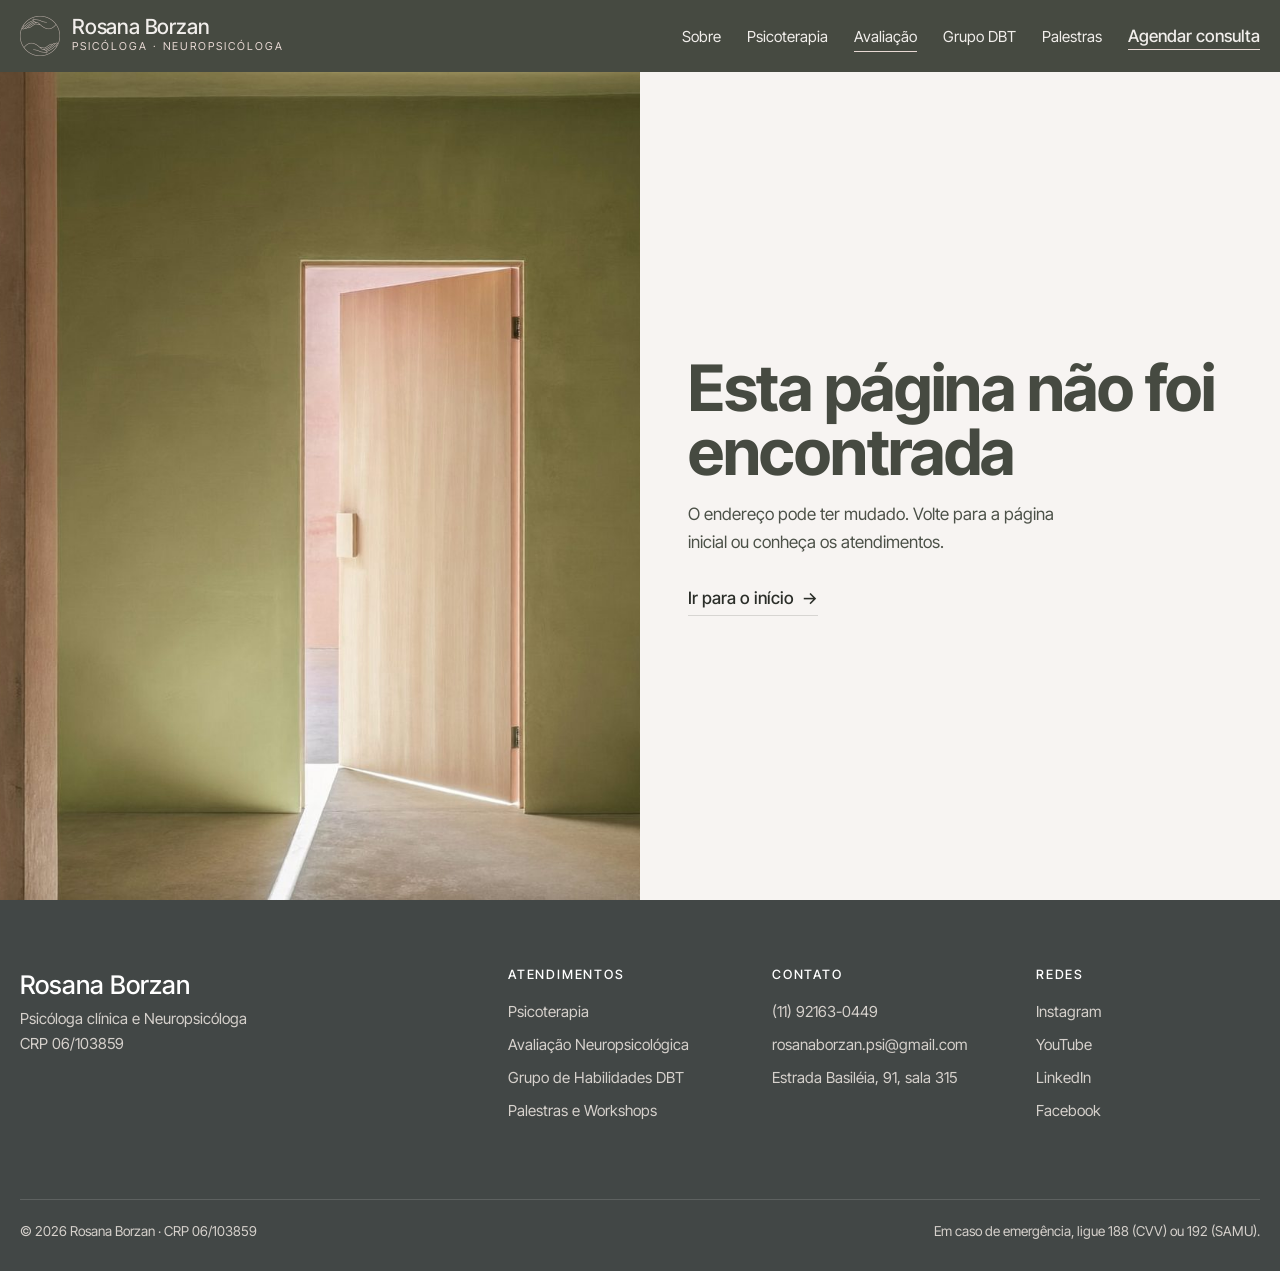
==== avaliacao-neuropsicologica/index.html @ e44eaead "Versão alternativa com vídeo no hero (exportação estática) Co-Authored-By: Claude Opus 5.5 <noreply@" ====
<!DOCTYPE html><html lang="pt-BR"><head><meta charSet="utf-8"/><meta name="viewport" content="width=device-width, initial-scale=1"/><link rel="preload" as="image" href="/assets/simbolo.png"/><link rel="preload" as="image" href="/assets/cap-avaliacao.jpg" fetchPriority="high"/><link rel="preload" as="image" href="/assets/icone-agenda-oliva.png"/><link rel="preload" as="image" href="/assets/icone-conversa-claro.png"/><link rel="preload" as="image" href="/assets/icone-email-claro.png"/><link rel="preload" as="image" href="/assets/icone-local-claro.png"/><link rel="stylesheet" href="/assets/styles-CxvNg8mh.css" data-precedence="default"/><link rel="stylesheet" href="https://api.fontshare.com/v2/css?f[]=cabinet-grotesk@500,700&amp;display=swap" data-precedence="default"/><link rel="stylesheet" href="https://fonts.googleapis.com/css2?family=Inter+Tight:wght@400;500&amp;display=swap" data-precedence="default"/><title>Avaliação Neuropsicológica em Cotia | Rosana Borzan</title><meta name="robots" content="noindex, nofollow"/><meta name="theme-color" content="#464A41"/><meta property="og:type" content="website"/><meta property="og:locale" content="pt_BR"/><meta name="twitter:card" content="summary_large_image"/><meta property="og:image:width" content="1200"/><meta property="og:image:height" content="630"/><meta name="twitter:image" content="https://rosana3.borzanti.com/assets/og-image.jpg"/><meta name="description" content="Avaliação neuropsicológica na Granja Viana, Cotia/SP: atenção, memória, linguagem e funções executivas. Apoio ao diagnóstico de TDAH, dislexia e outras condições."/><meta property="og:title" content="Avaliação Neuropsicológica em Cotia | Rosana Borzan"/><meta property="og:description" content="Avaliação neuropsicológica na Granja Viana, Cotia/SP: atenção, memória, linguagem e funções executivas. Apoio ao diagnóstico de TDAH, dislexia e outras condições."/><meta property="og:url" content="https://www.rosanaborzan.com.br/avaliacao-neuropsicologica"/><meta property="og:image" content="https://rosana3.borzanti.com/assets/og-image.jpg"/><link rel="modulepreload" href="/assets/index-PW4qJsqJ.js"/><link rel="modulepreload" href="/assets/avaliacao-neuropsicologica-D-lTRHDN.js"/><link rel="modulepreload" href="/assets/page-DZC5cZZF.js"/><link rel="canonical" href="https://www.rosanaborzan.com.br"/><link rel="icon" href="/favicon.ico" sizes="any"/><link rel="icon" type="image/png" sizes="32x32" href="/favicon-32.png"/><link rel="icon" type="image/png" sizes="16x16" href="/favicon-16.png"/><link rel="apple-touch-icon" href="/apple-touch-icon.png"/><link rel="manifest" href="/site.webmanifest"/><link rel="preconnect" href="https://fonts.googleapis.com"/><link rel="preconnect" href="https://fonts.gstatic.com" crossorigin="anonymous"/><link rel="canonical" href="https://www.rosanaborzan.com.br/avaliacao-neuropsicologica"/><script type="application/ld+json">{"@context":"https://schema.org","@graph":[{"@type":"Person","@id":"https://www.rosanaborzan.com.br/#rosana","name":"Rosana Borzan","jobTitle":"Psicóloga clínica e Neuropsicóloga","identifier":"CRP 06/103859","url":"https://www.rosanaborzan.com.br","image":"https://rosana3.borzanti.com/assets/rosana-retrato.jpg","knowsAbout":["Terapia do Esquema","Terapia Comportamental Dialética (DBT)","Terapia Cognitivo-Comportamental (TCC)","Avaliação Neuropsicológica","Prática Baseada em Evidências","Terapia de Casal"]},{"@type":"MedicalBusiness","name":"Rosana Borzan, Psicóloga e Neuropsicóloga","url":"https://www.rosanaborzan.com.br","telephone":"+5511921630449","email":"rosanaborzan.psi@gmail.com","founder":{"@id":"https://www.rosanaborzan.com.br/#rosana"},"address":{"@type":"PostalAddress","streetAddress":"Estrada Basiléia, 91, sala 315 (Vianna Espaços Modulares)","addressLocality":"Cotia","addressRegion":"SP","addressCountry":"BR"},"areaServed":["Granja Viana","Cotia","São Paulo","Brasil (online)"]}]}</script></head><body class="rb"><!--$--><header class="nav"><a class="skip" href="#conteudo">Pular para o conteúdo</a><div class="wrap"><a aria-label="Rosana Borzan, página inicial" href="/" class="brand"><img src="/assets/simbolo.png" alt="" width="40" height="40"/><span><b>Rosana Borzan</b><small>Psicóloga · Neuropsicóloga</small></span></a><button class="menu-btn" aria-expanded="false" aria-controls="menu">Menu</button><ul id="menu" data-open="false"><li><a href="/sobre" class="nav-link">Sobre</a></li><li><a href="/psicoterapia" class="nav-link">Psicoterapia</a></li><li><a class="nav-link active" href="/avaliacao-neuropsicologica" data-status="active" aria-current="page">Avaliação</a></li><li><a href="/grupo-dbt" class="nav-link">Grupo DBT</a></li><li><a href="/palestras" class="nav-link">Palestras</a></li><li><a class="nav-cta" href="https://wa.me/5511921630449?text=Ol%C3%A1%2C%20Dra.%20Rosana!%20Gostaria%20de%20agendar%20uma%20consulta." target="_blank" rel="noopener">Agendar consulta</a></li></ul></div></header><main id="conteudo"><section class="page-hero"><img src="/assets/cap-avaliacao.jpg" alt="Mesa com caderno aberto, lápis e cartões sob luz de janela" width="2048" height="1152" fetchPriority="high"/><div class="wrap"><nav class="crumb" aria-label="Você está em"><a href="/">Início</a> / <!-- -->Avaliação Neuropsicológica</nav><h1 class="rise">Avaliação Neuropsicológica</h1><p class="rise rise-2">Uma investigação cuidadosa do funcionamento cognitivo e comportamental, para esclarecer dúvidas diagnósticas e orientar o tratamento.</p></div></section><section class="page-body"><div class="wrap"><div class="prose"><h2>O que é</h2><p>A avaliação investiga atenção, memória, linguagem, funções executivas e habilidades visuoespaciais. Por meio de entrevistas, testes e escalas padronizadas, identifica dificuldades e pontos fortes de cada pessoa.</p><p>O resultado ajuda a esclarecer diagnósticos, como TDAH e dislexia, e traz recomendações práticas para o tratamento, a escola, o trabalho e a família.</p><h2>Quando é indicada</h2><ul class="ruled"><li><b>Suspeita de TDAH</b> em crianças, adolescentes ou adultos.</li><li><b>Dificuldades de aprendizagem</b>, como dislexia, ou queda no rendimento escolar.</li><li><b>Queixas de memória</b>, esquecimentos frequentes ou suspeita de declínio cognitivo.</li><li><b>Concentração, organização ou planejamento</b> que atrapalham o dia a dia.</li><li><b>Alterações após AVC ou traumatismo</b>, ou outras condições neurológicas.</li><li><b>Diagnóstico diferencial</b> solicitado por psiquiatra, neurologista ou pediatra.</li></ul><h2>Etapas</h2><div class="steps-row"><div><strong>01</strong><b>Entrevista inicial</b><p>Anamnese sobre a história, as queixas e os objetivos.</p></div><div><strong>02</strong><b>Testes e escalas</b><p>Instrumentos padronizados e aprovados para psicólogos.</p></div><div><strong>03</strong><b>Análise integrada</b><p>Resultados cruzados com a história clínica.</p></div><div><strong>04</strong><b>Devolutiva</b><p>Explicação dos resultados e documento com recomendações.</p></div></div></div><aside class="aside"><img class="icon" src="/assets/icone-agenda-oliva.png" alt="" width="24" height="24" aria-hidden="true"/><h3>Agende sua avaliação</h3><p>Tire dúvidas sobre o processo, os prazos e os documentos necessários.</p><a class="split-cta" href="https://wa.me/5511921630449?text=Ol%C3%A1%2C%20Dra.%20Rosana!%20Gostaria%20de%20informa%C3%A7%C3%B5es%20sobre%20a%20avalia%C3%A7%C3%A3o%20neuropsicol%C3%B3gica." target="_blank" rel="noopener"><span class="over">Falar com a Dra.</span><span class="under" aria-hidden="true"><svg viewBox="0 0 24 24" fill="currentColor" aria-hidden="true"><path d="M12 2a10 10 0 0 0-8.6 15.1L2 22l5-1.3A10 10 0 1 0 12 2Zm0 18.2c-1.5 0-3-.4-4.3-1.2l-.3-.2-3 .8.8-2.9-.2-.3A8.2 8.2 0 1 1 12 20.2Zm4.5-6.1c-.2-.1-1.5-.7-1.7-.8-.2-.1-.4-.1-.6.1l-.8 1c-.1.2-.3.2-.5.1a6.7 6.7 0 0 1-3.3-2.9c-.3-.4.3-.4.7-1.3.1-.2 0-.3 0-.4l-.8-1.8c-.2-.5-.4-.4-.6-.4h-.5a1 1 0 0 0-.7.3c-.2.3-.9.9-.9 2.2s.9 2.5 1 2.7c.1.2 1.8 2.8 4.4 3.9 1.6.7 2.3.8 3.1.6.5-.1 1.5-.6 1.7-1.2.2-.6.2-1.1.2-1.2-.1-.1-.3-.2-.5-.3Z"></path></svg> WhatsApp</span></a><small>Rosana Borzan · <!-- -->CRP 06/103859</small></aside></div></section><section class="contact" id="contato" aria-labelledby="contato-titulo"><div class="wrap"><div><span class="eyebrow">Contato</span><h2 id="contato-titulo">Será um prazer te acolher</h2><p class="contact-lead">Envie uma mensagem para tirar dúvidas ou agendar sua consulta. O retorno é feito pessoalmente.</p><ul class="contact-list"><li><img class="icon" src="/assets/icone-conversa-claro.png" alt="" width="24" height="24" aria-hidden="true"/><b>WhatsApp</b><a href="https://wa.me/5511921630449?text=Ol%C3%A1%2C%20Dra.%20Rosana!%20Gostaria%20de%20agendar%20uma%20consulta." target="_blank" rel="noopener">(11) 92163-0449</a></li><li><img class="icon" src="/assets/icone-email-claro.png" alt="" width="24" height="24" aria-hidden="true"/><b>E-mail</b><a href="mailto:rosanaborzan.psi@gmail.com">rosanaborzan.psi@gmail.com</a></li><li><img class="icon" src="/assets/icone-local-claro.png" alt="" width="24" height="24" aria-hidden="true"/><b>Consultório</b><span>Estrada Basiléia, 91, sala 315<!-- -->, <!-- -->Granja Viana, Cotia/SP</span></li></ul></div><form class="form" noValidate=""><h3>Fale comigo pelo WhatsApp</h3><p class="hint">Preencha e sua mensagem abre pronta no WhatsApp. Nenhum dado fica guardado no site.</p><div class="field"><label for="nome">Seu nome</label><input id="nome" autoComplete="name" name="nome"/></div><div class="field"><label for="assunto">Assunto</label><select id="assunto" name="assunto"><option>Psicoterapia individual</option><option selected="">Avaliação Neuropsicológica</option><option>Grupo de Habilidades DBT</option><option>Palestras e Workshops</option><option>Outro assunto</option></select></div><div class="field"><label for="modalidade">Preferência</label><select id="modalidade" name="modalidade"><option value="" selected="">Sem preferência</option><option>Presencial</option><option>Online</option></select></div><div class="field"><label for="mensagem">Mensagem (opcional)</label><textarea id="mensagem" name="mensagem"></textarea></div><button class="band-cta" type="submit"><span>Enviar pelo WhatsApp</span><span aria-hidden="true">→</span></button></form></div></section></main><footer class="footer"><div class="wrap"><div><p style="font-family:var(--display);font-size:1.6rem;color:#fff;font-weight:500">Rosana Borzan</p><p>Psicóloga clínica e Neuropsicóloga</p><p>CRP 06/103859</p></div><div><h4>Atendimentos</h4><ul><li><a href="/psicoterapia">Psicoterapia</a></li><li><a class="active" href="/avaliacao-neuropsicologica" data-status="active" aria-current="page">Avaliação Neuropsicológica</a></li><li><a href="/grupo-dbt">Grupo de Habilidades DBT</a></li><li><a href="/palestras">Palestras e Workshops</a></li></ul></div><div><h4>Contato</h4><ul><li><a href="https://wa.me/5511921630449?text=Ol%C3%A1%2C%20Dra.%20Rosana!%20Gostaria%20de%20agendar%20uma%20consulta." target="_blank" rel="noopener">(11) 92163-0449</a></li><li><a href="mailto:rosanaborzan.psi@gmail.com">rosanaborzan.psi@gmail.com</a></li><li><a href="https://www.google.com/maps/search/?api=1&amp;query=Estrada+Basil%C3%A9ia+91+Granja+Viana+Cotia+SP" target="_blank" rel="noopener">Estrada Basiléia, 91, sala 315</a></li></ul></div><div><h4>Redes</h4><ul><li><a href="https://instagram.com/rosanaborzan.psi" target="_blank" rel="noopener">Instagram</a></li><li><a href="https://www.youtube.com/@rosanaborzan-psi" target="_blank" rel="noopener">YouTube</a></li><li><a href="https://www.linkedin.com/in/rosana-borzan-b3a8b321/" target="_blank" rel="noopener">LinkedIn</a></li><li><a href="https://www.facebook.com/rosanaborzan.psi" target="_blank" rel="noopener">Facebook</a></li></ul></div><div class="footer-bottom"><span>© 2026 Rosana Borzan · <!-- -->CRP 06/103859</span><span>Em caso de emergência, ligue 188 (CVV) ou 192 (SAMU).</span></div></div></footer><a class="wa-fab" href="https://wa.me/5511921630449?text=Ol%C3%A1%2C%20Dra.%20Rosana!%20Gostaria%20de%20agendar%20uma%20consulta." target="_blank" rel="noopener" aria-label="Conversar pelo WhatsApp"><svg viewBox="0 0 24 24" fill="currentColor" aria-hidden="true"><path d="M12 2a10 10 0 0 0-8.6 15.1L2 22l5-1.3A10 10 0 1 0 12 2Zm0 18.2c-1.5 0-3-.4-4.3-1.2l-.3-.2-3 .8.8-2.9-.2-.3A8.2 8.2 0 1 1 12 20.2Zm4.5-6.1c-.2-.1-1.5-.7-1.7-.8-.2-.1-.4-.1-.6.1l-.8 1c-.1.2-.3.2-.5.1a6.7 6.7 0 0 1-3.3-2.9c-.3-.4.3-.4.7-1.3.1-.2 0-.3 0-.4l-.8-1.8c-.2-.5-.4-.4-.6-.4h-.5a1 1 0 0 0-.7.3c-.2.3-.9.9-.9 2.2s.9 2.5 1 2.7c.1.2 1.8 2.8 4.4 3.9 1.6.7 2.3.8 3.1.6.5-.1 1.5-.6 1.7-1.2.2-.6.2-1.1.2-1.2-.1-.1-.3-.2-.5-.3Z"></path></svg></a><script>(function(a,f){let l;try{l=JSON.parse(sessionStorage.getItem(a)||"{}")}catch{return}const n=l?.[f||history.state?.__TSR_key];let c=!1;for(const t in n){const e=n[t],o=e?.scrollX,s=e?.scrollY;if(Number.isFinite(o)&&Number.isFinite(s)){if(t==="window")scrollTo(o,s),c=!0;else if(t)try{const r=document.querySelector(t);r&&(r.scrollLeft=o,r.scrollTop=s)}catch{}}}if(c)return;const i=location.hash.slice(1);if(i){const t=history.state?.__hashScrollIntoViewOptions??!0;if(t){const e=document.getElementById(i);e&&e.scrollIntoView(t)}return}scrollTo(0,0)})("tsr-scroll-restoration-v1_3");document.currentScript.remove()</script><!--/$--><script class="$tsr" id="$tsr-stream-barrier">(self.$R=self.$R||{})["tsr"]=[];self.$_TSR={h(){this.hydrated=!0,this.c()},e(){this.streamEnded=!0,this.c()},c(){this.hydrated&&this.streamEnded&&(delete self.$_TSR,delete self.$R.tsr)},p(e){this.initialized?e():this.buffer.push(e)},buffer:[]};$_TSR.router=($R=>$R[0]={manifest:$R[1]={routes:$R[2]={__root__:$R[3]={preloads:$R[4]=["/assets/index-PW4qJsqJ.js"],scripts:$R[5]=[$R[6]={attrs:$R[7]={type:"module",async:!0,src:"/assets/index-PW4qJsqJ.js"}}]},"/avaliacao-neuropsicologica":$R[8]={preloads:$R[9]=["/assets/avaliacao-neuropsicologica-D-lTRHDN.js","/assets/page-DZC5cZZF.js"]}}},matches:$R[10]=[$R[11]={i:"__root__ ",u:1792011118987,s:"success",ssr:!0},$R[12]={i:" avaliacao-neuropsicologica avaliacao-neuropsicologica",u:1792011118989,s:"success",ssr:!0}],lastMatchId:" avaliacao-neuropsicologica avaliacao-neuropsicologica"})($R["tsr"]);$_TSR.e();document.currentScript.remove()</script><script type="module" async="" src="/assets/index-PW4qJsqJ.js"></script></body></html>
---- assets/styles-CxvNg8mh.css ----
@layer properties{@supports (((-webkit-hyphens:none)) and (not (margin-trim:inline))) or ((-moz-orient:inline) and (not (color:rgb(from red r g b)))){*,:before,:after,::backdrop{--tw-shadow:0 0 #0000;--tw-shadow-color:initial;--tw-shadow-alpha:100%;--tw-inset-shadow:0 0 #0000;--tw-inset-shadow-color:initial;--tw-inset-shadow-alpha:100%;--tw-ring-color:initial;--tw-ring-shadow:0 0 #0000;--tw-inset-ring-color:initial;--tw-inset-ring-shadow:0 0 #0000;--tw-ring-inset:initial;--tw-ring-offset-width:0px;--tw-ring-offset-color:#fff;--tw-ring-offset-shadow:0 0 #0000;--tw-translate-x:0;--tw-translate-y:0;--tw-translate-z:0;--tw-rotate-x:initial;--tw-rotate-y:initial;--tw-rotate-z:initial;--tw-skew-x:initial;--tw-skew-y:initial;--tw-space-y-reverse:0;--tw-space-x-reverse:0;--tw-border-style:solid;--tw-gradient-position:initial;--tw-gradient-from:#0000;--tw-gradient-via:#0000;--tw-gradient-to:#0000;--tw-gradient-stops:initial;--tw-gradient-via-stops:initial;--tw-gradient-from-position:0%;--tw-gradient-via-position:50%;--tw-gradient-to-position:100%;--tw-leading:initial;--tw-font-weight:initial;--tw-tracking:initial;--tw-ordinal:initial;--tw-slashed-zero:initial;--tw-numeric-figure:initial;--tw-numeric-spacing:initial;--tw-numeric-fraction:initial;--tw-outline-style:solid;--tw-blur:initial;--tw-brightness:initial;--tw-contrast:initial;--tw-grayscale:initial;--tw-hue-rotate:initial;--tw-invert:initial;--tw-opacity:initial;--tw-saturate:initial;--tw-sepia:initial;--tw-drop-shadow:initial;--tw-drop-shadow-color:initial;--tw-drop-shadow-alpha:100%;--tw-drop-shadow-size:initial;--tw-backdrop-blur:initial;--tw-backdrop-brightness:initial;--tw-backdrop-contrast:initial;--tw-backdrop-grayscale:initial;--tw-backdrop-hue-rotate:initial;--tw-backdrop-invert:initial;--tw-backdrop-opacity:initial;--tw-backdrop-saturate:initial;--tw-backdrop-sepia:initial;--tw-duration:initial;--tw-ease:initial;--tw-content:"";--tw-scale-x:1;--tw-scale-y:1;--tw-scale-z:1;--tw-animation-delay:0s;--tw-animation-direction:normal;--tw-animation-duration:initial;--tw-animation-fill-mode:none;--tw-animation-iteration-count:1;--tw-enter-blur:0;--tw-enter-opacity:1;--tw-enter-rotate:0;--tw-enter-scale:1;--tw-enter-translate-x:0;--tw-enter-translate-y:0;--tw-exit-blur:0;--tw-exit-opacity:1;--tw-exit-rotate:0;--tw-exit-scale:1;--tw-exit-translate-x:0;--tw-exit-translate-y:0}}}@layer reset;@layer theme{:root,:host{--font-sans:ui-sans-serif, system-ui, sans-serif, "Apple Color Emoji", "Segoe UI Emoji", "Segoe UI Symbol", "Noto Color Emoji";--font-mono:ui-monospace, SFMono-Regular, Menlo, Monaco, Consolas, "Liberation Mono", "Courier New", monospace;--color-black:#000;--color-white:#fff;--spacing:.25rem;--container-sm:24rem;--container-md:28rem;--container-lg:32rem;--container-7xl:80rem;--text-xs:.75rem;--text-xs--line-height:calc(1 / .75);--text-sm:.875rem;--text-sm--line-height:calc(1.25 / .875);--text-base:1rem;--text-base--line-height: 1.5 ;--text-lg:1.125rem;--text-lg--line-height:calc(1.75 / 1.125);--text-2xl:1.5rem;--text-2xl--line-height:calc(2 / 1.5);--font-weight-normal:400;--font-weight-medium:500;--font-weight-semibold:600;--font-weight-bold:700;--tracking-tight:-.025em;--tracking-widest:.1em;--leading-relaxed:1.625;--ease-out:cubic-bezier(0, 0, .2, 1);--ease-in-out:cubic-bezier(.4, 0, .2, 1);--animate-pulse:pulse 2s cubic-bezier(.4, 0, .6, 1) infinite;--blur-sm:8px;--blur-md:12px;--blur-3xl:64px;--aspect-video:16 / 9;--default-transition-duration:.15s;--default-transition-timing-function:cubic-bezier(.4, 0, .2, 1);--default-font-family:var(--font-sans);--default-mono-font-family:var(--font-mono);--border-width-q-hairline:var(--hf-border-width-hairline);--border-width-q-thin:var(--hf-border-width-thin);--border-width-q-medium:var(--hf-border-width-medium);--border-width-q-thick:var(--hf-border-width-thick);--radius-q-0:var(--hf-radius-0);--radius-q-100:var(--hf-radius-100);--radius-q-150:var(--hf-radius-150);--radius-q-200:var(--hf-radius-200);--radius-q-250:var(--hf-radius-250);--radius-q-300:var(--hf-radius-300);--radius-q-400:var(--hf-radius-400);--radius-q-500:var(--hf-radius-500);--radius-q-600:var(--hf-radius-600);--radius-q-full:var(--hf-radius-full);--spacing-q-100:var(--hf-space-100);--spacing-q-150:var(--hf-space-150);--spacing-q-200:var(--hf-space-200);--spacing-q-500:var(--hf-space-500);--spacing-q-600:var(--hf-space-600);--spacing-q-800:var(--hf-space-800);--spacing-q-1000:var(--hf-space-1000);--spacing-q-1200:var(--hf-space-1200);--spacing-q-1400:var(--hf-space-1400);--z-index-q-modal:var(--hf-z-index-modal);--size-q-icon-xs:var(--hf-icon-xs);--opacity-q-disabled:var(--hf-opacity-disabled);--color-border:var(--hf-color-border-default)}}@layer base{*,:after,:before,::backdrop{box-sizing:border-box;border:0 solid;margin:0;padding:0}::file-selector-button{box-sizing:border-box;border:0 solid;margin:0;padding:0}html,:host{-webkit-text-size-adjust:100%;tab-size:4;line-height:1.5;font-family:var(--default-font-family,ui-sans-serif, system-ui, sans-serif, "Apple Color Emoji", "Segoe UI Emoji", "Segoe UI Symbol", "Noto Color Emoji");font-feature-settings:var(--default-font-feature-settings,normal);font-variation-settings:var(--default-font-variation-settings,normal);-webkit-tap-highlight-color:transparent}hr{height:0;color:inherit;border-top-width:1px}abbr:where([title]){-webkit-text-decoration:underline dotted;text-decoration:underline dotted}h1,h2,h3,h4,h5,h6{font-size:inherit;font-weight:inherit}a{color:inherit;-webkit-text-decoration:inherit;text-decoration:inherit}b,strong{font-weight:bolder}code,kbd,samp,pre{font-family:var(--default-mono-font-family,ui-monospace, SFMono-Regular, Menlo, Monaco, Consolas, "Liberation Mono", "Courier New", monospace);font-feature-settings:var(--default-mono-font-feature-settings,normal);font-variation-settings:var(--default-mono-font-variation-settings,normal);font-size:1em}small{font-size:80%}sub,sup{vertical-align:baseline;font-size:75%;line-height:0;position:relative}sub{bottom:-.25em}sup{top:-.5em}table{text-indent:0;border-color:inherit;border-collapse:collapse}:-moz-focusring{outline:auto}progress{vertical-align:baseline}summary{display:list-item}ol,ul,menu{list-style:none}img,svg,video,canvas,audio,iframe,embed,object{vertical-align:middle;display:block}img,video{max-width:100%;height:auto}button,input,select,optgroup,textarea{font:inherit;font-feature-settings:inherit;font-variation-settings:inherit;letter-spacing:inherit;color:inherit;opacity:1;background-color:#0000;border-radius:0}::file-selector-button{font:inherit;font-feature-settings:inherit;font-variation-settings:inherit;letter-spacing:inherit;color:inherit;opacity:1;background-color:#0000;border-radius:0}:where(select:is([multiple],[size])) optgroup{font-weight:bolder}:where(select:is([multiple],[size])) optgroup option{padding-inline-start:20px}::file-selector-button{margin-inline-end:4px}::placeholder{opacity:1}@supports (not ((-webkit-appearance:-apple-pay-button))) or (contain-intrinsic-size:1px){::placeholder{color:currentColor}@supports (color:color-mix(in lab,red,red)){::placeholder{color:color-mix(in oklab,currentcolor 50%,transparent)}}}textarea{resize:vertical}::-webkit-search-decoration{-webkit-appearance:none}::-webkit-date-and-time-value{min-height:1lh;text-align:inherit}::-webkit-datetime-edit{display:inline-flex}::-webkit-datetime-edit-fields-wrapper{padding:0}::-webkit-datetime-edit{padding-block:0}::-webkit-datetime-edit-year-field{padding-block:0}::-webkit-datetime-edit-month-field{padding-block:0}::-webkit-datetime-edit-day-field{padding-block:0}::-webkit-datetime-edit-hour-field{padding-block:0}::-webkit-datetime-edit-minute-field{padding-block:0}::-webkit-datetime-edit-second-field{padding-block:0}::-webkit-datetime-edit-millisecond-field{padding-block:0}::-webkit-datetime-edit-meridiem-field{padding-block:0}::-webkit-calendar-picker-indicator{line-height:1}:-moz-ui-invalid{box-shadow:none}button,input:where([type=button],[type=reset],[type=submit]){appearance:button}::file-selector-button{appearance:button}::-webkit-inner-spin-button{height:auto}::-webkit-outer-spin-button{height:auto}[hidden]:where(:not([hidden=until-found])){display:none!important}html{background-color:var(--hf-color-background-primary);color:var(--hf-color-text-primary);color-scheme:dark}body{background-color:var(--hf-color-background-primary);min-height:100vh;color:var(--hf-color-text-primary);font-family:var(--hf-type-family-secondary)}*{border-color:var(--hf-color-border-default)}}@layer components;@layer utilities{.q-dot-glow{position:relative}.q-dot-glow:before{content:"";inset:var(--hf-space-0);z-index:-1;border-radius:var(--hf-radius-full);filter:blur(var(--hf-space-050));pointer-events:none;will-change:transform,opacity;background-color:currentColor;animation:2.4s ease-in-out infinite q-dot-glow;position:absolute}.q-dot-pulse{position:relative}.q-dot-pulse:before,.q-dot-pulse:after{content:"";inset:var(--hf-space-0);z-index:-1;border-radius:var(--hf-radius-full);pointer-events:none;will-change:transform,opacity;animation:q-dot-pulse 2s var(--hf-ease-out) infinite;background-color:currentColor;position:absolute}.q-dot-pulse:after{animation-delay:var(--hf-duration-1000)}.q-vault-viewport{inset:var(--hf-space-0);z-index:var(--hf-z-index-modal);pointer-events:none;position:fixed}.q-vault-viewport>*{pointer-events:auto}.q-generation-card-generating{inset:var(--hf-space-0);border-radius:inherit;pointer-events:none;position:absolute;overflow:hidden}.q-icon-tile-gradient{border:var(--hf-border-width-thin) solid #c5c5c53d;color:#fff;box-shadow:0 4px 2px #00000014,inset 0 2px 4px #ffffff3d}.q-icon-tile-gradient:before,.q-icon-tile-gradient:after{content:"";pointer-events:none;position:absolute;inset:0}.q-icon-tile-gradient:before{mix-blend-mode:overlay;background-image:linear-gradient(#fff3,#0000)}.q-icon-tile-gradient:after{mix-blend-mode:hard-light;background-image:linear-gradient(#ffffff52,#0000)}.q-prompt-box-upload-filled:after{content:"";background-image:linear-gradient(to top,var(--hf-color-transparent-dark-60),transparent 60%);pointer-events:none;position:absolute;inset:0}.q-glass{--q-glass-blur:var(--hf-space-1000);--q-glass-saturate:1.6;--q-glass-radius:var(--hf-radius-600);--q-glass-sheen-height:50%;--q-glass-sheen-color:var(--hf-color-transparent-light-15);box-sizing:border-box;min-width:var(--hf-space-0);isolation:isolate;border-radius:var(--q-glass-radius);background-color:var(--hf-color-background-glass);color:var(--hf-color-text-primary);-webkit-backdrop-filter:blur(var(--q-glass-blur)) saturate(var(--q-glass-saturate));backdrop-filter:blur(var(--q-glass-blur)) saturate(var(--q-glass-saturate));box-shadow:inset var(--hf-border-width-thin) var(--hf-border-width-thin) var(--hf-space-0) var(--hf-color-transparent-light-20),inset calc(-1 * var(--hf-border-width-thin)) calc(-1 * var(--hf-border-width-thin)) var(--hf-space-0) var(--hf-color-transparent-dark-15);transition-property:box-shadow,transform,background-color;transition-duration:var(--hf-duration-normal);transition-timing-function:var(--hf-ease-out);flex-direction:column;display:flex;position:relative;overflow:clip}.q-glass:before{content:"";inset-block-start:var(--hf-space-0);inset-inline:var(--hf-space-0);height:var(--q-glass-sheen-height);pointer-events:none;z-index:-1;background-image:linear-gradient(to bottom,var(--q-glass-sheen-color),transparent);position:absolute}.q-sonner-viewport{z-index:var(--hf-z-index-toast);width:min(var(--q-sonner-width),calc(100vw - var(--hf-space-800)));pointer-events:none;position:fixed}.q-sonner-viewport>*{pointer-events:auto}.q-sonner-viewport[data-position$=-right]{right:var(--hf-space-400)}.q-sonner-viewport[data-position$=-left]{left:var(--hf-space-400)}.q-sonner-viewport[data-position$=-center]{left:50%;transform:translate(-50%)}.q-sonner-viewport[data-position^=top]{top:var(--hf-space-400)}.q-sonner-viewport[data-position^=bottom]{bottom:var(--hf-space-400)}.q-tabs-indicator{box-sizing:border-box;bottom:auto;left:var(--active-tab-left);pointer-events:none;top:var(--active-tab-top);transition-duration:var(--q-tabs-transition-duration);transition-property:background,background-color,border-color,border-radius,box-shadow,height,left,top,width;transition-timing-function:var(--q-tabs-transition-ease);will-change:height,left,top,width;z-index:0;position:absolute}.q-vault{z-index:var(--hf-z-index-modal);background-color:var(--hf-color-background-glass);-webkit-backdrop-filter:blur(var(--hf-space-1000));backdrop-filter:blur(var(--hf-space-1000));border:var(--hf-border-width-thin) solid var(--hf-color-border-subtle);color:var(--hf-color-text-primary);box-shadow:inset 0 var(--hf-space-050) 3px var(--hf-color-transparent-light-05),0 var(--hf-space-100) var(--hf-space-600) calc(-1 * var(--hf-space-200)) var(--hf-color-transparent-dark-15);transition:transform calc(var(--hf-duration-400) * var(--drawer-swipe-strength,1)) var(--hf-ease-emphasized);flex-direction:column;display:flex;position:fixed}.q-vault[data-swiping]{transition:none}.q-vault:after{content:"";background-color:var(--hf-color-background-glass);-webkit-backdrop-filter:blur(var(--hf-space-1000));backdrop-filter:blur(var(--hf-space-1000));pointer-events:none;position:absolute}.q-prompt-box-generate{justify-content:center;align-self:stretch;align-items:center;gap:var(--hf-space-150);width:var(--q-prompt-box-generate-width);padding:var(--hf-space-500) var(--hf-space-500) var(--hf-space-600);border-radius:var(--hf-radius-300);color:var(--hf-color-text-inverse);cursor:pointer;background-image:linear-gradient(191deg,#ffff1400 12.7%,#ffff14 75.8%),linear-gradient(90deg,#d1fe17 0% 100%);outline:none;flex-direction:column;flex-shrink:0;transition-property:filter,box-shadow;display:flex;position:relative;overflow:clip;box-shadow:inset 0 -3px #00000052,0 32px 24px #00000026,0 6px 4px #00000040}.q-prompt-box-generate:hover{filter:brightness(1.04)}.q-prompt-box-generate:focus-visible{box-shadow:0 0 0 var(--hf-border-width-thick) var(--hf-color-background-primary),0 0 0 var(--hf-space-100) var(--hf-color-border-focus)}.q-prompt-box-generate:disabled,.q-prompt-box-generate[data-disabled]{pointer-events:none;opacity:var(--hf-opacity-disabled)}.q-media-overlay{justify-content:center;align-items:center;gap:var(--hf-space-200);pointer-events:none;display:flex;position:absolute}.q-media-overlay>*{pointer-events:auto}.q-nav-positioner{z-index:var(--hf-z-index-popover)}.q-nav-positioner[data-anchor-hidden]{opacity:0;pointer-events:none}.q-media-card-action{align-items:center;gap:var(--hf-space-150);height:var(--hf-space-700);padding:var(--hf-space-150) var(--hf-space-250);border:var(--hf-border-width-thin) solid var(--hf-color-border-default);border-radius:var(--hf-radius-250);background-color:var(--hf-color-transparent-dark-30);-webkit-backdrop-filter:blur(var(--hf-space-300));backdrop-filter:blur(var(--hf-space-300));color:var(--hf-color-text-primary);box-shadow:var(--hf-shadow-sheen),0 var(--hf-space-050) var(--hf-space-100) 0 var(--hf-color-transparent-dark-12);cursor:pointer;white-space:nowrap;font-family:var(--hf-type-family-secondary);font-size:var(--hf-type-size-100);font-weight:var(--hf-type-weight-semi-bold);line-height:var(--hf-type-line-height-300);letter-spacing:var(--hf-type-letter-spacing-none);outline:none;transition-property:background-color,background-image,border-color,box-shadow;display:inline-flex}.q-media-card-action:focus-visible{box-shadow:0 0 0 var(--hf-border-width-thick) var(--hf-color-background-primary),0 0 0 var(--hf-space-100) var(--hf-color-border-focus)}.q-media-card-action:hover{background-image:linear-gradient(var(--hf-color-transparent-light-20),var(--hf-color-transparent-light-20))}.q-media-card-action:disabled{pointer-events:none;opacity:var(--hf-opacity-disabled)}.q-media-card-action svg{width:var(--hf-icon-sm);height:var(--hf-icon-sm);flex-shrink:0}.q-prompt-box-mode{justify-content:center;align-items:center;gap:var(--hf-space-100);width:100%;height:3.125rem;padding:var(--hf-space-150) var(--hf-space-300);border-radius:var(--hf-radius-400);color:var(--hf-color-text-secondary);cursor:pointer;background-color:#0000;outline:none;flex-direction:column;transition-property:background-color,background-image,color,box-shadow;display:flex}.q-prompt-box-mode:hover{background-image:linear-gradient(var(--hf-color-overlay-hover),var(--hf-color-overlay-hover))}.q-prompt-box-mode:focus-visible{box-shadow:0 0 0 var(--hf-border-width-thick) var(--hf-color-background-primary),0 0 0 var(--hf-space-100) var(--hf-color-border-focus)}.q-prompt-box-mode:disabled,.q-prompt-box-mode[data-disabled]{pointer-events:none;opacity:var(--hf-opacity-disabled)}.q-prompt-box-pill{justify-content:center;align-items:center;gap:var(--hf-space-100);height:1.75rem;padding-inline:var(--hf-space-200);border-radius:var(--hf-radius-200);background-color:var(--hf-color-transparent-light-05);color:var(--hf-color-text-primary);cursor:pointer;font-family:var(--hf-type-family-secondary);font-size:var(--hf-type-size-100);font-weight:var(--hf-type-weight-medium);line-height:var(--hf-type-line-height-300);letter-spacing:var(--hf-type-letter-spacing-none);outline:none;flex-shrink:0;transition-property:background-color,background-image,box-shadow;display:inline-flex}.q-prompt-box-pill:hover{background-image:linear-gradient(var(--hf-color-overlay-hover),var(--hf-color-overlay-hover))}.q-prompt-box-pill:focus-visible{box-shadow:0 0 0 var(--hf-border-width-thick) var(--hf-color-background-primary),0 0 0 var(--hf-space-100) var(--hf-color-border-focus)}.q-prompt-box-pill[data-popup-open]{background-image:linear-gradient(var(--hf-color-overlay-hover),var(--hf-color-overlay-hover))}.q-prompt-box-pill:disabled,.q-prompt-box-pill[data-disabled]{pointer-events:none;opacity:var(--hf-opacity-disabled)}.q-setting-trigger{align-items:center;gap:var(--hf-space-200);width:100%;min-width:var(--hf-space-0);padding:var(--hf-space-200) var(--hf-space-300);border:var(--hf-border-width-thin) solid var(--hf-color-border-subtle);border-radius:var(--hf-radius-300);background-color:var(--hf-color-overlay-dim-soft);text-align:start;cursor:pointer;outline:none;transition-property:background-color,background-image,border-color,box-shadow;display:flex}.q-setting-trigger:hover{background-image:linear-gradient(var(--hf-color-overlay-hover),var(--hf-color-overlay-hover))}.q-setting-trigger:focus-visible{box-shadow:0 0 0 var(--hf-border-width-thick) var(--hf-color-background-primary),0 0 0 var(--hf-space-100) var(--hf-color-border-focus)}.q-setting-trigger:disabled,.q-setting-trigger[data-disabled]{pointer-events:none;opacity:var(--hf-opacity-disabled)}.q-button{text-align:center;text-overflow:ellipsis;white-space:nowrap;-webkit-user-select:none;user-select:none;cursor:pointer;--tw-outline-style:none;max-width:100%;transition-property:color,background-color,background-image,border-color,box-shadow;transition-timing-function:var(--tw-ease,var(--default-transition-timing-function));transition-duration:var(--tw-duration,var(--default-transition-duration));outline-style:none;grid-auto-flow:column;place-content:center;align-items:center;display:inline-grid;overflow:hidden}.q-button:focus-visible{box-shadow:0 0 0 var(--hf-border-width-thick) var(--hf-color-background-primary),0 0 0 var(--hf-space-100) var(--hf-color-border-focus)}.q-button:disabled{pointer-events:none;opacity:.5}.q-toggle{cursor:pointer;border-radius:var(--radius-q-300);color:var(--hf-color-text-secondary);--tw-outline-style:none;-webkit-user-select:none;user-select:none;transition-property:color,background-color,border-color,outline-color,text-decoration-color,fill,stroke,--tw-gradient-from,--tw-gradient-via,--tw-gradient-to;transition-timing-function:var(--tw-ease,var(--default-transition-timing-function));transition-duration:var(--tw-duration,var(--default-transition-duration));background-color:#0000;outline-style:none;flex-shrink:0;justify-content:center;align-items:center;display:inline-flex}.q-toggle:hover{background-color:var(--hf-color-overlay-hover)}.q-toggle[data-pressed]{background-color:var(--q-tint)}@supports (color:color-mix(in lab,red,red)){.q-toggle[data-pressed]{background-color:color-mix(in oklch,var(--q-tint) 10%,transparent)}}.q-toggle[data-pressed]{color:var(--q-tint)}.q-toggle:focus-visible{--tw-ring-shadow:var(--tw-ring-inset,) 0 0 0 calc(2px + var(--tw-ring-offset-width)) var(--tw-ring-color,currentcolor);box-shadow:var(--tw-inset-shadow),var(--tw-inset-ring-shadow),var(--tw-ring-offset-shadow),var(--tw-ring-shadow),var(--tw-shadow);--tw-ring-color:var(--q-tint)}@supports (color:color-mix(in lab,red,red)){.q-toggle:focus-visible{--tw-ring-color:color-mix(in oklch, var(--q-tint) 40%, transparent)}}.q-toggle[data-disabled]{pointer-events:none;opacity:var(--opacity-q-disabled)}.q-nav-item{align-items:center;gap:var(--hf-space-100);padding:var(--hf-space-100) var(--hf-space-200);border-radius:var(--hf-radius-200);color:var(--hf-color-text-tertiary);font-family:var(--hf-type-family-secondary);font-size:var(--hf-type-size-200);font-weight:var(--hf-type-weight-medium);line-height:var(--hf-type-line-height-500);letter-spacing:var(--hf-type-letter-spacing-loose);white-space:nowrap;cursor:pointer;-webkit-user-select:none;user-select:none;transition:background-color var(--hf-duration-150) ease,color var(--hf-duration-150) ease;background-color:#0000;text-decoration:none;display:inline-flex}.q-nav-item:hover,.q-nav-item[data-popup-open]{background-color:var(--hf-color-overlay-hover);color:var(--hf-color-text-primary)}.q-nav-item[data-active],.q-nav-item[aria-current=page]{color:var(--hf-color-text-primary)}.q-nav-item[data-disabled]{color:var(--hf-color-text-disabled);pointer-events:none}.pointer-events-auto{pointer-events:auto}.pointer-events-none{pointer-events:none}.collapse{visibility:collapse}.invisible{visibility:hidden}.visible{visibility:visible}.q-sidebar-collaborator-avatar{z-index:2;border-radius:var(--hf-radius-full);width:1.125rem;height:1.125rem;flex:none;margin-inline-end:calc(-1 * var(--hf-space-050));display:inline-flex;position:relative;overflow:hidden}.q-sidebar-collaborator-avatar>img{object-fit:cover;width:122.22%;height:122.22%;position:absolute;inset:-11.11%}.q-modal-backdrop{inset:var(--hf-space-0);z-index:var(--hf-z-index-overlay);background-color:var(--hf-color-overlay-scrim);transition-property:opacity;transition-duration:var(--hf-duration-normal);transition-timing-function:var(--hf-ease-out);position:fixed}.q-modal-backdrop[data-starting-style],.q-modal-backdrop[data-ending-style]{opacity:0}.q-vault-backdrop{inset:var(--hf-space-0);z-index:var(--hf-z-index-overlay);background-color:var(--hf-color-overlay-scrim);opacity:calc(1 - var(--drawer-swipe-progress,0));transition:opacity var(--hf-duration-400) var(--hf-ease-emphasized);position:fixed}.q-vault-backdrop[data-starting-style],.q-vault-backdrop[data-ending-style]{opacity:0}.q-sidebar-project-thumb{width:var(--hf-space-600);height:var(--hf-space-600);border-radius:var(--hf-radius-200);color:var(--hf-color-icon-secondary);flex:none;justify-content:center;align-items:center;display:inline-flex;position:relative;overflow:visible}.q-sidebar-project-thumb>img,.q-sidebar-project-thumb>.q-sidebar-project-thumb-fallback{inset:var(--hf-space-0);border-radius:inherit;background-color:var(--hf-color-transparent-light-05);object-fit:cover;width:100%;height:100%;box-shadow:0 var(--hf-space-050) var(--hf-border-width-medium) calc(-1 * var(--hf-space-050)) var(--hf-color-shadow-sm),inset 0 var(--hf-space-050) var(--hf-space-150) var(--hf-space-0) var(--hf-color-transparent-light-15);-webkit-backdrop-filter:blur(var(--hf-space-300));backdrop-filter:blur(var(--hf-space-300));justify-content:center;align-items:center;display:inline-flex;position:absolute;overflow:hidden}.q-sidebar-project-thumb svg{width:var(--hf-space-600);height:var(--hf-space-600)}.q-media-fallback{justify-content:center;align-items:center;gap:var(--hf-space-200);padding:var(--hf-space-400);background-color:var(--hf-color-background-elevated-start);color:var(--hf-color-text-tertiary);text-align:center;flex-direction:column;display:flex;position:absolute;inset:0}.q-progress-center{inset:var(--hf-space-0);color:var(--hf-color-text-primary);font-family:var(--hf-type-family-secondary);font-size:var(--hf-type-size-100);font-weight:var(--hf-type-weight-medium);line-height:var(--hf-type-line-height-300);letter-spacing:var(--hf-type-letter-spacing-none);place-items:center;display:grid;position:absolute}.q-prompt-box-upload-media{object-fit:cover;width:100%;height:100%;position:absolute;inset:0}.q-command-detail-scroll{inset:var(--hf-space-0);overscroll-behavior:contain;padding:var(--hf-space-300);position:absolute;overflow-y:auto}.q-generation-card-glow{background-image:radial-gradient(120% 100% at 50% 0%,var(--hf-color-brand-primary) 0%,var(--hf-color-brand-primary) 38%,transparent 72%);height:45%;position:absolute;inset-block-start:0;inset-inline:0}@supports (color:color-mix(in lab,red,red)){.q-generation-card-glow{background-image:radial-gradient(120% 100% at 50% 0%,color-mix(in oklab,var(--hf-color-brand-primary) 60%,transparent) 0%,color-mix(in oklab,var(--hf-color-brand-primary) 22%,transparent) 38%,transparent 72%)}}.q-generation-card-glow{animation:q-generation-pulse var(--hf-duration-1400) ease-in-out infinite}.q-virtual-grid-track{inset-block-start:var(--hf-space-0);inset-inline:var(--hf-space-0);will-change:transform;width:100%;position:absolute}.q-progress-fill{inset-block:var(--hf-space-0);left:var(--hf-space-0);border-radius:var(--hf-radius-full);background-color:var(--q-tint);transition:width var(--hf-duration-350) var(--hf-ease-in-out-circ);will-change:width;position:absolute}.q-progress-segment-fill{inset-block:var(--hf-space-0);left:var(--hf-space-0);border-radius:var(--hf-radius-full);background-color:var(--q-tint);transition:width var(--hf-duration-350) var(--hf-ease-in-out-circ);position:absolute}.q-generation-card-status{align-items:center;gap:var(--hf-space-200);padding:var(--hf-space-150) var(--hf-space-400) var(--hf-space-150) var(--hf-space-250);border-radius:var(--hf-radius-full);background-color:var(--hf-color-overlay-hover);-webkit-backdrop-filter:blur(var(--hf-space-300));backdrop-filter:blur(var(--hf-space-300));display:inline-flex;position:absolute;inset-block-start:var(--hf-space-200);inset-inline-start:var(--hf-space-200)}.q-media-card-action-slot{display:inline-flex;position:absolute;inset-block-start:var(--hf-space-400);inset-inline-end:var(--hf-space-400)}.q-sidebar-pin{z-index:1;width:var(--hf-space-500);height:var(--hf-space-500);padding:var(--hf-space-0);border:var(--hf-border-width-none) solid transparent;border-radius:var(--hf-radius-150);color:var(--hf-color-icon-tertiary);cursor:pointer;opacity:0;transform:translateY(-50%) translate(var(--hf-space-100)) scale(.96);transition:opacity var(--hf-duration-150) ease,color var(--hf-duration-150) ease,background-color var(--hf-duration-150) ease,transform var(--hf-duration-150) ease;will-change:opacity,transform;inset-inline-end:var(--hf-space-150);background-color:#0000;justify-content:center;align-items:center;display:inline-flex;position:absolute;top:50%}.q-sidebar-pin:hover{color:var(--hf-color-icon-primary);background-color:var(--hf-color-overlay-hover)}.q-sidebar-pin:focus-visible{opacity:1;box-shadow:inset 0 0 0 var(--hf-border-width-thick) var(--hf-color-border-focus);outline:none}.q-sidebar-pin[data-pinned]{opacity:1;color:var(--hf-color-icon-primary);transform:translateY(-50%) translate(var(--hf-space-0)) scale(1)}.q-sidebar-pin>svg{width:calc(var(--hf-space-300) + var(--hf-space-050));height:calc(var(--hf-space-300) + var(--hf-space-050))}.q-sidebar-action{z-index:1;opacity:1;transition:opacity var(--hf-duration-150) ease,transform var(--hf-duration-150) ease;will-change:opacity,transform;inset-inline-end:var(--hf-space-150);justify-content:center;align-items:center;display:inline-flex;position:absolute;top:50%;transform:translateY(-50%)}.q-modal{z-index:var(--hf-z-index-modal);box-sizing:border-box;gap:var(--hf-space-200);width:min(var(--q-modal-width),calc(100vw - var(--hf-space-800)));max-height:calc(100dvh - var(--hf-space-1600));padding:var(--hf-space-200);background-color:var(--hf-color-background-glass);-webkit-backdrop-filter:blur(var(--hf-space-1000));backdrop-filter:blur(var(--hf-space-1000));border-radius:var(--hf-radius-600);transition-property:opacity,transform;transition-duration:var(--hf-duration-normal);transition-timing-function:var(--hf-ease-out);outline:none;flex-direction:column;display:flex;position:fixed;top:50%;left:50%;overflow:clip;transform:translate(-50%,-50%)}.q-modal[data-starting-style],.q-modal[data-ending-style]{opacity:0;transform:translate(-50%,-50%)scale(.96)}.q-modal[data-ending-style]{transition-duration:var(--hf-duration-150);transition-timing-function:var(--hf-ease-in)}.q-switch-thumb{background-color:var(--q-switch-thumb-bg);border:var(--hf-border-width-none) solid transparent;border-radius:var(--q-switch-thumb-radius);box-shadow:var(--q-switch-thumb-shadow-soft);box-sizing:border-box;height:var(--q-switch-thumb-size);left:var(--q-switch-padding);top:var(--q-switch-padding);transform-origin:0;transition-property:border-color,box-shadow,transform;transition-duration:var(--q-switch-duration-thumb);transition-timing-function:var(--q-switch-ease);width:var(--q-switch-thumb-size);will-change:transform;display:block;position:absolute}.q-avatar-status{position:absolute;top:85.355%;left:85.355%;transform:translate(-50%,-50%)}.q-progress-dot{top:var(--hf-space-0);width:var(--q-progress-dot);height:var(--q-progress-dot);border-radius:var(--hf-radius-full);background-color:var(--hf-color-background-tertiary);transition:background-color var(--hf-duration-slow) ease;position:absolute;transform:translate(-50%)}.q-sonner{--q-sonner-peek:var(--hf-space-250);--q-sonner-gap:.875rem;left:var(--hf-space-0);right:var(--hf-space-0);width:100%;z-index:calc(1000 - var(--toast-index));box-sizing:border-box;align-items:flex-start;gap:var(--hf-space-300);height:var(--toast-frontmost-height);padding:var(--hf-space-300) var(--hf-space-400);border-radius:var(--hf-radius-400);border:var(--hf-border-width-thin) solid var(--hf-color-border-subtle);background-color:var(--hf-color-background-glass);-webkit-backdrop-filter:blur(var(--hf-space-1000));backdrop-filter:blur(var(--hf-space-1000));color:var(--hf-color-text-primary);box-shadow:var(--hf-shadow-overlay);transition-property:transform,opacity,height;transition-duration:var(--hf-duration-400);transition-timing-function:var(--hf-ease-out-quart);display:flex;position:absolute;overflow:hidden}.q-tabs-list{box-sizing:border-box;isolation:isolate;align-items:center;max-width:100%;display:inline-flex;position:relative}.q-tabs-tab{appearance:none;border:var(--hf-border-width-none) solid transparent;box-sizing:border-box;color:var(--q-tabs-tab-fg);cursor:pointer;padding:var(--hf-space-250) var(--hf-space-400);transition-duration:var(--q-tabs-transition-duration);transition-property:background-color,border-color,box-shadow,color,opacity;transition-timing-function:var(--q-tabs-transition-ease);-webkit-user-select:none;user-select:none;white-space:nowrap;z-index:1;background-color:#0000;outline:none;flex-shrink:0;justify-content:center;align-items:center;display:inline-flex;position:relative}.q-tabs-tab svg{color:var(--q-tabs-tab-icon);height:var(--q-tabs-icon-size,var(--hf-icon-sm));width:var(--q-tabs-icon-size,var(--hf-icon-sm));flex-shrink:0}.q-prompt-box-upload-add{z-index:1;width:var(--hf-space-500);height:var(--hf-space-500);border-radius:var(--hf-radius-full);background-color:var(--hf-color-transparent-light-05);-webkit-backdrop-filter:blur(2.5px);backdrop-filter:blur(2.5px);color:var(--hf-color-icon-primary);box-shadow:var(--hf-shadow-raised-sm,0 2px 1.5px -.5px #00000029);justify-content:center;align-items:center;display:inline-flex;position:relative}.q-prompt-box-upload-add svg{width:var(--hf-icon-sm);height:var(--hf-icon-sm)}.q-button-group{max-width:100%;display:inline-flex;position:relative}.q-button-group>.q-button{position:relative}.q-button-group>.q-button:hover,.q-button-group>.q-button:focus-visible{z-index:1}.q-tabs-tab-content{align-items:center;gap:var(--q-tabs-content-gap,var(--hf-space-150));min-width:var(--hf-space-0);padding:var(--hf-space-0) var(--q-tabs-label-padding-x,var(--hf-space-150));text-overflow:ellipsis;z-index:1;justify-content:center;display:inline-flex;position:relative;overflow:hidden}.q-prompt-box-upload-label{z-index:1;text-align:left;color:var(--hf-color-text-primary);text-transform:uppercase;font-family:var(--hf-type-family-grotesk);font-size:var(--hf-type-size-050);font-weight:var(--hf-type-weight-bold);line-height:var(--hf-type-line-height-200);letter-spacing:var(--hf-type-letter-spacing-slight);align-self:flex-start;position:relative}.q-icon-tile-glyph{z-index:1;position:relative}.sr-only{clip-path:inset(50%);white-space:nowrap;border-width:0;width:1px;height:1px;margin:-1px;padding:0;position:absolute;overflow:hidden}.q-checkbox{--q-checkbox-fill:var(--hf-color-icon-accent);--q-checkbox-fg:var(--hf-color-icon-inverse);--q-checkbox-hover-border:var(--hf-color-lime-900);--q-checkbox-focus-ring:var(--hf-color-transparent-lime-20);--q-checkbox-target-size:var(--hf-space-600);--q-checkbox-box-size:var(--hf-space-500);border:var(--hf-border-width-none) solid transparent;box-sizing:border-box;color:var(--q-checkbox-fg);cursor:pointer;height:var(--q-checkbox-target-size);padding:var(--hf-space-0);border-radius:var(--hf-radius-200);vertical-align:top;width:var(--q-checkbox-target-size);background-color:#0000;outline:none;flex-shrink:0;justify-content:center;align-items:center;transition-property:background-color,border-color,box-shadow,color;display:inline-flex;position:relative}.q-radio{--q-radio-fill:var(--hf-color-icon-accent);--q-radio-fg:var(--hf-color-icon-inverse);--q-radio-hover-border:var(--hf-color-lime-900);--q-radio-focus-ring:var(--hf-color-transparent-lime-20);--q-radio-target-size:var(--hf-space-600);--q-radio-box-size:var(--hf-space-500);border:var(--hf-border-width-none) solid transparent;border-radius:var(--hf-radius-full);box-sizing:border-box;color:var(--q-radio-fg);cursor:pointer;height:var(--q-radio-target-size);padding:var(--hf-space-0);width:var(--q-radio-target-size);background-color:#0000;outline:none;flex-shrink:0;justify-content:center;align-items:center;transition-property:background-color,border-color,box-shadow,color;display:inline-flex;position:relative}.q-switch{--q-switch-track-bg:var(--hf-color-button-tertiary);--q-switch-track-bg-checked:var(--q-tint,var(--hf-color-button-brand));--q-switch-thumb-bg:var(--hf-color-button-primary);--q-switch-thumb-border:var(--hf-color-transparent-dark-10);--q-switch-thumb-shadow-soft:var(--hf-shadow-thumb-soft);--q-switch-thumb-shadow-strong:var(--hf-shadow-thumb-strong);--q-switch-focus-ring:var(--hf-color-transparent-lime-20);--q-switch-padding:var(--hf-space-050);--q-switch-track-width:var(--hf-space-700);--q-switch-track-height:var(--hf-space-400);--q-switch-thumb-size:var(--hf-space-300);--q-switch-thumb-radius:var(--hf-space-200);--q-switch-thumb-translate:calc(var(--q-switch-track-width) - var(--q-switch-thumb-size) - var(--q-switch-padding) - var(--q-switch-padding));--q-switch-duration-track:var(--hf-duration-normal);--q-switch-duration-thumb:var(--hf-duration-260);--q-switch-ease:var(--hf-ease-swift);--q-switch-press-scale:1.14;background-color:var(--q-switch-track-bg);border:var(--hf-border-width-none) solid transparent;border-radius:var(--hf-space-300);box-sizing:border-box;cursor:pointer;height:var(--q-switch-track-height);padding:var(--hf-space-0);transition-property:background-color,box-shadow,opacity;transition-duration:var(--q-switch-duration-track);transition-timing-function:var(--q-switch-ease);width:var(--q-switch-track-width);outline:none;flex-shrink:0;align-items:center;display:inline-flex;position:relative;overflow:clip}.q-badge-frame{box-sizing:border-box;height:var(--q-badge-height);min-width:var(--q-badge-min-width);transform:var(--q-badge-frame-transform);transform-origin:50%;justify-content:center;align-items:center;display:inline-flex;position:relative}.q-badge-surface{background:var(--q-badge-bg);border-radius:var(--q-badge-radius);box-sizing:border-box;align-items:center;gap:var(--hf-space-050);height:var(--q-badge-height);min-width:var(--q-badge-min-width);padding:var(--hf-space-0) var(--q-badge-padding-right) var(--hf-space-0) var(--q-badge-padding-left);justify-content:center;display:inline-flex;position:relative;overflow:hidden}.q-menu-item{border:var(--hf-border-width-none) solid transparent;border-radius:var(--hf-radius-200);box-sizing:border-box;color:var(--hf-color-text-primary);align-items:center;gap:var(--hf-space-200);min-height:calc(var(--hf-space-800) + var(--hf-space-100));padding:var(--hf-space-200);text-align:start;-webkit-user-select:none;user-select:none;cursor:pointer;font-family:var(--hf-type-family-secondary);font-size:var(--hf-type-size-200);font-weight:var(--hf-type-weight-medium);line-height:var(--hf-type-line-height-500);letter-spacing:var(--hf-type-letter-spacing-loose);background-color:#0000;outline:none;flex-shrink:0;transition-property:background-color,box-shadow,color,opacity;display:flex;position:relative}.q-divider{box-sizing:border-box;height:var(--hf-border-width-thin);border:0;position:relative;overflow:visible}.q-divider-vertical{box-sizing:border-box;width:var(--hf-border-width-thin);border:0;position:relative;overflow:visible}.q-media{width:100%;aspect-ratio:var(--q-media-ratio,auto);background-color:var(--hf-color-background-secondary);display:block;position:relative;overflow:hidden}.q-nav-action{justify-content:center;align-items:center;gap:var(--hf-space-100);min-height:var(--hf-space-800);padding:var(--hf-space-150) var(--hf-space-200);border-radius:var(--hf-radius-200);background-color:var(--hf-color-overlay-dim-soft);-webkit-backdrop-filter:blur(var(--hf-space-300));backdrop-filter:blur(var(--hf-space-300));box-shadow:inset 0 var(--hf-border-width-thick) 3px var(--hf-color-transparent-light-05);color:var(--hf-color-text-primary);font-family:var(--hf-type-family-secondary);font-size:var(--hf-type-size-200);font-weight:var(--hf-type-weight-medium);line-height:var(--hf-type-line-height-300);letter-spacing:var(--hf-type-letter-spacing-none);white-space:nowrap;cursor:pointer;-webkit-user-select:none;user-select:none;transition:background-color var(--hf-duration-150) ease;display:inline-flex;position:relative}.q-nav-action:hover{background-color:var(--hf-color-overlay-hover)}.q-nav-action svg{width:var(--hf-icon-sm);height:var(--hf-icon-sm)}.q-icon-tile{width:var(--hf-space-600);height:var(--hf-space-600);border-radius:var(--hf-radius-200);flex:none;justify-content:center;align-items:center;display:inline-flex;position:relative;overflow:hidden}.q-loader{--q-loader-size:var(--hf-space-800);--q-loader-dot:var(--hf-space-250);--q-loader-dot-gap:var(--hf-space-100);width:var(--q-loader-size);height:var(--q-loader-size);color:var(--q-tint);flex:none;justify-content:center;align-items:center;display:inline-flex;position:relative}.q-prompt-box-upload{width:var(--hf-space-2000);height:var(--hf-space-2000);padding:var(--hf-space-150);border:var(--hf-border-width-thin) solid var(--hf-color-border-subtle);border-radius:var(--hf-radius-300);background-color:var(--hf-color-transparent-light-05);cursor:pointer;outline:none;flex-direction:column;flex-shrink:0;justify-content:space-between;transition-property:background-color,background-image,box-shadow;display:flex;position:relative;overflow:clip}.q-prompt-box-upload:hover{background-image:linear-gradient(var(--hf-color-overlay-hover),var(--hf-color-overlay-hover))}.q-prompt-box-upload:focus-visible{box-shadow:0 0 0 var(--hf-border-width-thick) var(--hf-color-background-primary),0 0 0 var(--hf-space-100) var(--hf-color-border-focus)}.q-progress-circular{width:var(--q-progress-ring);height:var(--q-progress-ring);display:inline-flex;position:relative}.q-badge{--q-badge-bg:var(--hf-color-brand-blue);--q-badge-fg:var(--hf-color-text-primary);--q-badge-height:var(--hf-type-line-height-200);--q-badge-min-width:var(--hf-space-800);--q-badge-padding-left:var(--hf-space-100);--q-badge-padding-right:var(--hf-space-150);--q-badge-radius:var(--hf-radius-050);--q-badge-font-family:"Space_Grotesk:Bold", var(--hf-type-family-grotesk);--q-badge-font-size:var(--hf-type-size-100);--q-badge-letter-spacing:var(--hf-type-letter-spacing-none);--q-badge-skew:-10.89deg;--q-badge-scale-y:1;--q-badge-frame-transform:none;color:var(--q-badge-fg);height:var(--q-badge-height);line-height:var(--q-badge-height);min-width:var(--q-badge-min-width);vertical-align:middle;justify-content:center;align-items:center;display:inline-flex;position:relative}.q-media-card{width:100%;min-width:var(--hf-space-0);padding:var(--hf-space-0);border-radius:var(--hf-radius-400);text-align:start;background-color:#0000;flex-direction:column;transition-property:border-color,box-shadow;display:flex;position:relative;overflow:hidden}.q-media-card:is(button,a){cursor:pointer;outline:none}.q-media-card:is(button,a):focus-visible{box-shadow:0 0 0 var(--hf-border-width-thick) var(--hf-color-background-primary),0 0 0 var(--hf-space-100) var(--hf-color-border-focus)}.q-media-card:is(button,a):hover{border-color:var(--hf-color-border-strong)}.q-generation-card{width:100%;min-width:var(--hf-space-0);border-radius:var(--hf-radius-300);background-color:var(--hf-color-background-secondary);display:block;position:relative;overflow:hidden}.q-generation-card:is(button,a){cursor:pointer;text-align:start;outline:none}.q-generation-card:is(button,a):focus-visible{box-shadow:0 0 0 var(--hf-border-width-thick) var(--hf-color-background-primary),0 0 0 var(--hf-space-100) var(--hf-color-border-focus)}.q-badge-text{color:currentColor;-webkit-text-stroke:var(--hf-border-width-hairline) currentColor;font-family:var(--q-badge-font-family);font-size:var(--q-badge-font-size);font-style:normal;font-weight:var(--hf-type-weight-bold);font-synthesis:none;text-align:center;text-transform:uppercase;white-space:nowrap;word-break:break-word;flex-direction:column;flex-shrink:0;justify-content:center;line-height:0;display:flex;position:relative}.q-prompt-box{--q-prompt-box-rail-width:4.375rem;--q-prompt-box-generate-width:7rem;align-items:flex-end;gap:var(--hf-space-200);padding:var(--hf-space-300);display:flex;position:relative}.q-sidebar-actionrow,.q-sidebar-pinrow{display:block;position:relative}.q-progress{width:100%;height:var(--q-progress-h);border-radius:var(--hf-radius-full);background-color:var(--hf-color-background-tertiary);position:relative;overflow:hidden}.q-nav-viewport{width:100%;height:100%;position:relative;overflow:hidden}.q-progress-dots{width:100%;height:var(--q-progress-dot);position:relative}.q-progress-segment{height:var(--q-progress-h);border-radius:var(--hf-radius-full);background-color:var(--hf-color-background-tertiary);flex:auto;position:relative;overflow:hidden}.q-virtual-grid{overscroll-behavior:contain;width:100%;position:relative;overflow:hidden auto}.q-virtual-grid-sizer{width:100%;position:relative}.q-loader-star{color:var(--q-tint);animation:q-loader-twinkle var(--hf-duration-1400) ease-in-out infinite;position:absolute}.absolute{position:absolute}.fixed{position:fixed}.q-command-detail,.relative{position:relative}.static{position:static}.sticky{position:sticky}.inset-0{inset:0}.inset-0\.5{inset:calc(var(--spacing) * .5)}.q-media-overlay-center,.q-media-overlay-fill{inset:0}.q-vault-bottom{inset-inline:var(--hf-space-0);bottom:var(--hf-space-0);width:100%;max-height:90vh;transform:translateY(calc(var(--drawer-snap-point-offset,0px) + var(--drawer-swipe-movement-y,0px)));border-bottom:none}.q-vault-bottom[data-starting-style],.q-vault-bottom[data-ending-style]{transform:translateY(100%)}.q-vault-bottom:after{top:100%;inset-inline:var(--hf-space-0);height:100vh}.q-vault-top{inset-inline:var(--hf-space-0);top:var(--hf-space-0);width:100%;max-height:90vh;transform:translateY(calc(var(--drawer-snap-point-offset,0px) + var(--drawer-swipe-movement-y,0px)));border-top:none}.q-vault-top[data-starting-style],.q-vault-top[data-ending-style]{transform:translateY(-100%)}.q-vault-top:after{bottom:100%;inset-inline:var(--hf-space-0);height:100vh}.inset-x-0{inset-inline:0}.q-vault-left{inset-block:var(--hf-space-0);left:var(--hf-space-0);height:100%;width:min(var(--q-vault-width),100vw);transform:translate(calc(var(--drawer-snap-point-offset,0px) + var(--drawer-swipe-movement-x,0px)));border-left:none}.q-vault-left[data-starting-style],.q-vault-left[data-ending-style]{transform:translate(-100%)}.q-vault-left:after{right:100%;inset-block:var(--hf-space-0);width:100vw}.q-vault-right{inset-block:var(--hf-space-0);right:var(--hf-space-0);height:100%;width:min(var(--q-vault-width),100vw);transform:translate(calc(var(--drawer-snap-point-offset,0px) + var(--drawer-swipe-movement-x,0px)));border-right:none}.q-vault-right[data-starting-style],.q-vault-right[data-ending-style]{transform:translate(100%)}.q-vault-right:after{left:100%;inset-block:var(--hf-space-0);width:100vw}.inset-y-0{inset-block:0}.q-tooltip-arrow{background-color:var(--q-tooltip-surface);height:var(--hf-space-200);width:var(--hf-space-200)}.q-tooltip-arrow[data-side=top]{bottom:calc(-1 * var(--hf-space-050));transform:rotate(45deg)}.q-tooltip-arrow[data-side=bottom]{top:calc(-1 * var(--hf-space-050));transform:rotate(45deg)}.q-tooltip-arrow[data-side=left],.q-tooltip-arrow[data-side=inline-start]{right:calc(-1 * var(--hf-space-050));transform:rotate(45deg)}.q-tooltip-arrow[data-side=right],.q-tooltip-arrow[data-side=inline-end]{left:calc(-1 * var(--hf-space-050));transform:rotate(45deg)}.q-media-overlay-top{padding:var(--hf-space-400);background-image:linear-gradient(to bottom,var(--hf-color-transparent-dark-50),transparent);justify-content:flex-start;align-items:flex-start;top:0;left:0;right:0}.-top-12{top:calc(var(--spacing) * -12)}.top-0{top:0}.top-1\.5{top:calc(var(--spacing) * 1.5)}.top-1\/2{top:50%}.top-2{top:calc(var(--spacing) * 2)}.top-3{top:calc(var(--spacing) * 3)}.top-3\.5{top:calc(var(--spacing) * 3.5)}.top-4{top:calc(var(--spacing) * 4)}.top-\[1px\]{top:1px}.top-\[50\%\]{top:50%}.top-\[60\%\]{top:60%}.top-full{top:100%}.q-media-overlay-bottom{padding:var(--hf-space-400);background-image:linear-gradient(to top,var(--hf-color-transparent-dark-50),transparent);justify-content:flex-start;align-items:flex-end;bottom:0;left:0;right:0}.-right-12{right:calc(var(--spacing) * -12)}.right-0{right:0}.right-1{right:var(--spacing)}.right-2{right:calc(var(--spacing) * 2)}.right-3{right:calc(var(--spacing) * 3)}.right-4{right:calc(var(--spacing) * 4)}.-bottom-12{bottom:calc(var(--spacing) * -12)}.bottom-0{bottom:0}.bottom-1\.5{bottom:calc(var(--spacing) * 1.5)}.bottom-4{bottom:calc(var(--spacing) * 4)}.-left-12{left:calc(var(--spacing) * -12)}.left-0{left:0}.left-1\.5{left:calc(var(--spacing) * 1.5)}.left-1\/2{left:50%}.left-2{left:calc(var(--spacing) * 2)}.left-3{left:calc(var(--spacing) * 3)}.left-\[50\%\]{left:50%}.q-sidebar-collaborators{isolation:isolate;align-items:flex-start;display:inline-flex}.q-sidebar-collaborator-count{z-index:1;width:var(--hf-space-500);height:1.125rem;padding-inline:var(--hf-space-100);border:var(--hf-border-width-thin) solid var(--hf-color-border-default);border-radius:var(--hf-radius-full);background-color:var(--hf-color-transparent-light-10);color:var(--hf-color-transparent-light-50);text-overflow:ellipsis;white-space:nowrap;flex:none;justify-content:center;align-items:center;display:inline-flex;overflow:hidden}.q-select-positioner-connected{width:calc(var(--anchor-width) + 2 * var(--hf-space-200));min-width:var(--q-menu-min-width);z-index:var(--hf-z-index-dropdown)}.q-tooltip-positioner{z-index:var(--hf-z-index-tooltip)}.z-10{z-index:10}.z-20{z-index:20}.z-50{z-index:50}.z-\[1\]{z-index:1}.z-q-modal{z-index:var(--z-index-q-modal)}.q-nav-group{gap:var(--hf-space-050);width:var(--q-nav-col-width);min-width:var(--q-nav-col-width);flex-direction:column;flex-shrink:0;grid-row:1/-1;display:flex}.container{width:100%}@media(min-width:40rem){.container{max-width:40rem}}@media(min-width:48rem){.container{max-width:48rem}}@media(min-width:64rem){.container{max-width:64rem}}@media(min-width:80rem){.container{max-width:80rem}}@media(min-width:96rem){.container{max-width:96rem}}@media(min-width:120rem){.container{max-width:120rem}}.q-sonner-close{width:var(--hf-space-500);height:var(--hf-space-500);margin:calc(-1 * var(--hf-space-050)) calc(-1 * var(--hf-space-100)) 0 0;border-radius:var(--hf-radius-full);color:var(--hf-color-text-tertiary);cursor:pointer;opacity:0;transition:opacity var(--hf-duration-150) ease,background-color var(--hf-duration-150) ease,color var(--hf-duration-150) ease;flex:none;justify-content:center;align-items:center;display:flex}.q-sonner-close:hover{background-color:var(--hf-color-overlay-dim-soft);color:var(--hf-color-text-primary)}.q-select-scroll-arrow{height:var(--hf-space-500);color:var(--hf-color-icon-secondary);flex-shrink:0;justify-content:center;align-items:center;display:flex}.q-select-scroll-arrow[data-side]{margin:calc(-1 * var(--hf-space-100)) var(--hf-space-0)}.q-modal-title{flex:1 1 var(--hf-space-0);min-height:var(--hf-space-1000);min-width:var(--hf-space-0);margin:var(--hf-space-0);padding:var(--hf-space-200);text-overflow:ellipsis;white-space:nowrap;color:var(--hf-color-text-primary);font-family:var(--hf-type-family-secondary);font-size:var(--hf-type-size-300);font-weight:var(--hf-type-weight-semi-bold);line-height:var(--hf-type-line-height-600);letter-spacing:var(--hf-type-letter-spacing-none);align-items:center;display:flex;overflow:hidden}.q-nav-list{align-items:center;gap:var(--hf-space-0);margin:var(--hf-space-0);padding:var(--hf-space-0);list-style:none;display:flex}.q-vault-handle{width:var(--hf-space-1000);height:var(--hf-space-100);margin:var(--hf-space-300) auto var(--hf-space-100);border-radius:var(--hf-radius-full);background-color:var(--hf-color-border-strong);flex:none}.q-select-separator{height:var(--hf-border-width-thin);margin:var(--hf-space-100) var(--hf-space-0);background-color:var(--hf-color-border-subtle);border:var(--hf-border-width-none) solid transparent}.q-modal-description{margin:var(--hf-space-0);padding:var(--hf-space-0) var(--hf-space-200);color:var(--hf-color-text-secondary);font-family:var(--hf-type-family-secondary);font-size:var(--hf-type-size-200);font-weight:var(--hf-type-weight-regular);line-height:var(--hf-type-line-height-500);letter-spacing:var(--hf-type-letter-spacing-loose)}.q-accordion-header{margin:var(--hf-space-0);font:inherit}.m-0{margin:0}.-mx-1{margin-inline:calc(var(--spacing) * -1)}.mx-2{margin-inline:calc(var(--spacing) * 2)}.mx-3\.5{margin-inline:calc(var(--spacing) * 3.5)}.mx-auto{margin-inline:auto}.my-0\.5{margin-block:calc(var(--spacing) * .5)}.my-1{margin-block:var(--spacing)}.q-command-separator{margin-block:var(--hf-space-200)}.q-command-item-trailing{color:var(--hf-color-text-tertiary);font-family:var(--hf-type-family-secondary);font-size:var(--hf-type-size-100);font-weight:var(--hf-type-weight-regular);line-height:var(--hf-type-line-height-300);letter-spacing:var(--hf-type-letter-spacing-none);flex:none;align-items:center;margin-inline-start:auto;display:flex}.q-select-item-indicator{color:var(--hf-color-icon-primary);flex-shrink:0;justify-content:center;align-items:center;margin-inline-start:auto;display:inline-flex}.q-modal-actions{align-items:center;gap:var(--hf-space-150);padding:var(--hf-space-100);flex-shrink:0;margin-inline-start:auto;display:flex;overflow:clip}.q-menu-item-trailing{color:var(--hf-color-icon-primary);align-items:center;gap:var(--hf-space-200);flex-shrink:0;margin-inline-start:auto;display:inline-flex}.q-nav-actions{align-items:center;gap:var(--hf-space-300);flex-shrink:0;margin-inline-start:auto;display:flex}.q-accordion-trigger-end{color:var(--hf-color-icon-secondary);flex-shrink:0;align-items:center;margin-inline-start:auto;display:inline-flex}.q-select-scroll-arrow-up:before{content:"";width:var(--hf-space-300);height:var(--hf-space-300);border-top:var(--hf-border-width-medium) solid currentColor;border-right:var(--hf-border-width-medium) solid currentColor;margin-top:var(--hf-space-100);transform:rotate(-45deg)}.-mt-4{margin-top:calc(var(--spacing) * -4)}.mt-1\.5{margin-top:calc(var(--spacing) * 1.5)}.mt-2{margin-top:calc(var(--spacing) * 2)}.mt-4{margin-top:calc(var(--spacing) * 4)}.mt-24{margin-top:calc(var(--spacing) * 24)}.mt-auto{margin-top:auto}.-mr-0\.5{margin-right:calc(var(--spacing) * -.5)}.mr-2{margin-right:calc(var(--spacing) * 2)}.q-select-scroll-arrow-down:before{content:"";width:var(--hf-space-300);height:var(--hf-space-300);border-bottom:var(--hf-border-width-medium) solid currentColor;border-right:var(--hf-border-width-medium) solid currentColor;margin-bottom:var(--hf-space-100);transform:rotate(45deg)}.mb-1{margin-bottom:var(--spacing)}.-ml-4{margin-left:calc(var(--spacing) * -4)}.ml-1{margin-left:var(--spacing)}.ml-auto{margin-left:auto}.q-sidebar-search{box-sizing:border-box;width:100%;min-height:calc(var(--hf-space-600) + var(--hf-space-300));padding:var(--hf-space-150);align-items:center;gap:var(--hf-space-200);border-radius:var(--hf-radius-300);background-color:var(--hf-color-overlay-hover);color:var(--hf-color-icon-secondary);animation:q-sidebar-search-enter var(--hf-duration-160) var(--hf-ease-out-expo) both;will-change:opacity,transform;display:flex}.q-sidebar-search>.q-sidebar-search-icon{flex:none}.q-sidebar-search>svg{width:var(--hf-space-600);height:var(--hf-space-600);flex:none}.q-sidebar{--q-sidebar-radius:var(--hf-radius-400);box-sizing:border-box;width:var(--q-sidebar-width);height:100%;min-height:var(--hf-space-0);border:var(--hf-border-width-none) solid transparent;border-radius:var(--q-sidebar-radius);background-color:var(--hf-color-background-elevated-end);box-shadow:inset 0 0 0 var(--hf-border-width-thin) var(--hf-color-border-subtle);color:var(--hf-color-text-primary);transition:width var(--hf-duration-220) var(--hf-ease-in-out);flex-direction:column;display:flex;overflow:hidden}.q-chip{--q-chip-bg:transparent;--q-chip-fg:var(--hf-color-text-secondary);--q-chip-border:var(--hf-color-border-default);--q-chip-hover-bg:var(--hf-color-overlay-hover);--q-chip-hover-fg:var(--hf-color-text-primary);--q-chip-hover-border:var(--hf-color-lime-900);--q-chip-selected-bg:var(--hf-color-icon-accent);--q-chip-selected-fg:var(--hf-color-icon-inverse);--q-chip-ring:var(--hf-color-transparent-lime-20);--q-chip-height:var(--hf-space-700);--q-chip-gap:var(--hf-space-100);--q-chip-padding-x:var(--hf-space-300);--q-chip-icon-size:var(--hf-space-400);background-color:var(--q-chip-bg);border:var(--hf-border-width-medium) solid var(--q-chip-border);border-radius:var(--hf-space-2400);box-sizing:border-box;color:var(--q-chip-fg);cursor:pointer;align-items:center;gap:var(--q-chip-gap);height:var(--q-chip-height);max-width:100%;min-width:var(--q-chip-height);padding:var(--hf-space-0) var(--q-chip-padding-x);text-align:center;text-overflow:ellipsis;-webkit-user-select:none;user-select:none;white-space:nowrap;outline:none;flex-shrink:0;justify-content:center;transition-property:background-color,border-color,box-shadow,color;display:inline-flex;overflow:hidden}.q-chip svg{height:var(--q-chip-icon-size);width:var(--q-chip-icon-size);flex-shrink:0}.q-sidebar-section-actions{align-items:center;gap:var(--hf-space-100);color:var(--hf-color-icon-secondary);flex:none;display:inline-flex}.q-sidebar-section-actions>*{box-sizing:border-box;width:var(--hf-space-600);height:var(--hf-space-600);padding:var(--hf-space-0);border:var(--hf-border-width-none) solid transparent;border-radius:var(--hf-radius-200);color:inherit;background-color:#0000;justify-content:center;align-items:center;display:inline-flex}.q-sidebar-section-actions>button{cursor:pointer}.q-sidebar-section-actions>button:hover,.q-sidebar-section-actions>[aria-pressed=true]{color:var(--hf-color-icon-primary);background-color:var(--hf-color-overlay-hover)}.q-sidebar-section-header{box-sizing:border-box;width:100%;height:var(--hf-space-700);padding:var(--hf-space-150);align-items:center;gap:var(--hf-space-200);flex:none;display:flex;overflow:hidden}.q-sidebar-header{box-sizing:border-box;width:100%;height:calc(var(--hf-space-1200) + var(--hf-space-100));padding:var(--hf-space-200);align-items:center;gap:var(--hf-space-200);flex:none;display:flex}.q-field-control{box-sizing:border-box;align-items:center;gap:var(--hf-space-150);width:100%;height:var(--hf-space-1000);padding-inline:var(--hf-space-300);border:var(--hf-border-width-none) solid transparent;border-radius:var(--hf-radius-300);background-color:var(--hf-color-overlay-dim-soft);color:var(--hf-color-icon-secondary);display:flex}.q-field-control:hover{background-image:linear-gradient(90deg,var(--hf-color-overlay-hover),var(--hf-color-overlay-hover))}.q-field-control:focus-within{box-shadow:inset 0 0 0 var(--hf-border-width-medium) var(--hf-color-border-focus);overflow:hidden}.q-field-control:has(:disabled),.q-field-control:has([data-disabled]){cursor:not-allowed}.q-checkbox-box{border:var(--hf-border-width-medium) solid var(--hf-color-border-default);border-radius:var(--hf-radius-150);box-sizing:border-box;color:#0000;height:var(--q-checkbox-box-size);width:var(--q-checkbox-box-size);background-color:#0000;justify-content:center;align-items:center;transition-property:background-color,border-color,color;display:flex}.q-radio-box{border:var(--hf-border-width-medium) solid var(--hf-color-border-default);border-radius:var(--hf-radius-full);box-sizing:border-box;color:#0000;height:var(--q-radio-box-size);width:var(--q-radio-box-size);background-color:#0000;justify-content:center;align-items:center;transition-property:background-color,border-color,color;display:flex}.q-sidebar-switcher{box-sizing:border-box;flex:1 1 var(--hf-space-0);min-width:var(--hf-space-0);height:calc(var(--hf-space-600) + var(--hf-space-300));padding:var(--hf-space-150);align-items:center;gap:var(--hf-space-200);border:var(--hf-border-width-none) solid transparent;border-radius:var(--hf-radius-300);color:var(--hf-color-text-primary);font:inherit;text-align:start;cursor:pointer;transition:background-color var(--hf-duration-150) ease;background-color:#0000;display:flex;overflow:hidden}.q-sidebar-switcher:hover{background-color:var(--hf-color-overlay-hover)}.q-sidebar-switcher:focus-visible{box-shadow:inset 0 0 0 var(--hf-border-width-thick) var(--hf-color-border-focus);outline:none}.q-modal-body{box-sizing:border-box;gap:var(--hf-space-200);flex-direction:column;flex:auto;width:100%;min-height:0;display:flex;overflow:auto}.q-nav-root{align-items:center;gap:var(--hf-space-200);width:100%;min-height:calc(var(--hf-space-1000) + var(--hf-space-300));box-sizing:border-box;padding:var(--hf-space-200) var(--hf-space-400);display:flex}.q-modal-search{box-sizing:border-box;flex:1 1 var(--hf-space-0);align-items:center;gap:var(--hf-space-200);min-height:var(--hf-space-1000);min-width:var(--hf-space-0);padding:var(--hf-space-0) var(--hf-space-300);border-radius:var(--hf-radius-full);background-color:var(--hf-color-overlay-dim-soft);color:var(--hf-color-icon-on-overlay-secondary);display:flex}.q-modal-header{box-sizing:border-box;align-items:center;gap:var(--hf-space-100);min-height:var(--hf-space-1000);padding:var(--hf-space-0);flex-shrink:0;display:flex;overflow:clip}.q-modal-footer{box-sizing:border-box;align-items:center;gap:var(--hf-space-100);min-height:var(--hf-space-1200);flex-shrink:0;display:flex;overflow:clip}.q-dropdown-search{border-radius:var(--hf-radius-300);box-sizing:border-box;color:var(--hf-color-icon-on-overlay-tertiary);align-items:center;gap:var(--hf-space-200);min-height:var(--hf-space-800);padding:var(--hf-space-150);background-color:#0000;flex-shrink:0;display:flex}.q-accordion{box-sizing:border-box;width:100%;min-width:var(--hf-space-0);color:var(--hf-color-text-primary);flex-direction:column;display:flex}.q-sidebar-footer{box-sizing:border-box;width:100%;padding:var(--hf-space-200);gap:var(--hf-space-200);flex-direction:column;flex:none;display:flex}.q-sidebar-section{box-sizing:border-box;width:100%;padding:var(--hf-space-200);gap:var(--hf-space-050);flex-direction:column;flex:none;display:flex}.q-sidebar-row{box-sizing:border-box;border:var(--hf-border-width-none) solid transparent;width:100%;color:var(--hf-color-text-primary);font:inherit;text-align:start;cursor:pointer;align-items:center;gap:var(--hf-space-200);transition:background-color var(--hf-duration-150) ease;background-color:#0000;text-decoration:none;display:flex;overflow:hidden}.q-sidebar-row:hover{background-color:var(--hf-color-overlay-hover)}.q-sidebar-row:focus-visible{box-shadow:inset 0 0 0 var(--hf-border-width-thick) var(--hf-color-border-focus);outline:none}.q-accordion-trigger{box-sizing:border-box;align-items:center;gap:var(--hf-space-300);width:100%;padding-block:var(--hf-space-400);padding-inline:var(--hf-space-200);border:var(--hf-border-width-none) solid transparent;border-radius:var(--hf-radius-200);color:var(--hf-color-text-primary);text-align:start;cursor:pointer;transition-property:background-color,color,box-shadow,opacity;transition-duration:var(--hf-duration-150);transition-timing-function:var(--hf-ease-out);font-family:var(--hf-type-family-secondary);font-size:var(--hf-type-size-300);font-weight:var(--hf-type-weight-medium);line-height:var(--hf-type-line-height-600);letter-spacing:var(--hf-type-letter-spacing-none);background-color:#0000;outline:none;display:flex}.q-dropdown-content{--q-dropdown-radius:var(--hf-radius-300);--q-dropdown-item-outer-radius:var(--hf-radius-200);--q-dropdown-gap:var(--hf-space-050);-webkit-backdrop-filter:blur(var(--hf-space-1000));backdrop-filter:blur(var(--hf-space-1000));background-color:var(--hf-color-background-glass);border:var(--hf-border-width-none) solid transparent;border-radius:var(--q-dropdown-radius);box-shadow:0 0 0 var(--hf-border-width-thin) var(--hf-color-border-subtle);box-sizing:border-box;gap:var(--q-dropdown-gap);max-width:var(--q-menu-max-width);min-width:var(--q-menu-min-width);overscroll-behavior:none;padding:var(--hf-space-200);transform-origin:var(--transform-origin);transition-property:opacity,transform;transition-duration:var(--hf-duration-180);transition-timing-function:var(--hf-ease-out-expo);will-change:transform,opacity;outline:none;flex-direction:column;display:flex;overflow:clip}.q-dropdown-content[data-starting-style],.q-dropdown-content[data-ending-style]{opacity:0;transform:scale(.94)}.q-dropdown-content[data-starting-style][data-side=bottom],.q-dropdown-content[data-ending-style][data-side=bottom]{transform:scale(.94) translateY(calc(-1 * var(--hf-space-100)))}.q-dropdown-content[data-starting-style][data-side=top],.q-dropdown-content[data-ending-style][data-side=top]{transform:scale(.94) translateY(var(--hf-space-100))}.q-dropdown-content[data-starting-style][data-side=right],.q-dropdown-content[data-ending-style][data-side=right],.q-dropdown-content[data-starting-style][data-side=inline-end],.q-dropdown-content[data-ending-style][data-side=inline-end]{transform:scale(.94) translate(calc(-1 * var(--hf-space-100)))}.q-dropdown-content[data-starting-style][data-side=left],.q-dropdown-content[data-ending-style][data-side=left],.q-dropdown-content[data-starting-style][data-side=inline-start],.q-dropdown-content[data-ending-style][data-side=inline-start]{transform:scale(.94) translate(var(--hf-space-100))}.q-dropdown-content[data-ending-style]{transition-duration:var(--hf-duration-130);transition-timing-function:var(--hf-ease-in)}.q-dropdown-content[data-instant]{transition-duration:var(--hf-duration-instant)}.q-nav-menu{box-sizing:border-box;align-items:flex-start;gap:var(--hf-space-100);max-width:none;padding:var(--hf-space-200);display:flex;overflow:clip}.q-card{--q-card-radius:var(--hf-radius-600);box-sizing:border-box;min-width:var(--hf-space-0);border-radius:var(--q-card-radius);background-color:var(--hf-color-background-glass);-webkit-backdrop-filter:blur(var(--hf-space-1000));backdrop-filter:blur(var(--hf-space-1000));color:var(--hf-color-text-primary);flex-direction:column;display:flex}.q-accordion-item{box-sizing:border-box;min-width:var(--hf-space-0);flex-direction:column;display:flex}.q-close{--q-close-pad:var(--hf-space-150);appearance:none;background-color:var(--hf-color-overlay-dim-soft);border:var(--hf-border-width-none) solid transparent;border-radius:var(--hf-radius-full);box-sizing:border-box;color:var(--hf-color-icon-secondary);cursor:pointer;padding:var(--q-close-pad);transition-property:background-color,background-image,color,box-shadow;transition-duration:var(--hf-duration-150);transition-timing-function:var(--hf-ease-out);vertical-align:top;outline:none;flex:none;justify-content:center;align-items:center;line-height:0;display:inline-flex}.q-close:hover{background-image:linear-gradient(var(--hf-color-overlay-hover),var(--hf-color-overlay-hover));color:var(--hf-color-icon-primary)}.q-close:focus-visible{background-image:linear-gradient(var(--hf-color-overlay-hover),var(--hf-color-overlay-hover));color:var(--hf-color-icon-primary);box-shadow:inset 0 0 0 var(--hf-border-width-thick) var(--hf-color-border-focus)}.q-close:disabled,.q-close[data-disabled]{cursor:not-allowed;opacity:var(--hf-opacity-disabled)}.q-nav-popup{width:var(--popup-width);height:var(--popup-height);box-sizing:border-box;transform-origin:var(--transform-origin);border-radius:var(--hf-radius-600);border:var(--hf-border-width-thin) solid var(--hf-color-border-subtle);background-color:var(--hf-color-background-glass);-webkit-backdrop-filter:blur(var(--hf-space-1000));backdrop-filter:blur(var(--hf-space-1000));color:var(--hf-color-text-primary);transition:width var(--hf-duration-slow) var(--hf-ease-emphasized),height var(--hf-duration-slow) var(--hf-ease-emphasized),opacity var(--hf-duration-normal) ease,transform var(--hf-duration-normal) ease;overflow:hidden}.q-nav-popup[data-starting-style],.q-nav-popup[data-ending-style]{opacity:0;transform:scale(.97)}.q-nav-popup[data-instant]{transition-duration:var(--hf-duration-instant)}.q-accordion-panel{box-sizing:border-box;height:var(--accordion-panel-height);transition-property:height;transition-duration:var(--hf-duration-220);transition-timing-function:var(--hf-ease-out-expo);overflow:hidden}.q-modal-workspace{box-sizing:border-box;border-radius:var(--hf-radius-400);background-color:var(--hf-color-transparent-light-05);min-width:0;min-height:0;color:var(--hf-color-text-primary);flex:auto;overflow:auto}.q-tooltip{--q-tooltip-surface:var(--hf-color-background-inverse);background-color:var(--q-tooltip-surface);border-radius:var(--hf-radius-200);box-sizing:border-box;color:var(--hf-color-text-inverse);max-width:var(--q-tooltip-max-width,calc(var(--hf-space-2400) * 3));padding:var(--hf-space-100) var(--hf-space-150);width:max-content;font-family:var(--hf-type-family-secondary);font-size:var(--hf-type-size-100);font-weight:var(--hf-type-weight-medium);line-height:var(--hf-type-line-height-300);letter-spacing:var(--hf-type-letter-spacing-none);transform-origin:var(--transform-origin);transition-property:opacity,transform;transition-duration:var(--hf-duration-180);transition-timing-function:var(--hf-ease-out-expo);will-change:transform,opacity;outline:none}.q-tooltip[data-starting-style],.q-tooltip[data-ending-style]{opacity:0;transform:scale(.92)}.q-tooltip[data-starting-style][data-side=top],.q-tooltip[data-ending-style][data-side=top]{transform:scale(.92) translateY(var(--hf-space-050))}.q-tooltip[data-starting-style][data-side=bottom],.q-tooltip[data-ending-style][data-side=bottom]{transform:scale(.92) translateY(calc(-1 * var(--hf-space-050)))}.q-tooltip[data-starting-style][data-side=left],.q-tooltip[data-ending-style][data-side=left],.q-tooltip[data-starting-style][data-side=inline-start],.q-tooltip[data-ending-style][data-side=inline-start]{transform:scale(.92) translate(var(--hf-space-050))}.q-tooltip[data-starting-style][data-side=right],.q-tooltip[data-ending-style][data-side=right],.q-tooltip[data-starting-style][data-side=inline-end],.q-tooltip[data-ending-style][data-side=inline-end]{transform:scale(.92) translate(calc(-1 * var(--hf-space-050)))}.q-tooltip[data-ending-style]{transition-duration:var(--hf-duration-130);transition-timing-function:var(--hf-ease-in)}.q-tooltip[data-instant]{transition-duration:var(--hf-duration-instant)}.box-content{box-sizing:content-box}.q-command{width:100%;height:100%;min-height:var(--hf-space-0);min-width:var(--hf-space-0);flex-direction:column;flex:auto;display:flex}.q-sidebar-promo-badge{width:3.44113rem;height:.939375rem;padding-inline:var(--hf-space-100);border-radius:var(--hf-radius-050);background:var(--hf-gradient-badge-pink);color:var(--hf-color-text-primary);font-family:var(--hf-type-family-grotesk);font-size:var(--hf-type-size-100);font-weight:var(--hf-type-weight-bold);letter-spacing:-.015rem;text-transform:uppercase;white-space:nowrap;flex:none;justify-content:center;align-items:center;line-height:normal;display:inline-flex;overflow:hidden;transform:skew(-10.89deg)scaleY(.98)}.q-sidebar-toggle{width:var(--hf-space-600);height:var(--hf-space-600);padding:var(--hf-space-0);border:var(--hf-border-width-none) solid transparent;border-radius:var(--hf-radius-200);color:var(--hf-color-icon-secondary);cursor:pointer;transition:color var(--hf-duration-150) ease,background-color var(--hf-duration-150) ease;background-color:#0000;flex:none;justify-content:center;align-items:center;display:inline-flex}.q-sidebar-toggle:hover{color:var(--hf-color-icon-primary);background-color:var(--hf-color-overlay-hover)}.q-sidebar-toggle:focus-visible{box-shadow:inset 0 0 0 var(--hf-border-width-thick) var(--hf-color-border-focus);outline:none}.q-sidebar-toggle>svg{width:var(--hf-space-400);height:var(--hf-space-400)}.q-sidebar-logo{width:var(--hf-space-600);height:var(--hf-space-600);border-radius:var(--hf-radius-200);flex:none;justify-content:center;align-items:center;display:inline-flex;overflow:visible}.q-sidebar-logo>svg,.q-sidebar-logo>img{width:100%;height:100%;display:block}.q-sidebar-logo>svg{overflow:visible}.q-sidebar-icon{width:var(--hf-space-650);height:var(--hf-space-650);color:var(--hf-color-icon-primary);flex:none;justify-content:center;align-items:center;display:inline-flex}.q-sidebar-icon>svg,.q-sidebar-icon>img{width:var(--hf-space-650);height:var(--hf-space-650)}.q-sidebar-end{align-items:center;gap:var(--hf-space-100);color:var(--hf-color-icon-secondary);flex:none;display:inline-flex}.q-sidebar-end>svg{width:var(--hf-space-600);height:var(--hf-space-600)}.q-command-input-row{width:100%;height:var(--hf-space-1400);padding:var(--hf-space-0) var(--hf-space-400);border-bottom:var(--hf-border-width-thin) solid var(--hf-color-border-subtle);flex:none;align-items:center;display:flex}.q-autocomplete-clear{appearance:none;border:var(--hf-border-width-none) solid transparent;border-radius:var(--hf-radius-100);color:var(--hf-color-icon-secondary);cursor:pointer;height:var(--hf-space-500);padding:var(--hf-space-0);transition-property:color,background-color;transition-duration:var(--hf-duration-130);width:var(--hf-space-500);background:0 0;outline:none;flex-shrink:0;justify-content:center;align-items:center;display:inline-flex}.q-autocomplete-clear:hover{background-color:var(--hf-color-overlay-hover);color:var(--hf-color-icon-primary)}.q-autocomplete-clear:focus-visible{box-shadow:inset 0 0 0 var(--hf-border-width-medium) var(--hf-color-border-focus)}.q-autocomplete-clear svg{width:100%;height:100%}.q-dropdown-item-media{background-color:var(--hf-color-background-secondary);border:var(--hf-border-width-thin) solid var(--hf-color-border-subtle);border-radius:var(--hf-radius-200);box-shadow:var(--hf-shadow-inset-tile-hairline);color:var(--hf-color-icon-secondary);height:calc(var(--hf-space-800) + var(--hf-space-100));width:calc(var(--hf-space-800) + var(--hf-space-100));flex-shrink:0;justify-content:center;align-items:center;display:inline-flex;overflow:clip}.q-dropdown-item-media img{object-fit:cover;width:100%;height:100%}.q-dropdown-item-media svg{height:var(--hf-space-500);width:var(--hf-space-500)}.q-nav-menu-media{background-color:var(--hf-color-transparent-light-05);border:var(--hf-border-width-thin) solid var(--hf-color-border-subtle);border-radius:var(--hf-radius-200);box-shadow:var(--hf-shadow-inset-tile-hairline);color:var(--hf-color-icon-primary);height:calc(var(--hf-space-1000) + var(--hf-space-100));width:calc(var(--hf-space-1000) + var(--hf-space-100));flex-shrink:0;justify-content:center;align-items:center;display:inline-flex;overflow:clip}.q-nav-menu-media svg,.q-nav-menu-media img{height:var(--hf-space-600);width:var(--hf-space-600)}.q-select-icon{width:var(--hf-space-500);height:var(--hf-space-500);color:var(--hf-color-icon-secondary);transition-property:transform;transition-duration:var(--hf-duration-180);transition-timing-function:var(--hf-ease-out-expo);flex-shrink:0;justify-content:center;align-items:center;display:inline-flex}.q-select-icon svg{width:100%;height:100%}.q-menu-item-icon{color:var(--hf-color-icon-primary);height:var(--hf-space-500);width:var(--hf-space-500);flex-shrink:0;justify-content:center;align-items:center;display:inline-flex}.q-menu-item-icon>svg,.q-menu-item-icon>img{width:100%;height:100%}.q-setting-trigger-start{width:var(--hf-space-500);height:var(--hf-space-500);color:var(--hf-color-icon-secondary);flex-shrink:0;justify-content:center;align-items:center;display:inline-flex}.q-setting-trigger-start svg{width:100%;height:100%}.q-prompt-box-pill-start{color:var(--hf-color-icon-primary);flex-shrink:0;justify-content:center;align-items:center;display:inline-flex}.q-prompt-box-pill-start svg,.q-prompt-box-pill-start img{width:var(--hf-icon-sm);height:var(--hf-icon-sm)}.q-prompt-box-pill-start>*{flex-shrink:0}.q-prompt-box-pill-end{color:var(--hf-color-icon-secondary);flex-shrink:0;justify-content:center;align-items:center;display:inline-flex}.q-prompt-box-pill-end svg{width:var(--hf-icon-sm);height:var(--hf-icon-sm)}.q-setting-trigger-end{color:var(--hf-color-icon-primary);flex-shrink:0;justify-content:center;align-items:center;display:inline-flex}.q-setting-trigger-end svg{width:var(--hf-icon-sm);height:var(--hf-icon-sm)}.q-dropdown-search-icon{height:calc(var(--hf-space-500) - var(--hf-space-050));width:calc(var(--hf-space-500) - var(--hf-space-050));flex-shrink:0;justify-content:center;align-items:center;display:inline-flex}.q-dropdown-search-icon svg{width:100%;height:100%}.q-field-affix{width:var(--hf-space-500);height:var(--hf-space-500);flex-shrink:0;justify-content:center;align-items:center;display:inline-flex}.q-field-affix svg{width:100%;height:100%}.q-nav-item-icon{width:var(--hf-space-600);height:var(--hf-space-600);flex-shrink:0;justify-content:center;align-items:center;display:inline-flex}.q-nav-item-icon svg{width:100%;height:100%}.q-modal-search-icon{height:var(--hf-icon-md);width:var(--hf-icon-md);flex-shrink:0;justify-content:center;align-items:center;display:inline-flex}.q-dropdown-meta-chip{background-color:var(--hf-color-transparent-light-05);border-radius:var(--hf-radius-100);color:var(--hf-color-text-on-overlay-secondary);align-items:center;gap:var(--hf-space-100);padding:var(--hf-space-050) var(--hf-space-100);white-space:nowrap;font-family:var(--hf-type-family-secondary);font-size:var(--hf-type-size-050);font-weight:var(--hf-type-weight-regular);line-height:var(--hf-type-line-height-200);letter-spacing:var(--hf-type-letter-spacing-wide);flex-shrink:0;display:inline-flex}.q-dropdown-meta-chip svg{height:var(--hf-space-300);width:var(--hf-space-300)}.q-icon{--q-icon-size:var(--hf-icon-md);width:var(--q-icon-size);height:var(--q-icon-size);flex-shrink:0;display:inline-flex}.q-sidebar-action-button{width:var(--hf-space-600);height:var(--hf-space-600);padding:var(--hf-space-0);border:var(--hf-border-width-none) solid transparent;border-radius:var(--hf-radius-150);color:var(--hf-color-icon-secondary);cursor:pointer;transition:background-color var(--hf-duration-150) ease,color var(--hf-duration-150) ease,transform var(--hf-duration-150) ease;background-color:#0000;justify-content:center;align-items:center;display:inline-flex}.q-sidebar-action-button:hover,.q-sidebar-action-button[data-popup-open]{background-color:var(--hf-color-overlay-hover);color:var(--hf-color-icon-primary)}.q-sidebar-action-button:active{transform:scale(.96)}.q-sidebar-action-button:focus-visible{box-shadow:inset 0 0 0 var(--hf-border-width-thick) var(--hf-color-border-focus);outline:none}.q-sidebar-action-button>svg{width:var(--hf-space-400);height:var(--hf-space-400)}.q-not-found-icon{background-color:var(--hf-color-overlay-hover);border-radius:var(--hf-radius-full);box-shadow:inset var(--hf-space-0) var(--hf-space-050) var(--hf-space-150) var(--hf-space-0) var(--hf-color-transparent-light-15),var(--hf-space-0) var(--hf-space-050) var(--hf-space-050) calc(-1 * var(--hf-space-050)) var(--hf-color-shadow-sm);color:var(--hf-color-icon-tertiary);height:var(--q-nf-tile);width:var(--q-nf-tile);justify-content:center;align-items:center;display:inline-flex}.q-not-found-icon svg{height:var(--q-nf-icon);width:var(--q-nf-icon)}.q-checkbox-indicator{color:currentColor;height:var(--q-checkbox-box-size);width:var(--q-checkbox-box-size);justify-content:center;align-items:center;display:flex}.q-checkbox-indicator svg{width:70%;height:70%}.q-prompt-box-mode-icon{color:currentColor;justify-content:center;align-items:center;display:inline-flex}.q-prompt-box-mode-icon svg{width:var(--hf-icon-md);height:var(--hf-icon-md)}.q-radio-indicator{color:currentColor;height:var(--q-radio-box-size);width:var(--q-radio-box-size);justify-content:center;align-items:center;display:flex}.q-prompt-box-generate-meta{align-items:center;gap:var(--hf-space-100);color:var(--hf-color-text-inverse);display:inline-flex}.q-prompt-box-generate-meta svg{width:var(--hf-icon-sm);height:var(--hf-icon-sm)}.q-media-fill{object-position:center;width:100%;height:100%;display:block}.q-nav-separator{height:var(--hf-space-300);flex-shrink:0;align-self:center;align-items:stretch;display:inline-flex}.q-autocomplete-list{gap:var(--hf-space-050);max-height:calc(var(--hf-space-2400) * 4);min-width:var(--hf-space-0);overscroll-behavior:contain;flex-direction:column;display:flex;overflow-y:auto}.q-sidebar-body{width:100%;min-height:var(--hf-space-0);overscroll-behavior:contain;flex-direction:column;flex:auto;display:flex;overflow:hidden auto}.q-modal-caption{flex:1 1 var(--hf-space-0);min-height:var(--hf-space-1200);min-width:var(--hf-space-0);padding:var(--hf-space-200);text-overflow:ellipsis;white-space:nowrap;color:var(--hf-color-text-on-overlay-secondary);font-family:var(--hf-type-family-secondary);font-size:var(--hf-type-size-100);font-weight:var(--hf-type-weight-regular);line-height:var(--hf-type-line-height-300);letter-spacing:var(--hf-type-letter-spacing-none);align-items:center;display:flex;overflow:hidden}.q-command-body{gap:var(--hf-space-200);min-height:var(--hf-space-0);flex:auto;display:flex}.q-menu-group-label{color:var(--hf-color-text-on-overlay-secondary);align-items:center;gap:var(--hf-space-200);min-height:var(--hf-space-800);padding:var(--hf-space-200);font-family:var(--hf-type-family-secondary);font-size:var(--hf-type-size-100);font-weight:var(--hf-type-weight-medium);line-height:var(--hf-type-line-height-300);letter-spacing:var(--hf-type-letter-spacing-none);flex-shrink:0;display:flex}.q-command-item{align-items:center;gap:var(--hf-space-200);min-height:calc(var(--hf-space-800) + var(--hf-space-100));padding:var(--hf-space-200);border-radius:var(--hf-radius-200);color:var(--hf-color-text-primary);cursor:pointer;-webkit-user-select:none;user-select:none;font-family:var(--hf-type-family-secondary);font-size:var(--hf-type-size-200);font-weight:var(--hf-type-weight-medium);line-height:var(--hf-type-line-height-500);letter-spacing:var(--hf-type-letter-spacing-loose);display:flex}.q-command-item[data-active]{background-color:var(--hf-color-overlay-hover)}.q-command-item[aria-disabled=true]{color:var(--hf-color-text-on-overlay-tertiary);cursor:not-allowed}.q-not-found{--q-nf-gap:var(--hf-space-200);--q-nf-pad:var(--hf-space-300);--q-nf-min-h:calc(var(--hf-space-2400) + var(--hf-space-300));--q-nf-tile:var(--hf-space-1000);--q-nf-icon:var(--hf-space-600);--q-nf-radius:var(--hf-radius-500);color:var(--hf-color-text-tertiary);align-items:center;gap:var(--q-nf-gap);min-height:var(--q-nf-min-h);padding:var(--q-nf-pad);text-align:center;flex-direction:column;justify-content:center;display:flex}.q-select-list{gap:var(--hf-space-050);min-height:var(--hf-space-0);overscroll-behavior:contain;flex-direction:column;display:flex;overflow-y:auto}.q-nav-featured{justify-content:flex-end;gap:var(--hf-space-200);width:calc(var(--hf-space-2400) * 3);padding:var(--hf-space-400);border-radius:var(--hf-space-400);background-color:var(--hf-color-background-secondary);color:var(--hf-color-text-primary);flex-direction:column;flex:none;display:flex}.q-prompt-box-actions{align-items:center;gap:var(--hf-space-100);flex:none;width:100%;display:flex}.q-prompt-box-mode-rail{gap:var(--hf-space-100);width:var(--q-prompt-box-rail-width);padding:var(--hf-space-100);border-radius:var(--hf-radius-600);background-color:var(--hf-color-background-secondary);flex-direction:column;flex-shrink:0;display:flex;box-shadow:0 4px 4px #00000029,0 4px 12px #00000014}.q-nav-menu-separator{padding-inline:var(--hf-space-200);flex-shrink:0;width:100%;display:flex}.q-composer{--q-composer-min-height:6.5rem;gap:var(--hf-space-300);width:100%;padding:var(--hf-space-300);border:var(--hf-border-width-thin) solid var(--hf-color-border-subtle);border-radius:var(--hf-radius-300);background-color:var(--hf-color-overlay-dim-soft);flex-direction:column;transition-property:background-color,box-shadow;display:flex}.q-composer:hover{background-image:linear-gradient(var(--hf-color-overlay-hover),var(--hf-color-overlay-hover))}.q-composer:focus-within{box-shadow:inset 0 0 0 var(--hf-border-width-medium) var(--hf-color-border-focus)}.q-composer:has(:disabled),.q-composer:has([data-disabled]){opacity:var(--hf-opacity-disabled)}.q-field{gap:var(--hf-space-100);flex-direction:column;width:100%;display:flex}.q-field:has(:disabled),.q-field:has([data-disabled]){opacity:var(--hf-opacity-disabled)}.q-sidebar-section-items{gap:var(--hf-space-050);flex-direction:column;width:100%;display:flex}.q-nav-menu-columns{align-items:flex-start;gap:var(--hf-space-100);width:100%;display:flex}.q-progress-steps{align-items:center;gap:var(--q-progress-gap);width:100%;display:flex}.q-tabs{--q-tabs-accent:var(--q-tint,var(--hf-color-brand-primary));--q-tabs-focus-ring:var(--hf-color-transparent-lime-20);--q-tabs-indicator-bg:var(--hf-color-border-inverse);--q-tabs-indicator-fg:var(--hf-color-text-primary);--q-tabs-indicator-icon:var(--hf-color-icon-primary);--q-tabs-segment-radius:var(--hf-radius-250);--q-tabs-selected-radius:var(--hf-radius-200);--q-tabs-tab-fg:var(--hf-color-text-tertiary);--q-tabs-tab-hover-bg:transparent;--q-tabs-tab-hover-fg:var(--hf-color-brand-primary);--q-tabs-tab-icon:currentColor;--q-tabs-hover-release-delay:var(--q-tabs-transition-duration);--q-tabs-hover-release-duration:var(--hf-duration-fast);--q-tabs-transition-duration:var(--hf-duration-normal);--q-tabs-transition-ease:var(--hf-ease-out);width:100%;display:block}.q-sidebar-section-title{flex:1 1 var(--hf-space-0);min-width:var(--hf-space-0);color:var(--hf-color-text-secondary);white-space:nowrap;text-overflow:ellipsis;flex-direction:column;justify-content:center;display:flex;overflow:hidden}.q-prompt-box-surface{flex:1 1 var(--hf-space-0);gap:var(--hf-space-100);min-width:var(--hf-space-0);padding:var(--hf-space-0);border-radius:var(--hf-radius-300);background-color:#0000;flex-direction:column;transition-property:background-color,box-shadow;display:flex}.q-prompt-box-surface:focus-within{box-shadow:inset 0 0 0 var(--hf-border-width-medium) var(--hf-color-border-focus)}.q-sonner-text{min-width:var(--hf-space-0);gap:var(--hf-space-050);padding-top:var(--hf-space-050);flex-direction:column;flex:auto;display:flex}.q-checkbox-label-text,.q-radio-label-text,.q-switch-label-text{flex:1 1 var(--hf-space-0);gap:var(--hf-space-100);min-width:var(--hf-space-0);overflow-wrap:anywhere;flex-direction:column;display:flex}.q-menu-item-label,.q-setting-trigger-body{flex:1 1 var(--hf-space-0);gap:var(--hf-space-050);min-width:var(--hf-space-0);flex-direction:column;display:flex}.q-command-item-content{min-width:var(--hf-space-0);flex-direction:column;flex:auto;display:flex}.q-prompt-box-dock-surface{flex:1 1 var(--hf-space-0);align-items:flex-start;gap:var(--hf-space-200);min-width:var(--hf-space-0);padding:var(--hf-space-300);border-radius:var(--hf-radius-500);background-color:var(--hf-color-transparent-light-05);display:flex;overflow:clip}.q-sidebar-switcher-name{flex:1 1 var(--hf-space-0);min-width:var(--hf-space-0);align-items:center;gap:var(--hf-space-100);color:var(--hf-color-text-primary);white-space:nowrap;text-overflow:ellipsis;display:flex;overflow:hidden}.q-sidebar-switcher-name>.q-sidebar-switcher-chevron{flex:none}.q-modal-header-lead{flex:1 1 var(--hf-space-0);align-items:center;gap:var(--hf-space-100);min-width:var(--hf-space-0);display:flex;overflow:clip}.q-menu-item-title-row{flex:1 1 var(--hf-space-0);align-items:center;gap:var(--hf-space-150);min-width:var(--hf-space-0);display:flex}.q-prompt-box-dock{flex:1 1 var(--hf-space-0);min-width:var(--hf-space-0);padding:var(--hf-space-100);border-radius:var(--hf-radius-600);background-color:var(--hf-color-background-secondary);display:flex;box-shadow:0 4px 2px #00000029,0 4px 6px #00000014}.q-prompt-box-body{flex:1 1 var(--hf-space-0);min-width:var(--hf-space-0);border-radius:var(--hf-radius-300);display:flex}.q-checkbox-label,.q-radio-label,.q-switch-label{color:var(--hf-color-text-primary);cursor:pointer;align-items:flex-start;gap:var(--hf-space-300);min-width:var(--hf-space-0);display:flex}.q-autocomplete-group,.q-card-heading{gap:var(--hf-space-050);min-width:var(--hf-space-0);flex-direction:column;display:flex}.q-vault-header-lead{align-items:center;gap:var(--hf-space-300);min-width:var(--hf-space-0);display:flex}.q-generation-card-title,.q-media-card-title{min-width:var(--hf-space-0);text-overflow:ellipsis;white-space:nowrap;display:block;overflow:hidden}.q-composer-content{gap:var(--hf-space-200);padding-inline:var(--hf-space-100);flex-direction:column;flex:auto;display:flex}.q-command-footer{justify-content:space-between;align-items:center;gap:var(--hf-space-300);padding:var(--hf-space-300) var(--hf-space-400);border-top:var(--hf-border-width-thin) solid var(--hf-color-border-subtle);color:var(--hf-color-text-secondary);flex:none;display:flex}.q-card-footer{justify-content:space-between;align-items:center;gap:var(--hf-space-300);padding:var(--hf-space-500);border-top:var(--hf-border-width-thin) solid var(--hf-color-border-subtle);flex:none;display:flex}.q-vault-footer{justify-content:space-between;align-items:center;gap:var(--hf-space-300);padding:var(--hf-space-400) var(--hf-space-500);border-top:var(--hf-border-width-thin) solid var(--hf-color-border-subtle);flex:none;display:flex}.q-card-header{justify-content:space-between;align-items:center;gap:var(--hf-space-300);padding:var(--hf-space-500);flex:none;display:flex}.q-vault-header{justify-content:space-between;align-items:center;gap:var(--hf-space-300);padding:var(--hf-space-400) var(--hf-space-500);flex:none;display:flex}.q-command-item-icon{color:var(--hf-color-icon-primary);flex:none;justify-content:center;align-items:center;display:flex}.q-sonner-icon{color:var(--hf-color-text-secondary);flex:none;justify-content:center;align-items:center;display:flex}.q-sonner-action-slot{align-self:center;align-items:center;gap:var(--hf-space-200);flex:none;display:flex}.q-composer-actions{align-items:center;gap:var(--hf-space-100);padding-top:var(--hf-space-300);border-top:var(--hf-border-width-thin) solid var(--hf-color-border-subtle);flex:none;display:flex}.q-card-actions{align-items:center;gap:var(--hf-space-200);flex:none;display:flex}.q-command-footer-actions{align-items:center;gap:var(--hf-space-150);flex:none;display:inline-flex}.q-tabs-tab-icon{flex-shrink:0;justify-content:center;align-items:center;display:inline-flex}.q-prompt-box-uploads{align-items:flex-start;gap:var(--hf-space-150);flex-shrink:0;display:flex}.q-accordion-trigger-start{color:var(--hf-color-icon-primary);flex-shrink:0;align-items:center;display:inline-flex}.q-nav-logo{flex-shrink:0;align-items:center;display:inline-flex}.q-command-action{align-items:center;gap:var(--hf-space-200);padding:var(--hf-space-100) var(--hf-space-200);border-radius:var(--hf-radius-200);color:var(--hf-color-text-primary);cursor:pointer;transition:background-color var(--hf-duration-150) ease,opacity var(--hf-duration-150) ease;font-family:var(--hf-type-family-secondary);font-size:var(--hf-type-size-200);font-weight:var(--hf-type-weight-medium);line-height:var(--hf-type-line-height-500);letter-spacing:var(--hf-type-letter-spacing-loose);display:inline-flex}.q-command-action:hover{background-color:var(--hf-color-overlay-hover)}.q-command-action:disabled{opacity:var(--hf-opacity-muted);cursor:not-allowed}.q-nav-menu-grid{grid-auto-flow:column;grid-auto-columns:minmax(var(--q-nav-col-width),1fr);gap:var(--hf-space-100);align-content:start;display:grid}.q-grid{grid-template-columns:repeat(var(--q-grid-cols,1),minmax(0,1fr));display:grid}.q-dropdown-search-wrap,.q-not-found-text{gap:var(--hf-space-050);flex-direction:column;display:flex}.q-radio-group{gap:var(--hf-space-300);flex-direction:column;display:flex}.q-select-group{gap:var(--hf-space-050);flex-direction:column;display:flex}.q-tabs-tab-text{white-space:nowrap;flex-direction:column;display:inline-flex}.q-field-label{align-items:center;gap:var(--hf-space-100);color:var(--hf-color-text-primary);font-family:var(--hf-type-family-secondary);font-size:var(--hf-type-size-100);font-weight:var(--hf-type-weight-medium);line-height:var(--hf-type-line-height-300);letter-spacing:var(--hf-type-letter-spacing-none);flex-wrap:wrap;padding-inline-end:var(--hf-space-200);display:flex}.q-button-label-frame{align-items:center;gap:var(--hf-space-0);min-inline-size:0;padding-block:var(--hf-space-0);padding-inline:var(--hf-space-150);justify-content:center;display:flex;overflow:hidden}.q-not-found-actions{align-items:center;gap:var(--hf-space-200);justify-content:center;display:flex}.q-autocomplete-empty{padding:var(--hf-space-400) var(--hf-space-200);justify-content:center;align-items:center;display:flex}.q-autocomplete-empty:empty{display:none}.q-media-caption{font-family:var(--hf-type-family-secondary);font-size:var(--hf-type-size-100);font-weight:var(--hf-type-weight-medium);line-height:var(--hf-type-line-height-300);letter-spacing:var(--hf-type-letter-spacing-none);align-items:center;gap:var(--hf-space-200);padding:var(--hf-space-200) var(--hf-space-300);color:var(--hf-color-text-secondary);display:flex}.q-nav-actions-group{align-items:center;gap:var(--hf-space-100);display:flex}.q-vault-actions{align-items:center;gap:var(--hf-space-200);display:flex}.block{display:block}.contents{display:contents}.flex{display:flex}.flex\!{display:flex!important}.grid{display:grid}.hidden{display:none}.inline{display:inline}.inline-block{display:inline-block}.inline-flex{display:inline-flex}.q-command-dialog-context{display:contents}.table{display:table}.aspect-square{aspect-ratio:1}.aspect-video{aspect-ratio:var(--aspect-video)}.q-media-portrait{aspect-ratio:3/4}.q-media-wide{aspect-ratio:21/9}.q-field-control-multiline{flex:1 0 var(--hf-space-0);height:auto;min-height:var(--hf-space-2000);padding-block:var(--hf-space-200);flex-direction:column;align-items:flex-start}.q-field-input{flex:1 1 var(--hf-space-0);width:100%;min-width:0;height:var(--hf-space-400);appearance:none;border:var(--hf-border-width-none) solid transparent;padding:var(--hf-space-0);resize:none;color:var(--hf-color-text-primary);font-family:var(--hf-type-family-secondary);font-size:var(--hf-type-size-200);font-weight:var(--hf-type-weight-regular);line-height:var(--hf-type-line-height-300);letter-spacing:var(--hf-type-letter-spacing-none);background:0 0;outline:none}.q-field-input::placeholder{color:var(--hf-color-text-on-overlay-secondary);opacity:1}.q-field-input:disabled{cursor:not-allowed}.q-button-lg{height:var(--hf-space-1400);min-width:var(--hf-space-1400);gap:var(--hf-space-150);padding:var(--hf-space-400) var(--hf-space-500);border-radius:var(--hf-radius-300);font-family:var(--hf-type-family-secondary);font-size:var(--hf-type-size-400);font-weight:var(--hf-type-weight-semi-bold);line-height:var(--hf-type-line-height-600);letter-spacing:var(--hf-type-letter-spacing-slight)}.q-button-lg svg{width:var(--hf-space-600);height:var(--hf-space-600)}.q-button-md{height:var(--hf-space-1200);min-width:var(--hf-space-1200);gap:var(--hf-space-150);padding:var(--hf-space-400) var(--hf-space-400);border-radius:var(--hf-radius-300);font-family:var(--hf-type-family-secondary);font-size:var(--hf-type-size-400);font-weight:var(--hf-type-weight-semi-bold);line-height:var(--hf-type-line-height-600);letter-spacing:var(--hf-type-letter-spacing-slight)}.q-button-md svg{width:var(--hf-space-600);height:var(--hf-space-600)}.q-button-sm{height:var(--hf-space-1000);min-width:var(--hf-space-1000);gap:var(--hf-space-150);padding:var(--hf-space-200) var(--hf-space-400);border-radius:var(--hf-radius-250);font-family:var(--hf-type-family-secondary);font-size:var(--hf-type-size-200);font-weight:var(--hf-type-weight-medium);line-height:var(--hf-type-line-height-300);letter-spacing:var(--hf-type-letter-spacing-none)}.q-button-sm svg{width:var(--hf-space-500);height:var(--hf-space-500)}.q-button-xs{height:var(--hf-space-800);min-width:var(--hf-space-800);gap:var(--hf-space-150);padding:var(--hf-space-150) var(--hf-space-300);border-radius:var(--hf-radius-200);font-family:var(--hf-type-family-secondary);font-size:var(--hf-type-size-200);font-weight:var(--hf-type-weight-medium);line-height:var(--hf-type-line-height-300);letter-spacing:var(--hf-type-letter-spacing-none)}.q-button-xs svg{width:var(--hf-space-400);height:var(--hf-space-400)}.q-button-xxs{height:var(--hf-space-600);min-width:var(--hf-space-600);gap:var(--hf-space-150);padding:var(--hf-space-0) var(--hf-space-300);border-radius:var(--hf-radius-150);font-family:var(--hf-type-family-secondary);font-size:var(--hf-type-size-100);font-weight:var(--hf-type-weight-medium);line-height:var(--hf-type-line-height-300);letter-spacing:var(--hf-type-letter-spacing-none)}.q-button-xxs svg{width:var(--hf-space-300);height:var(--hf-space-300)}.q-toggle-lg{height:var(--hf-space-1200);min-width:var(--hf-space-1200);gap:var(--hf-space-200);padding-inline:var(--hf-space-400);font-family:var(--hf-type-family-secondary);font-size:var(--hf-type-size-300);font-weight:var(--hf-type-weight-medium);line-height:var(--hf-type-line-height-500);letter-spacing:var(--hf-type-letter-spacing-none)}.q-toggle-lg svg{height:var(--hf-space-600);width:var(--hf-space-600)}.q-toggle-md{height:var(--hf-space-1000);min-width:var(--hf-space-1000);gap:var(--hf-space-200);padding-inline:var(--hf-space-300);font-family:var(--hf-type-family-secondary);font-size:var(--hf-type-size-200);font-weight:var(--hf-type-weight-medium);line-height:var(--hf-type-line-height-300);letter-spacing:var(--hf-type-letter-spacing-none)}.q-toggle-md svg{height:var(--hf-space-500);width:var(--hf-space-500)}.q-toggle-sm{height:var(--hf-space-800);min-width:var(--hf-space-800);gap:var(--hf-space-100);padding-inline:var(--hf-space-200);font-family:var(--hf-type-family-secondary);font-size:var(--hf-type-size-200);font-weight:var(--hf-type-weight-medium);line-height:var(--hf-type-line-height-300);letter-spacing:var(--hf-type-letter-spacing-none)}.q-toggle-sm svg{height:var(--hf-space-400);width:var(--hf-space-400)}.q-nav-action-icon{width:var(--hf-space-800);min-width:var(--hf-space-800);height:var(--hf-space-800);padding:var(--hf-space-200)}.q-dropdown-check{color:var(--hf-color-icon-primary);height:var(--hf-space-400);width:var(--hf-space-400);flex-shrink:0}.q-radio-dot{border-radius:var(--hf-radius-full);height:calc(var(--q-radio-box-size) * .6);width:calc(var(--q-radio-box-size) * .6);opacity:0;transition-property:transform,opacity;transition-duration:var(--hf-duration-normal);transition-timing-function:var(--hf-ease-spring);background-color:currentColor;transform:scale(0)}.q-nav-content{width:max-content;height:max-content;transition:opacity var(--hf-duration-normal) ease,transform var(--hf-duration-normal) var(--hf-ease-emphasized)}.q-nav-content[data-starting-style],.q-nav-content[data-ending-style]{opacity:0}.q-nav-content[data-starting-style][data-activation-direction=left],.q-nav-content[data-ending-style][data-activation-direction=right]{transform:translate(var(--hf-space-1000))}.q-nav-content[data-starting-style][data-activation-direction=right],.q-nav-content[data-ending-style][data-activation-direction=left]{transform:translate(calc(-1 * var(--hf-space-1000)))}.q-loader-dot{width:var(--q-loader-dot);height:var(--q-loader-dot);border-radius:var(--hf-radius-full);background-color:var(--q-tint);animation:q-loader-blink var(--hf-duration-1200) var(--hf-ease-linear) infinite}.q-loader-spinner{width:var(--q-loader-size);height:var(--q-loader-size);animation:q-loader-spin var(--hf-duration-800) var(--hf-ease-linear) infinite}.size-\(--cell-size\){width:var(--cell-size);height:var(--cell-size)}.size-4{width:calc(var(--spacing) * 4);height:calc(var(--spacing) * 4)}.size-5{width:calc(var(--spacing) * 5);height:calc(var(--spacing) * 5)}.size-6{width:calc(var(--spacing) * 6);height:calc(var(--spacing) * 6)}.size-7{width:calc(var(--spacing) * 7);height:calc(var(--spacing) * 7)}.size-8{width:calc(var(--spacing) * 8);height:calc(var(--spacing) * 8)}.size-10{width:calc(var(--spacing) * 10);height:calc(var(--spacing) * 10)}.size-12{width:calc(var(--spacing) * 12);height:calc(var(--spacing) * 12)}.size-14{width:calc(var(--spacing) * 14);height:calc(var(--spacing) * 14)}.size-22{width:calc(var(--spacing) * 22);height:calc(var(--spacing) * 22)}.size-25{width:calc(var(--spacing) * 25);height:calc(var(--spacing) * 25)}.size-full{width:100%;height:100%}.size-q-100{width:var(--spacing-q-100);height:var(--spacing-q-100)}.size-q-150{width:var(--spacing-q-150);height:var(--spacing-q-150)}.size-q-200{width:var(--spacing-q-200);height:var(--spacing-q-200)}.size-q-500{width:var(--spacing-q-500);height:var(--spacing-q-500)}.size-q-600{width:var(--spacing-q-600);height:var(--spacing-q-600)}.size-q-800{width:var(--spacing-q-800);height:var(--spacing-q-800)}.size-q-1000{width:var(--spacing-q-1000);height:var(--spacing-q-1000)}.size-q-1200{width:var(--spacing-q-1200);height:var(--spacing-q-1200)}.size-q-1400{width:var(--spacing-q-1400);height:var(--spacing-q-1400)}.q-generation-card-media{width:100%;height:100%}.q-select-trigger-lg{height:calc(var(--hf-space-1000) + var(--hf-space-200));padding-inline:var(--hf-space-400);font-family:var(--hf-type-family-secondary);font-size:var(--hf-type-size-300);font-weight:var(--hf-type-weight-regular);line-height:var(--hf-type-line-height-600);letter-spacing:var(--hf-type-letter-spacing-none)}.q-select-trigger-sm{height:var(--hf-space-800);padding-inline:var(--hf-space-200);font-family:var(--hf-type-family-secondary);font-size:var(--hf-type-size-100);font-weight:var(--hf-type-weight-regular);line-height:var(--hf-type-line-height-300);letter-spacing:var(--hf-type-letter-spacing-none)}.h-\(--cell-size\){height:var(--cell-size)}.h-1\.5{height:calc(var(--spacing) * 1.5)}.h-2{height:calc(var(--spacing) * 2)}.h-2\.5{height:calc(var(--spacing) * 2.5)}.h-3{height:calc(var(--spacing) * 3)}.h-3\.5{height:calc(var(--spacing) * 3.5)}.h-4{height:calc(var(--spacing) * 4)}.h-5{height:calc(var(--spacing) * 5)}.h-7{height:calc(var(--spacing) * 7)}.h-8{height:calc(var(--spacing) * 8)}.h-9{height:calc(var(--spacing) * 9)}.h-10{height:calc(var(--spacing) * 10)}.h-12{height:calc(var(--spacing) * 12)}.h-14{height:calc(var(--spacing) * 14)}.h-24{height:calc(var(--spacing) * 24)}.h-40{height:calc(var(--spacing) * 40)}.h-60{height:calc(var(--spacing) * 60)}.h-\[1px\]{height:1px}.h-\[595px\]{height:595px}.h-\[600px\]{height:600px}.h-\[var\(--radix-navigation-menu-viewport-height\)\]{height:var(--radix-navigation-menu-viewport-height)}.h-\[var\(--radix-select-trigger-height\)\]{height:var(--radix-select-trigger-height)}.h-auto{height:auto}.h-dvh{height:100dvh}.h-full{height:100%}.h-px{height:1px}.h-svh{height:100svh}.q-autocomplete-content{max-height:var(--available-height,none);width:100%}.max-h-\(--radix-context-menu-content-available-height\){max-height:var(--radix-context-menu-content-available-height)}.max-h-\(--radix-select-content-available-height\){max-height:var(--radix-select-content-available-height)}.max-h-\[300px\]{max-height:300px}.max-h-\[var\(--radix-dropdown-menu-content-available-height\)\]{max-height:var(--radix-dropdown-menu-content-available-height)}.max-h-full{max-height:100%}.q-select-content{max-height:var(--available-height,none)}.q-prompt-box-field{--q-prompt-box-field-min-height:calc(var(--hf-space-1200) + var(--hf-space-100));width:100%;min-height:var(--q-prompt-box-field-min-height);padding:var(--hf-space-100);appearance:none;border:var(--hf-border-width-none) solid transparent;resize:none;color:var(--hf-color-text-primary);font-family:var(--hf-type-family-secondary);font-size:var(--hf-type-size-200);font-weight:var(--hf-type-weight-regular);line-height:var(--hf-type-line-height-500);letter-spacing:var(--hf-type-letter-spacing-loose);background:0 0;outline:none;flex:auto;overflow:hidden}.q-prompt-box-field::placeholder{color:var(--hf-color-text-secondary);opacity:1}.q-composer-input{flex:1 1 var(--hf-space-0);width:100%;min-height:var(--q-composer-min-height);appearance:none;border:var(--hf-border-width-none) solid transparent;padding:var(--hf-space-0);resize:none;color:var(--hf-color-text-primary);font-family:var(--hf-type-family-secondary);font-size:var(--hf-type-size-200);font-weight:var(--hf-type-weight-medium);line-height:var(--hf-type-line-height-500);letter-spacing:var(--hf-type-letter-spacing-loose);background:0 0;outline:none}.q-composer-input::placeholder{color:var(--hf-color-text-tertiary);opacity:1}.q-command-list{min-height:var(--hf-space-0);overscroll-behavior:contain;padding:var(--hf-space-200);scroll-padding-block:var(--hf-space-200);flex:auto;overflow-y:auto}.q-vault-body{min-height:var(--hf-space-0);padding:var(--hf-space-0) var(--hf-space-500) var(--hf-space-500);flex:auto;overflow:auto}.q-card-body{min-height:var(--hf-space-0);padding:var(--hf-space-500);flex:auto}.q-media-card-media{min-height:var(--hf-space-0);flex:auto}.q-sidebar-footeritem,.q-sidebar-item{min-height:calc(var(--hf-space-600) + var(--hf-space-300));padding:var(--hf-space-150);border-radius:var(--hf-radius-300)}.q-sidebar-item-sm{min-height:var(--hf-space-800);padding:var(--hf-space-100) var(--hf-space-150);border-radius:var(--hf-radius-250)}.min-h-0{min-height:0}.min-h-36{min-height:calc(var(--spacing) * 36)}.min-h-40{min-height:calc(var(--spacing) * 40)}.min-h-\[60px\]{min-height:60px}.min-h-dvh{min-height:100dvh}.min-h-screen{min-height:100vh}.min-h-svh{min-height:100svh}.q-field-multiline{min-height:var(--q-textarea-min-height)}.q-tabs-list-fill{width:100%}.q-tabs-list-fill .q-tabs-tab{flex:1 1 var(--hf-space-0);min-width:var(--hf-space-0)}.q-autocomplete-positioner{width:var(--anchor-width);min-width:var(--q-menu-min-width);outline:none}.q-nav-menu-item{min-width:var(--q-nav-col-width);width:100%;text-decoration:none}.q-progress-indeterminate{width:40%;animation:q-progress-slide var(--hf-duration-1300) ease-in-out infinite}.q-slider{width:var(--q-slider-width);background-color:var(--hf-color-background-glass);-webkit-backdrop-filter:blur(var(--hf-space-1000));backdrop-filter:blur(var(--hf-space-1000));border:var(--hf-border-width-thin) solid var(--hf-color-border-subtle)}.q-prompt-box-pill-icon-only{width:1.75rem;padding-inline:var(--hf-space-0)}.q-nav-menu-size-audio{width:36rem}.q-nav-menu-size-image{width:43.75rem}.q-nav-menu-size-plugins{width:18.5rem}.q-nav-menu-size-video{width:46.0625rem}.w-\(--cell-size\){width:var(--cell-size)}.w-\(--sidebar-width\){width:var(--sidebar-width)}.w-0{width:0}.w-0\.5{width:calc(var(--spacing) * .5)}.w-1{width:var(--spacing)}.w-2{width:calc(var(--spacing) * 2)}.w-2\.5{width:calc(var(--spacing) * 2.5)}.w-3{width:calc(var(--spacing) * 3)}.w-3\.5{width:calc(var(--spacing) * 3.5)}.w-3\/4{width:75%}.w-4{width:calc(var(--spacing) * 4)}.w-5{width:calc(var(--spacing) * 5)}.w-6{width:calc(var(--spacing) * 6)}.w-7{width:calc(var(--spacing) * 7)}.w-8{width:calc(var(--spacing) * 8)}.w-9{width:calc(var(--spacing) * 9)}.w-10{width:calc(var(--spacing) * 10)}.w-14{width:calc(var(--spacing) * 14)}.w-32{width:calc(var(--spacing) * 32)}.w-40{width:calc(var(--spacing) * 40)}.w-44{width:calc(var(--spacing) * 44)}.w-50{width:calc(var(--spacing) * 50)}.w-64{width:calc(var(--spacing) * 64)}.w-72{width:calc(var(--spacing) * 72)}.w-85\.5{width:calc(var(--spacing) * 85.5)}.w-\[1px\]{width:1px}.w-\[100px\]{width:100px}.w-\[366px\]{width:366px}.w-\[830px\]{width:830px}.w-\[900px\]{width:900px}.w-auto{width:auto}.w-auto\!{width:auto!important}.w-fit{width:fit-content}.w-full{width:100%}.w-max{width:max-content}.w-px{width:1px}.max-w-\(--skeleton-width\){max-width:var(--skeleton-width)}.max-w-7xl{max-width:var(--container-7xl)}.max-w-70{max-width:calc(var(--spacing) * 70)}.max-w-\[420px\]{max-width:420px}.max-w-\[900px\]{max-width:900px}.max-w-full{max-width:100%}.max-w-lg{max-width:var(--container-lg)}.max-w-max{max-width:max-content}.max-w-md{max-width:var(--container-md)}.max-w-sm{max-width:var(--container-sm)}.q-dropdown-search-input{appearance:none;border:var(--hf-border-width-none) solid transparent;color:var(--hf-color-text-primary);flex:1 1 var(--hf-space-0);min-width:var(--hf-space-0);padding:var(--hf-space-0);font-family:var(--hf-type-family-secondary);font-size:var(--hf-type-size-200);font-weight:var(--hf-type-weight-regular);line-height:var(--hf-type-line-height-500);letter-spacing:var(--hf-type-letter-spacing-loose);background:0 0;outline:none}.q-dropdown-search-input::placeholder{color:var(--hf-color-text-on-overlay-secondary)}.q-modal-search-input{flex:1 1 var(--hf-space-0);min-width:var(--hf-space-0);appearance:none;border:var(--hf-border-width-none) solid transparent;padding:var(--hf-space-0);color:var(--hf-color-text-primary);font-family:var(--hf-type-family-secondary);font-size:var(--hf-type-size-200);font-weight:var(--hf-type-weight-regular);line-height:var(--hf-type-line-height-500);letter-spacing:var(--hf-type-letter-spacing-loose);background:0 0;outline:none}.q-modal-search-input::placeholder{color:var(--hf-color-text-on-overlay-secondary)}.q-sidebar-search-input{flex:1 1 var(--hf-space-0);min-width:var(--hf-space-0);padding:var(--hf-space-0);border:var(--hf-border-width-none) solid transparent;appearance:none;color:var(--hf-color-text-primary);background:0 0;outline:none}.q-sidebar-search-input::placeholder{color:var(--hf-color-text-secondary)}.q-sidebar-label{flex:1 1 var(--hf-space-0);min-width:var(--hf-space-0);color:var(--hf-color-text-primary);white-space:nowrap;text-overflow:ellipsis;overflow:hidden}.q-select-item-text,.q-select-value{flex:1 1 var(--hf-space-0);min-width:var(--hf-space-0);text-overflow:ellipsis;white-space:nowrap;overflow:hidden}.q-accordion-trigger-label,.q-command-footer-caption{flex:1 1 var(--hf-space-0);min-width:var(--hf-space-0)}.q-tabs-tab-secondary{color:var(--q-tabs-tab-secondary-fg,var(--hf-color-text-tertiary));min-width:var(--hf-space-0);text-overflow:ellipsis;white-space:nowrap;overflow:hidden}.q-tabs-tab-label{min-width:var(--hf-space-0);text-overflow:ellipsis;white-space:nowrap;overflow:hidden}.q-menu-item-description{color:var(--hf-color-text-on-overlay-secondary);min-width:var(--hf-space-0);font-family:var(--hf-type-family-secondary);font-size:var(--hf-type-size-100);font-weight:var(--hf-type-weight-regular);line-height:var(--hf-type-line-height-300);letter-spacing:var(--hf-type-letter-spacing-none)}.min-w-\(--cell-size\){min-width:var(--cell-size)}.min-w-0{min-width:0}.min-w-5{min-width:calc(var(--spacing) * 5)}.min-w-8{min-width:calc(var(--spacing) * 8)}.min-w-9{min-width:calc(var(--spacing) * 9)}.min-w-10{min-width:calc(var(--spacing) * 10)}.min-w-\[8rem\]{min-width:8rem}.min-w-\[12rem\]{min-width:12rem}.min-w-\[var\(--radix-select-trigger-width\)\]{min-width:var(--radix-select-trigger-width)}.q-grid-item{min-width:0}.q-sonner-action{padding:var(--hf-space-100) var(--hf-space-250);border-radius:var(--hf-radius-250);background-color:var(--hf-color-background-inverse);color:var(--hf-color-text-inverse);font-family:var(--hf-type-family-secondary);font-size:var(--hf-type-size-200);font-weight:var(--hf-type-weight-medium);line-height:var(--hf-type-line-height-300);letter-spacing:var(--hf-type-letter-spacing-none);cursor:pointer;transition:opacity var(--hf-duration-150) ease;flex:none;align-self:center}.q-sonner-action:hover{opacity:.85}.q-sidebar-footeritem-promo{padding:var(--hf-space-100) var(--hf-space-300) var(--hf-space-100) var(--hf-space-150);gap:var(--hf-space-200);background-color:var(--hf-color-transparent-pink-10)}.q-sidebar-footeritem-promo .q-sidebar-label{flex:1 1 var(--hf-space-0);padding-inline:var(--hf-space-100);color:var(--hf-color-brand-pink);letter-spacing:var(--hf-type-letter-spacing-none)}.q-sidebar-footeritem-promo .q-sidebar-icon{color:var(--hf-color-brand-pink)}.q-sidebar-footeritem-promo:hover{background-color:var(--hf-color-transparent-pink-10)}.q-sidebar-meta{color:var(--hf-color-transparent-light-30);white-space:nowrap;text-overflow:ellipsis;flex:none;overflow:hidden}.q-modal-actions-full{flex:1 1 var(--hf-space-0);padding:var(--hf-space-0)}.q-modal-actions-full>*{flex:1 1 var(--hf-space-0)}.flex-1{flex:1}.flex-none{flex:none}.q-modal-spacer,.q-vault-actions-full{flex:1 1 var(--hf-space-0)}.q-dropdown-item-meta{color:var(--hf-color-text-secondary);white-space:nowrap;font-family:var(--hf-type-family-secondary);font-size:var(--hf-type-size-100);font-weight:var(--hf-type-weight-regular);line-height:var(--hf-type-line-height-300);letter-spacing:var(--hf-type-letter-spacing-none);flex-shrink:0}.shrink-0{flex-shrink:0}.grow{flex-grow:1}.grow-0{flex-grow:0}.basis-full{flex-basis:100%}.caption-bottom{caption-side:bottom}.border-collapse{border-collapse:collapse}.origin-\(--radix-context-menu-content-transform-origin\){transform-origin:var(--radix-context-menu-content-transform-origin)}.origin-\(--radix-dropdown-menu-content-transform-origin\){transform-origin:var(--radix-dropdown-menu-content-transform-origin)}.origin-\(--radix-hover-card-content-transform-origin\){transform-origin:var(--radix-hover-card-content-transform-origin)}.origin-\(--radix-menubar-content-transform-origin\){transform-origin:var(--radix-menubar-content-transform-origin)}.origin-\(--radix-popover-content-transform-origin\){transform-origin:var(--radix-popover-content-transform-origin)}.origin-\(--radix-select-content-transform-origin\){transform-origin:var(--radix-select-content-transform-origin)}.origin-\(--radix-tooltip-content-transform-origin\){transform-origin:var(--radix-tooltip-content-transform-origin)}.-translate-x-1\/2{--tw-translate-x: -50% ;translate:var(--tw-translate-x) var(--tw-translate-y)}.-translate-x-px{--tw-translate-x:-1px;translate:var(--tw-translate-x) var(--tw-translate-y)}.translate-x-\[-50\%\]{--tw-translate-x:-50%;translate:var(--tw-translate-x) var(--tw-translate-y)}.translate-x-px{--tw-translate-x:1px;translate:var(--tw-translate-x) var(--tw-translate-y)}.-translate-y-1\/2{--tw-translate-y: -50% ;translate:var(--tw-translate-x) var(--tw-translate-y)}.translate-y-\[-50\%\]{--tw-translate-y:-50%;translate:var(--tw-translate-x) var(--tw-translate-y)}.-rotate-4{rotate:-4deg}.rotate-45{rotate:45deg}.rotate-90{rotate:90deg}.rotate-180{rotate:180deg}.q-glass-interactive{cursor:pointer}.q-glass-interactive:hover{background-color:var(--hf-color-transparent-light-05)}@supports (color:color-mix(in lab,red,red)){.q-glass-interactive:hover{background-color:color-mix(in oklch,var(--hf-color-transparent-light-05),var(--hf-color-background-glass))}}.q-glass-interactive:hover{transform:translateY(calc(-1 * var(--hf-space-050)))}.q-glass-interactive:focus-visible{outline:var(--hf-border-width-medium) solid var(--hf-color-border-focus);outline-offset:var(--hf-border-width-medium)}.transform{transform:var(--tw-rotate-x,) var(--tw-rotate-y,) var(--tw-rotate-z,) var(--tw-skew-x,) var(--tw-skew-y,)}.q-tabs-panel{animation:q-tabs-panel-in var(--q-tabs-transition-duration) var(--q-tabs-transition-ease);color:var(--hf-color-text-primary);padding-top:var(--hf-space-400);outline:none}.animate-caret-blink{animation:1.25s ease-out infinite caret-blink}.animate-in{animation:enter var(--tw-animation-duration,var(--tw-duration,.15s))var(--tw-ease,ease)var(--tw-animation-delay,0s)var(--tw-animation-iteration-count,1)var(--tw-animation-direction,normal)var(--tw-animation-fill-mode,none)}.animate-pulse{animation:var(--animate-pulse)}.q-sonner-spinner{animation:q-sonner-spin var(--hf-duration-700) linear infinite}.q-select-trigger{cursor:pointer;text-align:start;appearance:none;color:var(--hf-color-text-primary);font-family:var(--hf-type-family-secondary);font-size:var(--hf-type-size-200);font-weight:var(--hf-type-weight-regular);line-height:var(--hf-type-line-height-300);letter-spacing:var(--hf-type-letter-spacing-none)}.q-select-trigger:focus-visible{box-shadow:inset 0 0 0 var(--hf-border-width-medium) var(--hf-color-border-focus);outline:none}.q-select-trigger[data-popup-open]{box-shadow:inset 0 0 0 var(--hf-border-width-medium) var(--hf-color-border-focus)}.q-select-trigger.q-field-control-invalid[data-popup-open],.q-select-trigger.q-field-control-invalid:focus-visible{box-shadow:inset 0 0 0 var(--hf-border-width-medium) var(--hf-color-border-error)}.q-select-trigger:disabled{cursor:not-allowed}.cursor-default{cursor:default}.cursor-ew-resize{cursor:ew-resize}.cursor-not-allowed{cursor:not-allowed}.cursor-pointer{cursor:pointer}.q-autocomplete-control{cursor:text}.touch-none{touch-action:none}.resize{resize:both}.q-select-item{scroll-margin:var(--hf-space-200)}.list-none{list-style-type:none}.grid-flow-col{grid-auto-flow:column}.grid-flow-row{grid-auto-flow:row}.grid-flow-row-dense{grid-auto-flow:dense}.grid-cols-2{grid-template-columns:repeat(2,minmax(0,1fr))}.grid-cols-3{grid-template-columns:repeat(3,minmax(0,1fr))}.grid-cols-4{grid-template-columns:repeat(4,minmax(0,1fr))}.grid-cols-5{grid-template-columns:repeat(5,minmax(0,1fr))}.q-grid-autofill{grid-template-columns:repeat(auto-fill,minmax(var(--q-grid-min,16rem),1fr))}.q-grid-autofit{grid-template-columns:repeat(auto-fit,minmax(var(--q-grid-min,16rem),1fr))}.q-nav-rows-1{grid-template-rows:repeat(1,auto)}.q-nav-rows-2{grid-template-rows:repeat(2,auto)}.q-nav-rows-3{grid-template-rows:repeat(3,auto)}.q-nav-rows-4{grid-template-rows:repeat(4,auto)}.q-button-group-vertical{flex-direction:column;align-items:stretch}.flex-col{flex-direction:column}.flex-col-reverse{flex-direction:column-reverse}.flex-row,.q-button-group-horizontal{flex-direction:row}.flex-wrap{flex-wrap:wrap}.place-content-center{place-content:center}.items-center{align-items:center}.items-end{align-items:flex-end}.items-start{align-items:flex-start}.items-stretch{align-items:stretch}.justify-between{justify-content:space-between}.justify-center{justify-content:center}.justify-end{justify-content:flex-end}.q-checkbox-label-left{justify-content:flex-start}.q-checkbox-label-right{justify-content:space-between}.q-radio-label-left{justify-content:flex-start}.q-radio-label-right{justify-content:space-between}.q-switch-label-left{justify-content:flex-start}.q-switch-label-right{justify-content:space-between}.justify-items-center{justify-items:center}.justify-items-end{justify-items:end}.justify-items-start{justify-items:start}.justify-items-stretch{justify-items:stretch}.q-modal-footer-full{gap:var(--hf-space-0);padding:var(--hf-space-100) var(--hf-space-200)}.gap-0\.5{gap:calc(var(--spacing) * .5)}.gap-1{gap:var(--spacing)}.gap-1\.5{gap:calc(var(--spacing) * 1.5)}.gap-2{gap:calc(var(--spacing) * 2)}.gap-3{gap:calc(var(--spacing) * 3)}.gap-4{gap:calc(var(--spacing) * 4)}.gap-5{gap:calc(var(--spacing) * 5)}.gap-6{gap:calc(var(--spacing) * 6)}.gap-7{gap:calc(var(--spacing) * 7)}.gap-8{gap:calc(var(--spacing) * 8)}.gap-10{gap:calc(var(--spacing) * 10)}.gap-12{gap:calc(var(--spacing) * 12)}.gap-14{gap:calc(var(--spacing) * 14)}.gap-16{gap:calc(var(--spacing) * 16)}.gap-20{gap:calc(var(--spacing) * 20)}.gap-24{gap:calc(var(--spacing) * 24)}.gap-px{gap:1px}.gap-q-200{gap:var(--spacing-q-200)}.q-button-group-spaced{gap:var(--hf-space-200)}:where(.space-y-1\.5>:not(:last-child)){--tw-space-y-reverse:0;margin-block-start:calc(calc(var(--spacing) * 1.5) * var(--tw-space-y-reverse));margin-block-end:calc(calc(var(--spacing) * 1.5) * calc(1 - var(--tw-space-y-reverse)))}:where(.space-y-2>:not(:last-child)){--tw-space-y-reverse:0;margin-block-start:calc(calc(var(--spacing) * 2) * var(--tw-space-y-reverse));margin-block-end:calc(calc(var(--spacing) * 2) * calc(1 - var(--tw-space-y-reverse)))}.gap-x-1{column-gap:var(--spacing)}.gap-x-2{column-gap:calc(var(--spacing) * 2)}.gap-x-3{column-gap:calc(var(--spacing) * 3)}.gap-x-4{column-gap:calc(var(--spacing) * 4)}.gap-x-5{column-gap:calc(var(--spacing) * 5)}.gap-x-6{column-gap:calc(var(--spacing) * 6)}.gap-x-7{column-gap:calc(var(--spacing) * 7)}.gap-x-8{column-gap:calc(var(--spacing) * 8)}.gap-x-10{column-gap:calc(var(--spacing) * 10)}.gap-x-12{column-gap:calc(var(--spacing) * 12)}.gap-x-14{column-gap:calc(var(--spacing) * 14)}.gap-x-16{column-gap:calc(var(--spacing) * 16)}.gap-x-20{column-gap:calc(var(--spacing) * 20)}.gap-x-24{column-gap:calc(var(--spacing) * 24)}:where(.space-x-1>:not(:last-child)){--tw-space-x-reverse:0;margin-inline-start:calc(var(--spacing) * var(--tw-space-x-reverse));margin-inline-end:calc(var(--spacing) * calc(1 - var(--tw-space-x-reverse)))}.gap-y-1{row-gap:var(--spacing)}.gap-y-2{row-gap:calc(var(--spacing) * 2)}.gap-y-3{row-gap:calc(var(--spacing) * 3)}.gap-y-4{row-gap:calc(var(--spacing) * 4)}.gap-y-5{row-gap:calc(var(--spacing) * 5)}.gap-y-6{row-gap:calc(var(--spacing) * 6)}.gap-y-7{row-gap:calc(var(--spacing) * 7)}.gap-y-8{row-gap:calc(var(--spacing) * 8)}.gap-y-10{row-gap:calc(var(--spacing) * 10)}.gap-y-12{row-gap:calc(var(--spacing) * 12)}.gap-y-14{row-gap:calc(var(--spacing) * 14)}.gap-y-16{row-gap:calc(var(--spacing) * 16)}.gap-y-20{row-gap:calc(var(--spacing) * 20)}.gap-y-24{row-gap:calc(var(--spacing) * 24)}.self-start{align-self:flex-start}.self-stretch{align-self:stretch}.q-loader-shine{border-radius:var(--hf-radius-300);background-color:var(--hf-color-background-tertiary);overflow:hidden}.q-command-item-description{text-overflow:ellipsis;white-space:nowrap;color:var(--hf-color-text-secondary);font-family:var(--hf-type-family-secondary);font-size:var(--hf-type-size-100);font-weight:var(--hf-type-weight-regular);line-height:var(--hf-type-line-height-300);letter-spacing:var(--hf-type-letter-spacing-none);overflow:hidden}.q-setting-trigger-value{color:var(--hf-color-text-primary);text-overflow:ellipsis;white-space:nowrap;font-family:var(--hf-type-family-secondary);font-size:var(--hf-type-size-200);font-weight:var(--hf-type-weight-medium);line-height:var(--hf-type-line-height-500);letter-spacing:var(--hf-type-letter-spacing-loose);overflow:hidden}.q-command-item-title,.q-menu-item-title,.truncate{text-overflow:ellipsis;white-space:nowrap;overflow:hidden}.overflow-auto{overflow:auto}.overflow-clip{overflow:clip}.overflow-hidden{overflow:hidden}.overflow-visible{overflow:visible}.overflow-x-hidden{overflow-x:hidden}.overflow-y-auto{overflow-y:auto}.q-composer-action{padding-inline:var(--hf-space-200) var(--hf-space-300);border-radius:var(--hf-radius-full);background-color:var(--hf-color-overlay-dim-soft);color:var(--hf-color-text-on-overlay-secondary);font-family:var(--hf-type-family-secondary);font-size:var(--hf-type-size-100);font-weight:var(--hf-type-weight-medium);line-height:var(--hf-type-line-height-300);letter-spacing:var(--hf-type-letter-spacing-none)}.q-composer-action svg{color:var(--hf-color-icon-primary)}.q-prompt-box-mode-active{border-radius:var(--hf-radius-500);background-color:var(--hf-color-transparent-light-05);color:var(--hf-color-text-primary)}.q-not-found-card{background-color:var(--hf-color-background-glass);border:var(--hf-border-width-thin) solid var(--hf-color-border-subtle);border-radius:var(--q-nf-radius);-webkit-backdrop-filter:blur(var(--hf-space-1000));backdrop-filter:blur(var(--hf-space-1000));box-shadow:var(--hf-space-0) var(--hf-space-050) var(--hf-space-100) calc(-1 * var(--hf-space-050)) var(--hf-color-shadow-sm)}.q-prompt-box-glass{border:var(--hf-border-width-thin) solid var(--hf-color-transparent-light-30);border-radius:var(--hf-radius-500);background-color:var(--hf-color-background-glass);-webkit-backdrop-filter:blur(10px)saturate(1.6);backdrop-filter:blur(10px)saturate(1.6);box-shadow:var(--hf-shadow-lg,0 12px 32px #00000052)}.q-nav-menu-static{border:var(--hf-border-width-thin) solid var(--hf-color-border-subtle);border-radius:var(--hf-radius-600);background-color:var(--hf-color-background-glass);-webkit-backdrop-filter:blur(var(--hf-space-1000));backdrop-filter:blur(var(--hf-space-1000))}.q-not-found-outline{border:var(--hf-border-width-thin) dashed var(--hf-color-border-subtle);border-radius:var(--q-nf-radius);background-color:#0000}.rounded{border-radius:.25rem}.rounded-\[2px\]{border-radius:2px}.rounded-\[inherit\]{border-radius:inherit}.rounded-full{border-radius:3.40282e38px}.rounded-lg{border-radius:var(--radius)}.rounded-md{border-radius:calc(var(--radius) - 2px)}.rounded-none{border-radius:0}.rounded-q-0{border-radius:var(--radius-q-0)}.rounded-q-100{border-radius:var(--radius-q-100)}.rounded-q-150{border-radius:var(--radius-q-150)}.rounded-q-200{border-radius:var(--radius-q-200)}.rounded-q-250{border-radius:var(--radius-q-250)}.rounded-q-300{border-radius:var(--radius-q-300)}.rounded-q-400{border-radius:var(--radius-q-400)}.rounded-q-500{border-radius:var(--radius-q-500)}.rounded-q-600{border-radius:var(--radius-q-600)}.rounded-q-full{border-radius:var(--radius-q-full)}.rounded-sm{border-radius:calc(var(--radius) - 4px)}.rounded-xl{border-radius:calc(var(--radius) + 4px)}.rounded-t-\[10px\]{border-top-left-radius:10px;border-top-right-radius:10px}.rounded-l-lg{border-top-left-radius:var(--radius);border-bottom-left-radius:var(--radius)}.rounded-l-md{border-top-left-radius:calc(var(--radius) - 2px);border-bottom-left-radius:calc(var(--radius) - 2px)}.rounded-tl-q-150{border-top-left-radius:var(--radius-q-150)}.rounded-tl-q-500{border-top-left-radius:var(--radius-q-500)}.rounded-tl-sm{border-top-left-radius:calc(var(--radius) - 4px)}.rounded-r-lg{border-top-right-radius:var(--radius);border-bottom-right-radius:var(--radius)}.rounded-r-md{border-top-right-radius:calc(var(--radius) - 2px);border-bottom-right-radius:calc(var(--radius) - 2px)}.rounded-tr-q-150{border-top-right-radius:var(--radius-q-150)}.rounded-tr-q-500{border-top-right-radius:var(--radius-q-500)}.rounded-br-q-150{border-bottom-right-radius:var(--radius-q-150)}.rounded-br-q-500{border-bottom-right-radius:var(--radius-q-500)}.rounded-bl-q-150{border-bottom-left-radius:var(--radius-q-150)}.rounded-bl-q-500{border-bottom-left-radius:var(--radius-q-500)}.q-button-outline{color:var(--hf-color-text-primary);border-style:var(--tw-border-style);border-width:var(--border-width-q-thin);border-color:var(--hf-color-border-default);background-color:#0000}@media(hover:hover){.q-button-outline:hover{background-color:var(--hf-color-overlay-dim-strong)}}.q-button-outline:focus-visible{background-color:var(--hf-color-overlay-dim-strong)}.border{border-style:var(--tw-border-style);border-width:1px}.border-2{border-style:var(--tw-border-style);border-width:2px}.border-\[1\.5px\]{border-style:var(--tw-border-style);border-width:1.5px}.border-q-hairline{border-style:var(--tw-border-style);border-width:var(--border-width-q-hairline)}.border-q-medium{border-style:var(--tw-border-style);border-width:var(--border-width-q-medium)}.border-q-thick{border-style:var(--tw-border-style);border-width:var(--border-width-q-thick)}.border-q-thin{border-style:var(--tw-border-style);border-width:var(--border-width-q-thin)}.border-y{border-block-style:var(--tw-border-style);border-block-width:1px}.border-t{border-top-style:var(--tw-border-style);border-top-width:1px}.border-r{border-right-style:var(--tw-border-style);border-right-width:1px}.border-r-0{border-right-style:var(--tw-border-style);border-right-width:0}.border-r-q-thin{border-right-style:var(--tw-border-style);border-right-width:var(--border-width-q-thin)}.border-b{border-bottom-style:var(--tw-border-style);border-bottom-width:1px}.border-l{border-left-style:var(--tw-border-style);border-left-width:1px}.border-dashed{--tw-border-style:dashed;border-style:dashed}.border-none{--tw-border-style:none;border-style:none}.border-solid{--tw-border-style:solid;border-style:solid}.border-\(--color-border\){border-color:var(--color-border)}.border-\[\#c5c5c54d\]{border-color:#c5c5c54d}.border-\[rgba\(197\,197\,197\,0\.24\)\]{border-color:#c5c5c53d}.border-border\/50{border-color:var(--hf-color-border-default)}@supports (color:color-mix(in lab,red,red)){.border-border\/50{border-color:color-mix(in oklab,var(--hf-color-border-default) 50%,transparent)}}.border-destructive\/50{border-color:var(--hf-color-state-error-bg)}@supports (color:color-mix(in lab,red,red)){.border-destructive\/50{border-color:color-mix(in oklab,var(--hf-color-state-error-bg) 50%,transparent)}}.border-input{border-color:var(--hf-color-border-default)}.border-primary,.border-primary\/50{border-color:var(--hf-color-button-brand)}@supports (color:color-mix(in lab,red,red)){.border-primary\/50{border-color:color-mix(in oklab,var(--hf-color-button-brand) 50%,transparent)}}.border-q-background-glass{border-color:var(--hf-color-background-glass)}.border-q-border-default{border-color:var(--hf-color-border-default)}.border-q-border-strong{border-color:var(--hf-color-border-strong)}.border-q-border-subtle{border-color:var(--hf-color-border-subtle)}.border-q-brand-primary{border-color:var(--hf-color-brand-primary)}.border-q-transparent-light-05{border-color:var(--hf-color-transparent-light-05)}.border-q-transparent-light-30{border-color:var(--hf-color-transparent-light-30)}.border-sidebar-border{border-color:var(--hf-color-border-default)}.border-transparent{border-color:#0000}.border-white{border-color:var(--color-white)}.border-t-transparent{border-top-color:#0000}.border-l-transparent{border-left-color:#0000}.q-button-marketing-ghost{background-color:var(--hf-color-transparent-light-05);border:var(--hf-border-width-none) solid transparent;color:var(--hf-color-text-primary);box-shadow:inset 0 var(--hf-border-width-thick) calc(var(--hf-border-width-thick) + var(--hf-border-width-thin)) var(--hf-space-0) var(--hf-color-transparent-light-05);-webkit-backdrop-filter:blur(var(--hf-space-300));backdrop-filter:blur(var(--hf-space-300))}.q-button-marketing-ghost:hover,.q-button-marketing-ghost:focus-visible{background-image:linear-gradient(var(--hf-color-transparent-light-20),var(--hf-color-transparent-light-20))}.q-button-marketing-ghost:focus-visible{box-shadow:0 0 0 var(--hf-border-width-thick) var(--hf-color-background-primary),0 0 0 var(--hf-space-100) var(--hf-color-border-focus),inset 0 var(--hf-border-width-thick) calc(var(--hf-border-width-thick) + var(--hf-border-width-thin)) var(--hf-space-0) var(--hf-color-transparent-light-05)}.q-button-marketing-tertiary{background-color:var(--hf-color-transparent-light-05);border:var(--hf-border-width-thin) solid var(--hf-color-border-default);color:var(--hf-color-text-primary);box-shadow:inset 0 var(--hf-border-width-thick) calc(var(--hf-border-width-thick) + var(--hf-border-width-thin)) var(--hf-space-0) var(--hf-color-transparent-light-05);-webkit-backdrop-filter:blur(var(--hf-space-300));backdrop-filter:blur(var(--hf-space-300))}.q-button-marketing-tertiary:hover,.q-button-marketing-tertiary:focus-visible{background-image:linear-gradient(var(--hf-color-transparent-light-20),var(--hf-color-transparent-light-20))}.q-button-marketing-tertiary:focus-visible{box-shadow:0 0 0 var(--hf-border-width-thick) var(--hf-color-background-primary),0 0 0 var(--hf-space-100) var(--hf-color-border-focus),inset 0 var(--hf-border-width-thick) calc(var(--hf-border-width-thick) + var(--hf-border-width-thin)) var(--hf-space-0) var(--hf-color-transparent-light-05)}.q-button-marketing-primary{background-color:var(--hf-color-button-brand);background-image:var(--hf-gradient-special-gloss-lime),linear-gradient(90deg,var(--hf-color-button-brand) 0%,var(--hf-color-button-brand) 100%);border:var(--hf-border-width-none) solid transparent;color:var(--hf-color-text-inverse);box-shadow:inset 0 calc(-1 * (var(--hf-border-width-thick) + var(--hf-border-width-thin))) 0 0 #829b19,0 var(--hf-space-150) var(--hf-space-100) var(--hf-space-0) var(--hf-color-transparent-dark-25),0 var(--hf-space-800) var(--hf-space-600) var(--hf-space-0) var(--hf-color-transparent-dark-15)}.q-button-marketing-primary:hover,.q-button-marketing-primary:focus-visible{background-image:linear-gradient(var(--hf-color-transparent-light-20),var(--hf-color-transparent-light-20)),var(--hf-gradient-special-gloss-lime),linear-gradient(90deg,var(--hf-color-button-brand) 0%,var(--hf-color-button-brand) 100%)}.q-button-marketing-primary:focus-visible{box-shadow:0 0 0 var(--hf-border-width-thick) var(--hf-color-background-primary),0 0 0 var(--hf-space-100) var(--hf-color-border-focus),inset 0 calc(-1 * (var(--hf-border-width-thick) + var(--hf-border-width-thin))) 0 0 #829b19,0 var(--hf-space-150) var(--hf-space-100) var(--hf-space-0) var(--hf-color-transparent-dark-25),0 var(--hf-space-800) var(--hf-space-600) var(--hf-space-0) var(--hf-color-transparent-dark-15)}.q-button-marketing-secondary{background-color:var(--hf-color-button-primary);border:var(--hf-border-width-none) solid transparent;color:var(--hf-color-text-inverse);box-shadow:inset 0 calc(-1 * (var(--hf-border-width-thick) + var(--hf-border-width-thin))) 0 0 var(--hf-color-transparent-dark-32),0 var(--hf-space-150) var(--hf-space-100) var(--hf-space-0) var(--hf-color-transparent-dark-25),0 var(--hf-space-800) var(--hf-space-600) var(--hf-space-0) var(--hf-color-transparent-dark-15)}.q-button-marketing-secondary:hover,.q-button-marketing-secondary:focus-visible{background-image:linear-gradient(var(--hf-color-transparent-dark-10),var(--hf-color-transparent-dark-10))}.q-button-marketing-secondary:focus-visible{box-shadow:0 0 0 var(--hf-border-width-thick) var(--hf-color-background-primary),0 0 0 var(--hf-space-100) var(--hf-color-border-focus),inset 0 calc(-1 * (var(--hf-border-width-thick) + var(--hf-border-width-thin))) 0 0 var(--hf-color-transparent-dark-32),0 var(--hf-space-150) var(--hf-space-100) var(--hf-space-0) var(--hf-color-transparent-dark-25),0 var(--hf-space-800) var(--hf-space-600) var(--hf-space-0) var(--hf-color-transparent-dark-15)}.q-button-secondary{background-color:var(--hf-color-button-primary);color:var(--hf-color-text-inverse);box-shadow:var(--hf-shadow-raised-sm)}.q-button-secondary:hover,.q-button-secondary:focus-visible{background-image:linear-gradient(var(--hf-color-transparent-dark-50),var(--hf-color-transparent-dark-50))}.q-button-secondary:focus-visible{box-shadow:0 0 0 var(--hf-border-width-thick) var(--hf-color-background-primary),0 0 0 var(--hf-space-100) var(--hf-color-border-focus),var(--hf-shadow-raised-sm)}.q-button-danger{background-color:var(--hf-color-button-destructive);color:var(--hf-color-text-primary)}.q-button-danger:hover,.q-button-danger:focus-visible{background-image:linear-gradient(var(--hf-color-transparent-light-20),var(--hf-color-transparent-light-20))}.q-button-danger:focus-visible{box-shadow:0 0 0 var(--hf-border-width-thick) var(--hf-color-background-primary),0 0 0 var(--hf-space-100) var(--hf-color-state-error-glow)}.q-button-danger-soft{background-color:var(--hf-color-state-error-bg);color:var(--hf-color-state-error-fg)}.q-button-danger-soft:hover,.q-button-danger-soft:focus-visible{background-image:linear-gradient(var(--hf-color-transparent-light-20),var(--hf-color-transparent-light-20))}.q-button-danger-soft:focus-visible{box-shadow:0 0 0 var(--hf-border-width-thick) var(--hf-color-background-primary),0 0 0 var(--hf-space-100) var(--hf-color-state-error-glow)}.q-button-tertiary{background-color:var(--hf-color-transparent-light-10);color:var(--hf-color-text-primary);-webkit-backdrop-filter:blur(var(--hf-space-1000));backdrop-filter:blur(var(--hf-space-1000))}.q-button-tertiary:hover,.q-button-tertiary:focus-visible{background-image:linear-gradient(var(--hf-color-transparent-light-20),var(--hf-color-transparent-light-20))}.q-button-brand-soft{background-color:var(--hf-color-transparent-lime-10);color:var(--hf-color-text-link)}.q-button-brand-soft:hover,.q-button-brand-soft:focus-visible{background-image:linear-gradient(var(--hf-color-transparent-light-20),var(--hf-color-transparent-light-20))}.q-button-primary{background-color:var(--hf-color-button-brand);color:var(--hf-color-text-inverse)}.q-button-primary:hover,.q-button-primary:focus-visible{background-image:linear-gradient(var(--hf-color-transparent-light-20),var(--hf-color-transparent-light-20))}.q-glass-tinted{background-color:var(--q-tint)}@supports (color:color-mix(in lab,red,red)){.q-glass-tinted{background-color:color-mix(in oklch,var(--q-tint) 12%,var(--hf-color-background-glass))}}.q-glass-tinted:before{background-image:linear-gradient(to bottom,var(--q-tint),transparent),linear-gradient(to bottom,var(--q-glass-sheen-color),transparent)}@supports (color:color-mix(in lab,red,red)){.q-glass-tinted:before{background-image:linear-gradient(to bottom,color-mix(in oklch,var(--q-tint) 22%,transparent),transparent),linear-gradient(to bottom,var(--q-glass-sheen-color),transparent)}}.q-sidebar-footeritem-login{padding:var(--hf-space-100) var(--hf-space-150);background-color:var(--hf-color-button-secondary)}.q-sidebar-footeritem-login:hover{background-color:var(--hf-color-button-secondary)}.q-button-ghost{color:var(--hf-color-text-primary);background-color:#0000}@media(hover:hover){.q-button-ghost:hover{background-color:var(--hf-color-overlay-dim-strong)}}.q-button-ghost:focus-visible{background-color:var(--hf-color-overlay-dim-strong)}.q-icon-tile-neutral{background-color:var(--hf-color-transparent-light-05);box-shadow:var(--hf-shadow-raised-sm)}.q-card-solid{background-color:var(--hf-color-background-secondary);-webkit-backdrop-filter:none;backdrop-filter:none}.q-dropdown-content-solid{-webkit-backdrop-filter:none;backdrop-filter:none;background-color:var(--hf-color-background-secondary)}.q-sidebar-selected,.q-sidebar-selected:hover{background-color:var(--hf-color-transparent-light-10)}.bg-\(--color-bg\){background-color:var(--color-bg)}.bg-accent{background-color:var(--hf-color-overlay-hover)}.bg-background{background-color:var(--hf-color-background-primary)}.bg-black\/80{background-color:#000c}@supports (color:color-mix(in lab,red,red)){.bg-black\/80{background-color:color-mix(in oklab,var(--color-black) 80%,transparent)}}.bg-border{background-color:var(--hf-color-border-default)}.bg-card{background-color:var(--hf-color-background-secondary)}.bg-destructive{background-color:var(--hf-color-state-error-bg)}.bg-foreground{background-color:var(--hf-color-text-primary)}.bg-muted,.bg-muted\/50{background-color:var(--hf-color-background-tertiary)}@supports (color:color-mix(in lab,red,red)){.bg-muted\/50{background-color:color-mix(in oklab,var(--hf-color-background-tertiary) 50%,transparent)}}.bg-popover{background-color:var(--hf-color-background-secondary)}.bg-primary,.bg-primary\/10{background-color:var(--hf-color-button-brand)}@supports (color:color-mix(in lab,red,red)){.bg-primary\/10{background-color:color-mix(in oklab,var(--hf-color-button-brand) 10%,transparent)}}.bg-primary\/20{background-color:var(--hf-color-button-brand)}@supports (color:color-mix(in lab,red,red)){.bg-primary\/20{background-color:color-mix(in oklab,var(--hf-color-button-brand) 20%,transparent)}}.bg-q-background-elevated-start{background-color:var(--hf-color-background-elevated-start)}.bg-q-background-primary{background-color:var(--hf-color-background-primary)}.bg-q-background-secondary{background-color:var(--hf-color-background-secondary)}.bg-q-background-tertiary{background-color:var(--hf-color-background-tertiary)}.bg-q-border-strong{background-color:var(--hf-color-border-strong)}.bg-q-border-subtle{background-color:var(--hf-color-border-subtle)}.bg-q-brand-primary{background-color:var(--hf-color-brand-primary)}.bg-q-brand-yellow{background-color:var(--hf-color-brand-yellow)}.bg-q-icon-secondary{background-color:var(--hf-color-icon-secondary)}.bg-q-overlay-hover{background-color:var(--hf-color-overlay-hover)}.bg-q-palette-blue-bg{background-color:var(--hf-color-palette-blue-bg)}.bg-q-palette-brown-bg{background-color:var(--hf-color-palette-brown-bg)}.bg-q-palette-mint-bg{background-color:var(--hf-color-palette-mint-bg)}.bg-q-palette-orange-bg{background-color:var(--hf-color-palette-orange-bg)}.bg-q-palette-pink-bg{background-color:var(--hf-color-palette-pink-bg)}.bg-q-palette-purple-bg{background-color:var(--hf-color-palette-purple-bg)}.bg-q-transparent-dark-40{background-color:var(--hf-color-transparent-dark-40)}.bg-q-transparent-dark-60{background-color:var(--hf-color-transparent-dark-60)}.bg-q-transparent-dark-80{background-color:var(--hf-color-transparent-dark-80)}.bg-q-transparent-light-05{background-color:var(--hf-color-transparent-light-05)}.bg-q-transparent-light-10{background-color:var(--hf-color-transparent-light-10)}.bg-secondary,.bg-sidebar{background-color:var(--hf-color-background-secondary)}.bg-sidebar-border{background-color:var(--hf-color-border-default)}.bg-transparent{background-color:#0000}.bg-white{background-color:var(--color-white)}.bg-white\/90{background-color:#ffffffe6}@supports (color:color-mix(in lab,red,red)){.bg-white\/90{background-color:color-mix(in oklab,var(--color-white) 90%,transparent)}}.q-generation-card-canvas{background-color:var(--hf-color-background-secondary)}.q-not-found-plain{background-color:#0000}.q-slot-bg-10{background-color:var(--q-tint)}@supports (color:color-mix(in lab,red,red)){.q-slot-bg-10{background-color:color-mix(in oklch,var(--q-tint) 10%,transparent)}}.bg-gradient-to-t{--tw-gradient-position:to top in oklab;background-image:linear-gradient(var(--tw-gradient-stops))}.q-media-card-caption-bare{background-image:none}.from-q-background-secondary{--tw-gradient-from:var(--hf-color-background-secondary);--tw-gradient-stops:var(--tw-gradient-via-stops,var(--tw-gradient-position), var(--tw-gradient-from) var(--tw-gradient-from-position), var(--tw-gradient-to) var(--tw-gradient-to-position))}.from-transparent{--tw-gradient-from:transparent;--tw-gradient-stops:var(--tw-gradient-via-stops,var(--tw-gradient-position), var(--tw-gradient-from) var(--tw-gradient-from-position), var(--tw-gradient-to) var(--tw-gradient-to-position))}.from-70\%{--tw-gradient-from-position:70%}.to-transparent{--tw-gradient-to:transparent;--tw-gradient-stops:var(--tw-gradient-via-stops,var(--tw-gradient-position), var(--tw-gradient-from) var(--tw-gradient-from-position), var(--tw-gradient-to) var(--tw-gradient-to-position))}.to-white\/20{--tw-gradient-to:#fff3}@supports (color:color-mix(in lab,red,red)){.to-white\/20{--tw-gradient-to:color-mix(in oklab, var(--color-white) 20%, transparent)}}.to-white\/20{--tw-gradient-stops:var(--tw-gradient-via-stops,var(--tw-gradient-position), var(--tw-gradient-from) var(--tw-gradient-from-position), var(--tw-gradient-to) var(--tw-gradient-to-position))}.to-white\/\[0\.32\]{--tw-gradient-to:#ffffff52}@supports (color:color-mix(in lab,red,red)){.to-white\/\[0\.32\]{--tw-gradient-to:color-mix(in oklab, var(--color-white) 32%, transparent)}}.to-white\/\[0\.32\]{--tw-gradient-stops:var(--tw-gradient-via-stops,var(--tw-gradient-position), var(--tw-gradient-from) var(--tw-gradient-from-position), var(--tw-gradient-to) var(--tw-gradient-to-position))}.q-dot{-webkit-backdrop-filter:blur(var(--hf-space-1000));backdrop-filter:blur(var(--hf-space-1000));background-clip:padding-box}.fill-current{fill:currentColor}.fill-primary{fill:var(--hf-color-button-brand)}.object-contain{object-fit:contain}.object-cover{object-fit:cover}.q-command-empty{padding:var(--hf-space-800) var(--hf-space-400);text-align:center;color:var(--hf-color-text-secondary);font-family:var(--hf-type-family-secondary);font-size:var(--hf-type-size-200);font-weight:var(--hf-type-weight-regular);line-height:var(--hf-type-line-height-500);letter-spacing:var(--hf-type-letter-spacing-loose)}.q-command-loading{padding:var(--hf-space-600) var(--hf-space-400);text-align:center;color:var(--hf-color-text-secondary);font-family:var(--hf-type-family-secondary);font-size:var(--hf-type-size-200);font-weight:var(--hf-type-weight-regular);line-height:var(--hf-type-line-height-500);letter-spacing:var(--hf-type-letter-spacing-loose)}.q-command-group-heading{padding:var(--hf-space-200) var(--hf-space-300);color:var(--hf-color-text-on-overlay-secondary);font-family:var(--hf-type-family-secondary);font-size:var(--hf-type-size-100);font-weight:var(--hf-type-weight-medium);line-height:var(--hf-type-line-height-300);letter-spacing:var(--hf-type-letter-spacing-none)}.q-nav-group-label{padding:var(--hf-space-200);color:var(--hf-color-transparent-light-50);font-family:var(--hf-type-family-secondary);font-size:var(--hf-type-size-100);font-weight:var(--hf-type-weight-medium);line-height:var(--hf-type-line-height-300);letter-spacing:var(--hf-type-letter-spacing-none)}.q-media-card-caption-accent{padding:var(--hf-space-400);text-transform:uppercase}.p-0{padding:0}.p-1{padding:var(--spacing)}.p-1\.5{padding:calc(var(--spacing) * 1.5)}.p-2{padding:calc(var(--spacing) * 2)}.p-2\.5{padding:calc(var(--spacing) * 2.5)}.p-3{padding:calc(var(--spacing) * 3)}.p-4{padding:calc(var(--spacing) * 4)}.p-6{padding:calc(var(--spacing) * 6)}.p-8{padding:calc(var(--spacing) * 8)}.p-16{padding:calc(var(--spacing) * 16)}.p-\[1px\]{padding:1px}.p-q-200{padding:var(--spacing-q-200)}.q-generation-card-caption{padding:var(--hf-space-250) var(--hf-space-300)}.q-media-card-caption{padding:var(--hf-space-300) var(--hf-space-400)}.q-modal-header-flush{padding:var(--hf-space-0)}.q-modal-workspace-padded{padding:var(--hf-space-300)}.q-sidebar-projectitem{padding:var(--hf-space-150) var(--hf-space-300) var(--hf-space-150) var(--hf-space-150)}.q-accordion-panel-content{padding-block-end:var(--hf-space-400);padding-inline:var(--hf-space-200);color:var(--hf-color-text-secondary);font-family:var(--hf-type-family-secondary);font-size:var(--hf-type-size-200);font-weight:var(--hf-type-weight-regular);line-height:var(--hf-type-line-height-500);letter-spacing:var(--hf-type-letter-spacing-loose)}.px-\(--cell-size\){padding-inline:var(--cell-size)}.px-0\.5{padding-inline:calc(var(--spacing) * .5)}.px-1{padding-inline:var(--spacing)}.px-1\.5{padding-inline:calc(var(--spacing) * 1.5)}.px-2{padding-inline:calc(var(--spacing) * 2)}.px-2\.5{padding-inline:calc(var(--spacing) * 2.5)}.px-3{padding-inline:calc(var(--spacing) * 3)}.px-4{padding-inline:calc(var(--spacing) * 4)}.px-6{padding-inline:calc(var(--spacing) * 6)}.px-8{padding-inline:calc(var(--spacing) * 8)}.q-button-icon-only{padding-inline:var(--hf-space-0)}.py-0\.5{padding-block:calc(var(--spacing) * .5)}.py-1{padding-block:var(--spacing)}.py-1\.5{padding-block:calc(var(--spacing) * 1.5)}.py-2{padding-block:calc(var(--spacing) * 2)}.py-3{padding-block:calc(var(--spacing) * 3)}.py-4{padding-block:calc(var(--spacing) * 4)}.py-5{padding-block:calc(var(--spacing) * 5)}.py-6{padding-block:calc(var(--spacing) * 6)}.pt-0{padding-top:0}.pt-3{padding-top:calc(var(--spacing) * 3)}.pt-4{padding-top:calc(var(--spacing) * 4)}.pt-6{padding-top:calc(var(--spacing) * 6)}.pt-8{padding-top:calc(var(--spacing) * 8)}.pt-16{padding-top:calc(var(--spacing) * 16)}.pr-1{padding-right:var(--spacing)}.pr-2{padding-right:calc(var(--spacing) * 2)}.pr-2\.5{padding-right:calc(var(--spacing) * 2.5)}.pr-8{padding-right:calc(var(--spacing) * 8)}.pb-2{padding-bottom:calc(var(--spacing) * 2)}.pb-3{padding-bottom:calc(var(--spacing) * 3)}.pb-4{padding-bottom:calc(var(--spacing) * 4)}.pb-5{padding-bottom:calc(var(--spacing) * 5)}.pb-16{padding-bottom:calc(var(--spacing) * 16)}.pb-40{padding-bottom:calc(var(--spacing) * 40)}.q-command-group{padding-bottom:var(--hf-space-100)}.pl-2{padding-left:calc(var(--spacing) * 2)}.pl-2\.5{padding-left:calc(var(--spacing) * 2.5)}.pl-4{padding-left:calc(var(--spacing) * 4)}.pl-8{padding-left:calc(var(--spacing) * 8)}.q-prompt-box-generate-label{text-transform:uppercase;text-align:center;font-family:var(--hf-type-family-grotesk);font-size:var(--hf-type-size-100);font-weight:var(--hf-type-weight-bold);line-height:var(--hf-type-line-height-100);letter-spacing:var(--hf-type-letter-spacing-none)}.text-center{text-align:center}.text-left{text-align:left}.text-right{text-align:right}.align-middle{vertical-align:middle}.q-prompt-box-generate-old{color:#0003;font-family:var(--hf-type-family-secondary);font-size:var(--hf-type-size-100);font-weight:var(--hf-type-weight-medium);line-height:var(--hf-type-line-height-300);letter-spacing:var(--hf-type-letter-spacing-none);text-decoration:line-through}.q-card-description{font-family:var(--hf-type-family-secondary);font-size:var(--hf-type-size-200);font-weight:var(--hf-type-weight-regular);line-height:var(--hf-type-line-height-500);letter-spacing:var(--hf-type-letter-spacing-loose);color:var(--hf-color-text-secondary)}.q-card-title{font-family:var(--hf-type-family-secondary);font-size:var(--hf-type-size-300);font-weight:var(--hf-type-weight-semi-bold);line-height:var(--hf-type-line-height-600);letter-spacing:var(--hf-type-letter-spacing-none);color:var(--hf-color-text-primary)}.q-composer-label{color:var(--hf-color-text-secondary);font-family:var(--hf-type-family-secondary);font-size:var(--hf-type-size-100);font-weight:var(--hf-type-weight-medium);line-height:var(--hf-type-line-height-300);letter-spacing:var(--hf-type-letter-spacing-none)}.q-field-description{color:var(--hf-color-text-tertiary);font-family:var(--hf-type-family-secondary);font-size:var(--hf-type-size-100);font-weight:var(--hf-type-weight-regular);line-height:var(--hf-type-line-height-300);letter-spacing:var(--hf-type-letter-spacing-none)}.q-field-error{color:var(--hf-color-state-error-fg);font-family:var(--hf-type-family-secondary);font-size:var(--hf-type-size-100);font-weight:var(--hf-type-weight-regular);line-height:var(--hf-type-line-height-300);letter-spacing:var(--hf-type-letter-spacing-none)}.q-field-required{color:var(--hf-color-state-error-fg);font-family:var(--hf-type-family-secondary);font-size:var(--hf-type-size-200);font-weight:var(--hf-type-weight-medium);line-height:var(--hf-type-line-height-300);letter-spacing:var(--hf-type-letter-spacing-none)}.q-setting-trigger-label{color:var(--hf-color-text-secondary);font-family:var(--hf-type-family-secondary);font-size:var(--hf-type-size-100);font-weight:var(--hf-type-weight-medium);line-height:var(--hf-type-line-height-300);letter-spacing:var(--hf-type-letter-spacing-none)}.q-sonner-description{font-family:var(--hf-type-family-secondary);font-size:var(--hf-type-size-100);font-weight:var(--hf-type-weight-regular);line-height:var(--hf-type-line-height-300);letter-spacing:var(--hf-type-letter-spacing-none);color:var(--hf-color-text-secondary)}.q-sonner-title{font-family:var(--hf-type-family-secondary);font-size:var(--hf-type-size-200);font-weight:var(--hf-type-weight-medium);line-height:var(--hf-type-line-height-500);letter-spacing:var(--hf-type-letter-spacing-loose);color:var(--hf-color-text-primary)}.q-vault-caption{font-family:var(--hf-type-family-secondary);font-size:var(--hf-type-size-100);font-weight:var(--hf-type-weight-regular);line-height:var(--hf-type-line-height-300);letter-spacing:var(--hf-type-letter-spacing-none);color:var(--hf-color-text-secondary)}.q-vault-description{font-family:var(--hf-type-family-secondary);font-size:var(--hf-type-size-200);font-weight:var(--hf-type-weight-regular);line-height:var(--hf-type-line-height-500);letter-spacing:var(--hf-type-letter-spacing-loose);color:var(--hf-color-text-secondary)}.q-vault-title{font-family:var(--hf-type-family-secondary);font-size:var(--hf-type-size-300);font-weight:var(--hf-type-weight-semi-bold);line-height:var(--hf-type-line-height-600);letter-spacing:var(--hf-type-letter-spacing-none);color:var(--hf-color-text-primary)}.q-chip-md{--q-chip-height:var(--hf-space-800);--q-chip-gap:var(--hf-space-150);--q-chip-padding-x:var(--hf-space-400);--q-chip-icon-size:var(--hf-space-500);font-family:var(--hf-type-family-secondary);font-size:var(--hf-type-size-300);font-weight:var(--hf-type-weight-medium);line-height:var(--hf-type-line-height-500);letter-spacing:var(--hf-type-letter-spacing-none)}.q-chip-sm{--q-chip-height:var(--hf-space-700);--q-chip-gap:var(--hf-space-100);--q-chip-padding-x:var(--hf-space-300);--q-chip-icon-size:var(--hf-space-400);font-family:var(--hf-type-family-secondary);font-size:var(--hf-type-size-200);font-weight:var(--hf-type-weight-medium);line-height:var(--hf-type-line-height-300);letter-spacing:var(--hf-type-letter-spacing-none)}.q-chip-xs{--q-chip-height:var(--hf-space-600);--q-chip-gap:var(--hf-space-100);--q-chip-padding-x:var(--hf-space-250);--q-chip-icon-size:var(--hf-space-300);font-family:var(--hf-type-family-secondary);font-size:var(--hf-type-size-100);font-weight:var(--hf-type-weight-medium);line-height:var(--hf-type-line-height-300);letter-spacing:var(--hf-type-letter-spacing-none)}.q-chip-xxs{--q-chip-height:var(--hf-space-500);--q-chip-gap:var(--hf-space-050);--q-chip-padding-x:var(--hf-space-200);--q-chip-icon-size:var(--hf-space-300);font-family:var(--hf-type-family-secondary);font-size:var(--hf-type-size-100);font-weight:var(--hf-type-weight-medium);line-height:var(--hf-type-line-height-300);letter-spacing:var(--hf-type-letter-spacing-none)}.q-prompt-box-generate-cost{font-family:var(--hf-type-family-secondary);font-size:var(--hf-type-size-100);font-weight:var(--hf-type-weight-semi-bold);line-height:var(--hf-type-line-height-300);letter-spacing:var(--hf-type-letter-spacing-none)}.q-prompt-box-mode-label{font-family:var(--hf-type-family-secondary);font-size:var(--hf-type-size-050);font-weight:var(--hf-type-weight-semi-bold);line-height:var(--hf-type-line-height-200);letter-spacing:var(--hf-type-letter-spacing-wide)}.text-q-accent-2xl-bold{font-family:var(--hf-type-family-grotesk);font-size:var(--hf-type-size-1000);font-weight:var(--hf-type-weight-bold);line-height:var(--hf-type-line-height-1100);letter-spacing:var(--hf-type-letter-spacing-tight)}.text-q-accent-2xs-bold{font-family:var(--hf-type-family-grotesk);font-size:var(--hf-type-size-100);font-weight:var(--hf-type-weight-bold);line-height:var(--hf-type-line-height-200);letter-spacing:var(--hf-type-letter-spacing-tight)}.text-q-accent-3xl-bold{font-family:var(--hf-type-family-grotesk);font-size:var(--hf-type-size-1100);font-weight:var(--hf-type-weight-bold);line-height:var(--hf-type-line-height-1200);letter-spacing:var(--hf-type-letter-spacing-tight)}.text-q-accent-4xl-bold{font-family:var(--hf-type-family-grotesk);font-size:var(--hf-type-size-1200);font-weight:var(--hf-type-weight-bold);line-height:var(--hf-type-line-height-1300);letter-spacing:var(--hf-type-letter-spacing-tight)}.text-q-accent-5xl-bold{font-family:var(--hf-type-family-grotesk);font-size:var(--hf-type-size-1300);font-weight:var(--hf-type-weight-bold);line-height:var(--hf-type-line-height-1400);letter-spacing:var(--hf-type-letter-spacing-tight)}.text-q-accent-6xl-bold{font-family:var(--hf-type-family-grotesk);font-size:var(--hf-type-size-1400);font-weight:var(--hf-type-weight-bold);line-height:var(--hf-type-line-height-1400);letter-spacing:var(--hf-type-letter-spacing-tight)}.text-q-accent-lg-bold{font-family:var(--hf-type-family-grotesk);font-size:var(--hf-type-size-800);font-weight:var(--hf-type-weight-bold);line-height:var(--hf-type-line-height-900);letter-spacing:var(--hf-type-letter-spacing-tight)}.text-q-accent-md-bold{font-family:var(--hf-type-family-grotesk);font-size:var(--hf-type-size-700);font-weight:var(--hf-type-weight-bold);line-height:var(--hf-type-line-height-800);letter-spacing:var(--hf-type-letter-spacing-tight)}.text-q-accent-sm-bold{font-family:var(--hf-type-family-grotesk);font-size:var(--hf-type-size-600);font-weight:var(--hf-type-weight-bold);line-height:var(--hf-type-line-height-700);letter-spacing:var(--hf-type-letter-spacing-tight)}.text-q-accent-xl-bold{font-family:var(--hf-type-family-grotesk);font-size:var(--hf-type-size-900);font-weight:var(--hf-type-weight-bold);line-height:var(--hf-type-line-height-1000);letter-spacing:var(--hf-type-letter-spacing-tight)}.text-q-accent-xs-bold{font-family:var(--hf-type-family-grotesk);font-size:var(--hf-type-size-500);font-weight:var(--hf-type-weight-bold);line-height:var(--hf-type-line-height-600);letter-spacing:var(--hf-type-letter-spacing-tight)}.text-q-body-lg-medium{font-family:var(--hf-type-family-secondary);font-size:var(--hf-type-size-400);font-weight:var(--hf-type-weight-medium);line-height:var(--hf-type-line-height-600);letter-spacing:var(--hf-type-letter-spacing-none)}.text-q-body-lg-regular{font-family:var(--hf-type-family-secondary);font-size:var(--hf-type-size-400);font-weight:var(--hf-type-weight-regular);line-height:var(--hf-type-line-height-600);letter-spacing:var(--hf-type-letter-spacing-none)}.text-q-body-lg-semi-bold{font-family:var(--hf-type-family-secondary);font-size:var(--hf-type-size-400);font-weight:var(--hf-type-weight-semi-bold);line-height:var(--hf-type-line-height-600);letter-spacing:var(--hf-type-letter-spacing-none)}.text-q-body-md-medium{font-family:var(--hf-type-family-secondary);font-size:var(--hf-type-size-300);font-weight:var(--hf-type-weight-medium);line-height:var(--hf-type-line-height-600);letter-spacing:var(--hf-type-letter-spacing-none)}.text-q-body-md-regular{font-family:var(--hf-type-family-secondary);font-size:var(--hf-type-size-300);font-weight:var(--hf-type-weight-regular);line-height:var(--hf-type-line-height-600);letter-spacing:var(--hf-type-letter-spacing-none)}.text-q-body-md-semi-bold{font-family:var(--hf-type-family-secondary);font-size:var(--hf-type-size-300);font-weight:var(--hf-type-weight-semi-bold);line-height:var(--hf-type-line-height-600);letter-spacing:var(--hf-type-letter-spacing-none)}.text-q-body-sm-medium{font-family:var(--hf-type-family-secondary);font-size:var(--hf-type-size-200);font-weight:var(--hf-type-weight-medium);line-height:var(--hf-type-line-height-500);letter-spacing:var(--hf-type-letter-spacing-loose)}.text-q-body-sm-regular{font-family:var(--hf-type-family-secondary);font-size:var(--hf-type-size-200);font-weight:var(--hf-type-weight-regular);line-height:var(--hf-type-line-height-500);letter-spacing:var(--hf-type-letter-spacing-loose)}.text-q-body-sm-semi-bold{font-family:var(--hf-type-family-secondary);font-size:var(--hf-type-size-200);font-weight:var(--hf-type-weight-semi-bold);line-height:var(--hf-type-line-height-500);letter-spacing:var(--hf-type-letter-spacing-loose)}.text-q-caption-sm-medium{font-family:var(--hf-type-family-secondary);font-size:var(--hf-type-size-100);font-weight:var(--hf-type-weight-medium);line-height:var(--hf-type-line-height-300);letter-spacing:var(--hf-type-letter-spacing-none)}.text-q-caption-sm-regular{font-family:var(--hf-type-family-secondary);font-size:var(--hf-type-size-100);font-weight:var(--hf-type-weight-regular);line-height:var(--hf-type-line-height-300);letter-spacing:var(--hf-type-letter-spacing-none)}.text-q-caption-sm-semi-bold{font-family:var(--hf-type-family-secondary);font-size:var(--hf-type-size-100);font-weight:var(--hf-type-weight-semi-bold);line-height:var(--hf-type-line-height-300);letter-spacing:var(--hf-type-letter-spacing-none)}.text-q-caption-xs-medium{font-family:var(--hf-type-family-secondary);font-size:var(--hf-type-size-050);font-weight:var(--hf-type-weight-medium);line-height:var(--hf-type-line-height-200);letter-spacing:var(--hf-type-letter-spacing-wide)}.text-q-caption-xs-regular{font-family:var(--hf-type-family-secondary);font-size:var(--hf-type-size-050);font-weight:var(--hf-type-weight-regular);line-height:var(--hf-type-line-height-200);letter-spacing:var(--hf-type-letter-spacing-wide)}.text-q-caption-xs-semi-bold{font-family:var(--hf-type-family-secondary);font-size:var(--hf-type-size-050);font-weight:var(--hf-type-weight-semi-bold);line-height:var(--hf-type-line-height-200);letter-spacing:var(--hf-type-letter-spacing-wide)}.text-q-display-lg-bold{font-family:var(--hf-type-family-primary);font-size:var(--hf-type-size-1300);font-weight:var(--hf-type-weight-bold);line-height:var(--hf-type-line-height-1400);letter-spacing:var(--hf-type-letter-spacing-tight)}.text-q-display-lg-medium{font-family:var(--hf-type-family-primary);font-size:var(--hf-type-size-1300);font-weight:var(--hf-type-weight-medium);line-height:var(--hf-type-line-height-1400);letter-spacing:var(--hf-type-letter-spacing-tight)}.text-q-display-lg-semi-bold{font-family:var(--hf-type-family-primary);font-size:var(--hf-type-size-1300);font-weight:var(--hf-type-weight-semi-bold);line-height:var(--hf-type-line-height-1400);letter-spacing:var(--hf-type-letter-spacing-tight)}.text-q-display-md-bold{font-family:var(--hf-type-family-primary);font-size:var(--hf-type-size-1200);font-weight:var(--hf-type-weight-bold);line-height:var(--hf-type-line-height-1300);letter-spacing:var(--hf-type-letter-spacing-tight)}.text-q-display-md-medium{font-family:var(--hf-type-family-primary);font-size:var(--hf-type-size-1200);font-weight:var(--hf-type-weight-medium);line-height:var(--hf-type-line-height-1300);letter-spacing:var(--hf-type-letter-spacing-tight)}.text-q-display-md-semi-bold{font-family:var(--hf-type-family-primary);font-size:var(--hf-type-size-1200);font-weight:var(--hf-type-weight-semi-bold);line-height:var(--hf-type-line-height-1300);letter-spacing:var(--hf-type-letter-spacing-tight)}.text-q-display-sm-bold{font-family:var(--hf-type-family-primary);font-size:var(--hf-type-size-1100);font-weight:var(--hf-type-weight-bold);line-height:var(--hf-type-line-height-1200);letter-spacing:var(--hf-type-letter-spacing-tight)}.text-q-display-sm-medium{font-family:var(--hf-type-family-primary);font-size:var(--hf-type-size-1100);font-weight:var(--hf-type-weight-medium);line-height:var(--hf-type-line-height-1200);letter-spacing:var(--hf-type-letter-spacing-tight)}.text-q-display-sm-semi-bold{font-family:var(--hf-type-family-primary);font-size:var(--hf-type-size-1100);font-weight:var(--hf-type-weight-semi-bold);line-height:var(--hf-type-line-height-1200);letter-spacing:var(--hf-type-letter-spacing-tight)}.text-q-headline-lg-bold{font-family:var(--hf-type-family-primary);font-size:var(--hf-type-size-1000);font-weight:var(--hf-type-weight-bold);line-height:var(--hf-type-line-height-1100);letter-spacing:var(--hf-type-letter-spacing-tight)}.text-q-headline-lg-medium{font-family:var(--hf-type-family-primary);font-size:var(--hf-type-size-1000);font-weight:var(--hf-type-weight-medium);line-height:var(--hf-type-line-height-1100);letter-spacing:var(--hf-type-letter-spacing-tight)}.text-q-headline-lg-semi-bold{font-family:var(--hf-type-family-primary);font-size:var(--hf-type-size-1000);font-weight:var(--hf-type-weight-semi-bold);line-height:var(--hf-type-line-height-1100);letter-spacing:var(--hf-type-letter-spacing-tight)}.text-q-headline-md-bold{font-family:var(--hf-type-family-primary);font-size:var(--hf-type-size-900);font-weight:var(--hf-type-weight-bold);line-height:var(--hf-type-line-height-1000);letter-spacing:var(--hf-type-letter-spacing-tight)}.text-q-headline-md-medium{font-family:var(--hf-type-family-primary);font-size:var(--hf-type-size-900);font-weight:var(--hf-type-weight-medium);line-height:var(--hf-type-line-height-1000);letter-spacing:var(--hf-type-letter-spacing-tight)}.text-q-headline-md-semi-bold{font-family:var(--hf-type-family-primary);font-size:var(--hf-type-size-900);font-weight:var(--hf-type-weight-semi-bold);line-height:var(--hf-type-line-height-1000);letter-spacing:var(--hf-type-letter-spacing-tight)}.text-q-headline-sm-bold{font-family:var(--hf-type-family-primary);font-size:var(--hf-type-size-800);font-weight:var(--hf-type-weight-bold);line-height:var(--hf-type-line-height-900);letter-spacing:var(--hf-type-letter-spacing-tight)}.text-q-headline-sm-medium{font-family:var(--hf-type-family-primary);font-size:var(--hf-type-size-800);font-weight:var(--hf-type-weight-medium);line-height:var(--hf-type-line-height-900);letter-spacing:var(--hf-type-letter-spacing-tight)}.text-q-headline-sm-semi-bold{font-family:var(--hf-type-family-primary);font-size:var(--hf-type-size-800);font-weight:var(--hf-type-weight-semi-bold);line-height:var(--hf-type-line-height-900);letter-spacing:var(--hf-type-letter-spacing-tight)}.text-q-label-lg-bold{font-family:var(--hf-type-family-secondary);font-size:var(--hf-type-size-400);font-weight:var(--hf-type-weight-bold);line-height:var(--hf-type-line-height-600);letter-spacing:var(--hf-type-letter-spacing-slight)}.text-q-label-lg-medium{font-family:var(--hf-type-family-secondary);font-size:var(--hf-type-size-400);font-weight:var(--hf-type-weight-medium);line-height:var(--hf-type-line-height-600);letter-spacing:var(--hf-type-letter-spacing-slight)}.text-q-label-lg-regular{font-family:var(--hf-type-family-secondary);font-size:var(--hf-type-size-400);font-weight:var(--hf-type-weight-regular);line-height:var(--hf-type-line-height-600);letter-spacing:var(--hf-type-letter-spacing-slight)}.text-q-label-lg-semi-bold{font-family:var(--hf-type-family-secondary);font-size:var(--hf-type-size-400);font-weight:var(--hf-type-weight-semi-bold);line-height:var(--hf-type-line-height-600);letter-spacing:var(--hf-type-letter-spacing-slight)}.text-q-label-md-bold{font-family:var(--hf-type-family-secondary);font-size:var(--hf-type-size-300);font-weight:var(--hf-type-weight-bold);line-height:var(--hf-type-line-height-500);letter-spacing:var(--hf-type-letter-spacing-none)}.text-q-label-md-medium{font-family:var(--hf-type-family-secondary);font-size:var(--hf-type-size-300);font-weight:var(--hf-type-weight-medium);line-height:var(--hf-type-line-height-500);letter-spacing:var(--hf-type-letter-spacing-none)}.text-q-label-md-regular{font-family:var(--hf-type-family-secondary);font-size:var(--hf-type-size-300);font-weight:var(--hf-type-weight-regular);line-height:var(--hf-type-line-height-500);letter-spacing:var(--hf-type-letter-spacing-none)}.text-q-label-md-semi-bold{font-family:var(--hf-type-family-secondary);font-size:var(--hf-type-size-300);font-weight:var(--hf-type-weight-semi-bold);line-height:var(--hf-type-line-height-500);letter-spacing:var(--hf-type-letter-spacing-none)}.text-q-label-sm-bold{font-family:var(--hf-type-family-secondary);font-size:var(--hf-type-size-200);font-weight:var(--hf-type-weight-bold);line-height:var(--hf-type-line-height-300);letter-spacing:var(--hf-type-letter-spacing-none)}.text-q-label-sm-medium{font-family:var(--hf-type-family-secondary);font-size:var(--hf-type-size-200);font-weight:var(--hf-type-weight-medium);line-height:var(--hf-type-line-height-300);letter-spacing:var(--hf-type-letter-spacing-none)}.text-q-label-sm-regular{font-family:var(--hf-type-family-secondary);font-size:var(--hf-type-size-200);font-weight:var(--hf-type-weight-regular);line-height:var(--hf-type-line-height-300);letter-spacing:var(--hf-type-letter-spacing-none)}.text-q-label-sm-semi-bold{font-family:var(--hf-type-family-secondary);font-size:var(--hf-type-size-200);font-weight:var(--hf-type-weight-semi-bold);line-height:var(--hf-type-line-height-300);letter-spacing:var(--hf-type-letter-spacing-none)}.text-q-label-xs-bold{font-family:var(--hf-type-family-secondary);font-size:var(--hf-type-size-100);font-weight:var(--hf-type-weight-bold);line-height:var(--hf-type-line-height-300);letter-spacing:var(--hf-type-letter-spacing-none)}.text-q-label-xs-medium{font-family:var(--hf-type-family-secondary);font-size:var(--hf-type-size-100);font-weight:var(--hf-type-weight-medium);line-height:var(--hf-type-line-height-300);letter-spacing:var(--hf-type-letter-spacing-none)}.text-q-label-xs-regular{font-family:var(--hf-type-family-secondary);font-size:var(--hf-type-size-100);font-weight:var(--hf-type-weight-regular);line-height:var(--hf-type-line-height-300);letter-spacing:var(--hf-type-letter-spacing-none)}.text-q-label-xs-semi-bold{font-family:var(--hf-type-family-secondary);font-size:var(--hf-type-size-100);font-weight:var(--hf-type-weight-semi-bold);line-height:var(--hf-type-line-height-300);letter-spacing:var(--hf-type-letter-spacing-none)}.text-q-mono-lg-medium{font-family:var(--hf-type-family-mono);font-size:var(--hf-type-size-300);font-weight:var(--hf-type-weight-medium);line-height:var(--hf-type-line-height-600);letter-spacing:var(--hf-type-letter-spacing-none)}.text-q-mono-lg-regular{font-family:var(--hf-type-family-mono);font-size:var(--hf-type-size-300);font-weight:var(--hf-type-weight-regular);line-height:var(--hf-type-line-height-600);letter-spacing:var(--hf-type-letter-spacing-none)}.text-q-mono-lg-semi-bold{font-family:var(--hf-type-family-mono);font-size:var(--hf-type-size-300);font-weight:var(--hf-type-weight-semi-bold);line-height:var(--hf-type-line-height-600);letter-spacing:var(--hf-type-letter-spacing-none)}.text-q-mono-md-medium{font-family:var(--hf-type-family-mono);font-size:var(--hf-type-size-200);font-weight:var(--hf-type-weight-medium);line-height:var(--hf-type-line-height-500);letter-spacing:var(--hf-type-letter-spacing-none)}.text-q-mono-md-regular{font-family:var(--hf-type-family-mono);font-size:var(--hf-type-size-200);font-weight:var(--hf-type-weight-regular);line-height:var(--hf-type-line-height-500);letter-spacing:var(--hf-type-letter-spacing-none)}.text-q-mono-md-semi-bold{font-family:var(--hf-type-family-mono);font-size:var(--hf-type-size-200);font-weight:var(--hf-type-weight-semi-bold);line-height:var(--hf-type-line-height-500);letter-spacing:var(--hf-type-letter-spacing-none)}.text-q-mono-sm-medium{font-family:var(--hf-type-family-mono);font-size:var(--hf-type-size-100);font-weight:var(--hf-type-weight-medium);line-height:var(--hf-type-line-height-400);letter-spacing:var(--hf-type-letter-spacing-none)}.text-q-mono-sm-regular{font-family:var(--hf-type-family-mono);font-size:var(--hf-type-size-100);font-weight:var(--hf-type-weight-regular);line-height:var(--hf-type-line-height-400);letter-spacing:var(--hf-type-letter-spacing-none)}.text-q-mono-sm-semi-bold{font-family:var(--hf-type-family-mono);font-size:var(--hf-type-size-100);font-weight:var(--hf-type-weight-semi-bold);line-height:var(--hf-type-line-height-400);letter-spacing:var(--hf-type-letter-spacing-none)}.text-q-mono-xs-medium{font-family:var(--hf-type-family-mono);font-size:var(--hf-type-size-050);font-weight:var(--hf-type-weight-medium);line-height:var(--hf-type-line-height-200);letter-spacing:var(--hf-type-letter-spacing-none)}.text-q-mono-xs-regular{font-family:var(--hf-type-family-mono);font-size:var(--hf-type-size-050);font-weight:var(--hf-type-weight-regular);line-height:var(--hf-type-line-height-200);letter-spacing:var(--hf-type-letter-spacing-none)}.text-q-mono-xs-semi-bold{font-family:var(--hf-type-family-mono);font-size:var(--hf-type-size-050);font-weight:var(--hf-type-weight-semi-bold);line-height:var(--hf-type-line-height-200);letter-spacing:var(--hf-type-letter-spacing-none)}.text-q-title-lg-bold{font-family:var(--hf-type-family-primary);font-size:var(--hf-type-size-700);font-weight:var(--hf-type-weight-bold);line-height:var(--hf-type-line-height-800);letter-spacing:var(--hf-type-letter-spacing-slight)}.text-q-title-lg-medium{font-family:var(--hf-type-family-primary);font-size:var(--hf-type-size-700);font-weight:var(--hf-type-weight-medium);line-height:var(--hf-type-line-height-800);letter-spacing:var(--hf-type-letter-spacing-slight)}.text-q-title-lg-semi-bold{font-family:var(--hf-type-family-primary);font-size:var(--hf-type-size-700);font-weight:var(--hf-type-weight-semi-bold);line-height:var(--hf-type-line-height-800);letter-spacing:var(--hf-type-letter-spacing-slight)}.text-q-title-md-bold{font-family:var(--hf-type-family-primary);font-size:var(--hf-type-size-600);font-weight:var(--hf-type-weight-bold);line-height:var(--hf-type-line-height-700);letter-spacing:var(--hf-type-letter-spacing-slight)}.text-q-title-md-medium{font-family:var(--hf-type-family-primary);font-size:var(--hf-type-size-600);font-weight:var(--hf-type-weight-medium);line-height:var(--hf-type-line-height-700);letter-spacing:var(--hf-type-letter-spacing-slight)}.text-q-title-md-semi-bold{font-family:var(--hf-type-family-primary);font-size:var(--hf-type-size-600);font-weight:var(--hf-type-weight-semi-bold);line-height:var(--hf-type-line-height-700);letter-spacing:var(--hf-type-letter-spacing-slight)}.text-q-title-sm-bold{font-family:var(--hf-type-family-primary);font-size:var(--hf-type-size-500);font-weight:var(--hf-type-weight-bold);line-height:var(--hf-type-line-height-600);letter-spacing:var(--hf-type-letter-spacing-slight)}.text-q-title-sm-medium{font-family:var(--hf-type-family-primary);font-size:var(--hf-type-size-500);font-weight:var(--hf-type-weight-medium);line-height:var(--hf-type-line-height-600);letter-spacing:var(--hf-type-letter-spacing-slight)}.text-q-title-sm-semi-bold{font-family:var(--hf-type-family-primary);font-size:var(--hf-type-size-500);font-weight:var(--hf-type-weight-semi-bold);line-height:var(--hf-type-line-height-600);letter-spacing:var(--hf-type-letter-spacing-slight)}.font-mono{font-family:var(--font-mono)}.text-2xl{font-size:var(--text-2xl);line-height:var(--tw-leading,var(--text-2xl--line-height))}.text-base{font-size:var(--text-base);line-height:var(--tw-leading,var(--text-base--line-height))}.text-lg{font-size:var(--text-lg);line-height:var(--tw-leading,var(--text-lg--line-height))}.text-sm{font-size:var(--text-sm);line-height:var(--tw-leading,var(--text-sm--line-height))}.text-xs{font-size:var(--text-xs);line-height:var(--tw-leading,var(--text-xs--line-height))}.text-\[0\.8rem\]{font-size:.8rem}.text-\[1rem\]\!{font-size:1rem!important}.leading-\[1\.25rem\]\!{--tw-leading:1.25rem!important;line-height:1.25rem!important}.leading-none{--tw-leading:1;line-height:1}.q-badge-label{line-height:normal}.q-checkbox-label-md .q-checkbox-label-title{line-height:var(--hf-space-500)}.font-bold{--tw-font-weight:var(--font-weight-bold);font-weight:var(--font-weight-bold)}.font-medium{--tw-font-weight:var(--font-weight-medium);font-weight:var(--font-weight-medium)}.font-normal{--tw-font-weight:var(--font-weight-normal);font-weight:var(--font-weight-normal)}.font-semibold{--tw-font-weight:var(--font-weight-semibold);font-weight:var(--font-weight-semibold)}.tracking-tight{--tw-tracking:var(--tracking-tight);letter-spacing:var(--tracking-tight)}.tracking-widest{--tw-tracking:var(--tracking-widest);letter-spacing:var(--tracking-widest)}.break-words{overflow-wrap:break-word}.q-prompt-box-pill-label,.whitespace-nowrap{white-space:nowrap}.q-nav-item-accent,.q-nav-item-accent:hover,.q-nav-item-accent[data-popup-open]{color:var(--hf-color-brand-primary)}.q-field-label-invalid{color:var(--hf-color-state-error-fg)}.q-setting-trigger-placeholder{color:var(--hf-color-text-secondary)}.q-slot-text{color:var(--q-tint)}.text-accent-foreground,.text-card-foreground{color:var(--hf-color-text-primary)}.text-current{color:currentColor}.text-destructive{color:var(--hf-color-state-error-bg)}.text-destructive-foreground{color:var(--hf-color-state-error-fg)}.text-foreground{color:var(--hf-color-text-primary)}.text-muted-foreground{color:var(--hf-color-text-secondary)}.text-popover-foreground{color:var(--hf-color-text-primary)}.text-primary{color:var(--hf-color-button-brand)}.text-primary-foreground{color:var(--hf-color-button-label-brand)}.text-q-brand-yellow{color:var(--hf-color-brand-yellow)}.text-q-icon-accent{color:var(--hf-color-icon-accent)}.text-q-icon-brand{color:var(--hf-color-icon-brand)}.text-q-icon-disabled{color:var(--hf-color-icon-disabled)}.text-q-icon-error{color:var(--hf-color-icon-error)}.text-q-icon-info{color:var(--hf-color-icon-info)}.text-q-icon-inverse{color:var(--hf-color-icon-inverse)}.text-q-icon-primary{color:var(--hf-color-icon-primary)}.text-q-icon-secondary{color:var(--hf-color-icon-secondary)}.text-q-icon-success{color:var(--hf-color-icon-success)}.text-q-icon-tertiary{color:var(--hf-color-icon-tertiary)}.text-q-icon-warning{color:var(--hf-color-icon-warning)}.text-q-palette-blue-text{color:var(--hf-color-palette-blue-text)}.text-q-palette-brown-text{color:var(--hf-color-palette-brown-text)}.text-q-palette-mint-bg{color:var(--hf-color-palette-mint-bg)}.text-q-palette-mint-text{color:var(--hf-color-palette-mint-text)}.text-q-palette-pink-bg{color:var(--hf-color-palette-pink-bg)}.text-q-text-brand{color:var(--hf-color-text-brand)}.text-q-text-danger{color:var(--hf-color-text-danger)}.text-q-text-disabled{color:var(--hf-color-text-disabled)}.text-q-text-info{color:var(--hf-color-text-info)}.text-q-text-inverse{color:var(--hf-color-text-inverse)}.text-q-text-link{color:var(--hf-color-text-link)}.text-q-text-on-overlay-secondary{color:var(--hf-color-text-on-overlay-secondary)}.text-q-text-on-overlay-tertiary{color:var(--hf-color-text-on-overlay-tertiary)}.text-q-text-primary{color:var(--hf-color-text-primary)}.text-q-text-secondary{color:var(--hf-color-text-secondary)}.text-q-text-success{color:var(--hf-color-text-success)}.text-q-text-tertiary{color:var(--hf-color-text-tertiary)}.text-q-text-warning{color:var(--hf-color-text-warning)}.text-q-transparent-light-50{color:var(--hf-color-transparent-light-50)}.text-secondary-foreground,.text-sidebar-foreground,.text-sidebar-foreground\/70{color:var(--hf-color-text-primary)}@supports (color:color-mix(in lab,red,red)){.text-sidebar-foreground\/70{color:color-mix(in oklab,var(--hf-color-text-primary) 70%,transparent)}}.text-white{color:var(--color-white)}.uppercase{text-transform:uppercase}.tabular-nums{--tw-numeric-spacing:tabular-nums;font-variant-numeric:var(--tw-ordinal,) var(--tw-slashed-zero,) var(--tw-numeric-figure,) var(--tw-numeric-spacing,) var(--tw-numeric-fraction,)}.underline{text-decoration-line:underline}.underline-offset-4{text-underline-offset:4px}.opacity-0{opacity:0}.opacity-50{opacity:.5}.opacity-60{opacity:.6}.opacity-70{opacity:.7}.mix-blend-hard-light{mix-blend-mode:hard-light}.mix-blend-overlay{mix-blend-mode:overlay}.shadow{--tw-shadow:0 1px 3px 0 var(--tw-shadow-color,#0000001a), 0 1px 2px -1px var(--tw-shadow-color,#0000001a);box-shadow:var(--tw-inset-shadow),var(--tw-inset-ring-shadow),var(--tw-ring-offset-shadow),var(--tw-ring-shadow),var(--tw-shadow)}.shadow-\[0_0_0_1px_var\(--sidebar-border\)\]{--tw-shadow:0 0 0 1px var(--tw-shadow-color,var(--sidebar-border));box-shadow:var(--tw-inset-shadow),var(--tw-inset-ring-shadow),var(--tw-ring-offset-shadow),var(--tw-ring-shadow),var(--tw-shadow)}.shadow-\[0_2px_6px_rgba\(0\,0\,0\,0\.15\)\]{--tw-shadow:0 2px 6px var(--tw-shadow-color,#00000026);box-shadow:var(--tw-inset-shadow),var(--tw-inset-ring-shadow),var(--tw-ring-offset-shadow),var(--tw-ring-shadow),var(--tw-shadow)}.shadow-\[0_4px_4px_rgba\(0\,0\,0\,0\.08\)\,inset_0_2px_4px_rgba\(255\,255\,255\,0\.24\)\]{--tw-shadow:0 4px 4px var(--tw-shadow-color,#00000014), inset 0 2px 4px var(--tw-shadow-color,#ffffff3d);box-shadow:var(--tw-inset-shadow),var(--tw-inset-ring-shadow),var(--tw-ring-offset-shadow),var(--tw-ring-shadow),var(--tw-shadow)}.shadow-\[0px_2px_4px_-0\.5px_rgba\(0\,0\,0\,0\.12\)\,inset_0px_2px_3px_0px_rgba\(255\,255\,255\,0\.05\)\]{--tw-shadow:0px 2px 4px -.5px var(--tw-shadow-color,#0000001f), inset 0px 2px 3px 0px var(--tw-shadow-color,#ffffff0d);box-shadow:var(--tw-inset-shadow),var(--tw-inset-ring-shadow),var(--tw-ring-offset-shadow),var(--tw-ring-shadow),var(--tw-shadow)}.shadow-\[0px_20\.533px_10\.266px_0px_rgba\(0\,0\,0\,0\.09\)\,0px_5\.059px_5\.654px_0px_rgba\(0\,0\,0\,0\.1\)\,inset_0px_-0\.298px_5\.356px_0px_rgba\(185\,185\,185\,0\.35\)\]{--tw-shadow:0px 20.533px 10.266px 0px var(--tw-shadow-color,#00000017), 0px 5.059px 5.654px 0px var(--tw-shadow-color,#0000001a), inset 0px -.298px 5.356px 0px var(--tw-shadow-color,#b9b9b959);box-shadow:var(--tw-inset-shadow),var(--tw-inset-ring-shadow),var(--tw-ring-offset-shadow),var(--tw-ring-shadow),var(--tw-shadow)}.shadow-lg{--tw-shadow:0 10px 15px -3px var(--tw-shadow-color,#0000001a), 0 4px 6px -4px var(--tw-shadow-color,#0000001a);box-shadow:var(--tw-inset-shadow),var(--tw-inset-ring-shadow),var(--tw-ring-offset-shadow),var(--tw-ring-shadow),var(--tw-shadow)}.shadow-md{--tw-shadow:0 4px 6px -1px var(--tw-shadow-color,#0000001a), 0 2px 4px -2px var(--tw-shadow-color,#0000001a);box-shadow:var(--tw-inset-shadow),var(--tw-inset-ring-shadow),var(--tw-ring-offset-shadow),var(--tw-ring-shadow),var(--tw-shadow)}.shadow-none{--tw-shadow:0 0 #0000;box-shadow:var(--tw-inset-shadow),var(--tw-inset-ring-shadow),var(--tw-ring-offset-shadow),var(--tw-ring-shadow),var(--tw-shadow)}.shadow-q-overlay{--tw-shadow:var(--hf-shadow-overlay);box-shadow:var(--tw-inset-shadow),var(--tw-inset-ring-shadow),var(--tw-ring-offset-shadow),var(--tw-ring-shadow),var(--tw-shadow)}.shadow-q-raised{--tw-shadow:var(--hf-shadow-raised);box-shadow:var(--tw-inset-shadow),var(--tw-inset-ring-shadow),var(--tw-ring-offset-shadow),var(--tw-ring-shadow),var(--tw-shadow)}.shadow-q-raised-sm{--tw-shadow:var(--hf-shadow-raised-sm);box-shadow:var(--tw-inset-shadow),var(--tw-inset-ring-shadow),var(--tw-ring-offset-shadow),var(--tw-ring-shadow),var(--tw-shadow)}.shadow-sm{--tw-shadow:0 1px 3px 0 var(--tw-shadow-color,#0000001a), 0 1px 2px -1px var(--tw-shadow-color,#0000001a);box-shadow:var(--tw-inset-shadow),var(--tw-inset-ring-shadow),var(--tw-ring-offset-shadow),var(--tw-ring-shadow),var(--tw-shadow)}.shadow-xl{--tw-shadow:0 20px 25px -5px var(--tw-shadow-color,#0000001a), 0 8px 10px -6px var(--tw-shadow-color,#0000001a);box-shadow:var(--tw-inset-shadow),var(--tw-inset-ring-shadow),var(--tw-ring-offset-shadow),var(--tw-ring-shadow),var(--tw-shadow)}.shadow-xs{--tw-shadow:0 1px 2px 0 var(--tw-shadow-color,#0000000d);box-shadow:var(--tw-inset-shadow),var(--tw-inset-ring-shadow),var(--tw-ring-offset-shadow),var(--tw-ring-shadow),var(--tw-shadow)}.ring{--tw-ring-shadow:var(--tw-ring-inset,) 0 0 0 calc(1px + var(--tw-ring-offset-width)) var(--tw-ring-color,currentcolor);box-shadow:var(--tw-inset-shadow),var(--tw-inset-ring-shadow),var(--tw-ring-offset-shadow),var(--tw-ring-shadow),var(--tw-shadow)}.ring-0{--tw-ring-shadow:var(--tw-ring-inset,) 0 0 0 calc(0px + var(--tw-ring-offset-width)) var(--tw-ring-color,currentcolor);box-shadow:var(--tw-inset-shadow),var(--tw-inset-ring-shadow),var(--tw-ring-offset-shadow),var(--tw-ring-shadow),var(--tw-shadow)}.ring-1{--tw-ring-shadow:var(--tw-ring-inset,) 0 0 0 calc(1px + var(--tw-ring-offset-width)) var(--tw-ring-color,currentcolor);box-shadow:var(--tw-inset-shadow),var(--tw-inset-ring-shadow),var(--tw-ring-offset-shadow),var(--tw-ring-shadow),var(--tw-shadow)}.ring-2{--tw-ring-shadow:var(--tw-ring-inset,) 0 0 0 calc(2px + var(--tw-ring-offset-width)) var(--tw-ring-color,currentcolor);box-shadow:var(--tw-inset-shadow),var(--tw-inset-ring-shadow),var(--tw-ring-offset-shadow),var(--tw-ring-shadow),var(--tw-shadow)}.ring-4{--tw-ring-shadow:var(--tw-ring-inset,) 0 0 0 calc(4px + var(--tw-ring-offset-width)) var(--tw-ring-color,currentcolor);box-shadow:var(--tw-inset-shadow),var(--tw-inset-ring-shadow),var(--tw-ring-offset-shadow),var(--tw-ring-shadow),var(--tw-shadow)}.q-field-control-invalid,.q-field-control-invalid:focus-within{box-shadow:inset 0 0 0 var(--hf-border-width-medium) var(--hf-color-border-error)}.q-card-raised{box-shadow:var(--hf-shadow-raised)}.q-focus-ring:focus-visible{box-shadow:0 0 0 var(--hf-border-width-thick) var(--hf-color-background-primary),0 0 0 var(--hf-space-100) var(--hf-color-border-focus)}.q-glass-raised{box-shadow:inset var(--hf-border-width-thin) var(--hf-border-width-thin) var(--hf-space-0) var(--hf-color-transparent-light-20),inset calc(-1 * var(--hf-border-width-thin)) calc(-1 * var(--hf-border-width-thin)) var(--hf-space-0) var(--hf-color-transparent-dark-15),var(--hf-shadow-raised)}.ring-q-brand-primary{--tw-ring-color:var(--hf-color-brand-primary)}.ring-ring,.ring-sidebar-ring{--tw-ring-color:var(--hf-color-border-focus)}.ring-white{--tw-ring-color:var(--color-white)}.ring-offset-background{--tw-ring-offset-color:var(--hf-color-background-primary)}.outline{outline-style:var(--tw-outline-style);outline-width:1px}.blur{--tw-blur:blur(8px);filter:var(--tw-blur,) var(--tw-brightness,) var(--tw-contrast,) var(--tw-grayscale,) var(--tw-hue-rotate,) var(--tw-invert,) var(--tw-saturate,) var(--tw-sepia,) var(--tw-drop-shadow,)}.drop-shadow-\[0_1px_3px_rgba\(0\,0\,0\,0\.55\)\]{--tw-drop-shadow-size:drop-shadow(0 1px 3px var(--tw-drop-shadow-color,#0000008c));--tw-drop-shadow:var(--tw-drop-shadow-size);filter:var(--tw-blur,) var(--tw-brightness,) var(--tw-contrast,) var(--tw-grayscale,) var(--tw-hue-rotate,) var(--tw-invert,) var(--tw-saturate,) var(--tw-sepia,) var(--tw-drop-shadow,)}.filter{filter:var(--tw-blur,) var(--tw-brightness,) var(--tw-contrast,) var(--tw-grayscale,) var(--tw-hue-rotate,) var(--tw-invert,) var(--tw-saturate,) var(--tw-sepia,) var(--tw-drop-shadow,)}.backdrop-blur-3xl{--tw-backdrop-blur:blur(var(--blur-3xl));-webkit-backdrop-filter:var(--tw-backdrop-blur,) var(--tw-backdrop-brightness,) var(--tw-backdrop-contrast,) var(--tw-backdrop-grayscale,) var(--tw-backdrop-hue-rotate,) var(--tw-backdrop-invert,) var(--tw-backdrop-opacity,) var(--tw-backdrop-saturate,) var(--tw-backdrop-sepia,);backdrop-filter:var(--tw-backdrop-blur,) var(--tw-backdrop-brightness,) var(--tw-backdrop-contrast,) var(--tw-backdrop-grayscale,) var(--tw-backdrop-hue-rotate,) var(--tw-backdrop-invert,) var(--tw-backdrop-opacity,) var(--tw-backdrop-saturate,) var(--tw-backdrop-sepia,)}.backdrop-blur-\[2px\]{--tw-backdrop-blur:blur(2px);-webkit-backdrop-filter:var(--tw-backdrop-blur,) var(--tw-backdrop-brightness,) var(--tw-backdrop-contrast,) var(--tw-backdrop-grayscale,) var(--tw-backdrop-hue-rotate,) var(--tw-backdrop-invert,) var(--tw-backdrop-opacity,) var(--tw-backdrop-saturate,) var(--tw-backdrop-sepia,);backdrop-filter:var(--tw-backdrop-blur,) var(--tw-backdrop-brightness,) var(--tw-backdrop-contrast,) var(--tw-backdrop-grayscale,) var(--tw-backdrop-hue-rotate,) var(--tw-backdrop-invert,) var(--tw-backdrop-opacity,) var(--tw-backdrop-saturate,) var(--tw-backdrop-sepia,)}.backdrop-blur-md{--tw-backdrop-blur:blur(var(--blur-md));-webkit-backdrop-filter:var(--tw-backdrop-blur,) var(--tw-backdrop-brightness,) var(--tw-backdrop-contrast,) var(--tw-backdrop-grayscale,) var(--tw-backdrop-hue-rotate,) var(--tw-backdrop-invert,) var(--tw-backdrop-opacity,) var(--tw-backdrop-saturate,) var(--tw-backdrop-sepia,);backdrop-filter:var(--tw-backdrop-blur,) var(--tw-backdrop-brightness,) var(--tw-backdrop-contrast,) var(--tw-backdrop-grayscale,) var(--tw-backdrop-hue-rotate,) var(--tw-backdrop-invert,) var(--tw-backdrop-opacity,) var(--tw-backdrop-saturate,) var(--tw-backdrop-sepia,)}.backdrop-blur-sm{--tw-backdrop-blur:blur(var(--blur-sm));-webkit-backdrop-filter:var(--tw-backdrop-blur,) var(--tw-backdrop-brightness,) var(--tw-backdrop-contrast,) var(--tw-backdrop-grayscale,) var(--tw-backdrop-hue-rotate,) var(--tw-backdrop-invert,) var(--tw-backdrop-opacity,) var(--tw-backdrop-saturate,) var(--tw-backdrop-sepia,);backdrop-filter:var(--tw-backdrop-blur,) var(--tw-backdrop-brightness,) var(--tw-backdrop-contrast,) var(--tw-backdrop-grayscale,) var(--tw-backdrop-hue-rotate,) var(--tw-backdrop-invert,) var(--tw-backdrop-opacity,) var(--tw-backdrop-saturate,) var(--tw-backdrop-sepia,)}.backdrop-filter{-webkit-backdrop-filter:var(--tw-backdrop-blur,) var(--tw-backdrop-brightness,) var(--tw-backdrop-contrast,) var(--tw-backdrop-grayscale,) var(--tw-backdrop-hue-rotate,) var(--tw-backdrop-invert,) var(--tw-backdrop-opacity,) var(--tw-backdrop-saturate,) var(--tw-backdrop-sepia,);backdrop-filter:var(--tw-backdrop-blur,) var(--tw-backdrop-brightness,) var(--tw-backdrop-contrast,) var(--tw-backdrop-grayscale,) var(--tw-backdrop-hue-rotate,) var(--tw-backdrop-invert,) var(--tw-backdrop-opacity,) var(--tw-backdrop-saturate,) var(--tw-backdrop-sepia,)}.q-accordion-chevron{transition-property:transform;transition-duration:var(--hf-duration-220);transition-timing-function:var(--hf-ease-out-expo)}.transition{transition-property:color,background-color,border-color,outline-color,text-decoration-color,fill,stroke,--tw-gradient-from,--tw-gradient-via,--tw-gradient-to,opacity,box-shadow,transform,translate,scale,rotate,filter,-webkit-backdrop-filter,backdrop-filter,display,content-visibility,overlay,pointer-events;transition-timing-function:var(--tw-ease,var(--default-transition-timing-function));transition-duration:var(--tw-duration,var(--default-transition-duration))}.transition-\[left\,right\,width\]{transition-property:left,right,width;transition-timing-function:var(--tw-ease,var(--default-transition-timing-function));transition-duration:var(--tw-duration,var(--default-transition-duration))}.transition-\[margin\,opacity\]{transition-property:margin,opacity;transition-timing-function:var(--tw-ease,var(--default-transition-timing-function));transition-duration:var(--tw-duration,var(--default-transition-duration))}.transition-\[width\,height\,padding\]{transition-property:width,height,padding;transition-timing-function:var(--tw-ease,var(--default-transition-timing-function));transition-duration:var(--tw-duration,var(--default-transition-duration))}.transition-\[width\]{transition-property:width;transition-timing-function:var(--tw-ease,var(--default-transition-timing-function));transition-duration:var(--tw-duration,var(--default-transition-duration))}.transition-all{transition-property:all;transition-timing-function:var(--tw-ease,var(--default-transition-timing-function));transition-duration:var(--tw-duration,var(--default-transition-duration))}.transition-colors{transition-property:color,background-color,border-color,outline-color,text-decoration-color,fill,stroke,--tw-gradient-from,--tw-gradient-via,--tw-gradient-to;transition-timing-function:var(--tw-ease,var(--default-transition-timing-function));transition-duration:var(--tw-duration,var(--default-transition-duration))}.transition-opacity{transition-property:opacity;transition-timing-function:var(--tw-ease,var(--default-transition-timing-function));transition-duration:var(--tw-duration,var(--default-transition-duration))}.transition-transform{transition-property:transform,translate,scale,rotate;transition-timing-function:var(--tw-ease,var(--default-transition-timing-function));transition-duration:var(--tw-duration,var(--default-transition-duration))}.transition-none{transition-property:none}.duration-200{--tw-duration:.2s;transition-duration:.2s}.duration-300{--tw-duration:.3s;transition-duration:.3s}.duration-1000{--tw-duration:1s;transition-duration:1s}.ease-in-out{--tw-ease:var(--ease-in-out);transition-timing-function:var(--ease-in-out)}.ease-linear{--tw-ease:linear;transition-timing-function:linear}.ease-out{--tw-ease:var(--ease-out);transition-timing-function:var(--ease-out)}.q-not-found-lg{--q-nf-gap:var(--hf-space-300);--q-nf-pad:var(--hf-space-500);--q-nf-min-h:calc(var(--hf-space-2400) + var(--hf-space-1000));--q-nf-tile:var(--hf-space-1400);--q-nf-icon:var(--hf-space-700);--q-nf-radius:var(--hf-radius-600)}.q-not-found-md{--q-nf-gap:var(--hf-space-200);--q-nf-pad:var(--hf-space-300);--q-nf-min-h:calc(var(--hf-space-2400) + var(--hf-space-300));--q-nf-tile:var(--hf-space-1000);--q-nf-icon:var(--hf-space-600);--q-nf-radius:var(--hf-radius-500)}.q-not-found-sm{--q-nf-gap:var(--hf-space-150);--q-nf-pad:var(--hf-space-200);--q-nf-min-h:calc(var(--hf-space-1600) + var(--hf-space-200));--q-nf-tile:var(--hf-space-800);--q-nf-icon:var(--hf-space-500);--q-nf-radius:var(--hf-radius-400)}.q-progress-lg{--q-progress-h:var(--hf-space-250);--q-progress-dot:var(--hf-space-300);--q-progress-conn:var(--hf-space-050);--q-progress-gap:var(--hf-space-250);--q-progress-ring:var(--hf-space-2400);--q-progress-ring-stroke:7}.q-progress-md{--q-progress-h:var(--hf-space-200);--q-progress-dot:var(--hf-space-250);--q-progress-conn:var(--hf-space-050);--q-progress-gap:var(--hf-space-200);--q-progress-ring:var(--hf-space-1600);--q-progress-ring-stroke:8}.q-progress-sm{--q-progress-h:var(--hf-space-150);--q-progress-dot:var(--hf-space-200);--q-progress-conn:var(--hf-space-050);--q-progress-gap:var(--hf-space-150);--q-progress-ring:var(--hf-space-1200);--q-progress-ring-stroke:8.5}.q-progress-xs{--q-progress-h:var(--hf-space-100);--q-progress-dot:var(--hf-space-150);--q-progress-conn:var(--hf-space-050);--q-progress-gap:var(--hf-space-100);--q-progress-ring:var(--hf-space-1000);--q-progress-ring-stroke:9}.q-progress-xxs{--q-progress-h:var(--hf-space-050);--q-progress-dot:var(--hf-space-100);--q-progress-conn:var(--hf-space-050);--q-progress-gap:var(--hf-space-050);--q-progress-ring:var(--hf-space-800);--q-progress-ring-stroke:10}.q-checkbox-brand{--q-checkbox-fill:var(--hf-color-icon-accent);--q-checkbox-fg:var(--hf-color-icon-inverse);--q-checkbox-hover-border:var(--hf-color-lime-900);--q-checkbox-focus-ring:var(--hf-color-transparent-lime-20)}.q-checkbox-white{--q-checkbox-fill:var(--hf-color-palette-white);--q-checkbox-fg:var(--hf-color-icon-inverse);--q-checkbox-hover-border:var(--hf-color-transparent-light-30);--q-checkbox-focus-ring:var(--hf-color-transparent-light-20)}.q-chip-brand{--q-chip-hover-border:var(--hf-color-lime-900);--q-chip-selected-bg:var(--hf-color-icon-accent);--q-chip-selected-fg:var(--hf-color-icon-inverse);--q-chip-ring:var(--hf-color-transparent-lime-20)}.q-chip-error{--q-chip-hover-border:var(--hf-color-state-error-fg);--q-chip-selected-bg:var(--hf-color-state-error-fg);--q-chip-selected-fg:var(--hf-color-text-inverse);--q-chip-ring:var(--hf-color-state-error-glow)}.q-chip-info{--q-chip-hover-border:var(--hf-color-state-info-fg);--q-chip-selected-bg:var(--hf-color-state-info-fg);--q-chip-selected-fg:var(--hf-color-text-inverse);--q-chip-ring:var(--hf-color-state-info-bg)}.q-chip-neutral{--q-chip-hover-border:var(--hf-color-border-strong);--q-chip-selected-bg:var(--hf-color-background-secondary-strong);--q-chip-selected-fg:var(--hf-color-text-primary);--q-chip-ring:var(--hf-color-transparent-dark-20)}.q-chip-success{--q-chip-hover-border:var(--hf-color-state-success-fg);--q-chip-selected-bg:var(--hf-color-state-success-fg);--q-chip-selected-fg:var(--hf-color-text-inverse);--q-chip-ring:var(--hf-color-state-success-glow)}.q-chip-warning{--q-chip-hover-border:var(--hf-color-state-warning-fg);--q-chip-selected-bg:var(--hf-color-state-warning-fg);--q-chip-selected-fg:var(--hf-color-text-inverse);--q-chip-ring:var(--hf-color-state-warning-glow)}.q-radio-brand{--q-radio-fill:var(--hf-color-icon-accent);--q-radio-fg:var(--hf-color-icon-inverse);--q-radio-hover-border:var(--hf-color-lime-900);--q-radio-focus-ring:var(--hf-color-transparent-lime-20)}.q-radio-error{--q-radio-fill:var(--hf-color-state-error-fg);--q-radio-fg:var(--hf-color-text-inverse);--q-radio-hover-border:var(--hf-color-state-error-fg);--q-radio-focus-ring:var(--hf-color-state-error-glow)}.q-radio-info{--q-radio-fill:var(--hf-color-state-info-fg);--q-radio-fg:var(--hf-color-text-inverse);--q-radio-hover-border:var(--hf-color-state-info-fg);--q-radio-focus-ring:var(--hf-color-state-info-bg)}.q-radio-neutral{--q-radio-fill:var(--hf-color-background-secondary-strong);--q-radio-fg:var(--hf-color-text-primary);--q-radio-hover-border:var(--hf-color-border-strong);--q-radio-focus-ring:var(--hf-color-transparent-dark-20)}.q-radio-success{--q-radio-fill:var(--hf-color-state-success-fg);--q-radio-fg:var(--hf-color-text-inverse);--q-radio-hover-border:var(--hf-color-state-success-fg);--q-radio-focus-ring:var(--hf-color-state-success-glow)}.q-radio-warning{--q-radio-fill:var(--hf-color-state-warning-fg);--q-radio-fg:var(--hf-color-text-inverse);--q-radio-hover-border:var(--hf-color-state-warning-fg);--q-radio-focus-ring:var(--hf-color-state-warning-glow)}.q-radio-white{--q-radio-fill:var(--hf-color-palette-white);--q-radio-fg:var(--hf-color-icon-inverse);--q-radio-hover-border:var(--hf-color-palette-white);--q-radio-focus-ring:var(--hf-color-transparent-light-20)}.q-switch-default{--q-switch-track-width:calc(var(--hf-space-1000) + var(--hf-space-100));--q-switch-track-height:var(--hf-space-600);--q-switch-thumb-size:var(--hf-space-500);--q-switch-thumb-radius:var(--hf-space-300)}.q-switch-medium{--q-switch-track-width:var(--hf-space-1000);--q-switch-track-height:var(--hf-space-500);--q-switch-thumb-size:var(--hf-space-400);--q-switch-thumb-radius:var(--hf-space-200)}.q-switch-small{--q-switch-track-width:var(--hf-space-700);--q-switch-track-height:var(--hf-space-400);--q-switch-thumb-size:var(--hf-space-300);--q-switch-thumb-radius:var(--hf-space-200)}.q-button-special-brand{--q-button-special-bg:var(--hf-color-button-brand);--q-button-special-fg:var(--hf-color-text-inverse);--q-button-special-gloss:var(--hf-gradient-special-gloss-lime-angled)}.q-button-special-pink{--q-button-special-bg:var(--hf-color-brand-pink);--q-button-special-fg:var(--hf-color-text-primary);--q-button-special-gloss:var(--hf-gradient-special-gloss-pink)}.q-dropdown-content-compact{--q-dropdown-radius:var(--hf-radius-300);--q-menu-min-width:calc(var(--hf-space-2400) + var(--hf-space-1200));--q-menu-max-width:calc(var(--hf-space-2400) * 2 + var(--hf-space-200))}.q-dropdown-content-large{--q-dropdown-radius:var(--hf-radius-300);--q-menu-min-width:calc(var(--hf-space-2400) * 3 + var(--hf-space-800));--q-menu-max-width:calc(var(--hf-space-2400) * 5)}.q-loader-lg{--q-loader-size:var(--hf-space-1200);--q-loader-dot:var(--hf-space-400);--q-loader-dot-gap:var(--hf-space-150)}.q-loader-md{--q-loader-size:var(--hf-space-800);--q-loader-dot:var(--hf-space-250);--q-loader-dot-gap:var(--hf-space-100)}.q-loader-sm{--q-loader-size:var(--hf-space-600);--q-loader-dot:var(--hf-space-200);--q-loader-dot-gap:var(--hf-space-100)}.q-loader-xs{--q-loader-size:var(--hf-space-400);--q-loader-dot:var(--hf-space-150);--q-loader-dot-gap:var(--hf-space-050)}.q-loader-xxs{--q-loader-size:var(--hf-space-300);--q-loader-dot:var(--hf-space-100);--q-loader-dot-gap:var(--hf-space-050)}.q-select-content-picker{--q-dropdown-radius:var(--hf-radius-400);--q-dropdown-item-outer-radius:var(--hf-radius-250);--q-menu-min-width:calc(var(--hf-space-2400) * 2 + var(--hf-space-200))}.q-tabs-tab-icon-only{--q-tabs-content-gap:var(--hf-space-0);--q-tabs-label-padding-x:var(--hf-space-0);--q-tabs-icon-size:var(--hf-icon-md)}.fade-in-0{--tw-enter-opacity:0}.outline-none{--tw-outline-style:none;outline-style:none}.q-badge-blue{--q-badge-bg:var(--hf-gradient-badge-blue);--q-badge-fg:var(--hf-color-text-primary)}.q-badge-lime{--q-badge-bg:var(--hf-color-brand-primary);--q-badge-fg:var(--hf-color-text-inverse)}.q-badge-lime-subtle{--q-badge-bg:var(--hf-color-transparent-lime-15);--q-badge-fg:var(--hf-color-text-link)}.q-badge-n-blue{--q-badge-bg:var(--hf-color-brand-cyan);--q-badge-fg:var(--hf-color-text-inverse)}.q-badge-n-brand{--q-badge-bg:var(--hf-color-brand-primary);--q-badge-fg:var(--hf-color-text-inverse)}.q-badge-pink{--q-badge-bg:var(--hf-gradient-badge-pink);--q-badge-fg:var(--hf-color-text-primary)}.q-badge-purple{--q-badge-bg:var(--hf-gradient-badge-purple);--q-badge-fg:var(--hf-color-text-primary)}.q-checkbox-lg{--q-checkbox-target-size:var(--hf-space-700);--q-checkbox-box-size:var(--hf-space-600)}.q-checkbox-md{--q-checkbox-target-size:var(--hf-space-600);--q-checkbox-box-size:var(--hf-space-500)}.q-checkbox-sm{--q-checkbox-target-size:var(--hf-space-500);--q-checkbox-box-size:calc(var(--hf-space-500) - var(--hf-space-050))}.q-dropdown-content-panel{--q-dropdown-radius:var(--hf-radius-500);--q-dropdown-item-outer-radius:var(--hf-radius-300)}.q-radio-lg{--q-radio-target-size:var(--hf-space-700);--q-radio-box-size:var(--hf-space-600)}.q-radio-md{--q-radio-target-size:var(--hf-space-600);--q-radio-box-size:var(--hf-space-500)}.q-radio-sm{--q-radio-target-size:var(--hf-space-500);--q-radio-box-size:calc(var(--hf-space-500) - var(--hf-space-050))}.select-none{-webkit-user-select:none;user-select:none}.zoom-in-95{--tw-enter-scale:.95}.\[--cell-size\:2rem\]{--cell-size:2rem}.\[--q-checkbox-hover-border\:var\(--hf-color-palette-white\)\]\!{--q-checkbox-hover-border:var(--hf-color-palette-white)!important}.fade-in{--tw-enter-opacity:0}.q-close-lg{--q-close-pad:var(--hf-space-200)}.q-close-md{--q-close-pad:var(--hf-space-150)}.q-close-sm{--q-close-pad:var(--hf-space-100)}.q-close-xl{--q-close-pad:var(--hf-space-300)}.q-glass-blur-lg{--q-glass-blur:64px}.q-glass-blur-md{--q-glass-blur:var(--hf-space-1000)}.q-glass-blur-sm{--q-glass-blur:20px}.q-glass-rounded-200{--q-glass-radius:var(--hf-radius-200)}.q-glass-rounded-300{--q-glass-radius:var(--hf-radius-300)}.q-glass-rounded-400{--q-glass-radius:var(--hf-radius-400)}.q-glass-rounded-500{--q-glass-radius:var(--hf-radius-500)}.q-glass-rounded-600{--q-glass-radius:var(--hf-radius-600)}.q-glass-rounded-full{--q-glass-radius:var(--hf-radius-full)}.q-icon-lg{--q-icon-size:var(--hf-icon-lg)}.q-icon-md{--q-icon-size:var(--hf-icon-md)}.q-icon-sm{--q-icon-size:var(--hf-icon-sm)}.q-icon-xl{--q-icon-size:var(--hf-icon-xl)}.q-icon-xs{--q-icon-size:var(--hf-icon-xs)}.q-media-card-frame-thick{border:var(--hf-border-width-thick) solid var(--hf-color-border-default)}.q-media-card-frame-thin{border:var(--hf-border-width-thin) solid var(--hf-color-border-default)}.q-modal-size-2xl{--q-modal-width:var(--q-modal-width-2xl)}.q-modal-size-lg{--q-modal-width:var(--q-modal-width-lg)}.q-modal-size-md{--q-modal-width:var(--q-modal-width-md)}.q-modal-size-sm{--q-modal-width:var(--q-modal-width-sm)}.q-modal-size-xl{--q-modal-width:var(--q-modal-width-xl)}.q-modal-size-xs{--q-modal-width:var(--q-modal-width-xs)}.q-sidebar-collapsed{--q-sidebar-width:var(--q-sidebar-width-collapsed)}.q-sidebar-flush{--q-sidebar-radius:var(--hf-radius-0)}.group-focus-within\:opacity-100:is(:where(.group):focus-within *),.group-focus-within\/menu-item\:opacity-100:is(:where(.group\/menu-item):focus-within *){opacity:1}@media(hover:hover){.group-hover\:border-q-border-strong:is(:where(.group):hover *){border-color:var(--hf-color-border-strong)}.group-hover\:opacity-100:is(:where(.group):hover *),.group-hover\/menu-item\:opacity-100:is(:where(.group\/menu-item):hover *){opacity:1}}.group-focus-visible\:opacity-100:is(:where(.group):focus-visible *){opacity:1}.group-has-\[\[data-sidebar\=menu-action\]\]\/menu-item\:pr-8:is(:where(.group\/menu-item):has([data-sidebar=menu-action]) *){padding-right:calc(var(--spacing) * 8)}.group-data-\[collapsible\=icon\]\:-mt-8:is(:where(.group)[data-collapsible=icon] *){margin-top:calc(var(--spacing) * -8)}.group-data-\[collapsible\=icon\]\:hidden:is(:where(.group)[data-collapsible=icon] *){display:none}.group-data-\[collapsible\=icon\]\:\!size-8:is(:where(.group)[data-collapsible=icon] *){width:calc(var(--spacing) * 8)!important;height:calc(var(--spacing) * 8)!important}.group-data-\[collapsible\=icon\]\:w-\(--sidebar-width-icon\):is(:where(.group)[data-collapsible=icon] *){width:var(--sidebar-width-icon)}.group-data-\[collapsible\=icon\]\:w-\[calc\(var\(--sidebar-width-icon\)_\+_theme\(spacing\.4\)\)\]:is(:where(.group)[data-collapsible=icon] *){width:calc(var(--sidebar-width-icon) + 1rem)}.group-data-\[collapsible\=icon\]\:w-\[calc\(var\(--sidebar-width-icon\)_\+_theme\(spacing\.4\)_\+2px\)\]:is(:where(.group)[data-collapsible=icon] *){width:calc(var(--sidebar-width-icon) + 1rem + 2px)}.group-data-\[collapsible\=icon\]\:overflow-hidden:is(:where(.group)[data-collapsible=icon] *){overflow:hidden}.group-data-\[collapsible\=icon\]\:\!p-0:is(:where(.group)[data-collapsible=icon] *){padding:0!important}.group-data-\[collapsible\=icon\]\:\!p-2:is(:where(.group)[data-collapsible=icon] *){padding:calc(var(--spacing) * 2)!important}.group-data-\[collapsible\=icon\]\:opacity-0:is(:where(.group)[data-collapsible=icon] *){opacity:0}.group-data-\[collapsible\=offcanvas\]\:right-\[calc\(var\(--sidebar-width\)\*-1\)\]:is(:where(.group)[data-collapsible=offcanvas] *){right:calc(var(--sidebar-width) * -1)}.group-data-\[collapsible\=offcanvas\]\:left-\[calc\(var\(--sidebar-width\)\*-1\)\]:is(:where(.group)[data-collapsible=offcanvas] *){left:calc(var(--sidebar-width) * -1)}.group-data-\[collapsible\=offcanvas\]\:w-0:is(:where(.group)[data-collapsible=offcanvas] *){width:0}.group-data-\[collapsible\=offcanvas\]\:translate-x-0:is(:where(.group)[data-collapsible=offcanvas] *){--tw-translate-x:0;translate:var(--tw-translate-x) var(--tw-translate-y)}.group-data-\[focused\=true\]\/day\:relative:is(:where(.group\/day)[data-focused=true] *){position:relative}.group-data-\[focused\=true\]\/day\:z-10:is(:where(.group\/day)[data-focused=true] *){z-index:10}.group-data-\[focused\=true\]\/day\:border-ring:is(:where(.group\/day)[data-focused=true] *){border-color:var(--hf-color-border-focus)}.group-data-\[focused\=true\]\/day\:ring-\[3px\]:is(:where(.group\/day)[data-focused=true] *){--tw-ring-shadow:var(--tw-ring-inset,) 0 0 0 calc(3px + var(--tw-ring-offset-width)) var(--tw-ring-color,currentcolor);box-shadow:var(--tw-inset-shadow),var(--tw-inset-ring-shadow),var(--tw-ring-offset-shadow),var(--tw-ring-shadow),var(--tw-shadow)}.group-data-\[focused\=true\]\/day\:ring-ring\/50:is(:where(.group\/day)[data-focused=true] *){--tw-ring-color:var(--hf-color-border-focus)}@supports (color:color-mix(in lab,red,red)){.group-data-\[focused\=true\]\/day\:ring-ring\/50:is(:where(.group\/day)[data-focused=true] *){--tw-ring-color:color-mix(in oklab, var(--hf-color-border-focus) 50%, transparent)}}.group-data-\[side\=left\]\:-right-4:is(:where(.group)[data-side=left] *){right:calc(var(--spacing) * -4)}.group-data-\[side\=left\]\:border-r:is(:where(.group)[data-side=left] *){border-right-style:var(--tw-border-style);border-right-width:1px}.group-data-\[side\=right\]\:left-0:is(:where(.group)[data-side=right] *){left:0}.group-data-\[side\=right\]\:rotate-180:is(:where(.group)[data-side=right] *){rotate:180deg}.group-data-\[side\=right\]\:border-l:is(:where(.group)[data-side=right] *){border-left-style:var(--tw-border-style);border-left-width:1px}.group-data-\[state\=open\]\:rotate-180:is(:where(.group)[data-state=open] *){rotate:180deg}.group-data-\[variant\=floating\]\:rounded-lg:is(:where(.group)[data-variant=floating] *){border-radius:var(--radius)}.group-data-\[variant\=floating\]\:border:is(:where(.group)[data-variant=floating] *){border-style:var(--tw-border-style);border-width:1px}.group-data-\[variant\=floating\]\:border-sidebar-border:is(:where(.group)[data-variant=floating] *){border-color:var(--hf-color-border-default)}.group-data-\[variant\=floating\]\:shadow:is(:where(.group)[data-variant=floating] *){--tw-shadow:0 1px 3px 0 var(--tw-shadow-color,#0000001a), 0 1px 2px -1px var(--tw-shadow-color,#0000001a);box-shadow:var(--tw-inset-shadow),var(--tw-inset-ring-shadow),var(--tw-ring-offset-shadow),var(--tw-ring-shadow),var(--tw-shadow)}.group-\[\.toast\]\:bg-muted:is(:where(.group).toast *){background-color:var(--hf-color-background-tertiary)}.group-\[\.toast\]\:bg-primary:is(:where(.group).toast *){background-color:var(--hf-color-button-brand)}.group-\[\.toast\]\:text-muted-foreground:is(:where(.group).toast *){color:var(--hf-color-text-secondary)}.group-\[\.toast\]\:text-primary-foreground:is(:where(.group).toast *){color:var(--hf-color-button-label-brand)}.group-\[\.toaster\]\:border-border:is(:where(.group).toaster *){border-color:var(--hf-color-border-default)}.group-\[\.toaster\]\:bg-background:is(:where(.group).toaster *){background-color:var(--hf-color-background-primary)}.group-\[\.toaster\]\:text-foreground:is(:where(.group).toaster *){color:var(--hf-color-text-primary)}.group-\[\.toaster\]\:shadow-lg:is(:where(.group).toaster *){--tw-shadow:0 10px 15px -3px var(--tw-shadow-color,#0000001a), 0 4px 6px -4px var(--tw-shadow-color,#0000001a);box-shadow:var(--tw-inset-shadow),var(--tw-inset-ring-shadow),var(--tw-ring-offset-shadow),var(--tw-ring-shadow),var(--tw-shadow)}@media(hover:hover){.peer-hover\/menu-button\:text-sidebar-accent-foreground:is(:where(.peer\/menu-button):hover~*){color:var(--hf-color-text-primary)}}.peer-disabled\:cursor-not-allowed:is(:where(.peer):disabled~*){cursor:not-allowed}.peer-disabled\:opacity-70:is(:where(.peer):disabled~*){opacity:.7}.peer-data-\[active\=true\]\/menu-button\:text-sidebar-accent-foreground:is(:where(.peer\/menu-button)[data-active=true]~*){color:var(--hf-color-text-primary)}.peer-data-\[size\=default\]\/menu-button\:top-1\.5:is(:where(.peer\/menu-button)[data-size=default]~*){top:calc(var(--spacing) * 1.5)}.peer-data-\[size\=lg\]\/menu-button\:top-2\.5:is(:where(.peer\/menu-button)[data-size=lg]~*){top:calc(var(--spacing) * 2.5)}.peer-data-\[size\=sm\]\/menu-button\:top-1:is(:where(.peer\/menu-button)[data-size=sm]~*){top:var(--spacing)}.file\:border-0::file-selector-button{border-style:var(--tw-border-style);border-width:0}.file\:bg-transparent::file-selector-button{background-color:#0000}.file\:text-sm::file-selector-button{font-size:var(--text-sm);line-height:var(--tw-leading,var(--text-sm--line-height))}.file\:font-medium::file-selector-button{--tw-font-weight:var(--font-weight-medium);font-weight:var(--font-weight-medium)}.file\:text-foreground::file-selector-button{color:var(--hf-color-text-primary)}.placeholder\:text-muted-foreground::placeholder{color:var(--hf-color-text-secondary)}.after\:absolute:after{content:var(--tw-content);position:absolute}.after\:-inset-2:after{content:var(--tw-content);inset:calc(var(--spacing) * -2)}.after\:inset-y-0:after{content:var(--tw-content);inset-block:0}.after\:left-1\/2:after{content:var(--tw-content);left:50%}.after\:w-1:after{content:var(--tw-content);width:var(--spacing)}.after\:w-\[2px\]:after{content:var(--tw-content);width:2px}.after\:-translate-x-1\/2:after{content:var(--tw-content);--tw-translate-x: -50% ;translate:var(--tw-translate-x) var(--tw-translate-y)}.group-data-\[collapsible\=offcanvas\]\:after\:left-full:is(:where(.group)[data-collapsible=offcanvas] *):after{content:var(--tw-content);left:100%}.first\:rounded-l-md:first-child{border-top-left-radius:calc(var(--radius) - 2px);border-bottom-left-radius:calc(var(--radius) - 2px)}.first\:border-l:first-child{border-left-style:var(--tw-border-style);border-left-width:1px}.last\:rounded-r-md:last-child{border-top-right-radius:calc(var(--radius) - 2px);border-bottom-right-radius:calc(var(--radius) - 2px)}@media(hover:hover){.hover\:scale-105:hover{--tw-scale-x:105%;--tw-scale-y:105%;--tw-scale-z:105%;scale:var(--tw-scale-x) var(--tw-scale-y)}.hover\:scale-\[1\.02\]:hover{scale:1.02}.hover\:border-q-border-strong:hover{border-color:var(--hf-color-border-strong)}.hover\:bg-accent:hover{background-color:var(--hf-color-overlay-hover)}.hover\:bg-destructive\/80:hover{background-color:var(--hf-color-state-error-bg)}@supports (color:color-mix(in lab,red,red)){.hover\:bg-destructive\/80:hover{background-color:color-mix(in oklab,var(--hf-color-state-error-bg) 80%,transparent)}}.hover\:bg-destructive\/90:hover{background-color:var(--hf-color-state-error-bg)}@supports (color:color-mix(in lab,red,red)){.hover\:bg-destructive\/90:hover{background-color:color-mix(in oklab,var(--hf-color-state-error-bg) 90%,transparent)}}.hover\:bg-muted:hover,.hover\:bg-muted\/50:hover{background-color:var(--hf-color-background-tertiary)}@supports (color:color-mix(in lab,red,red)){.hover\:bg-muted\/50:hover{background-color:color-mix(in oklab,var(--hf-color-background-tertiary) 50%,transparent)}}.hover\:bg-primary\/80:hover{background-color:var(--hf-color-button-brand)}@supports (color:color-mix(in lab,red,red)){.hover\:bg-primary\/80:hover{background-color:color-mix(in oklab,var(--hf-color-button-brand) 80%,transparent)}}.hover\:bg-primary\/90:hover{background-color:var(--hf-color-button-brand)}@supports (color:color-mix(in lab,red,red)){.hover\:bg-primary\/90:hover{background-color:color-mix(in oklab,var(--hf-color-button-brand) 90%,transparent)}}.hover\:bg-q-transparent-dark-60:hover{background-color:var(--hf-color-transparent-dark-60)}.hover\:bg-q-transparent-light-05:hover{background-color:var(--hf-color-transparent-light-05)}.hover\:bg-q-transparent-light-10:hover{background-color:var(--hf-color-transparent-light-10)}.hover\:bg-q-transparent-light-15:hover{background-color:var(--hf-color-transparent-light-15)}.hover\:bg-secondary\/80:hover{background-color:var(--hf-color-background-secondary)}@supports (color:color-mix(in lab,red,red)){.hover\:bg-secondary\/80:hover{background-color:color-mix(in oklab,var(--hf-color-background-secondary) 80%,transparent)}}.hover\:bg-sidebar-accent:hover{background-color:var(--hf-color-overlay-hover)}.hover\:q-slot-bg-20:hover{background-color:var(--q-tint)}@supports (color:color-mix(in lab,red,red)){.hover\:q-slot-bg-20:hover{background-color:color-mix(in oklch,var(--q-tint) 20%,transparent)}}.hover\:text-accent-foreground:hover,.hover\:text-foreground:hover{color:var(--hf-color-text-primary)}.hover\:text-muted-foreground:hover{color:var(--hf-color-text-secondary)}.hover\:text-q-icon-primary:hover{color:var(--hf-color-icon-primary)}.hover\:text-sidebar-accent-foreground:hover{color:var(--hf-color-text-primary)}.hover\:underline:hover{text-decoration-line:underline}.hover\:opacity-100:hover{opacity:1}.hover\:shadow-\[0_0_0_1px_var\(--sidebar-accent\)\]:hover{--tw-shadow:0 0 0 1px var(--tw-shadow-color,var(--sidebar-accent));box-shadow:var(--tw-inset-shadow),var(--tw-inset-ring-shadow),var(--tw-ring-offset-shadow),var(--tw-ring-shadow),var(--tw-shadow)}.group-data-\[collapsible\=offcanvas\]\:hover\:bg-sidebar:is(:where(.group)[data-collapsible=offcanvas] *):hover{background-color:var(--hf-color-background-secondary)}.hover\:after\:bg-sidebar-border:hover:after{content:var(--tw-content);background-color:var(--hf-color-border-default)}}.focus\:bg-accent:focus{background-color:var(--hf-color-overlay-hover)}.focus\:text-accent-foreground:focus{color:var(--hf-color-text-primary)}.focus\:ring-1:focus{--tw-ring-shadow:var(--tw-ring-inset,) 0 0 0 calc(1px + var(--tw-ring-offset-width)) var(--tw-ring-color,currentcolor);box-shadow:var(--tw-inset-shadow),var(--tw-inset-ring-shadow),var(--tw-ring-offset-shadow),var(--tw-ring-shadow),var(--tw-shadow)}.focus\:ring-2:focus{--tw-ring-shadow:var(--tw-ring-inset,) 0 0 0 calc(2px + var(--tw-ring-offset-width)) var(--tw-ring-color,currentcolor);box-shadow:var(--tw-inset-shadow),var(--tw-inset-ring-shadow),var(--tw-ring-offset-shadow),var(--tw-ring-shadow),var(--tw-shadow)}.focus\:ring-ring:focus{--tw-ring-color:var(--hf-color-border-focus)}.focus\:ring-offset-2:focus{--tw-ring-offset-width:2px;--tw-ring-offset-shadow:var(--tw-ring-inset,) 0 0 0 var(--tw-ring-offset-width) var(--tw-ring-offset-color)}.focus\:outline-none:focus{--tw-outline-style:none;outline-style:none}.focus-visible\:opacity-100:focus-visible{opacity:1}.focus-visible\:ring-1:focus-visible{--tw-ring-shadow:var(--tw-ring-inset,) 0 0 0 calc(1px + var(--tw-ring-offset-width)) var(--tw-ring-color,currentcolor);box-shadow:var(--tw-inset-shadow),var(--tw-inset-ring-shadow),var(--tw-ring-offset-shadow),var(--tw-ring-shadow),var(--tw-shadow)}.focus-visible\:ring-2:focus-visible{--tw-ring-shadow:var(--tw-ring-inset,) 0 0 0 calc(2px + var(--tw-ring-offset-width)) var(--tw-ring-color,currentcolor);box-shadow:var(--tw-inset-shadow),var(--tw-inset-ring-shadow),var(--tw-ring-offset-shadow),var(--tw-ring-shadow),var(--tw-shadow)}.focus-visible\:q-slot-ring-40:focus-visible{--tw-ring-color:var(--q-tint)}@supports (color:color-mix(in lab,red,red)){.focus-visible\:q-slot-ring-40:focus-visible{--tw-ring-color:color-mix(in oklch, var(--q-tint) 40%, transparent)}}.focus-visible\:ring-ring:focus-visible,.focus-visible\:ring-sidebar-ring:focus-visible{--tw-ring-color:var(--hf-color-border-focus)}.focus-visible\:ring-offset-1:focus-visible{--tw-ring-offset-width:1px;--tw-ring-offset-shadow:var(--tw-ring-inset,) 0 0 0 var(--tw-ring-offset-width) var(--tw-ring-offset-color)}.focus-visible\:ring-offset-2:focus-visible{--tw-ring-offset-width:2px;--tw-ring-offset-shadow:var(--tw-ring-inset,) 0 0 0 var(--tw-ring-offset-width) var(--tw-ring-offset-color)}.focus-visible\:ring-offset-background:focus-visible{--tw-ring-offset-color:var(--hf-color-background-primary)}.focus-visible\:outline-2:focus-visible{outline-style:var(--tw-outline-style);outline-width:2px}.focus-visible\:outline-offset-2:focus-visible{outline-offset:2px}.focus-visible\:outline-q-border-focus:focus-visible{outline-color:var(--hf-color-border-focus)}.focus-visible\:outline-none:focus-visible{--tw-outline-style:none;outline-style:none}.active\:bg-sidebar-accent:active{background-color:var(--hf-color-overlay-hover)}.active\:text-sidebar-accent-foreground:active{color:var(--hf-color-text-primary)}.disabled\:pointer-events-none:disabled{pointer-events:none}.disabled\:cursor-not-allowed:disabled{cursor:not-allowed}.disabled\:opacity-50:disabled{opacity:.5}.has-focus\:border-ring:has(:focus){border-color:var(--hf-color-border-focus)}.has-focus\:ring-\[3px\]:has(:focus){--tw-ring-shadow:var(--tw-ring-inset,) 0 0 0 calc(3px + var(--tw-ring-offset-width)) var(--tw-ring-color,currentcolor);box-shadow:var(--tw-inset-shadow),var(--tw-inset-ring-shadow),var(--tw-ring-offset-shadow),var(--tw-ring-shadow),var(--tw-shadow)}.has-focus\:ring-ring\/50:has(:focus){--tw-ring-color:var(--hf-color-border-focus)}@supports (color:color-mix(in lab,red,red)){.has-focus\:ring-ring\/50:has(:focus){--tw-ring-color:color-mix(in oklab, var(--hf-color-border-focus) 50%, transparent)}}.has-\[\:disabled\]\:opacity-50:has(:disabled){opacity:.5}.has-\[\[data-variant\=inset\]\]\:bg-sidebar:has([data-variant=inset]){background-color:var(--hf-color-background-secondary)}.aria-disabled\:pointer-events-none[aria-disabled=true]{pointer-events:none}.aria-disabled\:opacity-50[aria-disabled=true]{opacity:.5}.aria-selected\:text-muted-foreground[aria-selected=true]{color:var(--hf-color-text-secondary)}.data-\[active\=true\]\:bg-sidebar-accent[data-active=true]{background-color:var(--hf-color-overlay-hover)}.data-\[active\=true\]\:font-medium[data-active=true]{--tw-font-weight:var(--font-weight-medium);font-weight:var(--font-weight-medium)}.data-\[active\=true\]\:text-sidebar-accent-foreground[data-active=true]{color:var(--hf-color-text-primary)}.data-\[disabled\]\:pointer-events-none[data-disabled]{pointer-events:none}.data-\[disabled\]\:opacity-50[data-disabled]{opacity:.5}.data-\[disabled\=true\]\:pointer-events-none[data-disabled=true]{pointer-events:none}.data-\[disabled\=true\]\:opacity-50[data-disabled=true]{opacity:.5}.data-\[ending-style\]\:opacity-0[data-ending-style]{opacity:0}.data-\[motion\=from-end\]\:slide-in-from-right-52[data-motion=from-end]{--tw-enter-translate-x:calc(52*var(--spacing))}.data-\[motion\=from-start\]\:slide-in-from-left-52[data-motion=from-start]{--tw-enter-translate-x:calc(52*var(--spacing)*-1)}.data-\[motion\=to-end\]\:slide-out-to-right-52[data-motion=to-end]{--tw-exit-translate-x:calc(52*var(--spacing))}.data-\[motion\=to-start\]\:slide-out-to-left-52[data-motion=to-start]{--tw-exit-translate-x:calc(52*var(--spacing)*-1)}.data-\[motion\^\=from-\]\:animate-in[data-motion^=from-]{animation:enter var(--tw-animation-duration,var(--tw-duration,.15s))var(--tw-ease,ease)var(--tw-animation-delay,0s)var(--tw-animation-iteration-count,1)var(--tw-animation-direction,normal)var(--tw-animation-fill-mode,none)}.data-\[motion\^\=from-\]\:fade-in[data-motion^=from-]{--tw-enter-opacity:0}.data-\[motion\^\=to-\]\:animate-out[data-motion^=to-]{animation:exit var(--tw-animation-duration,var(--tw-duration,.15s))var(--tw-ease,ease)var(--tw-animation-delay,0s)var(--tw-animation-iteration-count,1)var(--tw-animation-direction,normal)var(--tw-animation-fill-mode,none)}.data-\[motion\^\=to-\]\:fade-out[data-motion^=to-]{--tw-exit-opacity:0}.data-\[panel-group-direction\=vertical\]\:h-px[data-panel-group-direction=vertical]{height:1px}.data-\[panel-group-direction\=vertical\]\:w-full[data-panel-group-direction=vertical]{width:100%}.data-\[panel-group-direction\=vertical\]\:flex-col[data-panel-group-direction=vertical]{flex-direction:column}.data-\[panel-group-direction\=vertical\]\:after\:left-0[data-panel-group-direction=vertical]:after{content:var(--tw-content);left:0}.data-\[panel-group-direction\=vertical\]\:after\:h-1[data-panel-group-direction=vertical]:after{content:var(--tw-content);height:var(--spacing)}.data-\[panel-group-direction\=vertical\]\:after\:w-full[data-panel-group-direction=vertical]:after{content:var(--tw-content);width:100%}.data-\[panel-group-direction\=vertical\]\:after\:translate-x-0[data-panel-group-direction=vertical]:after{content:var(--tw-content);--tw-translate-x:0;translate:var(--tw-translate-x) var(--tw-translate-y)}.data-\[panel-group-direction\=vertical\]\:after\:-translate-y-1\/2[data-panel-group-direction=vertical]:after{content:var(--tw-content);--tw-translate-y: -50% ;translate:var(--tw-translate-x) var(--tw-translate-y)}.data-\[placeholder\]\:text-muted-foreground[data-placeholder]{color:var(--hf-color-text-secondary)}.data-\[range-end\=true\]\:rounded-md[data-range-end=true]{border-radius:calc(var(--radius) - 2px)}.data-\[range-end\=true\]\:bg-primary[data-range-end=true]{background-color:var(--hf-color-button-brand)}.data-\[range-end\=true\]\:text-primary-foreground[data-range-end=true]{color:var(--hf-color-button-label-brand)}.data-\[range-middle\=true\]\:rounded-none[data-range-middle=true]{border-radius:0}.data-\[range-middle\=true\]\:bg-accent[data-range-middle=true]{background-color:var(--hf-color-overlay-hover)}.data-\[range-middle\=true\]\:text-accent-foreground[data-range-middle=true]{color:var(--hf-color-text-primary)}.data-\[range-start\=true\]\:rounded-md[data-range-start=true]{border-radius:calc(var(--radius) - 2px)}.data-\[range-start\=true\]\:bg-primary[data-range-start=true]{background-color:var(--hf-color-button-brand)}.data-\[range-start\=true\]\:text-primary-foreground[data-range-start=true]{color:var(--hf-color-button-label-brand)}.data-\[selected-single\=true\]\:bg-primary[data-selected-single=true]{background-color:var(--hf-color-button-brand)}.data-\[selected-single\=true\]\:text-primary-foreground[data-selected-single=true]{color:var(--hf-color-button-label-brand)}.data-\[selected\=true\]\:rounded-none[data-selected=true]{border-radius:0}.data-\[selected\=true\]\:bg-accent[data-selected=true]{background-color:var(--hf-color-overlay-hover)}.data-\[selected\=true\]\:text-accent-foreground[data-selected=true]{color:var(--hf-color-text-primary)}.data-\[side\=bottom\]\:translate-y-1[data-side=bottom]{--tw-translate-y:var(--spacing);translate:var(--tw-translate-x) var(--tw-translate-y)}.data-\[side\=bottom\]\:slide-in-from-top-2[data-side=bottom]{--tw-enter-translate-y:calc(2*var(--spacing)*-1)}.data-\[side\=left\]\:-translate-x-1[data-side=left]{--tw-translate-x:calc(var(--spacing) * -1);translate:var(--tw-translate-x) var(--tw-translate-y)}.data-\[side\=left\]\:slide-in-from-right-2[data-side=left]{--tw-enter-translate-x:calc(2*var(--spacing))}.data-\[side\=right\]\:translate-x-1[data-side=right]{--tw-translate-x:var(--spacing);translate:var(--tw-translate-x) var(--tw-translate-y)}.data-\[side\=right\]\:slide-in-from-left-2[data-side=right]{--tw-enter-translate-x:calc(2*var(--spacing)*-1)}.data-\[side\=top\]\:-translate-y-1[data-side=top]{--tw-translate-y:calc(var(--spacing) * -1);translate:var(--tw-translate-x) var(--tw-translate-y)}.data-\[side\=top\]\:slide-in-from-bottom-2[data-side=top]{--tw-enter-translate-y:calc(2*var(--spacing))}.data-\[starting-style\]\:opacity-0[data-starting-style]{opacity:0}.data-\[state\=active\]\:bg-background[data-state=active]{background-color:var(--hf-color-background-primary)}.data-\[state\=active\]\:text-foreground[data-state=active]{color:var(--hf-color-text-primary)}.data-\[state\=active\]\:shadow[data-state=active]{--tw-shadow:0 1px 3px 0 var(--tw-shadow-color,#0000001a), 0 1px 2px -1px var(--tw-shadow-color,#0000001a);box-shadow:var(--tw-inset-shadow),var(--tw-inset-ring-shadow),var(--tw-ring-offset-shadow),var(--tw-ring-shadow),var(--tw-shadow)}.data-\[state\=checked\]\:translate-x-4[data-state=checked]{--tw-translate-x:calc(var(--spacing) * 4);translate:var(--tw-translate-x) var(--tw-translate-y)}.data-\[state\=checked\]\:bg-primary[data-state=checked]{background-color:var(--hf-color-button-brand)}.data-\[state\=checked\]\:text-primary-foreground[data-state=checked]{color:var(--hf-color-button-label-brand)}.data-\[state\=closed\]\:animate-accordion-up[data-state=closed]{animation:accordion-up var(--tw-animation-duration,var(--tw-duration,.2s))var(--tw-ease,ease-out)var(--tw-animation-delay,0s)var(--tw-animation-iteration-count,1)var(--tw-animation-direction,normal)var(--tw-animation-fill-mode,none)}.data-\[state\=closed\]\:animate-out[data-state=closed]{animation:exit var(--tw-animation-duration,var(--tw-duration,.15s))var(--tw-ease,ease)var(--tw-animation-delay,0s)var(--tw-animation-iteration-count,1)var(--tw-animation-direction,normal)var(--tw-animation-fill-mode,none)}.data-\[state\=closed\]\:duration-300[data-state=closed]{--tw-duration:.3s;transition-duration:.3s}.data-\[state\=closed\]\:fade-out-0[data-state=closed]{--tw-exit-opacity:0}.data-\[state\=closed\]\:zoom-out-95[data-state=closed]{--tw-exit-scale:.95}.data-\[state\=closed\]\:slide-out-to-bottom[data-state=closed]{--tw-exit-translate-y:100%}.data-\[state\=closed\]\:slide-out-to-left[data-state=closed]{--tw-exit-translate-x:-100%}.data-\[state\=closed\]\:slide-out-to-right[data-state=closed]{--tw-exit-translate-x:100%}.data-\[state\=closed\]\:slide-out-to-top[data-state=closed]{--tw-exit-translate-y:-100%}.data-\[state\=hidden\]\:animate-out[data-state=hidden]{animation:exit var(--tw-animation-duration,var(--tw-duration,.15s))var(--tw-ease,ease)var(--tw-animation-delay,0s)var(--tw-animation-iteration-count,1)var(--tw-animation-direction,normal)var(--tw-animation-fill-mode,none)}.data-\[state\=hidden\]\:fade-out[data-state=hidden]{--tw-exit-opacity:0}.data-\[state\=on\]\:bg-accent[data-state=on]{background-color:var(--hf-color-overlay-hover)}.data-\[state\=on\]\:text-accent-foreground[data-state=on]{color:var(--hf-color-text-primary)}.data-\[state\=open\]\:animate-accordion-down[data-state=open]{animation:accordion-down var(--tw-animation-duration,var(--tw-duration,.2s))var(--tw-ease,ease-out)var(--tw-animation-delay,0s)var(--tw-animation-iteration-count,1)var(--tw-animation-direction,normal)var(--tw-animation-fill-mode,none)}.data-\[state\=open\]\:animate-in[data-state=open]{animation:enter var(--tw-animation-duration,var(--tw-duration,.15s))var(--tw-ease,ease)var(--tw-animation-delay,0s)var(--tw-animation-iteration-count,1)var(--tw-animation-direction,normal)var(--tw-animation-fill-mode,none)}.data-\[state\=open\]\:bg-accent[data-state=open],.data-\[state\=open\]\:bg-accent\/50[data-state=open]{background-color:var(--hf-color-overlay-hover)}@supports (color:color-mix(in lab,red,red)){.data-\[state\=open\]\:bg-accent\/50[data-state=open]{background-color:color-mix(in oklab,var(--hf-color-overlay-hover) 50%,transparent)}}.data-\[state\=open\]\:bg-secondary[data-state=open]{background-color:var(--hf-color-background-secondary)}.data-\[state\=open\]\:text-accent-foreground[data-state=open]{color:var(--hf-color-text-primary)}.data-\[state\=open\]\:text-muted-foreground[data-state=open]{color:var(--hf-color-text-secondary)}.data-\[state\=open\]\:opacity-100[data-state=open]{opacity:1}.data-\[state\=open\]\:duration-500[data-state=open]{--tw-duration:.5s;transition-duration:.5s}.data-\[state\=open\]\:fade-in-0[data-state=open]{--tw-enter-opacity:0}.data-\[state\=open\]\:zoom-in-90[data-state=open]{--tw-enter-scale:.9}.data-\[state\=open\]\:zoom-in-95[data-state=open]{--tw-enter-scale:.95}.data-\[state\=open\]\:slide-in-from-bottom[data-state=open]{--tw-enter-translate-y:100%}.data-\[state\=open\]\:slide-in-from-left[data-state=open]{--tw-enter-translate-x:-100%}.data-\[state\=open\]\:slide-in-from-right[data-state=open]{--tw-enter-translate-x:100%}.data-\[state\=open\]\:slide-in-from-top[data-state=open]{--tw-enter-translate-y:-100%}@media(hover:hover){.data-\[state\=open\]\:hover\:bg-accent[data-state=open]:hover,.data-\[state\=open\]\:hover\:bg-sidebar-accent[data-state=open]:hover{background-color:var(--hf-color-overlay-hover)}.data-\[state\=open\]\:hover\:text-sidebar-accent-foreground[data-state=open]:hover{color:var(--hf-color-text-primary)}}.data-\[state\=open\]\:focus\:bg-accent[data-state=open]:focus{background-color:var(--hf-color-overlay-hover)}.data-\[state\=selected\]\:bg-muted[data-state=selected]{background-color:var(--hf-color-background-tertiary)}.data-\[state\=unchecked\]\:translate-x-0[data-state=unchecked]{--tw-translate-x:0;translate:var(--tw-translate-x) var(--tw-translate-y)}.data-\[state\=unchecked\]\:bg-input[data-state=unchecked]{background-color:var(--hf-color-border-default)}.data-\[state\=visible\]\:animate-in[data-state=visible]{animation:enter var(--tw-animation-duration,var(--tw-duration,.15s))var(--tw-ease,ease)var(--tw-animation-delay,0s)var(--tw-animation-iteration-count,1)var(--tw-animation-direction,normal)var(--tw-animation-fill-mode,none)}.data-\[state\=visible\]\:fade-in[data-state=visible]{--tw-enter-opacity:0}@media(prefers-reduced-motion:reduce){.motion-reduce\:transition-none{transition-property:none}@media(hover:hover){.motion-reduce\:hover\:scale-100:hover{--tw-scale-x:100%;--tw-scale-y:100%;--tw-scale-z:100%;scale:var(--tw-scale-x) var(--tw-scale-y)}}}@media(min-width:40rem){.sm\:mt-0{margin-top:0}.sm\:flex{display:flex}.sm\:inline{display:inline}.sm\:w-12{width:calc(var(--spacing) * 12)}.sm\:max-w-sm{max-width:var(--container-sm)}.sm\:grid-cols-3{grid-template-columns:repeat(3,minmax(0,1fr))}.sm\:flex-row{flex-direction:row}.sm\:items-center{align-items:center}.sm\:justify-between{justify-content:space-between}.sm\:justify-end{justify-content:flex-end}.sm\:gap-2\.5{gap:calc(var(--spacing) * 2.5)}:where(.sm\:space-x-2>:not(:last-child)){--tw-space-x-reverse:0;margin-inline-start:calc(calc(var(--spacing) * 2) * var(--tw-space-x-reverse));margin-inline-end:calc(calc(var(--spacing) * 2) * calc(1 - var(--tw-space-x-reverse)))}.sm\:rounded-lg{border-radius:var(--radius)}.sm\:text-left{text-align:left}}@media(min-width:48rem){.md\:absolute{position:absolute}.md\:block{display:block}.md\:flex{display:flex}.md\:w-\[var\(--radix-navigation-menu-viewport-width\)\]{width:var(--radix-navigation-menu-viewport-width)}.md\:w-auto{width:auto}.md\:grid-cols-3{grid-template-columns:repeat(3,minmax(0,1fr))}.md\:flex-row{flex-direction:row}.md\:p-8{padding:calc(var(--spacing) * 8)}.md\:px-8{padding-inline:calc(var(--spacing) * 8)}.md\:py-8{padding-block:calc(var(--spacing) * 8)}.md\:text-sm{font-size:var(--text-sm);line-height:var(--tw-leading,var(--text-sm--line-height))}.md\:opacity-0{opacity:0}.md\:peer-data-\[variant\=inset\]\:m-2:is(:where(.peer)[data-variant=inset]~*){margin:calc(var(--spacing) * 2)}.md\:peer-data-\[variant\=inset\]\:ml-0:is(:where(.peer)[data-variant=inset]~*){margin-left:0}.md\:peer-data-\[variant\=inset\]\:rounded-xl:is(:where(.peer)[data-variant=inset]~*){border-radius:calc(var(--radius) + 4px)}.md\:peer-data-\[variant\=inset\]\:shadow:is(:where(.peer)[data-variant=inset]~*){--tw-shadow:0 1px 3px 0 var(--tw-shadow-color,#0000001a), 0 1px 2px -1px var(--tw-shadow-color,#0000001a);box-shadow:var(--tw-inset-shadow),var(--tw-inset-ring-shadow),var(--tw-ring-offset-shadow),var(--tw-ring-shadow),var(--tw-shadow)}.md\:peer-data-\[state\=collapsed\]\:peer-data-\[variant\=inset\]\:ml-2:is(:where(.peer)[data-state=collapsed]~*):is(:where(.peer)[data-variant=inset]~*){margin-left:calc(var(--spacing) * 2)}}.after\:md\:hidden:after{content:var(--tw-content)}@media(min-width:48rem){.after\:md\:hidden:after{display:none}}@media(min-width:64rem){.lg\:grid-cols-5{grid-template-columns:repeat(5,minmax(0,1fr))}.lg\:flex-row{flex-direction:row}}.dark\:border-destructive:where([data-theme=default-dark],[data-theme=default-dark] *){border-color:var(--hf-color-state-error-bg)}.\[\&_\.recharts-cartesian-axis-tick_text\]\:fill-muted-foreground .recharts-cartesian-axis-tick text{fill:var(--hf-color-text-secondary)}.\[\&_\.recharts-cartesian-grid_line\[stroke\=\'\#ccc\'\]\]\:stroke-border\/50 .recharts-cartesian-grid line[stroke="#ccc"]{stroke:var(--hf-color-border-default)}@supports (color:color-mix(in lab,red,red)){.\[\&_\.recharts-cartesian-grid_line\[stroke\=\'\#ccc\'\]\]\:stroke-border\/50 .recharts-cartesian-grid line[stroke="#ccc"]{stroke:color-mix(in oklab,var(--hf-color-border-default) 50%,transparent)}}.\[\&_\.recharts-curve\.recharts-tooltip-cursor\]\:stroke-border .recharts-curve.recharts-tooltip-cursor{stroke:var(--hf-color-border-default)}.\[\&_\.recharts-dot\[stroke\=\'\#fff\'\]\]\:stroke-transparent .recharts-dot[stroke="#fff"]{stroke:#0000}.\[\&_\.recharts-layer\]\:outline-none .recharts-layer{--tw-outline-style:none;outline-style:none}.\[\&_\.recharts-polar-grid_\[stroke\=\'\#ccc\'\]\]\:stroke-border .recharts-polar-grid [stroke="#ccc"]{stroke:var(--hf-color-border-default)}.\[\&_\.recharts-radial-bar-background-sector\]\:fill-muted .recharts-radial-bar-background-sector,.\[\&_\.recharts-rectangle\.recharts-tooltip-cursor\]\:fill-muted .recharts-rectangle.recharts-tooltip-cursor{fill:var(--hf-color-background-tertiary)}.\[\&_\.recharts-reference-line_\[stroke\=\'\#ccc\'\]\]\:stroke-border .recharts-reference-line [stroke="#ccc"]{stroke:var(--hf-color-border-default)}.\[\&_\.recharts-sector\]\:outline-none .recharts-sector{--tw-outline-style:none;outline-style:none}.\[\&_\.recharts-sector\[stroke\=\'\#fff\'\]\]\:stroke-transparent .recharts-sector[stroke="#fff"]{stroke:#0000}.\[\&_\.recharts-surface\]\:outline-none .recharts-surface{--tw-outline-style:none;outline-style:none}.\[\&_\[cmdk-group-heading\]\]\:px-2 [cmdk-group-heading]{padding-inline:calc(var(--spacing) * 2)}.\[\&_\[cmdk-group-heading\]\]\:py-1\.5 [cmdk-group-heading]{padding-block:calc(var(--spacing) * 1.5)}.\[\&_\[cmdk-group-heading\]\]\:text-xs [cmdk-group-heading]{font-size:var(--text-xs);line-height:var(--tw-leading,var(--text-xs--line-height))}.\[\&_\[cmdk-group-heading\]\]\:font-medium [cmdk-group-heading]{--tw-font-weight:var(--font-weight-medium);font-weight:var(--font-weight-medium)}.\[\&_\[cmdk-group-heading\]\]\:text-muted-foreground [cmdk-group-heading]{color:var(--hf-color-text-secondary)}.\[\&_\[cmdk-group\]\]\:px-2 [cmdk-group]{padding-inline:calc(var(--spacing) * 2)}.\[\&_\[cmdk-group\]\:not\(\[hidden\]\)_\~\[cmdk-group\]\]\:pt-0 [cmdk-group]:not([hidden])~[cmdk-group]{padding-top:0}.\[\&_\[cmdk-input-wrapper\]_svg\]\:h-5 [cmdk-input-wrapper] svg{height:calc(var(--spacing) * 5)}.\[\&_\[cmdk-input-wrapper\]_svg\]\:w-5 [cmdk-input-wrapper] svg{width:calc(var(--spacing) * 5)}.\[\&_\[cmdk-input\]\]\:h-12 [cmdk-input]{height:calc(var(--spacing) * 12)}.\[\&_\[cmdk-item\]\]\:px-2 [cmdk-item]{padding-inline:calc(var(--spacing) * 2)}.\[\&_\[cmdk-item\]\]\:py-3 [cmdk-item]{padding-block:calc(var(--spacing) * 3)}.\[\&_\[cmdk-item\]_svg\]\:h-5 [cmdk-item] svg{height:calc(var(--spacing) * 5)}.\[\&_\[cmdk-item\]_svg\]\:w-5 [cmdk-item] svg{width:calc(var(--spacing) * 5)}.\[\&_p\]\:leading-relaxed p{--tw-leading:var(--leading-relaxed);line-height:var(--leading-relaxed)}.\[\&_svg\]\:pointer-events-none svg{pointer-events:none}.\[\&_svg\]\:size-4 svg{width:calc(var(--spacing) * 4);height:calc(var(--spacing) * 4)}.\[\&_svg\]\:size-q-icon-xs svg{width:var(--size-q-icon-xs);height:var(--size-q-icon-xs)}.\[\&_svg\]\:shrink-0 svg{flex-shrink:0}.\[\&_tr\]\:border-b tr{border-bottom-style:var(--tw-border-style);border-bottom-width:1px}.\[\&_tr\:last-child\]\:border-0 tr:last-child{border-style:var(--tw-border-style);border-width:0}.\[\&\:first-child\[data-selected\=true\]_button\]\:rounded-l-md:first-child[data-selected=true] button{border-top-left-radius:calc(var(--radius) - 2px);border-bottom-left-radius:calc(var(--radius) - 2px)}.\[\&\:has\(\[role\=checkbox\]\)\]\:pr-0:has([role=checkbox]){padding-right:0}:is(.rtl\:\*\*\:\[\.rdp-button\\_next\>svg\]\:rotate-180:where(:dir(rtl),[dir=rtl],[dir=rtl] *) *):is(.rdp-button_next>svg),:is(.rtl\:\*\*\:\[\.rdp-button\\_previous\>svg\]\:rotate-180:where(:dir(rtl),[dir=rtl],[dir=rtl] *) *):is(.rdp-button_previous>svg){rotate:180deg}.\[\&\:last-child\[data-selected\=true\]_button\]\:rounded-r-md:last-child[data-selected=true] button{border-top-right-radius:calc(var(--radius) - 2px);border-bottom-right-radius:calc(var(--radius) - 2px)}.\[\&\>\[role\=checkbox\]\]\:translate-y-\[2px\]>[role=checkbox]{--tw-translate-y:2px;translate:var(--tw-translate-x) var(--tw-translate-y)}.\[\&\>button\]\:hidden>button{display:none}.\[\&\>span\]\:line-clamp-1>span{-webkit-line-clamp:1;-webkit-box-orient:vertical;display:-webkit-box;overflow:hidden}.\[\&\>span\]\:text-xs>span{font-size:var(--text-xs);line-height:var(--tw-leading,var(--text-xs--line-height))}.\[\&\>span\]\:opacity-70>span{opacity:.7}.\[\&\>span\:last-child\]\:truncate>span:last-child{text-overflow:ellipsis;white-space:nowrap;overflow:hidden}.\[\&\>svg\]\:absolute>svg{position:absolute}.\[\&\>svg\]\:top-4>svg{top:calc(var(--spacing) * 4)}.\[\&\>svg\]\:left-4>svg{left:calc(var(--spacing) * 4)}.\[\&\>svg\]\:size-3\.5>svg{width:calc(var(--spacing) * 3.5);height:calc(var(--spacing) * 3.5)}.\[\&\>svg\]\:size-4>svg{width:calc(var(--spacing) * 4);height:calc(var(--spacing) * 4)}.\[\&\>svg\]\:h-2\.5>svg{height:calc(var(--spacing) * 2.5)}.\[\&\>svg\]\:h-3>svg{height:calc(var(--spacing) * 3)}.\[\&\>svg\]\:h-3\.5>svg{height:calc(var(--spacing) * 3.5)}.\[\&\>svg\]\:w-2\.5>svg{width:calc(var(--spacing) * 2.5)}.\[\&\>svg\]\:w-3>svg{width:calc(var(--spacing) * 3)}.\[\&\>svg\]\:w-3\.5>svg{width:calc(var(--spacing) * 3.5)}.\[\&\>svg\]\:shrink-0>svg{flex-shrink:0}.\[\&\>svg\]\:text-destructive>svg{color:var(--hf-color-state-error-bg)}.\[\&\>svg\]\:text-foreground>svg{color:var(--hf-color-text-primary)}.\[\&\>svg\]\:text-muted-foreground>svg{color:var(--hf-color-text-secondary)}.\[\&\>svg\]\:text-sidebar-accent-foreground>svg{color:var(--hf-color-text-primary)}.\[\&\>svg\+div\]\:translate-y-\[-3px\]>svg+div{--tw-translate-y:-3px;translate:var(--tw-translate-x) var(--tw-translate-y)}.\[\&\>svg\~\*\]\:pl-7>svg~*{padding-left:calc(var(--spacing) * 7)}.\[\&\>tr\]\:last\:border-b-0>tr:last-child{border-bottom-style:var(--tw-border-style);border-bottom-width:0}.\[\&\[data-panel-group-direction\=vertical\]\>div\]\:rotate-90[data-panel-group-direction=vertical]>div{rotate:90deg}.\[\&\[data-state\=open\]\>svg\]\:rotate-180[data-state=open]>svg{rotate:180deg}[data-side=left] .\[\[data-side\=left\]_\&\]\:cursor-w-resize{cursor:w-resize}[data-side=left][data-collapsible=offcanvas] .\[\[data-side\=left\]\[data-collapsible\=offcanvas\]_\&\]\:-right-2{right:calc(var(--spacing) * -2)}[data-side=left][data-state=collapsed] .\[\[data-side\=left\]\[data-state\=collapsed\]_\&\]\:cursor-e-resize,[data-side=right] .\[\[data-side\=right\]_\&\]\:cursor-e-resize{cursor:e-resize}[data-side=right][data-collapsible=offcanvas] .\[\[data-side\=right\]\[data-collapsible\=offcanvas\]_\&\]\:-left-2{left:calc(var(--spacing) * -2)}[data-side=right][data-state=collapsed] .\[\[data-side\=right\]\[data-state\=collapsed\]_\&\]\:cursor-w-resize{cursor:w-resize}[data-slot=card-content] .\[\[data-slot\=card-content\]_\&\]\:bg-transparent,[data-slot=popover-content] .\[\[data-slot\=popover-content\]_\&\]\:bg-transparent{background-color:#0000}}:root{--hf-color-blue-100:#ebf1ff;--hf-color-blue-1000:#001640;--hf-color-blue-1100:#000d26;--hf-color-blue-1200:#000714;--hf-color-blue-200:#cdf;--hf-color-blue-300:#9fbfff;--hf-color-blue-400:#5b91fe;--hf-color-blue-500:#0256fe;--hf-color-blue-600:#0249d8;--hf-color-blue-700:#013aad;--hf-color-blue-800:#012d84;--hf-color-blue-900:#012161;--hf-color-cool-050:#5c626a;--hf-color-cool-100:#484e56;--hf-color-cool-150:#383e46;--hf-color-cool-200:#2a2d32;--hf-color-cool-250:#23262a;--hf-color-cool-300:#1c1e21;--hf-color-cool-350:#18191c;--hf-color-cool-400:#131416;--hf-color-cyan-100:#f7fdfe;--hf-color-cyan-1000:#273a3d;--hf-color-cyan-1100:#172324;--hf-color-cyan-1200:#0c1213;--hf-color-cyan-200:#ebfafd;--hf-color-cyan-300:#d9f6fa;--hf-color-cyan-400:#bfeff7;--hf-color-cyan-500:#9ce6f3;--hf-color-cyan-600:#85c4cf;--hf-color-cyan-700:#6a9ca5;--hf-color-cyan-800:#51787e;--hf-color-cyan-900:#3b575c;--hf-color-glass-dark:#23262abf;--hf-color-glass-light:#f4f4f4bf;--hf-color-green-100:#e6ffea;--hf-color-green-1000:#082b0d;--hf-color-green-1100:#061f09;--hf-color-green-1200:#041506;--hf-color-green-200:#bbf7c4;--hf-color-green-300:#86f998;--hf-color-green-400:#4ee466;--hf-color-green-500:#2eb844;--hf-color-green-600:#009919;--hf-color-green-700:#016f13;--hf-color-green-800:#0d4a17;--hf-color-green-900:#003d0a;--hf-color-green-glow:#00e62e;--hf-color-grey-050:#fff;--hf-color-grey-100:#f4f4f4;--hf-color-grey-150:#cecece;--hf-color-grey-200:#a8a8a8;--hf-color-grey-250:#7f7f7f;--hf-color-grey-300:#828282;--hf-color-grey-325:#626262;--hf-color-grey-350:#565656;--hf-color-grey-400:#454545;--hf-color-grey-450:#323232;--hf-color-grey-500:#2a2a2a;--hf-color-grey-550:#1a1a1a;--hf-color-grey-600:#000;--hf-color-lime-100:#fbffec;--hf-color-lime-1000:#344006;--hf-color-lime-1100:#1f2603;--hf-color-lime-1200:#111402;--hf-color-lime-200:#f6ffd1;--hf-color-lime-300:#eeffa7;--hf-color-lime-400:#e1fe68;--hf-color-lime-500:#d1fe17;--hf-color-lime-600:#b2d814;--hf-color-lime-700:#8ead10;--hf-color-lime-800:#6d840c;--hf-color-lime-900:#4f6109;--hf-color-lime-alpha-05:#d1fe170d;--hf-color-lime-alpha-10:#d1fe171a;--hf-color-lime-alpha-100:#d1fe17;--hf-color-lime-alpha-15:#d1fe1726;--hf-color-lime-alpha-20:#d1fe1733;--hf-color-lime-alpha-30:#d1fe174d;--hf-color-lime-alpha-40:#d1fe1766;--hf-color-lime-alpha-50:#d1fe1780;--hf-color-lime-alpha-60:#d1fe1799;--hf-color-lime-alpha-70:#d1fe17b2;--hf-color-lime-alpha-80:#d1fe17cc;--hf-color-lime-alpha-90:#d1fe17e5;--hf-color-neutral-050:#fff;--hf-color-neutral-100:#ededed;--hf-color-neutral-150:#b4b4b4;--hf-color-neutral-200:#4a4a4a;--hf-color-neutral-250:#3e3e3e;--hf-color-neutral-300:#272727;--hf-color-neutral-350:#232323;--hf-color-neutral-400:#1e1e1e;--hf-color-neutral-450:#1d1d1d;--hf-color-neutral-500:#171717;--hf-color-neutral-550:#0e0e0e;--hf-color-neutral-600:#000;--hf-color-orange-100:#fff8f5;--hf-color-orange-1000:#8f2b00;--hf-color-orange-1100:#732200;--hf-color-orange-1200:#571a00;--hf-color-orange-200:#ffdbcc;--hf-color-orange-300:#ffd1bd;--hf-color-orange-400:#ffb494;--hf-color-orange-500:#ff773d;--hf-color-orange-600:#ff4f03;--hf-color-orange-700:#db4200;--hf-color-orange-800:#c73c00;--hf-color-orange-900:#ad3400;--hf-color-pink-100:#ffebf2;--hf-color-pink-1000:#400017;--hf-color-pink-1100:#26000e;--hf-color-pink-1200:#140007;--hf-color-pink-200:#ffccde;--hf-color-pink-300:#ff9ec1;--hf-color-pink-400:#ff5994;--hf-color-pink-500:#ff005b;--hf-color-pink-600:#d9004d;--hf-color-pink-700:#ad003e;--hf-color-pink-800:#85002f;--hf-color-pink-900:#610023;--hf-color-pink-alpha-05:#ff005b0d;--hf-color-pink-alpha-10:#ff005b1a;--hf-color-pink-alpha-100:#ff005b;--hf-color-pink-alpha-15:#ff005b26;--hf-color-pink-alpha-20:#ff005b33;--hf-color-pink-alpha-30:#ff005b4d;--hf-color-pink-alpha-40:#ff005b66;--hf-color-pink-alpha-50:#ff005b80;--hf-color-pink-alpha-60:#ff005b99;--hf-color-pink-alpha-70:#ff005bb2;--hf-color-pink-alpha-80:#ff005bcc;--hf-color-pink-alpha-90:#ff005be5;--hf-color-purple-100:#ebecfe;--hf-color-purple-1000:#361f83;--hf-color-purple-1100:#2b1b6a;--hf-color-purple-1200:#221358;--hf-color-purple-200:#d5d5fc;--hf-color-purple-300:#b9b8f5;--hf-color-purple-400:#9e99f7;--hf-color-purple-500:#8271f8;--hf-color-purple-600:#7152f4;--hf-color-purple-700:#623be2;--hf-color-purple-800:#5230c2;--hf-color-purple-900:#442aa1;--hf-color-red-100:#fff0f1;--hf-color-red-1000:#5c000f;--hf-color-red-1100:#45000b;--hf-color-red-1200:#320008;--hf-color-red-200:#ffdfe1;--hf-color-red-300:#ffc2c6;--hf-color-red-400:#ff969d;--hf-color-red-500:#ff5462;--hf-color-red-600:#fa0019;--hf-color-red-700:#d60016;--hf-color-red-800:#9b0018;--hf-color-red-900:#7a0013;--hf-color-red-glow:#ff1f2e;--hf-color-transparent-dark-05:#0000000d;--hf-color-transparent-dark-10:#0000001a;--hf-color-transparent-dark-100:#000;--hf-color-transparent-dark-12:#0000001f;--hf-color-transparent-dark-15:#00000026;--hf-color-transparent-dark-20:#0003;--hf-color-transparent-dark-25:#00000040;--hf-color-transparent-dark-30:#0000004d;--hf-color-transparent-dark-32:#00000052;--hf-color-transparent-dark-40:#0006;--hf-color-transparent-dark-50:#00000080;--hf-color-transparent-dark-60:#0009;--hf-color-transparent-dark-70:#000000b2;--hf-color-transparent-dark-80:#000c;--hf-color-transparent-dark-90:#000000e5;--hf-color-transparent-light-05:#ffffff0d;--hf-color-transparent-light-10:#ffffff1a;--hf-color-transparent-light-100:#fff;--hf-color-transparent-light-15:#ffffff26;--hf-color-transparent-light-20:#fff3;--hf-color-transparent-light-30:#ffffff4d;--hf-color-transparent-light-40:#fff6;--hf-color-transparent-light-50:#ffffff80;--hf-color-transparent-light-60:#fff9;--hf-color-transparent-light-70:#ffffffb2;--hf-color-transparent-light-80:#fffc;--hf-color-transparent-light-90:#ffffffe5;--hf-color-yellow-100:#fffde5;--hf-color-yellow-1000:#6e5500;--hf-color-yellow-1100:#523f00;--hf-color-yellow-1200:#3a2d00;--hf-color-yellow-200:#fffac2;--hf-color-yellow-300:#fff599;--hf-color-yellow-400:#fff266;--hf-color-yellow-500:#ffef33;--hf-color-yellow-600:#ffeb00;--hf-color-yellow-700:#dfab01;--hf-color-yellow-800:#b58b00;--hf-color-yellow-900:#8f6e00;--hf-color-yellow-glow:#fff05a;--hf-border-width-none:0px;--hf-border-width-hairline:.5px;--hf-border-width-thin:1px;--hf-border-width-medium:1.5px;--hf-border-width-thick:2px;--hf-breakpoint-mobile:20rem;--hf-breakpoint-tablet:48rem;--hf-breakpoint-desktop:80rem;--hf-breakpoint-wide:120rem;--hf-radius-0:0;--hf-radius-050:.125rem;--hf-radius-100:.25rem;--hf-radius-150:.375rem;--hf-radius-200:.5rem;--hf-radius-250:.625rem;--hf-radius-300:.75rem;--hf-radius-400:1rem;--hf-radius-500:1.25rem;--hf-radius-600:1.5rem;--hf-radius-full:9999px;--hf-space-0:0;--hf-space-050:.125rem;--hf-space-100:.25rem;--hf-space-150:.375rem;--hf-space-200:.5rem;--hf-space-250:.625rem;--hf-space-300:.75rem;--hf-space-400:1rem;--hf-space-500:1.25rem;--hf-space-600:1.5rem;--hf-space-650:1.5rem;--hf-space-700:1.75rem;--hf-space-800:2rem;--hf-space-1000:2.5rem;--hf-space-1200:3rem;--hf-space-1400:3.5rem;--hf-space-1600:4rem;--hf-space-2000:5rem;--hf-space-2400:6rem;--hf-shadow-inset-tile:inset 0 var(--hf-space-050) var(--hf-space-150) var(--hf-space-0) var(--hf-color-transparent-light-15), 0 var(--hf-space-050) var(--hf-space-050) calc(-1 * var(--hf-space-050)) var(--hf-color-shadow-sm);--hf-shadow-inset-tile-hairline:inset 0 var(--hf-space-050) var(--hf-space-150) var(--hf-space-0) var(--hf-color-transparent-light-15), 0 var(--hf-space-050) var(--hf-border-width-medium) -.5px var(--hf-color-shadow-sm);--hf-shadow-modal:inset 0 var(--hf-space-050) calc(var(--hf-space-050) + var(--hf-border-width-thin)) var(--hf-space-0) var(--hf-color-transparent-light-05), 0 var(--hf-space-050) var(--hf-space-100) -.5px var(--hf-color-transparent-dark-15);--hf-shadow-overlay:inset 0 var(--hf-space-050) calc(var(--hf-space-050) + var(--hf-border-width-thin)) var(--hf-space-0) var(--hf-color-transparent-light-05), 0 var(--hf-space-100) var(--hf-space-500) calc(-1 * var(--hf-space-200)) var(--hf-color-shadow-md);--hf-shadow-raised:inset 0 var(--hf-space-050) calc(var(--hf-space-050) + var(--hf-border-width-thin)) var(--hf-space-0) var(--hf-color-transparent-light-05), var(--hf-space-0) var(--hf-space-100) var(--hf-space-600) calc(-1 * var(--hf-space-200)) var(--hf-color-transparent-dark-15);--hf-shadow-raised-sm:0 var(--hf-border-width-thick) var(--hf-space-100) var(--hf-space-0) var(--hf-color-transparent-dark-10);--hf-shadow-sheen:inset 0 var(--hf-space-050) calc(var(--hf-space-050) + var(--hf-border-width-thin)) var(--hf-space-0) var(--hf-color-transparent-light-05);--hf-shadow-thumb-soft:0 var(--hf-border-width-thin) var(--hf-space-050) var(--hf-space-0) var(--hf-color-transparent-dark-15);--hf-shadow-thumb-strong:0 var(--hf-border-width-thin) var(--hf-space-300) var(--hf-space-0) var(--hf-color-transparent-dark-30);--hf-type-family-grotesk-base:"Space Grotesk";--hf-type-family-mono-base:"IBM Plex Mono";--hf-type-family-primary-base:"Space Grotesk";--hf-type-family-secondary-base:"Inter";--hf-type-weight-black:900;--hf-type-weight-bold:700;--hf-type-weight-medium:500;--hf-type-weight-regular:400;--hf-type-weight-semi-bold:600;--hf-type-letter-spacing-loose:.00625rem;--hf-type-letter-spacing-none:0;--hf-type-letter-spacing-slight:-.025rem;--hf-type-letter-spacing-tight:-.075rem;--hf-type-letter-spacing-wide:.0125rem;--hf-z-index-base:0;--hf-z-index-dropdown:10;--hf-z-index-sticky:20;--hf-z-index-overlay:30;--hf-z-index-modal:40;--hf-z-index-popover:50;--hf-z-index-toast:60;--hf-z-index-tooltip:70;--hf-duration-instant:0s;--hf-duration-fast:.1s;--hf-duration-normal:.2s;--hf-duration-slow:.3s;--hf-duration-slower:.5s;--hf-duration-80:80ms;--hf-duration-120:.12s;--hf-duration-130:.13s;--hf-duration-150:.15s;--hf-duration-160:.16s;--hf-duration-180:.18s;--hf-duration-220:.22s;--hf-duration-260:.26s;--hf-duration-350:.35s;--hf-duration-400:.4s;--hf-duration-700:.7s;--hf-duration-800:.8s;--hf-duration-1000:1s;--hf-duration-1200:1.2s;--hf-duration-1300:1.3s;--hf-duration-1400:1.4s;--hf-ease-in:cubic-bezier(.4, 0, 1, 1);--hf-ease-out:cubic-bezier(0, 0, .2, 1);--hf-ease-in-out:cubic-bezier(.4, 0, .2, 1);--hf-ease-linear:linear;--hf-ease-spring:cubic-bezier(.34, 1.56, .64, 1);--hf-ease-out-expo:cubic-bezier(.16, 1, .3, 1);--hf-ease-emphasized:cubic-bezier(.32, .72, 0, 1);--hf-ease-swift:cubic-bezier(.2, 0, 0, 1);--hf-ease-in-out-circ:cubic-bezier(.65, 0, .35, 1);--hf-ease-out-quart:cubic-bezier(.22, 1, .36, 1);--hf-icon-xs:.75rem;--hf-icon-sm:1rem;--hf-icon-md:1.25rem;--hf-icon-lg:1.5rem;--hf-icon-xl:1.75rem;--hf-opacity-disabled:.5;--hf-opacity-muted:.4;--hf-gradient-badge-blue:radial-gradient(ellipse 39.43% 136.54% at 51.64% 117.31%, #4fc9dc 0%, #32a2ee 50%, #167bff 100%);--hf-gradient-badge-pink:radial-gradient(ellipse 39.43% 136.54% at 51.64% 117.31%, #ee4596 0%, #ed2d84 50%, #ed1572 100%);--hf-gradient-badge-purple:radial-gradient(ellipse 39.43% 136.54% at 51.64% 117.31%, #ee4596 0%, #bb2dc2 50%, #8815ed 100%);--hf-gradient-glass-sheen:linear-gradient(148.916deg, #ffffff0a 22.606%, #ffffff0f 51.256%, #ffffff05 79.906%), linear-gradient(90deg, #23262abf 0%, #23262abf 100%);--hf-gradient-glass-sheen-alt:linear-gradient(123.898deg, #ffffff0a 22.606%, #ffffff0f 51.256%, #ffffff05 79.906%), linear-gradient(90deg, #23262abf 0%, #23262abf 100%);--hf-gradient-loader-sweep:linear-gradient(105deg, transparent 35%, var(--_c) 50%, transparent 65%);--hf-gradient-special-gloss-lime:linear-gradient(#ffff1400 0%, #ffff14 100%);--hf-gradient-special-gloss-lime-angled:linear-gradient(191.434deg, #ffff1400 12.723%, #ffff14 75.8%);--hf-gradient-special-gloss-pink:linear-gradient(191.434deg, #f364e400 12.723%, #fa4ae7 75.8%);--q-menu-max-width:calc(var(--hf-space-2400) * 4 + var(--hf-space-400));--q-menu-min-width:calc(var(--hf-space-2400) + var(--hf-space-1600));--q-modal-width:40rem;--q-modal-width-2xl:87rem;--q-modal-width-lg:44.25rem;--q-modal-width-md:40rem;--q-modal-width-sm:29.3125rem;--q-modal-width-xl:59.125rem;--q-modal-width-xs:21.8125rem;--q-nav-col-width:calc(var(--hf-space-2400) * 2);--q-sidebar-width:14.9375rem;--q-sidebar-width-collapsed:3.25rem;--q-slider-width:11.5rem;--q-sonner-width:22.5rem;--q-textarea-min-height:10.25rem;--q-vault-width:22rem}@font-face{font-family:Inter;font-style:normal;font-weight:100 900;font-display:swap;src:url(/assets/inter-cyrillic-ext-Cpd2YT5r.woff2)format("woff2");unicode-range:U+460-52F,U+1C80-1C8A,U+20B4,U+2DE0-2DFF,U+A640-A69F,U+FE2E-FE2F}@font-face{font-family:Inter;font-style:normal;font-weight:100 900;font-display:swap;src:url(/assets/inter-cyrillic-C5ekK6td.woff2)format("woff2");unicode-range:U+301,U+400-45F,U+490-491,U+4B0-4B1,U+2116}@font-face{font-family:Inter;font-style:normal;font-weight:100 900;font-display:swap;src:url(/assets/inter-greek-ext-Ai74Rjx-.woff2)format("woff2");unicode-range:U+1F??}@font-face{font-family:Inter;font-style:normal;font-weight:100 900;font-display:swap;src:url(/assets/inter-greek-BQL42Lnq.woff2)format("woff2");unicode-range:U+370-377,U+37A-37F,U+384-38A,U+38C,U+38E-3A1,U+3A3-3FF}@font-face{font-family:Inter;font-style:normal;font-weight:100 900;font-display:swap;src:url(/assets/inter-vietnamese-YEzCLjIM.woff2)format("woff2");unicode-range:U+102-103,U+110-111,U+128-129,U+168-169,U+1A0-1A1,U+1AF-1B0,U+300-301,U+303-304,U+308-309,U+323,U+329,U+1EA0-1EF9,U+20AB}@font-face{font-family:Inter;font-style:normal;font-weight:100 900;font-display:swap;src:url(/assets/inter-latin-ext-B_-bZUTo.woff2)format("woff2");unicode-range:U+100-2BA,U+2BD-2C5,U+2C7-2CC,U+2CE-2D7,U+2DD-2FF,U+304,U+308,U+329,U+1D00-1DBF,U+1E00-1E9F,U+1EF2-1EFF,U+2020,U+20A0-20AB,U+20AD-20C0,U+2113,U+2C60-2C7F,U+A720-A7FF}@font-face{font-family:Inter;font-style:normal;font-weight:100 900;font-display:swap;src:url(/assets/inter-latin-8kRkwJBP.woff2)format("woff2");unicode-range:U+??,U+131,U+152-153,U+2BB-2BC,U+2C6,U+2DA,U+2DC,U+304,U+308,U+329,U+2000-206F,U+20AC,U+2122,U+2191,U+2193,U+2212,U+2215,U+FEFF,U+FFFD}@font-face{font-family:Space Grotesk;font-style:normal;font-weight:300 700;font-display:swap;src:url(/assets/space-grotesk-vietnamese-zl6yUm_6.woff2)format("woff2");unicode-range:U+102-103,U+110-111,U+128-129,U+168-169,U+1A0-1A1,U+1AF-1B0,U+300-301,U+303-304,U+308-309,U+323,U+329,U+1EA0-1EF9,U+20AB}@font-face{font-family:Space Grotesk;font-style:normal;font-weight:300 700;font-display:swap;src:url(/assets/space-grotesk-latin-ext-wJGaI8U0.woff2)format("woff2");unicode-range:U+100-2BA,U+2BD-2C5,U+2C7-2CC,U+2CE-2D7,U+2DD-2FF,U+304,U+308,U+329,U+1D00-1DBF,U+1E00-1E9F,U+1EF2-1EFF,U+2020,U+20A0-20AB,U+20AD-20C0,U+2113,U+2C60-2C7F,U+A720-A7FF}@font-face{font-family:Space Grotesk;font-style:normal;font-weight:300 700;font-display:swap;src:url(/assets/space-grotesk-latin-DPT1xrvW.woff2)format("woff2");unicode-range:U+??,U+131,U+152-153,U+2BB-2BC,U+2C6,U+2DA,U+2DC,U+304,U+308,U+329,U+2000-206F,U+20AC,U+2122,U+2191,U+2193,U+2212,U+2215,U+FEFF,U+FFFD}@font-face{font-family:IBM Plex Mono;font-style:normal;font-weight:400;font-display:swap;src:url(/assets/ibm-plex-mono-cyrillic-ext-400-BKehAWor.woff2)format("woff2");unicode-range:U+460-52F,U+1C80-1C8A,U+20B4,U+2DE0-2DFF,U+A640-A69F,U+FE2E-FE2F}@font-face{font-family:IBM Plex Mono;font-style:normal;font-weight:400;font-display:swap;src:url(/assets/ibm-plex-mono-cyrillic-400-DkeVBss5.woff2)format("woff2");unicode-range:U+301,U+400-45F,U+490-491,U+4B0-4B1,U+2116}@font-face{font-family:IBM Plex Mono;font-style:normal;font-weight:400;font-display:swap;src:url([data-uri])format("woff2");unicode-range:U+102-103,U+110-111,U+128-129,U+168-169,U+1A0-1A1,U+1AF-1B0,U+300-301,U+303-304,U+308-309,U+323,U+329,U+1EA0-1EF9,U+20AB}@font-face{font-family:IBM Plex Mono;font-style:normal;font-weight:400;font-display:swap;src:url(/assets/ibm-plex-mono-latin-ext-400-C05TWSE2.woff2)format("woff2");unicode-range:U+100-2BA,U+2BD-2C5,U+2C7-2CC,U+2CE-2D7,U+2DD-2FF,U+304,U+308,U+329,U+1D00-1DBF,U+1E00-1E9F,U+1EF2-1EFF,U+2020,U+20A0-20AB,U+20AD-20C0,U+2113,U+2C60-2C7F,U+A720-A7FF}@font-face{font-family:IBM Plex Mono;font-style:normal;font-weight:400;font-display:swap;src:url(/assets/ibm-plex-mono-latin-400-BJoXLJYV.woff2)format("woff2");unicode-range:U+??,U+131,U+152-153,U+2BB-2BC,U+2C6,U+2DA,U+2DC,U+304,U+308,U+329,U+2000-206F,U+20AC,U+2122,U+2191,U+2193,U+2212,U+2215,U+FEFF,U+FFFD}@font-face{font-family:IBM Plex Mono;font-style:normal;font-weight:500;font-display:swap;src:url(/assets/ibm-plex-mono-cyrillic-ext-500-CU9Da17h.woff2)format("woff2");unicode-range:U+460-52F,U+1C80-1C8A,U+20B4,U+2DE0-2DFF,U+A640-A69F,U+FE2E-FE2F}@font-face{font-family:IBM Plex Mono;font-style:normal;font-weight:500;font-display:swap;src:url(/assets/ibm-plex-mono-cyrillic-500-dnJBCtls.woff2)format("woff2");unicode-range:U+301,U+400-45F,U+490-491,U+4B0-4B1,U+2116}@font-face{font-family:IBM Plex Mono;font-style:normal;font-weight:500;font-display:swap;src:url([data-uri])format("woff2");unicode-range:U+102-103,U+110-111,U+128-129,U+168-169,U+1A0-1A1,U+1AF-1B0,U+300-301,U+303-304,U+308-309,U+323,U+329,U+1EA0-1EF9,U+20AB}@font-face{font-family:IBM Plex Mono;font-style:normal;font-weight:500;font-display:swap;src:url(/assets/ibm-plex-mono-latin-ext-500-BQJS6Ovj.woff2)format("woff2");unicode-range:U+100-2BA,U+2BD-2C5,U+2C7-2CC,U+2CE-2D7,U+2DD-2FF,U+304,U+308,U+329,U+1D00-1DBF,U+1E00-1E9F,U+1EF2-1EFF,U+2020,U+20A0-20AB,U+20AD-20C0,U+2113,U+2C60-2C7F,U+A720-A7FF}@font-face{font-family:IBM Plex Mono;font-style:normal;font-weight:500;font-display:swap;src:url(/assets/ibm-plex-mono-latin-500-C820gu2e.woff2)format("woff2");unicode-range:U+??,U+131,U+152-153,U+2BB-2BC,U+2C6,U+2DA,U+2DC,U+304,U+308,U+329,U+2000-206F,U+20AC,U+2122,U+2191,U+2193,U+2212,U+2215,U+FEFF,U+FFFD}@font-face{font-family:IBM Plex Mono;font-style:normal;font-weight:600;font-display:swap;src:url(/assets/ibm-plex-mono-cyrillic-ext-600-hCF3fsXQ.woff2)format("woff2");unicode-range:U+460-52F,U+1C80-1C8A,U+20B4,U+2DE0-2DFF,U+A640-A69F,U+FE2E-FE2F}@font-face{font-family:IBM Plex Mono;font-style:normal;font-weight:600;font-display:swap;src:url(/assets/ibm-plex-mono-cyrillic-600-DiqaCFl3.woff2)format("woff2");unicode-range:U+301,U+400-45F,U+490-491,U+4B0-4B1,U+2116}@font-face{font-family:IBM Plex Mono;font-style:normal;font-weight:600;font-display:swap;src:url(/assets/ibm-plex-mono-vietnamese-600-Dky8cY56.woff2)format("woff2");unicode-range:U+102-103,U+110-111,U+128-129,U+168-169,U+1A0-1A1,U+1AF-1B0,U+300-301,U+303-304,U+308-309,U+323,U+329,U+1EA0-1EF9,U+20AB}@font-face{font-family:IBM Plex Mono;font-style:normal;font-weight:600;font-display:swap;src:url(/assets/ibm-plex-mono-latin-ext-600-BRMVj9uZ.woff2)format("woff2");unicode-range:U+100-2BA,U+2BD-2C5,U+2C7-2CC,U+2CE-2D7,U+2DD-2FF,U+304,U+308,U+329,U+1D00-1DBF,U+1E00-1E9F,U+1EF2-1EFF,U+2020,U+20A0-20AB,U+20AD-20C0,U+2113,U+2C60-2C7F,U+A720-A7FF}@font-face{font-family:IBM Plex Mono;font-style:normal;font-weight:600;font-display:swap;src:url(/assets/ibm-plex-mono-latin-600-DpGnXj3s.woff2)format("woff2");unicode-range:U+??,U+131,U+152-153,U+2BB-2BC,U+2C6,U+2DA,U+2DC,U+304,U+308,U+329,U+2000-206F,U+20AC,U+2122,U+2191,U+2193,U+2212,U+2215,U+FEFF,U+FFFD}@font-face{font-family:IBM Plex Mono;font-style:normal;font-weight:700;font-display:swap;src:url(/assets/ibm-plex-mono-cyrillic-ext-700-C1_pm3Uf.woff2)format("woff2");unicode-range:U+460-52F,U+1C80-1C8A,U+20B4,U+2DE0-2DFF,U+A640-A69F,U+FE2E-FE2F}@font-face{font-family:IBM Plex Mono;font-style:normal;font-weight:700;font-display:swap;src:url(/assets/ibm-plex-mono-cyrillic-700-CBG_B1Ax.woff2)format("woff2");unicode-range:U+301,U+400-45F,U+490-491,U+4B0-4B1,U+2116}@font-face{font-family:IBM Plex Mono;font-style:normal;font-weight:700;font-display:swap;src:url([data-uri])format("woff2");unicode-range:U+102-103,U+110-111,U+128-129,U+168-169,U+1A0-1A1,U+1AF-1B0,U+300-301,U+303-304,U+308-309,U+323,U+329,U+1EA0-1EF9,U+20AB}@font-face{font-family:IBM Plex Mono;font-style:normal;font-weight:700;font-display:swap;src:url(/assets/ibm-plex-mono-latin-ext-700-BqoVA4Sx.woff2)format("woff2");unicode-range:U+100-2BA,U+2BD-2C5,U+2C7-2CC,U+2CE-2D7,U+2DD-2FF,U+304,U+308,U+329,U+1D00-1DBF,U+1E00-1E9F,U+1EF2-1EFF,U+2020,U+20A0-20AB,U+20AD-20C0,U+2113,U+2C60-2C7F,U+A720-A7FF}@font-face{font-family:IBM Plex Mono;font-style:normal;font-weight:700;font-display:swap;src:url(/assets/ibm-plex-mono-latin-700-Bm1Kh9QZ.woff2)format("woff2");unicode-range:U+??,U+131,U+152-153,U+2BB-2BC,U+2C6,U+2DA,U+2DC,U+304,U+308,U+329,U+2000-206F,U+20AC,U+2122,U+2191,U+2193,U+2212,U+2215,U+FEFF,U+FFFD}@layer quanta-theme{:where(:root),:where([data-theme=default-light]){color-scheme:light;--hf-color-background-elevated-end:var(--hf-color-neutral-550);--hf-color-background-elevated-start:var(--hf-color-neutral-350);--hf-color-background-glass:var(--hf-color-glass-light);--hf-color-background-inverse:var(--hf-color-grey-550);--hf-color-background-primary:var(--hf-color-grey-050);--hf-color-background-secondary:var(--hf-color-grey-100);--hf-color-background-secondary-strong:var(--hf-color-neutral-100);--hf-color-background-tertiary:var(--hf-color-grey-250);--hf-color-border-default:var(--hf-color-transparent-dark-10);--hf-color-border-error:var(--hf-color-red-700);--hf-color-border-focus:var(--hf-color-lime-500);--hf-color-border-inverse:var(--hf-color-grey-550);--hf-color-border-strong:var(--hf-color-transparent-dark-20);--hf-color-border-subtle:var(--hf-color-transparent-dark-05);--hf-color-border-success:var(--hf-color-green-500);--hf-color-border-warning:var(--hf-color-yellow-700);--hf-color-brand-blue:var(--hf-color-blue-500);--hf-color-brand-cyan:var(--hf-color-cyan-600);--hf-color-brand-green:var(--hf-color-green-500);--hf-color-brand-orange:var(--hf-color-orange-400);--hf-color-brand-pink:var(--hf-color-pink-500);--hf-color-brand-primary:var(--hf-color-lime-500);--hf-color-brand-red:var(--hf-color-red-700);--hf-color-brand-yellow:var(--hf-color-yellow-500);--hf-color-brand-yellow-light:var(--hf-color-yellow-300);--hf-color-button-brand:var(--hf-color-lime-500);--hf-color-button-destructive:var(--hf-color-red-700);--hf-color-button-label-brand:var(--hf-color-grey-550);--hf-color-button-label-destructive:var(--hf-color-grey-050);--hf-color-button-primary:var(--hf-color-grey-600);--hf-color-button-secondary:var(--hf-color-neutral-100);--hf-color-button-tertiary:var(--hf-color-neutral-150);--hf-color-icon-accent:var(--hf-color-lime-500);--hf-color-icon-brand:var(--hf-color-lime-500);--hf-color-icon-disabled:var(--hf-color-grey-150);--hf-color-icon-error:var(--hf-color-red-700);--hf-color-icon-info:var(--hf-color-blue-500);--hf-color-icon-inverse:var(--hf-color-grey-050);--hf-color-icon-on-overlay-secondary:var(--hf-color-transparent-dark-50);--hf-color-icon-on-overlay-tertiary:var(--hf-color-transparent-dark-30);--hf-color-icon-primary:var(--hf-color-grey-550);--hf-color-icon-secondary:var(--hf-color-grey-300);--hf-color-icon-success:var(--hf-color-green-600);--hf-color-icon-tertiary:var(--hf-color-grey-200);--hf-color-icon-warning:var(--hf-color-yellow-700);--hf-color-overlay-dim-soft:var(--hf-color-transparent-dark-05);--hf-color-overlay-dim-strong:var(--hf-color-transparent-dark-20);--hf-color-overlay-hover:var(--hf-color-transparent-dark-05);--hf-color-overlay-scrim:var(--hf-color-transparent-dark-50);--hf-color-overlay-wash:var(--hf-color-transparent-light-50);--hf-color-palette-blue-bg:var(--hf-color-blue-200);--hf-color-palette-blue-text:var(--hf-color-blue-600);--hf-color-palette-brown-bg:var(--hf-color-yellow-300);--hf-color-palette-brown-text:var(--hf-color-yellow-700);--hf-color-palette-mint-bg:var(--hf-color-green-200);--hf-color-palette-mint-text:var(--hf-color-green-800);--hf-color-palette-orange-bg:var(--hf-color-orange-300);--hf-color-palette-orange-text:var(--hf-color-orange-800);--hf-color-palette-pink-bg:var(--hf-color-pink-200);--hf-color-palette-pink-text:var(--hf-color-pink-700);--hf-color-palette-purple-bg:var(--hf-color-purple-200);--hf-color-palette-purple-text:var(--hf-color-purple-800);--hf-color-palette-white:var(--hf-color-grey-050);--hf-color-shadow-2xl:var(--hf-color-transparent-dark-40);--hf-color-shadow-lg:var(--hf-color-transparent-dark-20);--hf-color-shadow-md:var(--hf-color-transparent-dark-15);--hf-color-shadow-sm:var(--hf-color-transparent-dark-05);--hf-color-shadow-xl:var(--hf-color-transparent-dark-30);--hf-color-state-error-bg:var(--hf-color-red-100);--hf-color-state-error-fg:var(--hf-color-red-700);--hf-color-state-error-fg-soft:var(--hf-color-red-600);--hf-color-state-error-glow:var(--hf-color-red-glow);--hf-color-state-info-bg:var(--hf-color-blue-100);--hf-color-state-info-fg:var(--hf-color-blue-500);--hf-color-state-info-fg-soft:var(--hf-color-blue-400);--hf-color-state-success-bg:var(--hf-color-green-100);--hf-color-state-success-fg:var(--hf-color-green-600);--hf-color-state-success-fg-soft:var(--hf-color-green-600);--hf-color-state-success-glow:var(--hf-color-green-glow);--hf-color-state-warning-bg:var(--hf-color-yellow-100);--hf-color-state-warning-fg:var(--hf-color-yellow-700);--hf-color-state-warning-fg-soft:var(--hf-color-yellow-600);--hf-color-state-warning-glow:var(--hf-color-yellow-glow);--hf-color-text-brand:var(--hf-color-lime-500);--hf-color-text-danger:var(--hf-color-red-700);--hf-color-text-disabled:var(--hf-color-grey-150);--hf-color-text-info:var(--hf-color-blue-600);--hf-color-text-inverse:var(--hf-color-grey-050);--hf-color-text-link:var(--hf-color-lime-500);--hf-color-text-on-overlay-secondary:var(--hf-color-transparent-dark-50);--hf-color-text-on-overlay-tertiary:var(--hf-color-transparent-dark-30);--hf-color-text-primary:var(--hf-color-grey-550);--hf-color-text-secondary:var(--hf-color-grey-300);--hf-color-text-success:var(--hf-color-green-600);--hf-color-text-tertiary:var(--hf-color-grey-200);--hf-color-text-warning:var(--hf-color-orange-600);--hf-color-transparent-lime-05:var(--hf-color-lime-alpha-05);--hf-color-transparent-lime-10:var(--hf-color-lime-alpha-10);--hf-color-transparent-lime-100:var(--hf-color-lime-alpha-100);--hf-color-transparent-lime-15:var(--hf-color-lime-alpha-15);--hf-color-transparent-lime-20:var(--hf-color-lime-alpha-20);--hf-color-transparent-lime-30:var(--hf-color-lime-alpha-30);--hf-color-transparent-lime-40:var(--hf-color-lime-alpha-40);--hf-color-transparent-lime-50:var(--hf-color-lime-alpha-50);--hf-color-transparent-lime-60:var(--hf-color-lime-alpha-60);--hf-color-transparent-lime-70:var(--hf-color-lime-alpha-70);--hf-color-transparent-lime-80:var(--hf-color-lime-alpha-80);--hf-color-transparent-lime-90:var(--hf-color-lime-alpha-90);--hf-color-transparent-pink-05:var(--hf-color-pink-alpha-05);--hf-color-transparent-pink-10:var(--hf-color-pink-alpha-10);--hf-color-transparent-pink-100:var(--hf-color-pink-alpha-100);--hf-color-transparent-pink-15:var(--hf-color-pink-alpha-15);--hf-color-transparent-pink-20:var(--hf-color-pink-alpha-20);--hf-color-transparent-pink-30:var(--hf-color-pink-alpha-30);--hf-color-transparent-pink-40:var(--hf-color-pink-alpha-40);--hf-color-transparent-pink-50:var(--hf-color-pink-alpha-50);--hf-color-transparent-pink-60:var(--hf-color-pink-alpha-60);--hf-color-transparent-pink-70:var(--hf-color-pink-alpha-70);--hf-color-transparent-pink-80:var(--hf-color-pink-alpha-80);--hf-color-transparent-pink-90:var(--hf-color-pink-alpha-90)}:where([data-theme=default-dark]){color-scheme:dark;--hf-color-background-elevated-end:var(--hf-color-cool-350);--hf-color-background-elevated-start:var(--hf-color-cool-150);--hf-color-background-glass:var(--hf-color-glass-dark);--hf-color-background-inverse:var(--hf-color-grey-050);--hf-color-background-primary:var(--hf-color-cool-400);--hf-color-background-secondary:var(--hf-color-cool-300);--hf-color-background-secondary-strong:var(--hf-color-cool-250);--hf-color-background-tertiary:var(--hf-color-cool-200);--hf-color-border-default:var(--hf-color-transparent-light-10);--hf-color-border-error:var(--hf-color-red-600);--hf-color-border-focus:var(--hf-color-lime-500);--hf-color-border-inverse:var(--hf-color-grey-050);--hf-color-border-strong:var(--hf-color-transparent-light-20);--hf-color-border-subtle:var(--hf-color-transparent-light-05);--hf-color-border-success:var(--hf-color-green-500);--hf-color-border-warning:var(--hf-color-yellow-500);--hf-color-brand-blue:var(--hf-color-blue-500);--hf-color-brand-cyan:var(--hf-color-cyan-500);--hf-color-brand-green:var(--hf-color-green-500);--hf-color-brand-orange:var(--hf-color-orange-600);--hf-color-brand-pink:var(--hf-color-pink-500);--hf-color-brand-primary:var(--hf-color-lime-500);--hf-color-brand-red:var(--hf-color-red-600);--hf-color-brand-yellow:var(--hf-color-yellow-500);--hf-color-brand-yellow-light:var(--hf-color-yellow-300);--hf-color-button-brand:var(--hf-color-lime-500);--hf-color-button-destructive:var(--hf-color-red-600);--hf-color-button-label-brand:var(--hf-color-grey-550);--hf-color-button-label-destructive:var(--hf-color-grey-050);--hf-color-button-primary:var(--hf-color-grey-050);--hf-color-button-secondary:var(--hf-color-cool-250);--hf-color-button-tertiary:var(--hf-color-cool-050);--hf-color-icon-accent:var(--hf-color-lime-500);--hf-color-icon-brand:var(--hf-color-lime-500);--hf-color-icon-disabled:var(--hf-color-cool-100);--hf-color-icon-error:var(--hf-color-red-600);--hf-color-icon-info:var(--hf-color-blue-500);--hf-color-icon-inverse:var(--hf-color-grey-550);--hf-color-icon-on-overlay-secondary:var(--hf-color-transparent-light-50);--hf-color-icon-on-overlay-tertiary:var(--hf-color-transparent-light-30);--hf-color-icon-primary:var(--hf-color-grey-050);--hf-color-icon-secondary:var(--hf-color-grey-300);--hf-color-icon-success:var(--hf-color-green-500);--hf-color-icon-tertiary:var(--hf-color-grey-325);--hf-color-icon-warning:var(--hf-color-yellow-700);--hf-color-overlay-dim-soft:var(--hf-color-transparent-light-05);--hf-color-overlay-dim-strong:var(--hf-color-transparent-light-20);--hf-color-overlay-hover:var(--hf-color-transparent-light-05);--hf-color-overlay-scrim:var(--hf-color-transparent-dark-50);--hf-color-overlay-wash:var(--hf-color-transparent-light-50);--hf-color-palette-blue-bg:var(--hf-color-blue-500);--hf-color-palette-blue-text:var(--hf-color-blue-100);--hf-color-palette-brown-bg:var(--hf-color-yellow-300);--hf-color-palette-brown-text:var(--hf-color-yellow-700);--hf-color-palette-mint-bg:var(--hf-color-green-400);--hf-color-palette-mint-text:var(--hf-color-green-900);--hf-color-palette-orange-bg:var(--hf-color-orange-600);--hf-color-palette-orange-text:var(--hf-color-orange-100);--hf-color-palette-pink-bg:var(--hf-color-pink-500);--hf-color-palette-pink-text:var(--hf-color-pink-100);--hf-color-palette-purple-bg:var(--hf-color-purple-600);--hf-color-palette-purple-text:var(--hf-color-purple-100);--hf-color-palette-white:var(--hf-color-grey-050);--hf-color-shadow-2xl:var(--hf-color-transparent-dark-40);--hf-color-shadow-lg:var(--hf-color-transparent-dark-20);--hf-color-shadow-md:var(--hf-color-transparent-dark-15);--hf-color-shadow-sm:var(--hf-color-transparent-dark-05);--hf-color-shadow-xl:var(--hf-color-transparent-dark-30);--hf-color-state-error-bg:var(--hf-color-red-1000);--hf-color-state-error-fg:var(--hf-color-red-600);--hf-color-state-error-fg-soft:var(--hf-color-red-500);--hf-color-state-error-glow:var(--hf-color-red-glow);--hf-color-state-info-bg:var(--hf-color-blue-1100);--hf-color-state-info-fg:var(--hf-color-blue-500);--hf-color-state-info-fg-soft:var(--hf-color-blue-400);--hf-color-state-success-bg:var(--hf-color-green-800);--hf-color-state-success-fg:var(--hf-color-green-500);--hf-color-state-success-fg-soft:var(--hf-color-green-400);--hf-color-state-success-glow:var(--hf-color-green-glow);--hf-color-state-warning-bg:var(--hf-color-yellow-1100);--hf-color-state-warning-fg:var(--hf-color-yellow-700);--hf-color-state-warning-fg-soft:var(--hf-color-yellow-500);--hf-color-state-warning-glow:var(--hf-color-yellow-glow);--hf-color-text-brand:var(--hf-color-lime-500);--hf-color-text-danger:var(--hf-color-red-600);--hf-color-text-disabled:var(--hf-color-cool-100);--hf-color-text-info:var(--hf-color-blue-400);--hf-color-text-inverse:var(--hf-color-grey-550);--hf-color-text-link:var(--hf-color-lime-500);--hf-color-text-on-overlay-secondary:var(--hf-color-transparent-light-50);--hf-color-text-on-overlay-tertiary:var(--hf-color-transparent-light-30);--hf-color-text-primary:var(--hf-color-grey-050);--hf-color-text-secondary:var(--hf-color-grey-300);--hf-color-text-success:var(--hf-color-green-500);--hf-color-text-tertiary:var(--hf-color-grey-325);--hf-color-text-warning:var(--hf-color-yellow-700);--hf-color-transparent-lime-05:var(--hf-color-lime-alpha-05);--hf-color-transparent-lime-10:var(--hf-color-lime-alpha-10);--hf-color-transparent-lime-100:var(--hf-color-lime-alpha-100);--hf-color-transparent-lime-15:var(--hf-color-lime-alpha-15);--hf-color-transparent-lime-20:var(--hf-color-lime-alpha-20);--hf-color-transparent-lime-30:var(--hf-color-lime-alpha-30);--hf-color-transparent-lime-40:var(--hf-color-lime-alpha-40);--hf-color-transparent-lime-50:var(--hf-color-lime-alpha-50);--hf-color-transparent-lime-60:var(--hf-color-lime-alpha-60);--hf-color-transparent-lime-70:var(--hf-color-lime-alpha-70);--hf-color-transparent-lime-80:var(--hf-color-lime-alpha-80);--hf-color-transparent-lime-90:var(--hf-color-lime-alpha-90);--hf-color-transparent-pink-05:var(--hf-color-pink-alpha-05);--hf-color-transparent-pink-10:var(--hf-color-pink-alpha-10);--hf-color-transparent-pink-100:var(--hf-color-pink-alpha-100);--hf-color-transparent-pink-15:var(--hf-color-pink-alpha-15);--hf-color-transparent-pink-20:var(--hf-color-pink-alpha-20);--hf-color-transparent-pink-30:var(--hf-color-pink-alpha-30);--hf-color-transparent-pink-40:var(--hf-color-pink-alpha-40);--hf-color-transparent-pink-50:var(--hf-color-pink-alpha-50);--hf-color-transparent-pink-60:var(--hf-color-pink-alpha-60);--hf-color-transparent-pink-70:var(--hf-color-pink-alpha-70);--hf-color-transparent-pink-80:var(--hf-color-pink-alpha-80);--hf-color-transparent-pink-90:var(--hf-color-pink-alpha-90)}}:where(:root){--hf-type-family-grotesk:var(--hf-type-family-grotesk-base), sans-serif;--hf-type-family-mono:var(--hf-type-family-mono-base), ui-monospace, monospace;--hf-type-family-primary:var(--hf-type-family-primary-base), system-ui, sans-serif;--hf-type-family-secondary:var(--hf-type-family-secondary-base), system-ui, sans-serif;--hf-type-size-050:.625rem;--hf-type-size-100:.75rem;--hf-type-size-200:.875rem;--hf-type-size-300:1rem;--hf-type-size-400:1rem;--hf-type-size-500:1.125rem;--hf-type-size-600:1.25rem;--hf-type-size-700:1.5rem;--hf-type-size-800:1.75rem;--hf-type-size-900:1.875rem;--hf-type-size-1000:2rem;--hf-type-size-1100:2.25rem;--hf-type-size-1200:2.5rem;--hf-type-size-1300:3rem;--hf-type-size-1400:3.5rem;--hf-type-line-height-100:.75rem;--hf-type-line-height-200:.875rem;--hf-type-line-height-300:1rem;--hf-type-line-height-400:1rem;--hf-type-line-height-500:1.125rem;--hf-type-line-height-600:1.25rem;--hf-type-line-height-700:1.5rem;--hf-type-line-height-800:1.75rem;--hf-type-line-height-900:1.875rem;--hf-type-line-height-1000:2rem;--hf-type-line-height-1100:2.25rem;--hf-type-line-height-1200:2.5rem;--hf-type-line-height-1300:3rem;--hf-type-line-height-1400:3.5rem}@media(min-width:768px){:where(:root){--hf-type-size-400:1.125rem;--hf-type-size-500:1.25rem;--hf-type-size-600:1.375rem;--hf-type-size-700:1.625rem;--hf-type-size-800:1.875rem;--hf-type-size-900:2.125rem;--hf-type-size-1000:2.25rem;--hf-type-size-1100:2.625rem;--hf-type-size-1200:3rem;--hf-type-size-1300:3.5rem;--hf-type-size-1400:4rem;--hf-type-line-height-400:1.125rem;--hf-type-line-height-500:1.25rem;--hf-type-line-height-600:1.375rem;--hf-type-line-height-700:1.625rem;--hf-type-line-height-800:1.875rem;--hf-type-line-height-900:2.125rem;--hf-type-line-height-1000:2.25rem;--hf-type-line-height-1100:2.625rem;--hf-type-line-height-1200:3rem;--hf-type-line-height-1300:3.5rem;--hf-type-line-height-1400:4rem}}@media(min-width:1280px){:where(:root){--hf-type-size-600:1.5rem;--hf-type-size-700:1.75rem;--hf-type-size-800:2rem;--hf-type-size-900:2.25rem;--hf-type-size-1000:2.5rem;--hf-type-size-1100:3rem;--hf-type-size-1200:3.5rem;--hf-type-size-1300:4rem;--hf-type-size-1400:4.5rem;--hf-type-line-height-600:1.5rem;--hf-type-line-height-700:1.75rem;--hf-type-line-height-800:2rem;--hf-type-line-height-900:2.25rem;--hf-type-line-height-1000:2.5rem;--hf-type-line-height-1100:3rem;--hf-type-line-height-1200:3.5rem;--hf-type-line-height-1300:4rem;--hf-type-line-height-1400:4.5rem}}:root{--q-menu-max-width:calc(var(--hf-space-2400) * 4 + var(--hf-space-400));--q-menu-min-width:calc(var(--hf-space-2400) + var(--hf-space-1600));--q-modal-width:40rem;--q-modal-width-2xl:87rem;--q-modal-width-lg:44.25rem;--q-modal-width-md:40rem;--q-modal-width-sm:29.3125rem;--q-modal-width-xl:59.125rem;--q-modal-width-xs:21.8125rem;--q-nav-col-width:calc(var(--hf-space-2400) * 2);--q-sidebar-width:14.9375rem;--q-sidebar-width-collapsed:3.25rem;--q-slider-width:11.5rem;--q-sonner-width:22.5rem;--q-textarea-min-height:10.25rem;--q-vault-width:22rem}.q-menu-item:hover,.q-menu-item[data-highlighted],.q-menu-item[data-checked],.q-menu-item[aria-checked=true]{background-color:var(--hf-color-overlay-hover)}.q-menu-item:active{background-color:var(--hf-color-transparent-light-10)}.q-menu-item:focus-visible{box-shadow:inset 0 0 0 var(--hf-border-width-medium) var(--hf-color-border-focus)}.q-menu-item[data-disabled]{opacity:var(--hf-opacity-disabled);pointer-events:none}.q-menu-item-danger{color:var(--hf-color-text-danger)}.q-menu-item-danger .q-menu-item-icon,.q-menu-item-danger .q-menu-item-trailing{color:var(--hf-color-icon-error)}.q-dropdown-content>.q-menu-item:first-child{border-top-left-radius:var(--q-dropdown-item-outer-radius);border-top-right-radius:var(--q-dropdown-item-outer-radius)}.q-dropdown-content>.q-menu-item:last-child,.q-dropdown-content>.q-dropdown-group:last-child>.q-menu-item:last-child,.q-dropdown-content>.q-dropdown-search-wrap:last-child>.q-menu-item:last-child,.q-dropdown-content>.q-dropdown-search-wrap:last-child>.q-dropdown-group:last-child>.q-menu-item:last-child{border-bottom-left-radius:var(--q-dropdown-item-outer-radius);border-bottom-right-radius:var(--q-dropdown-item-outer-radius)}.q-dropdown-content .q-dropdown-group,.q-dropdown-content .q-dropdown-search-wrap{gap:var(--q-dropdown-gap,var(--hf-space-050));flex-direction:column;display:flex}.q-dropdown-content .q-menu-item:has(.q-button){min-height:var(--hf-space-1000)}.q-dropdown-trigger[aria-expanded=true].q-menu-item,.q-dropdown-trigger[data-open].q-menu-item,.q-dropdown-trigger[data-popup-open].q-menu-item,.q-dropdown-submenu-trigger[aria-expanded=true].q-menu-item,.q-dropdown-submenu-trigger[data-open].q-menu-item,.q-dropdown-submenu-trigger[data-popup-open].q-menu-item{background-color:var(--hf-color-overlay-hover)}.q-dropdown-trigger[aria-expanded=true].q-button-primary,.q-dropdown-trigger[data-open].q-button-primary,.q-dropdown-trigger[data-popup-open].q-button-primary,.q-dropdown-trigger[aria-expanded=true].q-button-tertiary,.q-dropdown-trigger[data-open].q-button-tertiary,.q-dropdown-trigger[data-popup-open].q-button-tertiary,.q-dropdown-trigger[aria-expanded=true].q-button-danger,.q-dropdown-trigger[data-open].q-button-danger,.q-dropdown-trigger[data-popup-open].q-button-danger,.q-dropdown-trigger[aria-expanded=true].q-button-danger-soft,.q-dropdown-trigger[data-open].q-button-danger-soft,.q-dropdown-trigger[data-popup-open].q-button-danger-soft,.q-dropdown-trigger[aria-expanded=true].q-button-brand-soft,.q-dropdown-trigger[data-open].q-button-brand-soft,.q-dropdown-trigger[data-popup-open].q-button-brand-soft,.q-dropdown-trigger[aria-expanded=true].q-button-marketing-tertiary,.q-dropdown-trigger[data-open].q-button-marketing-tertiary,.q-dropdown-trigger[data-popup-open].q-button-marketing-tertiary,.q-dropdown-trigger[aria-expanded=true].q-button-marketing-ghost,.q-dropdown-trigger[data-open].q-button-marketing-ghost,.q-dropdown-trigger[data-popup-open].q-button-marketing-ghost{background-image:linear-gradient(var(--hf-color-transparent-light-20),var(--hf-color-transparent-light-20))}.q-dropdown-trigger[aria-expanded=true].q-button-secondary,.q-dropdown-trigger[data-open].q-button-secondary,.q-dropdown-trigger[data-popup-open].q-button-secondary{background-image:linear-gradient(var(--hf-color-transparent-dark-50),var(--hf-color-transparent-dark-50))}.q-dropdown-trigger[aria-expanded=true].q-button-outline,.q-dropdown-trigger[data-open].q-button-outline,.q-dropdown-trigger[data-popup-open].q-button-outline,.q-dropdown-trigger[aria-expanded=true].q-button-ghost,.q-dropdown-trigger[data-open].q-button-ghost,.q-dropdown-trigger[data-popup-open].q-button-ghost{background-color:var(--hf-color-overlay-dim-strong)}.q-menu-item:has(.q-dropdown-item-media){min-height:var(--hf-space-1400)}.q-menu-item:has(.q-dropdown-item-media) .q-menu-item-title{font-family:var(--hf-type-family-secondary);font-size:var(--hf-type-size-100);font-weight:var(--hf-type-weight-medium);line-height:var(--hf-type-line-height-300);letter-spacing:var(--hf-type-letter-spacing-none)}.q-menu-item:has(.q-dropdown-item-media) .q-menu-item-description{color:var(--hf-color-text-secondary)}.q-menu-item[data-disabled] .q-dropdown-check{color:var(--hf-color-icon-on-overlay-tertiary)}@media(prefers-reduced-motion:reduce){.q-dropdown-content{transition-duration:1ms}.q-dropdown-content[data-starting-style],.q-dropdown-content[data-ending-style]{transform:none}}.q-button:has(.q-button-label-frame){gap:var(--hf-space-0)}.q-button-danger.q-button-sm,.q-button-danger-soft.q-button-sm{border-radius:var(--hf-radius-300)}.q-button-marketing-primary.q-button-xs,.q-button-marketing-secondary.q-button-xs,.q-button-marketing-tertiary.q-button-xs,.q-button-marketing-ghost.q-button-xs{padding-block-start:var(--hf-space-150);padding-block-end:var(--hf-space-200)}.q-button-marketing-primary.q-button-sm,.q-button-marketing-secondary.q-button-sm,.q-button-marketing-tertiary.q-button-sm,.q-button-marketing-ghost.q-button-sm{padding-block-start:var(--hf-space-200);padding-block-end:var(--hf-space-250)}.q-button-marketing-primary.q-button-md,.q-button-marketing-secondary.q-button-md,.q-button-marketing-tertiary.q-button-md,.q-button-marketing-ghost.q-button-md{padding-block-start:var(--hf-space-400);padding-block-end:var(--hf-space-400)}.q-button-marketing-primary.q-button-lg,.q-button-marketing-secondary.q-button-lg{padding-block-start:var(--hf-space-400);padding-block-end:var(--hf-space-500)}.q-button-marketing-tertiary.q-button-lg,.q-button-marketing-ghost.q-button-lg{padding:var(--hf-space-400)}.q-button-marketing-tertiary.q-button-xxs,.q-button-marketing-ghost.q-button-xxs{padding-inline:var(--hf-space-100)}.q-button-special-brand,.q-button-special-pink{background-color:var(--q-button-special-bg);background-image:var(--q-button-special-gloss),linear-gradient(90deg,var(--q-button-special-bg) 0%,var(--q-button-special-bg) 100%);border:var(--hf-border-width-none) solid transparent;border-radius:var(--hf-radius-300);block-size:auto;color:var(--q-button-special-fg);align-items:center;gap:var(--hf-space-150);inline-size:calc(var(--hf-space-2000) + var(--hf-space-800));min-inline-size:calc(var(--hf-space-2000) + var(--hf-space-800));padding:var(--hf-space-600) var(--hf-space-500);text-transform:none;box-shadow:inset 0 calc(-1 * (var(--hf-border-width-thick) + var(--hf-border-width-thin))) 0 0 var(--hf-color-transparent-dark-32),0 var(--hf-space-150) var(--hf-space-100) var(--hf-space-0) var(--hf-color-transparent-dark-25),0 var(--hf-space-800) var(--hf-space-600) var(--hf-space-0) var(--hf-color-transparent-dark-15);flex-direction:column;justify-content:center;display:flex;overflow:clip}:is(.q-button-special-brand,.q-button-special-pink) svg{color:var(--q-button-special-fg);height:var(--hf-space-400);width:var(--hf-space-400)}:is(.q-button-special-brand,.q-button-special-pink):hover,:is(.q-button-special-brand,.q-button-special-pink):focus-visible{background-image:linear-gradient(var(--hf-color-transparent-light-20),var(--hf-color-transparent-light-20)),var(--q-button-special-gloss),linear-gradient(90deg,var(--q-button-special-bg) 0%,var(--q-button-special-bg) 100%)}:is(.q-button-special-brand,.q-button-special-pink):focus-visible{box-shadow:0 0 0 var(--hf-border-width-thick) var(--hf-color-background-primary),0 0 0 var(--hf-space-100) var(--hf-color-border-focus),inset 0 calc(-1 * (var(--hf-border-width-thick) + var(--hf-border-width-thin))) 0 0 var(--hf-color-transparent-dark-32),0 var(--hf-space-150) var(--hf-space-100) var(--hf-space-0) var(--hf-color-transparent-dark-25),0 var(--hf-space-800) var(--hf-space-600) var(--hf-space-0) var(--hf-color-transparent-dark-15)}.q-button-special-brand.q-button-icon-only,.q-button-special-pink.q-button-icon-only{padding-inline:var(--hf-space-500)}@media(prefers-reduced-motion:reduce){.q-close{transition-duration:1ms}}.q-loader-dots{grid-template-columns:repeat(2,var(--q-loader-dot));grid-auto-rows:var(--q-loader-dot);gap:var(--q-loader-dot-gap);place-content:center;display:grid}.q-loader-dots .q-loader-dot:first-child{animation-delay:0s}.q-loader-dots .q-loader-dot:nth-child(2){animation-delay:.3s}.q-loader-dots .q-loader-dot:nth-child(3){animation-delay:.9s}.q-loader-dots .q-loader-dot:nth-child(4){animation-delay:.6s}@keyframes q-loader-blink{0%,to{opacity:1}50%{opacity:.15}}.q-loader-spinner-track{stroke:var(--hf-color-background-tertiary)}.q-loader-spinner-arc{stroke:var(--q-tint)}@keyframes q-loader-spin{to{transform:rotate(360deg)}}.q-loader-stars .q-loader-star-main{inset:var(--hf-space-0);width:100%;height:100%}.q-loader-stars .q-loader-star-sub{top:var(--hf-space-0);right:var(--hf-space-0);width:45%;height:45%;animation-delay:var(--hf-duration-700)}@keyframes q-loader-twinkle{0%,to{opacity:.35;transform:scale(.6)}50%{opacity:1;transform:scale(1)}}.q-loader-shine:after{content:"";inset:var(--hf-space-0);background-image:linear-gradient(105deg,transparent 35%,var(--q-tint) 50%,transparent 65%);animation:q-loader-shine var(--hf-duration-1300) ease-in-out infinite;position:absolute;transform:translate(-100%)}@keyframes q-loader-shine{0%{transform:translate(-100%)}to{transform:translate(100%)}}.q-loader[data-static] .q-loader-dot,.q-loader[data-static] .q-loader-spinner,.q-loader[data-static] .q-loader-star,.q-loader-shine[data-static]:after{animation:none}@media(prefers-reduced-motion:reduce){.q-loader-dot,.q-loader-spinner,.q-loader-star,.q-loader-shine:after{animation:none}}.q-sidebar[data-product=cinema-studio]:not(.q-sidebar-collapsed){--q-sidebar-width:14.4375rem}.q-sidebar[data-product=marketing-studio]:not(.q-sidebar-collapsed){--q-sidebar-width:14.9375rem}.q-sidebar[data-product=supercomputer]:not(.q-sidebar-collapsed){--q-sidebar-width:12.5625rem}.q-sidebar-section:has(.q-sidebar-section-header){gap:var(--hf-space-200)}.q-sidebar-item.q-sidebar-selected:not(.q-sidebar-projectitem) .q-sidebar-label{color:var(--hf-color-text-primary)}.q-sidebar-row:disabled,.q-sidebar-row[aria-disabled=true]{opacity:var(--hf-opacity-disabled);pointer-events:none;cursor:default}.q-sidebar-row .q-sidebar-meta{letter-spacing:var(--hf-type-letter-spacing-wide)}.q-sidebar-projectitem.q-sidebar-item-sm{min-height:var(--hf-space-700);padding:var(--hf-space-100) var(--hf-space-300) var(--hf-space-100) var(--hf-space-150);border-radius:var(--hf-radius-200)}.q-sidebar-actionrow-project .q-sidebar-action{inset-inline-end:var(--hf-space-300)}.q-sidebar-actionrow-hover .q-sidebar-action{opacity:0;pointer-events:none;transform:translateY(-50%) translate(var(--hf-space-100))}.q-sidebar-actionrow-hover:hover .q-sidebar-action,.q-sidebar-actionrow-hover:focus-within .q-sidebar-action{opacity:1;pointer-events:auto;transform:translateY(-50%) translate(var(--hf-space-0))}.q-sidebar-actionrow-hover:hover .q-sidebar-meta,.q-sidebar-actionrow-hover:hover .q-sidebar-end,.q-sidebar-actionrow-hover:focus-within .q-sidebar-meta,.q-sidebar-actionrow-hover:focus-within .q-sidebar-end{opacity:0}.q-sidebar-actionrow-project .q-sidebar-pin{inset-inline-end:var(--hf-space-300)}.q-sidebar-projectitem .q-sidebar-end>svg,.q-sidebar-actionrow-selected .q-sidebar-pin>svg,.q-sidebar-pinned .q-sidebar-pin>svg{width:var(--hf-space-400);height:var(--hf-space-400)}.q-sidebar-pinrow:hover .q-sidebar-pin,.q-sidebar-pinrow:focus-within .q-sidebar-pin{opacity:1;transform:translateY(-50%) translate(var(--hf-space-0)) scale(1)}.q-sidebar-pinrow:hover .q-sidebar-meta,.q-sidebar-pinrow:hover .q-sidebar-end,.q-sidebar-pinrow:focus-within .q-sidebar-meta,.q-sidebar-pinrow:focus-within .q-sidebar-end,.q-sidebar-pinned .q-sidebar-meta,.q-sidebar-pinned .q-sidebar-end{opacity:0}@keyframes q-sidebar-search-enter{0%{opacity:0;transform:translateY(calc(-1 * var(--hf-space-100))) scale(.98)}to{opacity:1;transform:translateY(var(--hf-space-0)) scale(1)}}.q-sidebar-switcher-name,.q-sidebar-label,.q-sidebar-meta,.q-sidebar-end{transition:opacity var(--hf-duration-160) var(--hf-ease-in-out)}.q-sidebar-collapsed .q-sidebar-switcher-name,.q-sidebar-collapsed .q-sidebar-label,.q-sidebar-collapsed .q-sidebar-meta,.q-sidebar-collapsed .q-sidebar-end{opacity:0;pointer-events:none}.q-sidebar-collapsed .q-sidebar-toggle,.q-sidebar-collapsed .q-sidebar-pin,.q-sidebar-collapsed .q-sidebar-search{display:none}.q-sidebar-collapsed .q-sidebar-switcher,.q-sidebar-collapsed .q-sidebar-row{width:calc(var(--hf-space-600) + var(--hf-space-300));flex:none}.q-sidebar-collapsed .q-sidebar-row{padding-inline:var(--hf-space-150)}.q-sidebar-collapsed .q-sidebar-section:not(:has(.q-sidebar-section-actions)) .q-sidebar-section-header{height:var(--hf-space-0);padding:var(--hf-space-0)}.q-sidebar-collapsed .q-sidebar-section-title{flex-basis:var(--hf-space-0);display:none}.q-sidebar-collapsed .q-sidebar-section-actions{width:var(--hf-space-600);overflow:hidden}.q-sidebar-collapsed .q-sidebar-section-actions>*{flex:none}@media(prefers-reduced-motion:reduce){.q-sidebar,.q-sidebar-action,.q-sidebar-action-button,.q-sidebar-pin,.q-sidebar-switcher-name,.q-sidebar-label,.q-sidebar-meta,.q-sidebar-end{transition:none}.q-sidebar-search{animation:none}}.q-checkbox:not([data-checked]):not([data-indeterminate]):not([data-disabled]):hover .q-checkbox-box{border-color:var(--q-checkbox-hover-border)}.q-checkbox[data-checked] .q-checkbox-box,.q-checkbox[data-indeterminate] .q-checkbox-box{background-color:var(--q-checkbox-fill);border-color:var(--q-checkbox-fill);color:var(--q-checkbox-fg)}.q-checkbox:focus-visible{background-color:var(--hf-color-background-primary);box-shadow:0 0 0 var(--hf-border-width-thick) var(--q-checkbox-focus-ring)}.q-checkbox[data-disabled]{cursor:not-allowed}.q-checkbox[data-disabled] .q-checkbox-box{background-color:var(--hf-color-background-glass);border-color:var(--hf-color-icon-disabled);color:var(--hf-color-icon-disabled)}.q-checkbox[data-disabled][data-checked]:not([data-indeterminate]) .q-checkbox-box{border-color:#0000}.q-checkbox[data-disabled][data-indeterminate] .q-checkbox-box{background-color:var(--hf-color-background-secondary-strong);border-color:var(--hf-color-background-secondary-strong);color:var(--hf-color-icon-disabled)}.q-checkbox[data-disabled]:not([data-checked]):not([data-indeterminate]) .q-checkbox-box{color:#0000}.q-radio:not([data-checked]):not([data-disabled]):hover .q-radio-box{border-color:var(--q-radio-hover-border)}.q-radio[data-checked] .q-radio-box{border-color:var(--q-radio-fill);color:var(--q-radio-fill);background-color:#0000}.q-radio[data-checked] .q-radio-dot{opacity:1;transform:scale(1)}.q-radio:focus-visible{background-color:var(--hf-color-background-primary);box-shadow:0 0 0 var(--hf-border-width-thick) var(--q-radio-focus-ring)}.q-radio[data-disabled]{cursor:not-allowed}.q-radio[data-disabled] .q-radio-box{border-color:var(--hf-color-icon-disabled);color:var(--hf-color-icon-disabled);background-color:#0000}@media(prefers-reduced-motion:reduce){.q-radio-dot{transition:none}}.q-chip:not([data-selected]):not(:disabled):hover{background-color:var(--q-chip-hover-bg);border-color:var(--q-chip-hover-border);color:var(--q-chip-hover-fg)}.q-chip[data-selected],.q-chip-selected{background-color:var(--q-chip-selected-bg);border-color:var(--q-chip-selected-bg);color:var(--q-chip-selected-fg)}.q-chip:focus-visible{box-shadow:0 0 0 var(--hf-border-width-thick) var(--hf-color-background-primary),0 0 0 var(--hf-space-100) var(--q-chip-ring)}.q-chip:disabled{border-color:var(--hf-color-border-subtle);color:var(--hf-color-text-disabled);cursor:not-allowed;background-color:#0000}.q-chip:disabled[data-selected],.q-chip:disabled.q-chip-selected{background-color:var(--hf-color-background-secondary-strong);border-color:var(--hf-color-background-secondary-strong);color:var(--hf-color-icon-disabled)}@keyframes q-dot-pulse{0%{opacity:.5;transform:scale(1)}to{opacity:0;transform:scale(2.75)}}@keyframes q-dot-glow{0%,to{opacity:.18;transform:scale(1.4)}50%{opacity:.38;transform:scale(1.9)}}@media(prefers-reduced-motion:reduce){.q-dot-pulse:before,.q-dot-pulse:after,.q-dot-glow:before{display:none}}.q-badge-skew{--q-badge-height:15px;--q-badge-min-width:var(--hf-space-800);--q-badge-padding-left:var(--hf-space-100);--q-badge-padding-right:var(--hf-space-150);--q-badge-radius:var(--hf-radius-050);--q-badge-scale-y:.98;--q-badge-frame-transform:skewX(var(--q-badge-skew)) scaleY(var(--q-badge-scale-y));--q-badge-skew-overhang:1.4169px;padding-inline:var(--q-badge-skew-overhang)}.q-badge-compact{--q-badge-height:var(--hf-type-line-height-100);--q-badge-min-width:var(--hf-space-700);--q-badge-padding-left:var(--hf-space-100);--q-badge-padding-right:var(--hf-space-150);--q-badge-radius:var(--hf-radius-050);--q-badge-font-family:var(--hf-type-family-grotesk);--q-badge-letter-spacing:var(--hf-type-letter-spacing-slight);--q-badge-scale-y:1;--q-badge-frame-transform:none;--q-badge-slant:2px}.q-badge-compact .q-badge-surface{clip-path:shape(from var(--q-badge-radius) 0,line to calc(100% - var(--q-badge-radius)) 0,arc to 100% var(--q-badge-radius) of var(--q-badge-radius) cw,line to calc(100% - var(--q-badge-slant)) calc(100% - var(--q-badge-radius)),arc to calc(100% - var(--q-badge-slant) - var(--q-badge-radius)) 100% of var(--q-badge-radius) cw,line to var(--q-badge-radius) 100%,arc to 0 calc(100% - var(--q-badge-radius)) of var(--q-badge-radius) cw,line to 0 var(--q-badge-radius),arc to var(--q-badge-radius) 0 of var(--q-badge-radius) cw,close)}.q-badge-compact .q-badge-text{letter-spacing:calc(var(--hf-type-letter-spacing-slight) * 1.5);text-align:start;line-height:13px;display:block}.q-badge-compact .q-badge-label{line-height:inherit}.q-badge-skew.q-badge-sm{--q-badge-height:var(--hf-space-500);--q-badge-padding-left:var(--hf-space-100);--q-badge-padding-right:var(--hf-space-150);--q-badge-font-size:var(--hf-type-size-300);--q-badge-letter-spacing:calc(var(--hf-type-letter-spacing-slight) * 2);--q-badge-skew-overhang:1.8892px}.q-badge-compact.q-badge-sm{--q-badge-min-width:var(--hf-space-1000);--q-badge-font-size:var(--hf-type-size-300);--q-badge-height:17px;--q-badge-slant:2.5px}.q-badge-compact.q-badge-sm .q-badge-text{letter-spacing:calc(var(--hf-type-letter-spacing-slight) * 2)}.q-switch[data-checked]{background-color:var(--q-switch-track-bg-checked)}.q-switch[data-checked] .q-switch-thumb{transform:translate(var(--q-switch-thumb-translate));transform-origin:100%}.q-switch[data-checked]:not([data-disabled]) .q-switch-thumb{border-color:var(--q-switch-thumb-border);border-width:var(--hf-border-width-thin);box-shadow:var(--q-switch-thumb-shadow-strong),var(--q-switch-thumb-shadow-soft)}.q-switch:not([data-disabled]):active .q-switch-thumb{transform:scaleX(var(--q-switch-press-scale))}.q-switch[data-checked]:not([data-disabled]):active .q-switch-thumb{transform:translate(var(--q-switch-thumb-translate)) scaleX(var(--q-switch-press-scale))}.q-switch:focus-visible{box-shadow:0 0 0 var(--hf-border-width-thick) var(--hf-color-background-primary),0 0 0 var(--hf-space-100) var(--q-switch-focus-ring)}.q-switch[data-disabled]{cursor:not-allowed;opacity:var(--hf-opacity-disabled)}.q-switch[data-disabled] .q-switch-thumb{box-shadow:var(--q-switch-thumb-shadow-soft)}@media(prefers-reduced-motion:reduce){.q-switch,.q-switch-thumb{transition-duration:1ms}.q-switch:not([data-disabled]):active .q-switch-thumb{transform:none}.q-switch[data-checked]:not([data-disabled]):active .q-switch-thumb{transform:translate(var(--q-switch-thumb-translate))}}.q-tabs-tab-text:after{content:attr(data-text);font-weight:var(--hf-type-weight-medium);visibility:hidden;height:0;letter-spacing:var(--label-xs-medium-letter-spacing);overflow:hidden}.q-tabs:has(.q-tabs-list-fill){width:100%;display:block}.q-tabs-underline{--q-tabs-indicator-bg:var(--hf-color-border-inverse);--q-tabs-tab-fg:var(--hf-color-text-tertiary);--q-tabs-tab-hover-bg:transparent;--q-tabs-tab-hover-fg:var(--hf-color-brand-primary)}.q-tabs-underline.q-tabs-tone-accent{--q-tabs-indicator-bg:var(--q-tabs-accent);--q-tabs-indicator-fg:var(--q-tabs-accent)}.q-tabs-underline .q-tabs-list{border-bottom:var(--hf-border-width-thin) solid var(--hf-color-border-subtle);gap:var(--hf-space-200);height:calc(var(--hf-space-1000) + var(--hf-space-300));padding-inline:var(--hf-space-0);overflow:clip}.q-tabs-underline .q-tabs-tab{min-height:calc(var(--hf-space-1000) + var(--hf-space-300));font-family:var(--hf-type-family-secondary);font-size:var(--hf-type-size-200);font-weight:var(--hf-type-weight-medium);line-height:var(--hf-type-line-height-500);letter-spacing:var(--hf-type-letter-spacing-loose);padding:0}.q-tabs-underline .q-tabs-tab[data-active]{color:var(--q-tabs-indicator-fg)}.q-tabs-underline .q-tabs-tab-text:after{font-weight:var(--hf-type-weight-medium)}.q-tabs-underline .q-tabs-tab:not([data-active]):not([data-disabled]):hover{background-color:var(--q-tabs-tab-hover-bg);color:var(--q-tabs-tab-hover-fg)}.q-tabs-underline .q-tabs-indicator{background-color:var(--q-tabs-indicator-bg);bottom:var(--hf-space-0);height:var(--hf-border-width-thick);left:var(--active-tab-left);width:var(--active-tab-width);z-index:2;top:auto}.q-tabs-pill{--q-tabs-indicator-bg:var(--hf-color-button-primary);--q-tabs-indicator-fg:var(--hf-color-text-inverse);--q-tabs-tab-fg:var(--hf-color-text-secondary);--q-tabs-tab-hover-bg:transparent;--q-tabs-tab-hover-fg:var(--hf-color-text-primary)}.q-tabs-pill .q-tabs-list{border-radius:var(--hf-space-2400);gap:var(--hf-space-050);padding:var(--hf-space-100);overflow:clip}.q-tabs-pill .q-tabs-tab{border-radius:var(--hf-space-2400);min-height:var(--hf-space-800);padding:var(--hf-space-100) var(--hf-space-200);font-family:var(--hf-type-family-secondary);font-size:var(--hf-type-size-100);font-weight:var(--hf-type-weight-medium);line-height:var(--hf-type-line-height-300);letter-spacing:var(--hf-type-letter-spacing-none)}.q-tabs-pill .q-tabs-tab-content{--q-tabs-label-padding-x:var(--hf-space-200)}.q-tabs-pill .q-tabs-tab[data-active]{color:var(--q-tabs-indicator-fg);font-family:var(--hf-type-family-secondary);font-size:var(--hf-type-size-100);font-weight:var(--hf-type-weight-medium);line-height:var(--hf-type-line-height-300);letter-spacing:var(--hf-type-letter-spacing-none)}.q-tabs-pill .q-tabs-tab-text:after{font-weight:var(--hf-type-weight-medium)}.q-tabs-pill .q-tabs-tab:not([data-active]):not([data-disabled]):hover{color:var(--q-tabs-tab-hover-fg)}.q-tabs-pill .q-tabs-indicator{background-color:var(--q-tabs-indicator-bg);border-radius:var(--hf-space-2400);height:var(--active-tab-height);width:var(--active-tab-width)}.q-tabs-segmented{--q-tabs-content-gap:var(--hf-space-0);--q-tabs-glass-blur:var(--hf-space-300);--q-tabs-glass-selected-bg:var(--hf-gradient-glass-sheen);--q-tabs-icon-size:var(--hf-icon-sm);--q-tabs-indicator-bg:var(--hf-color-background-glass);--q-tabs-indicator-border:var(--hf-color-border-subtle);--q-tabs-indicator-fg:var(--hf-color-text-primary);--q-tabs-indicator-icon:var(--hf-color-icon-primary);--q-tabs-label-padding-x:var(--hf-space-100);--q-tabs-segment-radius:var(--hf-radius-200);--q-tabs-selected-radius:var(--hf-radius-200);--q-tabs-tab-fg:var(--hf-color-text-on-overlay-secondary);--q-tabs-tab-hover-bg:var(--hf-color-overlay-hover);--q-tabs-tab-hover-fg:var(--hf-color-text-primary);--q-tabs-tab-icon:var(--hf-color-icon-on-overlay-secondary);--q-tabs-track-bg:var(--hf-color-overlay-hover);--q-tabs-track-radius:var(--hf-radius-300);width:auto;display:inline-block}.q-tabs-segmented.q-tabs-shape-pill{--q-tabs-segment-radius:var(--hf-radius-full);--q-tabs-selected-radius:var(--hf-radius-full);--q-tabs-track-radius:var(--hf-radius-full)}.q-tabs-segmented.q-tabs-shape-icon{--q-tabs-icon-size:var(--hf-icon-sm);--q-tabs-label-padding-x:var(--hf-space-0)}.q-tabs-segmented.q-tabs-tone-default{--q-tabs-indicator-bg:var(--hf-color-overlay-hover);--q-tabs-indicator-border:var(--hf-color-border-subtle);--q-tabs-indicator-fg:var(--hf-color-text-primary);--q-tabs-indicator-icon:var(--hf-color-icon-primary)}.q-tabs-segmented.q-tabs-tone-solid{--q-tabs-indicator-bg:var(--hf-color-button-primary);--q-tabs-indicator-fg:var(--hf-color-text-inverse);--q-tabs-indicator-icon:var(--hf-color-icon-inverse)}.q-tabs-segmented.q-tabs-tone-brand-soft{--q-tabs-indicator-bg:var(--hf-color-transparent-lime-15);--q-tabs-indicator-fg:var(--hf-color-brand-primary);--q-tabs-indicator-icon:var(--hf-color-icon-accent)}.q-tabs-segmented.q-tabs-tone-brand{--q-tabs-indicator-bg:var(--hf-color-brand-primary);--q-tabs-indicator-fg:var(--hf-color-text-inverse);--q-tabs-indicator-icon:var(--hf-color-icon-inverse)}.q-tabs-segmented .q-tabs-list{background-color:var(--q-tabs-track-bg);border:var(--hf-border-width-thin) solid var(--hf-color-border-default);border-radius:var(--q-tabs-track-radius);height:var(--hf-space-1000);padding:var(--hf-space-100);align-items:center;overflow:clip}.q-tabs-segmented.q-tabs-surface-glass .q-tabs-list{-webkit-backdrop-filter:blur(var(--q-tabs-glass-blur));backdrop-filter:blur(var(--q-tabs-glass-blur));box-shadow:0 var(--hf-space-050) var(--hf-space-100) -.5px var(--hf-color-transparent-dark-12),inset 0 var(--hf-space-050) 3px var(--hf-color-transparent-light-05)}.q-tabs-segmented.q-tabs-surface-flat .q-tabs-list{box-shadow:none}.q-tabs-segmented .q-tabs-tab{border-radius:var(--q-tabs-segment-radius);height:var(--hf-space-800);min-height:var(--hf-space-800);padding:var(--hf-space-100) var(--hf-space-200);font-family:var(--hf-type-family-secondary);font-size:var(--hf-type-size-100);font-weight:var(--hf-type-weight-medium);line-height:var(--hf-type-line-height-300);letter-spacing:var(--hf-type-letter-spacing-none)}.q-tabs-segmented .q-tabs-tab-content{--q-tabs-content-gap:var(--hf-space-0);--q-tabs-label-padding-x:var(--hf-space-0);overflow:visible}.q-tabs-segmented .q-tabs-tab-text{padding-inline:var(--hf-space-100)}.q-tabs-segmented .q-tabs-tab-text:after{font-weight:var(--hf-type-weight-medium)}.q-tabs-segmented .q-tabs-tab[data-active]{color:var(--q-tabs-indicator-fg);font-family:var(--hf-type-family-secondary);font-size:var(--hf-type-size-100);font-weight:var(--hf-type-weight-medium);line-height:var(--hf-type-line-height-300);letter-spacing:var(--hf-type-letter-spacing-none)}.q-tabs-segmented .q-tabs-tab[data-active] svg{color:var(--q-tabs-indicator-icon)}.q-tabs-segmented .q-tabs-tab:not([data-active]):not([data-disabled]):hover{background-color:var(--q-tabs-tab-hover-bg);border-radius:var(--q-tabs-selected-radius);color:var(--q-tabs-tab-hover-fg)}.q-tabs-segmented .q-tabs-tab:not([data-active]):not([data-disabled]):hover svg{color:var(--hf-color-icon-primary)}.q-tabs-segmented .q-tabs-indicator{background-color:var(--q-tabs-indicator-bg);border:var(--hf-border-width-thin) solid transparent;border-radius:var(--q-tabs-selected-radius);height:var(--active-tab-height);width:var(--active-tab-width)}.q-tabs-segmented.q-tabs-tone-default .q-tabs-indicator{border-color:var(--q-tabs-indicator-border)}.q-tabs-segmented .q-tabs-tab[data-active]{transition-delay:var(--q-tabs-hover-release-delay),var(--hf-duration-instant),var(--hf-duration-instant),var(--hf-duration-instant),var(--hf-duration-instant);transition-duration:var(--q-tabs-hover-release-duration),var(--q-tabs-transition-duration),var(--q-tabs-transition-duration),var(--q-tabs-transition-duration),var(--q-tabs-transition-duration);background-color:#0000;transition-property:background-color,border-color,box-shadow,color,opacity}.q-tabs-segmented.q-tabs-tone-glass .q-tabs-indicator{-webkit-backdrop-filter:blur(var(--q-tabs-glass-blur));backdrop-filter:blur(var(--q-tabs-glass-blur));background:var(--q-tabs-glass-selected-bg);border-color:var(--q-tabs-indicator-border);box-shadow:0 var(--hf-space-050) var(--hf-space-050) var(--hf-space-0) var(--hf-color-transparent-dark-12),inset 0 var(--hf-space-050) 3px var(--hf-color-transparent-light-05)}.q-tabs-segmented.q-tabs-shape-icon .q-tabs-list{height:var(--hf-space-1000)}.q-tabs-segmented.q-tabs-shape-icon .q-tabs-tab{height:var(--hf-space-800);min-height:var(--hf-space-800);min-width:var(--hf-space-800);padding:var(--hf-space-0)}.q-tabs-segmented.q-tabs-shape-icon .q-tabs-tab-content{--q-tabs-content-gap:var(--hf-space-0);--q-tabs-label-padding-x:var(--hf-space-0)}.q-tabs-segmented.q-tabs-shape-icon.q-tabs-tone-glass{--q-tabs-glass-selected-bg:var(--hf-gradient-glass-sheen-alt)}.q-tabs-soft{--q-tabs-selected-bg:var(--hf-color-overlay-hover);--q-tabs-selected-radius:var(--hf-radius-200);--q-tabs-tab-fg:var(--hf-color-text-secondary);--q-tabs-tab-icon:var(--hf-color-icon-secondary);--q-tabs-tab-hover-bg:var(--hf-color-overlay-hover);--q-tabs-tab-hover-fg:var(--hf-color-text-primary);--q-tabs-tab-selected-fg:var(--hf-color-text-primary);--q-tabs-tab-selected-icon:var(--hf-color-icon-primary);--q-tabs-icon-size:var(--hf-icon-sm);width:auto;display:inline-block}.q-tabs-soft .q-tabs-list{background-color:var(--hf-color-overlay-hover);border-radius:var(--hf-radius-300);gap:var(--hf-space-100);padding:var(--hf-space-100)}.q-tabs-soft.q-tabs-soft-scrim .q-tabs-list{background-color:var(--hf-color-overlay-scrim)}.q-tabs-soft .q-tabs-indicator{background-color:var(--q-tabs-selected-bg);border:var(--hf-border-width-thin) solid var(--hf-color-border-subtle);border-radius:var(--q-tabs-selected-radius);height:var(--active-tab-height);width:var(--active-tab-width)}.q-tabs-soft .q-tabs-tab{border-radius:var(--hf-radius-200);gap:var(--hf-space-150);padding:var(--hf-space-200) var(--hf-space-300);font-family:var(--hf-type-family-secondary);font-size:var(--hf-type-size-100);font-weight:var(--hf-type-weight-medium);line-height:var(--hf-type-line-height-300);letter-spacing:var(--hf-type-letter-spacing-none)}.q-tabs-soft .q-tabs-tab-content{--q-tabs-content-gap:var(--hf-space-150);--q-tabs-label-padding-x:var(--hf-space-0);overflow:visible}.q-tabs-soft .q-tabs-tab[data-active]{color:var(--q-tabs-tab-selected-fg);transition-delay:var(--q-tabs-hover-release-delay),var(--hf-duration-instant),var(--hf-duration-instant),var(--hf-duration-instant),var(--hf-duration-instant);transition-duration:var(--q-tabs-hover-release-duration),var(--q-tabs-transition-duration),var(--q-tabs-transition-duration),var(--q-tabs-transition-duration),var(--q-tabs-transition-duration);font-family:var(--hf-type-family-secondary);font-size:var(--hf-type-size-100);font-weight:var(--hf-type-weight-medium);line-height:var(--hf-type-line-height-300);letter-spacing:var(--hf-type-letter-spacing-none);background-color:#0000;transition-property:background-color,border-color,box-shadow,color,opacity}.q-tabs-soft .q-tabs-tab-text:after{font-weight:var(--hf-type-weight-medium)}.q-tabs-soft .q-tabs-tab[data-active] svg{color:var(--q-tabs-tab-selected-icon)}.q-tabs-soft .q-tabs-tab:not([data-active]):not([data-disabled]):hover{background-color:var(--q-tabs-tab-hover-bg);color:var(--q-tabs-tab-hover-fg)}.q-tabs-soft .q-tabs-tab:not([data-active]):not([data-disabled]):hover svg{color:var(--hf-color-icon-primary)}.q-tabs-tab:focus-visible{box-shadow:0 0 0 var(--hf-border-width-thick) var(--q-tabs-focus-ring)}.q-tabs-tab[data-disabled]{cursor:not-allowed;opacity:var(--hf-opacity-muted)}.q-tabs-segmented .q-tabs-tab-icon-only{padding:var(--hf-space-150)}.q-tabs-tab-icon-only .q-tabs-tab-content{padding:0}.q-tabs-soft .q-tabs-tab-icon-only{padding:var(--hf-space-150)}@keyframes q-tabs-panel-in{0%{opacity:0;transform:translateY(var(--hf-space-050))}to{opacity:1;transform:translateY(var(--hf-space-0))}}@media(prefers-reduced-motion:reduce){.q-tabs{--q-tabs-hover-release-delay:var(--hf-duration-instant);--q-tabs-transition-duration:var(--hf-duration-instant)}.q-tabs-panel{animation:none}}.q-modal-header>.q-close,.q-modal-header-lead>.q-close{margin:var(--hf-space-100)}@media(prefers-reduced-motion:reduce){.q-modal-backdrop,.q-modal{transition-duration:1ms}.q-modal[data-starting-style],.q-modal[data-ending-style]{transform:translate(-50%,-50%)}}.q-field-input.q-field-input-multiline{flex:1 1 var(--hf-space-0);height:auto;min-height:var(--hf-space-0);padding-block:var(--hf-space-050);align-self:stretch}.q-divider:before,.q-divider:after{content:"";height:var(--hf-border-width-thin);left:var(--hf-space-0);right:var(--hf-space-0);display:block;position:absolute}.q-divider:before{background-color:var(--hf-color-transparent-dark-15);top:calc(var(--hf-border-width-thin) * -1)}.q-divider:after{background-color:var(--hf-color-transparent-light-10);top:var(--hf-space-0)}.q-divider-vertical:before,.q-divider-vertical:after{bottom:var(--hf-space-0);content:"";top:var(--hf-space-0);width:var(--hf-border-width-thin);display:block;position:absolute}.q-divider-vertical:before{background-color:var(--hf-color-transparent-dark-15);left:calc(var(--hf-border-width-thin) * -1)}.q-divider-vertical:after{background-color:var(--hf-color-transparent-light-10);left:var(--hf-space-0)}[data-position^=bottom] .q-sonner{bottom:var(--hf-space-0);transform-origin:bottom;transform:translateY(calc(var(--toast-index) * var(--q-sonner-peek) * -1))}[data-position^=bottom] .q-sonner[data-expanded],[data-position^=bottom][data-expand] .q-sonner{height:var(--toast-height);transform:translateY(calc((var(--toast-offset-y) + var(--toast-index) * var(--q-sonner-gap)) * -1))}[data-position^=bottom] .q-sonner[data-starting-style],[data-position^=bottom] .q-sonner[data-ending-style]{opacity:0;transform:translateY(110%)}[data-position^=top] .q-sonner{top:var(--hf-space-0);transform-origin:top;transform:translateY(calc(var(--toast-index) * var(--q-sonner-peek)))}[data-position^=top] .q-sonner[data-expanded],[data-position^=top][data-expand] .q-sonner{height:var(--toast-height);transform:translateY(calc(var(--toast-offset-y) + var(--toast-index) * var(--q-sonner-gap)))}[data-position^=top] .q-sonner[data-starting-style],[data-position^=top] .q-sonner[data-ending-style]{opacity:0;transform:translateY(-110%)}.q-sonner[data-limited]{opacity:0;pointer-events:none}[data-position] .q-sonner[data-expanded],[data-position][data-expand] .q-sonner{overflow:visible}[data-position^=bottom] .q-sonner[data-expanded]:after,[data-position^=bottom][data-expand] .q-sonner:after{content:"";left:var(--hf-space-0);right:var(--hf-space-0);height:var(--q-sonner-gap);position:absolute;bottom:100%}[data-position^=top] .q-sonner[data-expanded]:after,[data-position^=top][data-expand] .q-sonner:after{content:"";left:var(--hf-space-0);right:var(--hf-space-0);height:var(--q-sonner-gap);position:absolute;top:100%}[data-position] .q-sonner[data-swiping]{transition-duration:var(--hf-duration-instant);transform:translate(var(--toast-swipe-movement-x,0),var(--toast-swipe-movement-y,0))}.q-sonner:hover .q-sonner-close,.q-sonner-close:focus-visible{opacity:1}.q-sonner-success .q-sonner-icon{color:var(--hf-color-state-success-fg)}.q-sonner-error .q-sonner-icon{color:var(--hf-color-state-error-fg)}.q-sonner-warning .q-sonner-icon{color:var(--hf-color-state-warning-fg)}.q-sonner-info .q-sonner-icon{color:var(--hf-color-state-info-fg)}@keyframes q-sonner-spin{to{transform:rotate(360deg)}}@media(prefers-reduced-motion:reduce){.q-sonner{transition-duration:1ms}.q-sonner-spinner{animation:none}.q-vault,.q-vault-backdrop{transition-duration:var(--hf-duration-120)}.q-vault[data-swiping]{transition:none}}.q-modal-header .q-command-input-row{flex:1 1 var(--hf-space-0);height:var(--hf-space-1000);min-width:var(--hf-space-0);padding:var(--hf-space-0);border-bottom:var(--hf-border-width-none) solid transparent}.q-command-group:not([hidden])~.q-command-group:not([hidden]){border-top:var(--hf-border-width-thin) solid var(--hf-color-transparent-dark-15);box-shadow:inset 0 var(--hf-border-width-thin) 0 var(--hf-color-transparent-light-10);margin-top:var(--hf-space-200);padding-top:var(--hf-space-200)}.q-command-item>.q-command-item-title{flex:1 1 var(--hf-space-0);min-width:var(--hf-space-0)}.q-command-body>.q-command-list{min-width:var(--hf-space-0);flex:1 1 0}@media(prefers-reduced-motion:reduce){.q-command-action{transition-duration:1ms}}@keyframes q-progress-slide{0%{left:-45%}to{left:100%}}.q-progress-dot[data-state=complete]{background-color:var(--q-tint);z-index:1}.q-progress-ring-svg{width:100%;height:100%;display:block}.q-progress-ring-track{fill:none;stroke:var(--hf-color-background-tertiary);stroke-width:var(--q-progress-ring-stroke)}.q-progress-ring-arc{fill:none;stroke:var(--q-tint);stroke-width:var(--q-progress-ring-stroke);stroke-linecap:butt;transition:stroke-dashoffset var(--hf-duration-350) var(--hf-ease-in-out-circ)}.q-progress-ring-indeterminate{stroke-linecap:round;transform-box:fill-box;transform-origin:50%;animation:q-progress-spin .9s var(--hf-ease-linear) infinite}@keyframes q-progress-spin{to{transform:rotate(360deg)}}.q-progress-ring-seg{fill:none;stroke:var(--hf-color-background-tertiary);stroke-width:var(--q-progress-ring-stroke);stroke-linecap:butt;transition:stroke var(--hf-duration-slow) ease}.q-progress-ring-seg[data-state=complete]{stroke:var(--q-tint)}.q-progress-ring-dot{fill:var(--hf-color-background-tertiary);transition:fill var(--hf-duration-slow) ease}.q-progress-ring-dot[data-state=complete]{fill:var(--q-tint)}.q-progress[data-static] .q-progress-fill,.q-progress-steps[data-static] .q-progress-segment-fill{transition:none}.q-progress[data-static] .q-progress-indeterminate{left:var(--hf-space-0);width:100%;animation:none}.q-progress-dots[data-static] .q-progress-dot,.q-progress-circular[data-static] .q-progress-ring-arc,.q-progress-circular[data-static] .q-progress-ring-seg,.q-progress-circular[data-static] .q-progress-ring-dot{transition:none}.q-progress-circular[data-static] .q-progress-ring-indeterminate{animation:none}@media(prefers-reduced-motion:reduce){.q-progress-fill,.q-progress-segment-fill,.q-progress-dot{transition:none}.q-progress-indeterminate{left:var(--hf-space-0);width:100%;animation:none}.q-progress-ring-arc,.q-progress-ring-seg,.q-progress-ring-dot{transition:none}.q-progress-ring-indeterminate{animation:none}}.q-nav-popup:has(.q-nav-menu-size-plugins),.q-nav-menu-static.q-nav-menu-size-plugins{border-radius:var(--hf-radius-500)}.q-nav-menu-size-image .q-nav-group:first-child{--q-nav-col-width:21.375rem}.q-nav-menu-size-image .q-nav-group:nth-child(2){--q-nav-col-width:21.125rem}.q-nav-menu-size-video .q-nav-group:first-child{--q-nav-col-width:21.375rem}.q-nav-menu-size-video .q-nav-group:nth-child(2){--q-nav-col-width:23.4375rem}.q-nav-menu-size-audio .q-nav-group:first-child{--q-nav-col-width:15.4375rem}.q-nav-menu-size-audio .q-nav-group:nth-child(2){--q-nav-col-width:19.3125rem}.q-nav-menu-size-plugins .q-nav-group:first-child{--q-nav-col-width:17.5rem}.q-nav-menu-item:has(.q-nav-menu-media){gap:var(--hf-space-300);min-height:calc(var(--hf-space-1200) + var(--hf-space-300))}.q-nav-menu-item:has(.q-nav-menu-media) .q-menu-item-title-row{min-height:var(--hf-space-500)}.q-nav-menu-item:has(.q-nav-menu-media) .q-menu-item-title{font-family:var(--hf-type-family-secondary);font-size:var(--hf-type-size-300);font-weight:var(--hf-type-weight-medium);line-height:var(--hf-type-line-height-500);letter-spacing:var(--hf-type-letter-spacing-none)}@media(prefers-reduced-motion:reduce){.q-nav-popup,.q-nav-content{transition-duration:var(--hf-duration-80)}}.q-card-header+.q-card-body{padding-top:var(--hf-space-0)}@media(prefers-reduced-motion:reduce){.q-tooltip{transition-duration:1ms}.q-tooltip[data-starting-style],.q-tooltip[data-ending-style]{transform:none}}.q-select-trigger[data-placeholder] .q-select-value{color:var(--hf-color-text-on-overlay-secondary)}.q-select-trigger[data-popup-open] .q-select-icon{transform:rotate(180deg)}.q-select-content.q-select-content-connected{width:100%;min-width:var(--hf-space-0);max-width:none;padding-top:calc(var(--hf-space-1000) + var(--hf-space-400))}.q-select-trigger.q-select-trigger-connected[data-popup-open]{z-index:calc(var(--hf-z-index-dropdown) + 1);box-shadow:none;position:relative}.q-select-item[data-selected]{background-color:var(--hf-color-overlay-hover);color:var(--hf-color-text-primary)}.q-menu-item-label .q-select-item-text{flex:none;width:100%}.q-select-content-picker .q-menu-item{border-radius:var(--hf-radius-250);min-height:calc(var(--hf-space-1000) + var(--hf-space-100));padding:var(--hf-space-200) var(--hf-space-300);font-family:var(--hf-type-family-secondary);font-size:var(--hf-type-size-200);font-weight:var(--hf-type-weight-medium);line-height:var(--hf-type-line-height-500);letter-spacing:var(--hf-type-letter-spacing-loose)}.q-select-content-picker .q-menu-item-description{color:var(--hf-color-text-secondary);font-family:var(--hf-type-family-secondary);font-size:var(--hf-type-size-100);font-weight:var(--hf-type-weight-regular);line-height:var(--hf-type-line-height-300);letter-spacing:var(--hf-type-letter-spacing-none)}.q-select-content-picker .q-select-item[data-selected]{background-color:var(--hf-color-transparent-light-10)}.q-select-content-picker .q-dropdown-check{color:var(--hf-color-icon-accent)}@media(prefers-reduced-motion:reduce){.q-select-icon{transition-duration:1ms}}.q-autocomplete-positioner.q-autocomplete-positioner-connected{width:calc(var(--anchor-width) + 2 * var(--hf-space-200));z-index:var(--hf-z-index-dropdown)}.q-autocomplete-content.q-autocomplete-content-connected{width:100%;min-width:var(--hf-space-0);max-width:none;padding-top:calc(var(--hf-space-1000) + var(--hf-space-400))}.q-autocomplete-control.q-autocomplete-control-connected{z-index:calc(var(--hf-z-index-dropdown) + 1);position:relative}.q-accordion-separated{gap:var(--hf-space-200)}.q-accordion-list .q-accordion-item{border-top:var(--hf-border-width-thin) solid var(--hf-color-border-subtle)}.q-accordion-list .q-accordion-item:first-child{border-top:var(--hf-border-width-none) solid transparent}.q-accordion-separated .q-accordion-item{border:var(--hf-border-width-thin) solid var(--hf-color-border-subtle);border-radius:var(--hf-radius-600);background-color:var(--hf-color-background-glass);-webkit-backdrop-filter:blur(var(--hf-space-1000));backdrop-filter:blur(var(--hf-space-1000));overflow:hidden}.q-accordion-separated .q-accordion-trigger{padding-inline:var(--hf-space-500)}.q-accordion-trigger:hover{background-color:var(--hf-color-overlay-hover)}.q-accordion-trigger:focus-visible{box-shadow:inset 0 0 0 var(--hf-border-width-medium) var(--hf-color-border-focus)}.q-accordion-trigger[data-disabled]{opacity:var(--hf-opacity-disabled);pointer-events:none}.q-accordion-trigger[data-panel-open] .q-accordion-chevron{transform:rotate(180deg)}.q-accordion-panel[data-starting-style],.q-accordion-panel[data-ending-style]{height:var(--hf-space-0)}.q-accordion-separated .q-accordion-panel-content{padding-inline:var(--hf-space-500)}.q-accordion-sm .q-accordion-trigger{gap:var(--hf-space-200);padding-block:var(--hf-space-300);padding-inline:var(--hf-space-150);border-radius:var(--hf-radius-150);font-family:var(--hf-type-family-secondary);font-size:var(--hf-type-size-200);font-weight:var(--hf-type-weight-medium);line-height:var(--hf-type-line-height-500);letter-spacing:var(--hf-type-letter-spacing-loose)}.q-accordion-sm.q-accordion-separated .q-accordion-trigger{padding-inline:var(--hf-space-400)}.q-accordion-sm.q-accordion-separated .q-accordion-item{border-radius:var(--hf-radius-400)}.q-accordion-sm .q-accordion-panel-content{padding-block-end:var(--hf-space-300);padding-inline:var(--hf-space-150);font-family:var(--hf-type-family-secondary);font-size:var(--hf-type-size-100);font-weight:var(--hf-type-weight-regular);line-height:var(--hf-type-line-height-300);letter-spacing:var(--hf-type-letter-spacing-none)}.q-accordion-sm.q-accordion-separated .q-accordion-panel-content{padding-inline:var(--hf-space-400)}.q-accordion-lg .q-accordion-trigger{gap:var(--hf-space-400);padding-block:var(--hf-space-500);padding-inline:var(--hf-space-300);border-radius:var(--hf-radius-300);font-family:var(--hf-type-family-secondary);font-size:var(--hf-type-size-400);font-weight:var(--hf-type-weight-medium);line-height:var(--hf-type-line-height-600);letter-spacing:var(--hf-type-letter-spacing-none)}.q-accordion-lg.q-accordion-separated .q-accordion-trigger{padding-inline:var(--hf-space-600)}.q-accordion-lg .q-accordion-panel-content{padding-block-end:var(--hf-space-500);padding-inline:var(--hf-space-300);font-family:var(--hf-type-family-secondary);font-size:var(--hf-type-size-300);font-weight:var(--hf-type-weight-regular);line-height:var(--hf-type-line-height-600);letter-spacing:var(--hf-type-letter-spacing-none)}.q-accordion-lg.q-accordion-separated .q-accordion-panel-content{padding-inline:var(--hf-space-600)}@media(prefers-reduced-motion:reduce){.q-accordion-panel,.q-accordion-chevron,.q-accordion-trigger{transition-duration:1ms}}.q-button-group-attached.q-button-group-horizontal>.q-button:not(:first-child){border-start-start-radius:var(--hf-radius-0);border-end-start-radius:var(--hf-radius-0);margin-inline-start:calc(-1 * var(--hf-border-width-thin))}.q-button-group-attached.q-button-group-horizontal>.q-button:not(:last-child){border-start-end-radius:var(--hf-radius-0);border-end-end-radius:var(--hf-radius-0)}.q-button-group-attached.q-button-group-vertical>.q-button:not(:first-child){border-start-start-radius:var(--hf-radius-0);border-start-end-radius:var(--hf-radius-0);margin-block-start:calc(-1 * var(--hf-border-width-thin))}.q-button-group-attached.q-button-group-vertical>.q-button:not(:last-child){border-end-end-radius:var(--hf-radius-0);border-end-start-radius:var(--hf-radius-0)}.q-glass-tinted.q-glass-interactive:hover{background-color:var(--q-tint)}@supports (color:color-mix(in lab,red,red)){.q-glass-tinted.q-glass-interactive:hover{background-color:color-mix(in oklch,var(--q-tint) 18%,var(--hf-color-background-glass))}}@media(prefers-reduced-motion:reduce){.q-glass{transition-property:box-shadow,background-color}.q-glass-interactive:hover{transform:none}}@keyframes q-generation-pulse{0%,to{opacity:.35}50%{opacity:.95}}@media(prefers-reduced-motion:reduce){.q-generation-card-glow{opacity:.7;animation:none}}.q-setting-trigger[data-popup-open]{background-image:linear-gradient(var(--hf-color-overlay-hover),var(--hf-color-overlay-hover))}.q-setting-trigger[data-placeholder] .q-setting-trigger-value{color:var(--hf-color-text-secondary)}@property --tw-animation-delay{syntax:"*";inherits:false;initial-value:0s}@property --tw-animation-direction{syntax:"*";inherits:false;initial-value:normal}@property --tw-animation-duration{syntax:"*";inherits:false}@property --tw-animation-fill-mode{syntax:"*";inherits:false;initial-value:none}@property --tw-animation-iteration-count{syntax:"*";inherits:false;initial-value:1}@property --tw-enter-blur{syntax:"*";inherits:false;initial-value:0}@property --tw-enter-opacity{syntax:"*";inherits:false;initial-value:1}@property --tw-enter-rotate{syntax:"*";inherits:false;initial-value:0}@property --tw-enter-scale{syntax:"*";inherits:false;initial-value:1}@property --tw-enter-translate-x{syntax:"*";inherits:false;initial-value:0}@property --tw-enter-translate-y{syntax:"*";inherits:false;initial-value:0}@property --tw-exit-blur{syntax:"*";inherits:false;initial-value:0}@property --tw-exit-opacity{syntax:"*";inherits:false;initial-value:1}@property --tw-exit-rotate{syntax:"*";inherits:false;initial-value:0}@property --tw-exit-scale{syntax:"*";inherits:false;initial-value:1}@property --tw-exit-translate-x{syntax:"*";inherits:false;initial-value:0}@property --tw-exit-translate-y{syntax:"*";inherits:false;initial-value:0}:root{--sage:#72827f;--sage-deep:#55625f;--olive:#464a41;--olive-ink:#2b2e29;--rose:#e8d9d4;--rose-light:#f4ece9;--paper:#f7f4f2;--line:#464a412e;--display:"Cabinet Grotesk", "Inter Tight", system-ui, sans-serif;--text:"Inter Tight", system-ui, sans-serif}html{scroll-behavior:smooth;color-scheme:light;background:var(--paper);color:var(--olive-ink)}body.rb{background:var(--paper);color:var(--olive-ink);font-family:var(--text);-webkit-font-smoothing:antialiased;margin:0;font-size:1.0625rem;line-height:1.65}.rb img{max-width:100%;display:block}.rb a{color:inherit}.rb :focus-visible{outline:2px solid var(--sage-deep);outline-offset:3px}.rb h1,.rb h2,.rb h3{font-family:var(--display);letter-spacing:-.02em;margin:0;font-weight:700}.rb p{margin:0}.wrap{width:min(100% - 40px,1240px);margin-inline:auto}.skip{position:absolute;left:-9999px}.skip:focus{z-index:100;background:var(--olive);color:#fff;padding:8px 14px;top:12px;left:12px}@keyframes rise{0%{transform:translateY(18px)}to{transform:none}}.rise{animation:.9s cubic-bezier(.2,.7,.2,1) both rise}.rise-2{animation-delay:80ms}.rise-3{animation-delay:.16s}.nav{z-index:40;background:var(--olive);color:#f1eeeb;position:sticky;top:0}.nav .wrap{justify-content:space-between;align-items:center;gap:24px;height:72px;display:flex}.brand{align-items:center;gap:12px;text-decoration:none;display:flex}.brand img{width:40px;height:40px}.brand b{font-family:var(--display);letter-spacing:-.01em;font-size:1.3rem;font-weight:500;line-height:1.1;display:block}.brand small{letter-spacing:.18em;text-transform:uppercase;color:var(--rose);font-size:.68rem;display:block}.nav ul{align-items:center;gap:26px;margin:0;padding:0;list-style:none;display:flex}.nav-link{white-space:nowrap;padding:6px 0;font-size:.95rem;text-decoration:none;position:relative}.nav-link:after{content:"";background:var(--rose);height:1px;transition:right .3s;position:absolute;bottom:0;left:0;right:100%}.nav-link:hover:after,.nav-link[data-status=active]:after{right:0}.nav-cta{color:#fff;white-space:nowrap;background:linear-gradient(var(--rose),var(--rose)) left bottom / 100% 1px no-repeat,linear-gradient(var(--sage),var(--sage)) left calc(100% - 3px) / 0% 1px no-repeat;padding-bottom:4px;font-weight:500;text-decoration:none;transition:background-size .35s}.nav-cta:hover{background-size:100% 1px,100% 1px}.menu-btn{color:#fff;font:inherit;cursor:pointer;background:0 0;border:0;padding:8px 0;font-size:.95rem;display:none}@media(max-width:1020px){.menu-btn{display:block}.nav ul{background:var(--olive);border-top:1px solid #ffffff1a;flex-direction:column;align-items:flex-start;gap:4px;padding:12px 20px 24px;display:none;position:absolute;top:72px;left:0;right:0}.nav ul[data-open=true]{display:flex}.nav-link{padding:10px 0;font-size:1.1rem}}.hero{background:var(--sage) center / cover no-repeat;min-height:calc(100svh - 72px);display:grid;position:relative;overflow:hidden}.hero-video{object-fit:cover;pointer-events:none;width:100%;height:100%;position:absolute;inset:0}.hero .wrap{grid-template-columns:minmax(0,1fr) minmax(0,1.05fr);align-items:end;gap:40px;padding-top:72px;display:grid;position:relative}.hero-copy{background:var(--paper);border-top:3px solid var(--olive);max-width:560px;margin-bottom:72px;padding:44px 44px 40px}.hero-crp{letter-spacing:.18em;text-transform:uppercase;color:var(--sage-deep);font-size:.78rem;font-weight:500}.hero h1{color:var(--olive);margin:18px 0;font-size:clamp(2.4rem,4.6vw,4rem);line-height:1.02}.hero h1 em{color:var(--sage-deep);font-style:normal}.hero-sub{color:#4c5148;max-width:40ch}.hero-actions{flex-wrap:wrap;align-items:center;gap:26px;margin-top:30px;display:flex}.hero-figure{place-self:end;width:min(100%,560px)}.hero-figure img{aspect-ratio:4/5;object-fit:cover;object-position:top;border-radius:280px 280px 0 0;width:100%}@media(max-width:900px){.hero{min-height:0}.hero .wrap{grid-template-columns:1fr;gap:0;padding-top:32px}.hero-figure{order:-1;justify-self:center;width:min(78%,360px)}.hero-copy{max-width:none;margin:0 -20px;padding:32px 20px 40px}}.rb .split-cta{background:var(--olive);color:#fff;font-weight:500;text-decoration:none;display:inline-grid;position:relative;overflow:hidden}.split-cta>span{grid-area:1/1;align-items:center;gap:10px;padding:16px 26px;transition:transform .45s cubic-bezier(.2,.7,.2,1);display:flex}.split-cta .under{background:var(--sage-deep);transform:translateY(100%)}.split-cta:hover .over,.split-cta:focus-visible .over{transform:translateY(-100%)}.split-cta:hover .under,.split-cta:focus-visible .under{transform:none}.split-cta svg{width:18px;height:18px}.split-cta:active{transform:translateY(1px)}.inline-link{color:var(--olive);border-bottom:1px solid var(--line);align-items:center;gap:8px;padding-bottom:3px;font-weight:500;text-decoration:none;display:inline-flex}.inline-link i{font-style:normal;transition:transform .3s}.inline-link:hover i{transform:translate(5px)}.metrics{background:var(--sage);color:#fff;position:relative}.metrics:before{content:"";mix-blend-mode:soft-light;opacity:.55;background:url(/assets/plate-contato.jpg) 50%/cover;position:absolute;inset:0}.metrics .wrap{grid-template-columns:repeat(4,1fr);display:grid;position:relative}.metric{border-left:1px solid #ffffff47;padding:56px 28px 48px}.metric:first-child{border-left:0;padding-left:0}.metric strong{font-family:var(--display);letter-spacing:-.04em;font-variant-numeric:tabular-nums;font-size:clamp(3.4rem,7vw,6.5rem);font-weight:700;line-height:.9;display:block}.metric span{color:#f1eeeb;max-width:16ch;margin-top:14px;font-size:.98rem;display:block}@media(max-width:760px){.metrics .wrap{grid-template-columns:1fr 1fr}.metric{border-top:1px solid #ffffff47;border-left:0;padding:34px 16px}.metric:nth-child(-n+2){border-top:0}.metric:first-child{padding-left:16px}}.chapters-head{padding:96px 0 40px}.chapters-head h2{color:var(--olive);font-size:clamp(2.2rem,4vw,3.4rem);line-height:1.05}.chapters-head p{color:#4c5148;max-width:58ch;margin-top:14px}.chapter{color:#fff;isolation:isolate;min-height:calc(100svh - 72px);display:grid;position:sticky;top:72px;overflow:hidden;box-shadow:0 -18px 40px -24px #00000080}.chapter>img{object-fit:cover;z-index:-2;width:100%;height:100%;position:absolute;inset:0}.chapter:before{content:"";z-index:-1;background:linear-gradient(90deg,#2b2e29db,#464a4199 48%,#464a411a);position:absolute;inset:0}.chapter .wrap{grid-template-columns:minmax(0,1fr) 72px;align-items:end;padding:72px 0 64px;display:grid}.chapter-num{font-family:var(--display);color:#0000;-webkit-text-stroke:1.5px #f4ece9d9;font-size:clamp(5rem,12vw,10rem);font-weight:500;line-height:.8}.chapter h3{max-width:14ch;margin:18px 0 16px;font-size:clamp(2.2rem,4.4vw,3.8rem);line-height:1.02}.chapter p{color:#ece8e3;max-width:46ch}.chapter ul{flex-wrap:wrap;margin:24px 0 30px;padding:0;list-style:none;display:flex}.chapter li{border-left:1px solid #ffffff59;padding:2px 16px;font-size:.95rem}.chapter li:first-child{border-left:0;padding-left:0}.chapter-rail{font-family:var(--display);justify-self:end;gap:10px;margin:0;padding:0;font-size:.95rem;list-style:none;display:grid}.chapter-rail span{text-align:center;color:#ffffffb3;border:1px solid #ffffff59;width:44px;padding:8px 0;display:block}.chapter-rail span[data-on=true]{background:var(--rose);color:var(--olive);border-color:var(--rose)}.leaf-cta{letter-spacing:.02em;align-items:center;gap:14px;font-weight:500;text-decoration:none;display:inline-flex}.leaf-cta svg{width:64px;height:32px;overflow:visible}.leaf-cta .leaf{fill:none;stroke:var(--rose);stroke-width:1.2px;stroke-dasharray:150;stroke-dashoffset:150px;transition:stroke-dashoffset .7s}.leaf-cta .stem{fill:none;stroke:#fff;stroke-width:1.2px}.leaf-cta:hover .leaf,.leaf-cta:focus-visible .leaf{stroke-dashoffset:0}@media(max-width:760px){.chapter{min-height:78svh;position:relative;top:0}.chapter .wrap{grid-template-columns:1fr}.chapter-rail{display:none}.chapter:before{background:linear-gradient(#464a4133,#464a4173 30%,#2b2e29e6)}}.about{padding:120px 0}.about .wrap{grid-template-columns:5fr 7fr;align-items:start;gap:72px;display:grid}.about-figure{margin-top:120px;position:relative}.about-figure:before{content:"";border:1px solid var(--olive);z-index:-1;position:absolute;inset:-22px 22px 22px -22px}.about-figure img{aspect-ratio:4/5;object-fit:cover;object-position:top;width:100%}.eyebrow{letter-spacing:.18em;text-transform:uppercase;color:var(--sage-deep);margin-bottom:18px;font-size:.78rem;font-weight:500;display:block}.about h2{color:var(--sage);font-size:clamp(2.6rem,5vw,4.4rem);line-height:1}.about-text{color:#3d413a;gap:16px;max-width:60ch;margin-top:28px;display:grid}.formation{border-left:1px solid var(--line);gap:14px;margin:40px 0 36px;padding:0;list-style:none;display:grid}.formation li{padding-left:24px;position:relative}.formation li:before{content:"";background:var(--sage);border-radius:50%;width:7px;height:7px;position:absolute;top:.6em;left:-4px}.formation b{color:var(--olive);font-weight:500;display:block}.formation span{color:#61665d;font-size:.92rem}.stem-link{color:var(--olive);align-items:flex-end;gap:14px;font-weight:500;text-decoration:none;display:inline-flex}.stem-link:before{content:"";background:var(--sage);width:1px;height:22px;transition:height .4s}.stem-link:hover:before{height:40px}@media(max-width:900px){.about{padding:72px 0}.about .wrap{grid-template-columns:1fr;gap:48px}.about-figure{order:2;margin:0 22px}}.books{background:var(--paper);border-top:1px solid var(--line);grid-template-columns:4fr 8fr;display:grid}.books-macro{background:url(/assets/macro-folha.jpg) 50%/cover;min-height:100%}.books-body{padding:96px 64px 88px}.books h2{color:var(--olive);max-width:12ch;font-size:clamp(2.4rem,4.4vw,3.8rem);line-height:1.02}.shelf{border-bottom:2px solid var(--olive);grid-template-columns:repeat(3,minmax(0,1fr));gap:32px;margin-top:56px;padding-bottom:18px;display:grid}.book{align-content:end;gap:14px;text-decoration:none;display:grid}.book img{aspect-ratio:69/100;object-fit:cover;transform-origin:bottom;width:100%;transition:transform .35s;box-shadow:0 18px 30px -18px #2b2e298c}.book:hover img{transform:translateY(-6px)rotate(-1.2deg)}.book-cap{color:var(--olive);font-size:.9rem;line-height:1.35}.book-cap small{color:var(--sage-deep);margin-top:4px;font-size:.8rem;display:block}@media(max-width:900px){.books{grid-template-columns:1fr}.books-macro{min-height:180px}.books-body{padding:56px 20px}.shelf{gap:16px}.book-cap{font-size:.78rem}}.office{background:var(--rose);padding:112px 0}.office .wrap{grid-template-columns:5fr 7fr;align-items:center;gap:56px;display:grid}.office h2{color:var(--olive);max-width:13ch;font-size:clamp(2.3rem,4.2vw,3.6rem);line-height:1.04}.office-list{margin:32px 0;padding:0;list-style:none;display:grid}.office-list li{border-top:1px solid var(--line);gap:14px;padding:14px 0;display:flex}.office-list li:last-child{border-bottom:1px solid var(--line)}.office-list .icon{flex:none;width:26px;height:26px;margin-top:1px}.frames{height:560px;position:relative}.frames figure{width:46%;margin:0;position:absolute}.frames figure:after{content:"";border:1px solid var(--olive);z-index:-1;position:absolute;inset:14px -14px -14px 14px}.frames img{aspect-ratio:3/4;object-fit:cover;width:100%}.frames figure:first-child{top:70px;left:0}.frames figure:nth-child(2){z-index:2;top:0;left:30%}.frames figure:nth-child(3){top:150px;right:0}.viewfinder{color:var(--olive);padding:12px 22px;font-weight:500;text-decoration:none;display:inline-block;position:relative}.viewfinder i{border:0 solid var(--olive);width:12px;height:12px;transition:all .3s;position:absolute}.viewfinder i:first-child{border-top-width:1.5px;border-left-width:1.5px;top:0;left:0}.viewfinder i:nth-child(2){border-top-width:1.5px;border-right-width:1.5px;top:0;right:0}.viewfinder i:nth-child(3){border-bottom-width:1.5px;border-left-width:1.5px;bottom:0;left:0}.viewfinder i:nth-child(4){border-bottom-width:1.5px;border-right-width:1.5px;bottom:0;right:0}.viewfinder:hover i:first-child{top:6px;left:8px}.viewfinder:hover i:nth-child(2){top:6px;right:8px}.viewfinder:hover i:nth-child(3){bottom:6px;left:8px}.viewfinder:hover i:nth-child(4){bottom:6px;right:8px}@media(max-width:900px){.office{padding:72px 0}.office .wrap{grid-template-columns:1fr}.frames{height:420px}.frames figure{width:52%}}.faq{padding:112px 0}.faq .wrap{grid-template-columns:4fr 8fr;gap:56px;display:grid}.faq h2{color:var(--olive);font-size:clamp(2.2rem,4vw,3.2rem);line-height:1.05}.faq details{border-top:1px solid var(--line)}.faq details:last-child{border-bottom:1px solid var(--line)}.faq summary{cursor:pointer;font-family:var(--display);color:var(--olive);justify-content:space-between;gap:24px;padding:24px 0;font-size:1.3rem;font-weight:500;list-style:none;display:flex}.faq summary::-webkit-details-marker{display:none}.faq summary:after{content:"+";font-family:var(--text);color:var(--sage);font-size:1.6rem;font-weight:300;line-height:1;transition:transform .3s}.faq details[open] summary:after{transform:rotate(45deg)}.faq details p{color:#4c5148;max-width:64ch;padding:0 48px 26px 0}@media(max-width:900px){.faq{padding:72px 0}.faq .wrap{grid-template-columns:1fr;gap:28px}}.contact{background:var(--sage) url(/assets/plate-contato.jpg) center / cover;background-blend-mode:soft-light;color:#fff;padding:112px 0}.contact .wrap{grid-template-columns:6fr 5fr;align-items:start;gap:64px;display:grid}.contact .eyebrow{color:var(--rose)}.contact h2{max-width:11ch;font-size:clamp(2.6rem,5vw,4.4rem);line-height:1}.contact-lead{color:#f1eeeb;max-width:44ch;margin-top:20px}.contact-list{margin:36px 0 0;padding:0;list-style:none}.contact-list li{border-top:1px solid #ffffff47;align-items:center;gap:12px;padding:14px 0;display:flex}.contact-list .icon{flex:none;width:24px;height:24px}.contact-list li:last-child{border-bottom:1px solid #ffffff47}.contact-list b{min-width:96px;font-weight:500}.contact-list a{border-bottom:1px solid #fff6;text-decoration:none}.form{background:var(--paper);color:var(--olive-ink);padding:36px}.form h3{color:var(--olive);font-size:1.5rem}.form .hint{color:#5b6057;margin:6px 0 22px;font-size:.92rem}.field{gap:6px;margin-bottom:16px;display:grid}.field label{color:var(--olive);font-size:.88rem;font-weight:500}.field input,.field select,.field textarea{font:inherit;color:var(--olive-ink);background:#fff;border:1px solid #464a414d;border-radius:0;padding:12px 14px;font-size:1rem}.field textarea{resize:vertical;min-height:96px}.field input:focus,.field select:focus,.field textarea:focus{outline:2px solid var(--sage);outline-offset:0;border-color:#0000}.field .error{color:#8a3b2e;font-size:.85rem}.band-cta{cursor:pointer;width:100%;font:inherit;color:#fff;background:linear-gradient(90deg,var(--sage-deep) 50%,var(--olive) 50%) right / 200% 100%;text-align:left;border:0;justify-content:space-between;padding:17px 20px;font-weight:500;transition:background-position .45s;display:flex}.band-cta:hover,.band-cta:focus-visible{background-position:0}.band-cta:active{transform:translateY(1px)}@media(max-width:900px){.contact{padding:72px 0}.contact .wrap{grid-template-columns:1fr;gap:40px}.form{padding:26px 20px}}.footer{color:#d6d1cc;background:#424746;padding:64px 0 28px;font-size:.95rem}.footer .wrap{grid-template-columns:2fr 1fr 1fr 1fr;gap:40px;display:grid}.footer h4{font-family:var(--text);letter-spacing:.14em;text-transform:uppercase;color:#fff;margin:0 0 14px;font-size:.8rem;font-weight:500}.footer ul{gap:8px;margin:0;padding:0;list-style:none;display:grid}.footer a{text-decoration:none}.footer a:hover{color:#fff;text-decoration:underline}.footer-bottom{border-top:1px solid #ffffff24;flex-wrap:wrap;grid-column:1/-1;justify-content:space-between;gap:10px;margin-top:36px;padding-top:20px;font-size:.85rem;display:flex}@media(max-width:900px){.footer .wrap{grid-template-columns:1fr 1fr}.footer .wrap>:first-child{grid-column:1/-1}}.page-hero{color:#fff;isolation:isolate;align-items:end;min-height:62svh;display:grid;position:relative;overflow:hidden}.page-hero>img{object-fit:cover;z-index:-2;width:100%;height:100%;position:absolute;inset:0}.page-hero:before{content:"";z-index:-1;background:linear-gradient(#464a4140,#2b2e29e0);position:absolute;inset:0}.page-hero .wrap{padding:96px 0 56px}.crumb{color:#e6e1dc;margin-bottom:18px;font-size:.88rem}.crumb a{border-bottom:1px solid #fff6;text-decoration:none}.page-hero h1{max-width:16ch;font-size:clamp(2.6rem,6vw,5rem);line-height:1}.page-hero p{color:#ece8e3;max-width:56ch;margin-top:18px;font-size:1.1rem}.page-body{padding:96px 0}.page-body .wrap{grid-template-columns:7fr 4fr;align-items:start;gap:72px;display:grid}.prose h2{color:var(--olive);margin:48px 0 16px;font-size:clamp(1.8rem,3vw,2.4rem);line-height:1.1}.prose h2:first-child{margin-top:0}.prose p{color:#3d413a;max-width:64ch;margin-bottom:14px}.ruled{margin:8px 0 18px;padding:0;list-style:none}.ruled li{border-top:1px solid var(--line);padding:14px 0}.ruled li:last-child{border-bottom:1px solid var(--line)}.ruled b{color:var(--olive);font-weight:500}.steps-row{border-top:2px solid var(--olive);grid-template-columns:repeat(4,minmax(0,1fr));margin-top:8px;display:grid}.steps-row div{padding:22px 20px 6px 0}.steps-row strong{font-family:var(--display);color:var(--sage);font-size:2.4rem;line-height:1;display:block}.steps-row b{color:var(--olive);margin:12px 0 6px;font-weight:500;display:block}.steps-row p{font-size:.95rem}.aside{background:var(--rose);padding:32px;position:sticky;top:104px}.aside .icon{width:36px;height:36px;margin-bottom:14px}.aside h3{color:var(--olive);margin-bottom:10px;font-size:1.5rem}.aside p{color:#4c5148;margin-bottom:22px}.aside small{color:#5b6057;margin-top:16px;display:block}.facts{border-top:1px solid var(--line);grid-template-columns:repeat(3,minmax(0,1fr));margin:8px 0 24px;display:grid}.facts div{border-bottom:1px solid var(--line);padding:18px 16px 18px 0}.facts span{color:var(--sage-deep);font-size:.85rem;display:block}.facts b{font-family:var(--display);color:var(--olive);font-size:1.25rem;font-weight:500}.team{grid-template-columns:1fr 1fr;gap:28px;margin-top:8px;display:grid}.team div{border-top:1px solid var(--line);align-items:flex-start;gap:18px;padding-top:18px;display:flex}.team img{object-fit:cover;object-position:top;flex:none;width:92px;height:92px}.team b{font-family:var(--display);color:var(--olive);font-size:1.2rem;display:block}.team small{color:var(--sage-deep);margin:2px 0 8px;display:block}.team p{font-size:.92rem}@media(max-width:900px){.page-body{padding:56px 0}.page-body .wrap{grid-template-columns:1fr;gap:40px}.aside{position:static}.steps-row,.facts{grid-template-columns:1fr 1fr}.team{grid-template-columns:1fr}}.wa-fab{z-index:50;color:#fff;background:#25d366;border-radius:50%;place-items:center;width:56px;height:56px;display:none;position:fixed;bottom:16px;right:16px;box-shadow:0 10px 24px -8px #0006}.wa-fab svg{width:28px;height:28px}@media(max-width:900px){.wa-fab{display:grid}}.notfound{grid-template-columns:1fr 1fr;min-height:calc(100svh - 72px);display:grid}.notfound img{object-fit:cover;width:100%;height:100%}.notfound div{align-self:center;padding:72px 48px}.notfound h1{color:var(--olive);font-size:clamp(2.4rem,5vw,4rem);line-height:1}.notfound p{color:#4c5148;max-width:40ch;margin:16px 0 28px}@media(max-width:760px){.notfound{grid-template-columns:1fr}.notfound img{height:220px}}@media(prefers-reduced-motion:reduce){html{scroll-behavior:auto}.rise{animation:none}.hero-video{display:none}.chapter{position:relative;top:0}.rb *,.rb :before,.rb :after{transition:none!important}}:root{--radius:.625rem}@property --tw-shadow{syntax:"*";inherits:false;initial-value:0 0 #0000}@property --tw-shadow-color{syntax:"*";inherits:false}@property --tw-shadow-alpha{syntax:"<percentage>";inherits:false;initial-value:100%}@property --tw-inset-shadow{syntax:"*";inherits:false;initial-value:0 0 #0000}@property --tw-inset-shadow-color{syntax:"*";inherits:false}@property --tw-inset-shadow-alpha{syntax:"<percentage>";inherits:false;initial-value:100%}@property --tw-ring-color{syntax:"*";inherits:false}@property --tw-ring-shadow{syntax:"*";inherits:false;initial-value:0 0 #0000}@property --tw-inset-ring-color{syntax:"*";inherits:false}@property --tw-inset-ring-shadow{syntax:"*";inherits:false;initial-value:0 0 #0000}@property --tw-ring-inset{syntax:"*";inherits:false}@property --tw-ring-offset-width{syntax:"<length>";inherits:false;initial-value:0}@property --tw-ring-offset-color{syntax:"*";inherits:false;initial-value:#fff}@property --tw-ring-offset-shadow{syntax:"*";inherits:false;initial-value:0 0 #0000}@property --tw-translate-x{syntax:"*";inherits:false;initial-value:0}@property --tw-translate-y{syntax:"*";inherits:false;initial-value:0}@property --tw-translate-z{syntax:"*";inherits:false;initial-value:0}@property --tw-rotate-x{syntax:"*";inherits:false}@property --tw-rotate-y{syntax:"*";inherits:false}@property --tw-rotate-z{syntax:"*";inherits:false}@property --tw-skew-x{syntax:"*";inherits:false}@property --tw-skew-y{syntax:"*";inherits:false}@property --tw-space-y-reverse{syntax:"*";inherits:false;initial-value:0}@property --tw-space-x-reverse{syntax:"*";inherits:false;initial-value:0}@property --tw-border-style{syntax:"*";inherits:false;initial-value:solid}@property --tw-gradient-position{syntax:"*";inherits:false}@property --tw-gradient-from{syntax:"<color>";inherits:false;initial-value:#0000}@property --tw-gradient-via{syntax:"<color>";inherits:false;initial-value:#0000}@property --tw-gradient-to{syntax:"<color>";inherits:false;initial-value:#0000}@property --tw-gradient-stops{syntax:"*";inherits:false}@property --tw-gradient-via-stops{syntax:"*";inherits:false}@property --tw-gradient-from-position{syntax:"<length-percentage>";inherits:false;initial-value:0%}@property --tw-gradient-via-position{syntax:"<length-percentage>";inherits:false;initial-value:50%}@property --tw-gradient-to-position{syntax:"<length-percentage>";inherits:false;initial-value:100%}@property --tw-leading{syntax:"*";inherits:false}@property --tw-font-weight{syntax:"*";inherits:false}@property --tw-tracking{syntax:"*";inherits:false}@property --tw-ordinal{syntax:"*";inherits:false}@property --tw-slashed-zero{syntax:"*";inherits:false}@property --tw-numeric-figure{syntax:"*";inherits:false}@property --tw-numeric-spacing{syntax:"*";inherits:false}@property --tw-numeric-fraction{syntax:"*";inherits:false}@property --tw-outline-style{syntax:"*";inherits:false;initial-value:solid}@property --tw-blur{syntax:"*";inherits:false}@property --tw-brightness{syntax:"*";inherits:false}@property --tw-contrast{syntax:"*";inherits:false}@property --tw-grayscale{syntax:"*";inherits:false}@property --tw-hue-rotate{syntax:"*";inherits:false}@property --tw-invert{syntax:"*";inherits:false}@property --tw-opacity{syntax:"*";inherits:false}@property --tw-saturate{syntax:"*";inherits:false}@property --tw-sepia{syntax:"*";inherits:false}@property --tw-drop-shadow{syntax:"*";inherits:false}@property --tw-drop-shadow-color{syntax:"*";inherits:false}@property --tw-drop-shadow-alpha{syntax:"<percentage>";inherits:false;initial-value:100%}@property --tw-drop-shadow-size{syntax:"*";inherits:false}@property --tw-backdrop-blur{syntax:"*";inherits:false}@property --tw-backdrop-brightness{syntax:"*";inherits:false}@property --tw-backdrop-contrast{syntax:"*";inherits:false}@property --tw-backdrop-grayscale{syntax:"*";inherits:false}@property --tw-backdrop-hue-rotate{syntax:"*";inherits:false}@property --tw-backdrop-invert{syntax:"*";inherits:false}@property --tw-backdrop-opacity{syntax:"*";inherits:false}@property --tw-backdrop-saturate{syntax:"*";inherits:false}@property --tw-backdrop-sepia{syntax:"*";inherits:false}@property --tw-duration{syntax:"*";inherits:false}@property --tw-ease{syntax:"*";inherits:false}@property --tw-content{syntax:"*";inherits:false;initial-value:""}@property --tw-scale-x{syntax:"*";inherits:false;initial-value:1}@property --tw-scale-y{syntax:"*";inherits:false;initial-value:1}@property --tw-scale-z{syntax:"*";inherits:false;initial-value:1}@keyframes pulse{50%{opacity:.5}}@keyframes enter{0%{opacity:var(--tw-enter-opacity,1);transform:translate3d(var(--tw-enter-translate-x,0),var(--tw-enter-translate-y,0),0)scale3d(var(--tw-enter-scale,1),var(--tw-enter-scale,1),var(--tw-enter-scale,1))rotate(var(--tw-enter-rotate,0));filter:blur(var(--tw-enter-blur,0))}}@keyframes exit{to{opacity:var(--tw-exit-opacity,1);transform:translate3d(var(--tw-exit-translate-x,0),var(--tw-exit-translate-y,0),0)scale3d(var(--tw-exit-scale,1),var(--tw-exit-scale,1),var(--tw-exit-scale,1))rotate(var(--tw-exit-rotate,0));filter:blur(var(--tw-exit-blur,0))}}@keyframes accordion-down{0%{height:0}to{height:var(--radix-accordion-content-height,var(--bits-accordion-content-height,var(--reka-accordion-content-height,var(--kb-accordion-content-height,var(--ngp-accordion-content-height,auto)))))}}@keyframes accordion-up{0%{height:var(--radix-accordion-content-height,var(--bits-accordion-content-height,var(--reka-accordion-content-height,var(--kb-accordion-content-height,var(--ngp-accordion-content-height,auto)))))}to{height:0}}@keyframes caret-blink{0%,70%,to{opacity:1}20%,50%{opacity:0}}
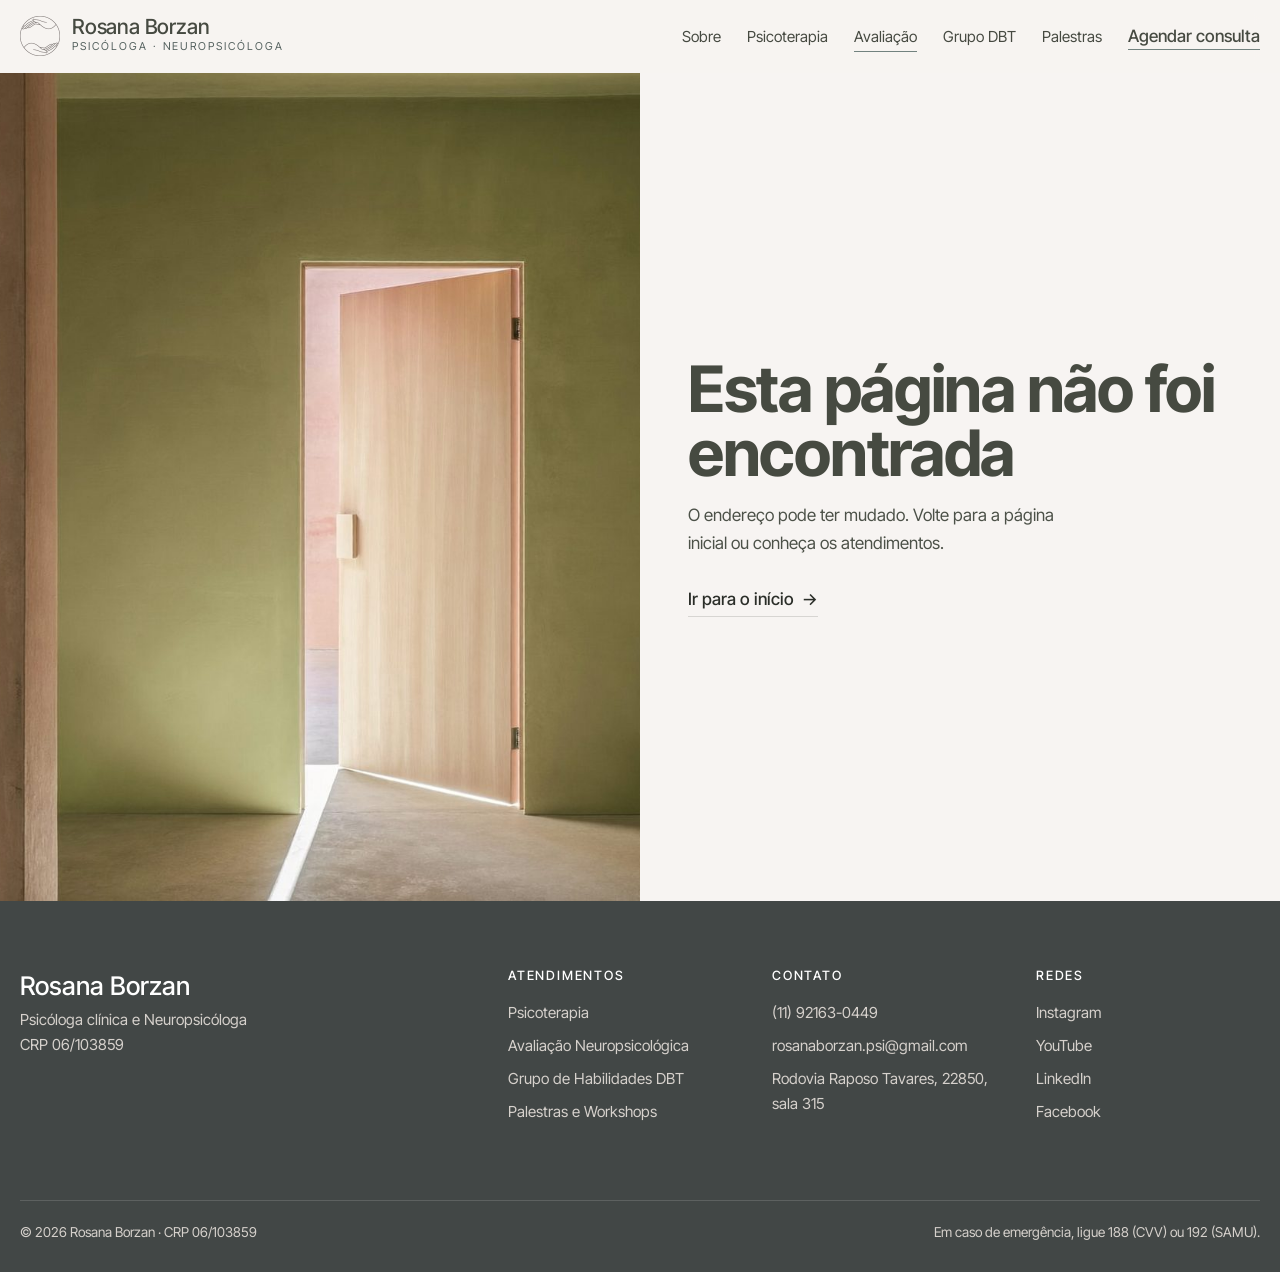
==== commit 14b84719: "Efeitos de rolagem, fotos reais e endereço igual ao do Google Nova exportação estática do rosana-alt" ====
--- a/avaliacao-neuropsicologica/index.html
+++ b/avaliacao-neuropsicologica/index.html
@@ -1 +1 @@
-<!DOCTYPE html><html lang="pt-BR"><head><meta charSet="utf-8"/><meta name="viewport" content="width=device-width, initial-scale=1"/><link rel="preload" as="image" href="/assets/simbolo.png"/><link rel="preload" as="image" href="/assets/cap-avaliacao.jpg" fetchPriority="high"/><link rel="preload" as="image" href="/assets/icone-agenda-oliva.png"/><link rel="preload" as="image" href="/assets/icone-conversa-claro.png"/><link rel="preload" as="image" href="/assets/icone-email-claro.png"/><link rel="preload" as="image" href="/assets/icone-local-claro.png"/><link rel="stylesheet" href="/assets/styles-CxvNg8mh.css" data-precedence="default"/><link rel="stylesheet" href="https://api.fontshare.com/v2/css?f[]=cabinet-grotesk@500,700&amp;display=swap" data-precedence="default"/><link rel="stylesheet" href="https://fonts.googleapis.com/css2?family=Inter+Tight:wght@400;500&amp;display=swap" data-precedence="default"/><title>Avaliação Neuropsicológica em Cotia | Rosana Borzan</title><meta name="robots" content="noindex, nofollow"/><meta name="theme-color" content="#464A41"/><meta property="og:type" content="website"/><meta property="og:locale" content="pt_BR"/><meta name="twitter:card" content="summary_large_image"/><meta property="og:image:width" content="1200"/><meta property="og:image:height" content="630"/><meta name="twitter:image" content="https://rosana3.borzanti.com/assets/og-image.jpg"/><meta name="description" content="Avaliação neuropsicológica na Granja Viana, Cotia/SP: atenção, memória, linguagem e funções executivas. Apoio ao diagnóstico de TDAH, dislexia e outras condições."/><meta property="og:title" content="Avaliação Neuropsicológica em Cotia | Rosana Borzan"/><meta property="og:description" content="Avaliação neuropsicológica na Granja Viana, Cotia/SP: atenção, memória, linguagem e funções executivas. Apoio ao diagnóstico de TDAH, dislexia e outras condições."/><meta property="og:url" content="https://www.rosanaborzan.com.br/avaliacao-neuropsicologica"/><meta property="og:image" content="https://rosana3.borzanti.com/assets/og-image.jpg"/><link rel="modulepreload" href="/assets/index-PW4qJsqJ.js"/><link rel="modulepreload" href="/assets/avaliacao-neuropsicologica-D-lTRHDN.js"/><link rel="modulepreload" href="/assets/page-DZC5cZZF.js"/><link rel="canonical" href="https://www.rosanaborzan.com.br"/><link rel="icon" href="/favicon.ico" sizes="any"/><link rel="icon" type="image/png" sizes="32x32" href="/favicon-32.png"/><link rel="icon" type="image/png" sizes="16x16" href="/favicon-16.png"/><link rel="apple-touch-icon" href="/apple-touch-icon.png"/><link rel="manifest" href="/site.webmanifest"/><link rel="preconnect" href="https://fonts.googleapis.com"/><link rel="preconnect" href="https://fonts.gstatic.com" crossorigin="anonymous"/><link rel="canonical" href="https://www.rosanaborzan.com.br/avaliacao-neuropsicologica"/><script type="application/ld+json">{"@context":"https://schema.org","@graph":[{"@type":"Person","@id":"https://www.rosanaborzan.com.br/#rosana","name":"Rosana Borzan","jobTitle":"Psicóloga clínica e Neuropsicóloga","identifier":"CRP 06/103859","url":"https://www.rosanaborzan.com.br","image":"https://rosana3.borzanti.com/assets/rosana-retrato.jpg","knowsAbout":["Terapia do Esquema","Terapia Comportamental Dialética (DBT)","Terapia Cognitivo-Comportamental (TCC)","Avaliação Neuropsicológica","Prática Baseada em Evidências","Terapia de Casal"]},{"@type":"MedicalBusiness","name":"Rosana Borzan, Psicóloga e Neuropsicóloga","url":"https://www.rosanaborzan.com.br","telephone":"+5511921630449","email":"rosanaborzan.psi@gmail.com","founder":{"@id":"https://www.rosanaborzan.com.br/#rosana"},"address":{"@type":"PostalAddress","streetAddress":"Estrada Basiléia, 91, sala 315 (Vianna Espaços Modulares)","addressLocality":"Cotia","addressRegion":"SP","addressCountry":"BR"},"areaServed":["Granja Viana","Cotia","São Paulo","Brasil (online)"]}]}</script></head><body class="rb"><!--$--><header class="nav"><a class="skip" href="#conteudo">Pular para o conteúdo</a><div class="wrap"><a aria-label="Rosana Borzan, página inicial" href="/" class="brand"><img src="/assets/simbolo.png" alt="" width="40" height="40"/><span><b>Rosana Borzan</b><small>Psicóloga · Neuropsicóloga</small></span></a><button class="menu-btn" aria-expanded="false" aria-controls="menu">Menu</button><ul id="menu" data-open="false"><li><a href="/sobre" class="nav-link">Sobre</a></li><li><a href="/psicoterapia" class="nav-link">Psicoterapia</a></li><li><a class="nav-link active" href="/avaliacao-neuropsicologica" data-status="active" aria-current="page">Avaliação</a></li><li><a href="/grupo-dbt" class="nav-link">Grupo DBT</a></li><li><a href="/palestras" class="nav-link">Palestras</a></li><li><a class="nav-cta" href="https://wa.me/5511921630449?text=Ol%C3%A1%2C%20Dra.%20Rosana!%20Gostaria%20de%20agendar%20uma%20consulta." target="_blank" rel="noopener">Agendar consulta</a></li></ul></div></header><main id="conteudo"><section class="page-hero"><img src="/assets/cap-avaliacao.jpg" alt="Mesa com caderno aberto, lápis e cartões sob luz de janela" width="2048" height="1152" fetchPriority="high"/><div class="wrap"><nav class="crumb" aria-label="Você está em"><a href="/">Início</a> / <!-- -->Avaliação Neuropsicológica</nav><h1 class="rise">Avaliação Neuropsicológica</h1><p class="rise rise-2">Uma investigação cuidadosa do funcionamento cognitivo e comportamental, para esclarecer dúvidas diagnósticas e orientar o tratamento.</p></div></section><section class="page-body"><div class="wrap"><div class="prose"><h2>O que é</h2><p>A avaliação investiga atenção, memória, linguagem, funções executivas e habilidades visuoespaciais. Por meio de entrevistas, testes e escalas padronizadas, identifica dificuldades e pontos fortes de cada pessoa.</p><p>O resultado ajuda a esclarecer diagnósticos, como TDAH e dislexia, e traz recomendações práticas para o tratamento, a escola, o trabalho e a família.</p><h2>Quando é indicada</h2><ul class="ruled"><li><b>Suspeita de TDAH</b> em crianças, adolescentes ou adultos.</li><li><b>Dificuldades de aprendizagem</b>, como dislexia, ou queda no rendimento escolar.</li><li><b>Queixas de memória</b>, esquecimentos frequentes ou suspeita de declínio cognitivo.</li><li><b>Concentração, organização ou planejamento</b> que atrapalham o dia a dia.</li><li><b>Alterações após AVC ou traumatismo</b>, ou outras condições neurológicas.</li><li><b>Diagnóstico diferencial</b> solicitado por psiquiatra, neurologista ou pediatra.</li></ul><h2>Etapas</h2><div class="steps-row"><div><strong>01</strong><b>Entrevista inicial</b><p>Anamnese sobre a história, as queixas e os objetivos.</p></div><div><strong>02</strong><b>Testes e escalas</b><p>Instrumentos padronizados e aprovados para psicólogos.</p></div><div><strong>03</strong><b>Análise integrada</b><p>Resultados cruzados com a história clínica.</p></div><div><strong>04</strong><b>Devolutiva</b><p>Explicação dos resultados e documento com recomendações.</p></div></div></div><aside class="aside"><img class="icon" src="/assets/icone-agenda-oliva.png" alt="" width="24" height="24" aria-hidden="true"/><h3>Agende sua avaliação</h3><p>Tire dúvidas sobre o processo, os prazos e os documentos necessários.</p><a class="split-cta" href="https://wa.me/5511921630449?text=Ol%C3%A1%2C%20Dra.%20Rosana!%20Gostaria%20de%20informa%C3%A7%C3%B5es%20sobre%20a%20avalia%C3%A7%C3%A3o%20neuropsicol%C3%B3gica." target="_blank" rel="noopener"><span class="over">Falar com a Dra.</span><span class="under" aria-hidden="true"><svg viewBox="0 0 24 24" fill="currentColor" aria-hidden="true"><path d="M12 2a10 10 0 0 0-8.6 15.1L2 22l5-1.3A10 10 0 1 0 12 2Zm0 18.2c-1.5 0-3-.4-4.3-1.2l-.3-.2-3 .8.8-2.9-.2-.3A8.2 8.2 0 1 1 12 20.2Zm4.5-6.1c-.2-.1-1.5-.7-1.7-.8-.2-.1-.4-.1-.6.1l-.8 1c-.1.2-.3.2-.5.1a6.7 6.7 0 0 1-3.3-2.9c-.3-.4.3-.4.7-1.3.1-.2 0-.3 0-.4l-.8-1.8c-.2-.5-.4-.4-.6-.4h-.5a1 1 0 0 0-.7.3c-.2.3-.9.9-.9 2.2s.9 2.5 1 2.7c.1.2 1.8 2.8 4.4 3.9 1.6.7 2.3.8 3.1.6.5-.1 1.5-.6 1.7-1.2.2-.6.2-1.1.2-1.2-.1-.1-.3-.2-.5-.3Z"></path></svg> WhatsApp</span></a><small>Rosana Borzan · <!-- -->CRP 06/103859</small></aside></div></section><section class="contact" id="contato" aria-labelledby="contato-titulo"><div class="wrap"><div><span class="eyebrow">Contato</span><h2 id="contato-titulo">Será um prazer te acolher</h2><p class="contact-lead">Envie uma mensagem para tirar dúvidas ou agendar sua consulta. O retorno é feito pessoalmente.</p><ul class="contact-list"><li><img class="icon" src="/assets/icone-conversa-claro.png" alt="" width="24" height="24" aria-hidden="true"/><b>WhatsApp</b><a href="https://wa.me/5511921630449?text=Ol%C3%A1%2C%20Dra.%20Rosana!%20Gostaria%20de%20agendar%20uma%20consulta." target="_blank" rel="noopener">(11) 92163-0449</a></li><li><img class="icon" src="/assets/icone-email-claro.png" alt="" width="24" height="24" aria-hidden="true"/><b>E-mail</b><a href="mailto:rosanaborzan.psi@gmail.com">rosanaborzan.psi@gmail.com</a></li><li><img class="icon" src="/assets/icone-local-claro.png" alt="" width="24" height="24" aria-hidden="true"/><b>Consultório</b><span>Estrada Basiléia, 91, sala 315<!-- -->, <!-- -->Granja Viana, Cotia/SP</span></li></ul></div><form class="form" noValidate=""><h3>Fale comigo pelo WhatsApp</h3><p class="hint">Preencha e sua mensagem abre pronta no WhatsApp. Nenhum dado fica guardado no site.</p><div class="field"><label for="nome">Seu nome</label><input id="nome" autoComplete="name" name="nome"/></div><div class="field"><label for="assunto">Assunto</label><select id="assunto" name="assunto"><option>Psicoterapia individual</option><option selected="">Avaliação Neuropsicológica</option><option>Grupo de Habilidades DBT</option><option>Palestras e Workshops</option><option>Outro assunto</option></select></div><div class="field"><label for="modalidade">Preferência</label><select id="modalidade" name="modalidade"><option value="" selected="">Sem preferência</option><option>Presencial</option><option>Online</option></select></div><div class="field"><label for="mensagem">Mensagem (opcional)</label><textarea id="mensagem" name="mensagem"></textarea></div><button class="band-cta" type="submit"><span>Enviar pelo WhatsApp</span><span aria-hidden="true">→</span></button></form></div></section></main><footer class="footer"><div class="wrap"><div><p style="font-family:var(--display);font-size:1.6rem;color:#fff;font-weight:500">Rosana Borzan</p><p>Psicóloga clínica e Neuropsicóloga</p><p>CRP 06/103859</p></div><div><h4>Atendimentos</h4><ul><li><a href="/psicoterapia">Psicoterapia</a></li><li><a class="active" href="/avaliacao-neuropsicologica" data-status="active" aria-current="page">Avaliação Neuropsicológica</a></li><li><a href="/grupo-dbt">Grupo de Habilidades DBT</a></li><li><a href="/palestras">Palestras e Workshops</a></li></ul></div><div><h4>Contato</h4><ul><li><a href="https://wa.me/5511921630449?text=Ol%C3%A1%2C%20Dra.%20Rosana!%20Gostaria%20de%20agendar%20uma%20consulta." target="_blank" rel="noopener">(11) 92163-0449</a></li><li><a href="mailto:rosanaborzan.psi@gmail.com">rosanaborzan.psi@gmail.com</a></li><li><a href="https://www.google.com/maps/search/?api=1&amp;query=Estrada+Basil%C3%A9ia+91+Granja+Viana+Cotia+SP" target="_blank" rel="noopener">Estrada Basiléia, 91, sala 315</a></li></ul></div><div><h4>Redes</h4><ul><li><a href="https://instagram.com/rosanaborzan.psi" target="_blank" rel="noopener">Instagram</a></li><li><a href="https://www.youtube.com/@rosanaborzan-psi" target="_blank" rel="noopener">YouTube</a></li><li><a href="https://www.linkedin.com/in/rosana-borzan-b3a8b321/" target="_blank" rel="noopener">LinkedIn</a></li><li><a href="https://www.facebook.com/rosanaborzan.psi" target="_blank" rel="noopener">Facebook</a></li></ul></div><div class="footer-bottom"><span>© 2026 Rosana Borzan · <!-- -->CRP 06/103859</span><span>Em caso de emergência, ligue 188 (CVV) ou 192 (SAMU).</span></div></div></footer><a class="wa-fab" href="https://wa.me/5511921630449?text=Ol%C3%A1%2C%20Dra.%20Rosana!%20Gostaria%20de%20agendar%20uma%20consulta." target="_blank" rel="noopener" aria-label="Conversar pelo WhatsApp"><svg viewBox="0 0 24 24" fill="currentColor" aria-hidden="true"><path d="M12 2a10 10 0 0 0-8.6 15.1L2 22l5-1.3A10 10 0 1 0 12 2Zm0 18.2c-1.5 0-3-.4-4.3-1.2l-.3-.2-3 .8.8-2.9-.2-.3A8.2 8.2 0 1 1 12 20.2Zm4.5-6.1c-.2-.1-1.5-.7-1.7-.8-.2-.1-.4-.1-.6.1l-.8 1c-.1.2-.3.2-.5.1a6.7 6.7 0 0 1-3.3-2.9c-.3-.4.3-.4.7-1.3.1-.2 0-.3 0-.4l-.8-1.8c-.2-.5-.4-.4-.6-.4h-.5a1 1 0 0 0-.7.3c-.2.3-.9.9-.9 2.2s.9 2.5 1 2.7c.1.2 1.8 2.8 4.4 3.9 1.6.7 2.3.8 3.1.6.5-.1 1.5-.6 1.7-1.2.2-.6.2-1.1.2-1.2-.1-.1-.3-.2-.5-.3Z"></path></svg></a><script>(function(a,f){let l;try{l=JSON.parse(sessionStorage.getItem(a)||"{}")}catch{return}const n=l?.[f||history.state?.__TSR_key];let c=!1;for(const t in n){const e=n[t],o=e?.scrollX,s=e?.scrollY;if(Number.isFinite(o)&&Number.isFinite(s)){if(t==="window")scrollTo(o,s),c=!0;else if(t)try{const r=document.querySelector(t);r&&(r.scrollLeft=o,r.scrollTop=s)}catch{}}}if(c)return;const i=location.hash.slice(1);if(i){const t=history.state?.__hashScrollIntoViewOptions??!0;if(t){const e=document.getElementById(i);e&&e.scrollIntoView(t)}return}scrollTo(0,0)})("tsr-scroll-restoration-v1_3");document.currentScript.remove()</script><!--/$--><script class="$tsr" id="$tsr-stream-barrier">(self.$R=self.$R||{})["tsr"]=[];self.$_TSR={h(){this.hydrated=!0,this.c()},e(){this.streamEnded=!0,this.c()},c(){this.hydrated&&this.streamEnded&&(delete self.$_TSR,delete self.$R.tsr)},p(e){this.initialized?e():this.buffer.push(e)},buffer:[]};$_TSR.router=($R=>$R[0]={manifest:$R[1]={routes:$R[2]={__root__:$R[3]={preloads:$R[4]=["/assets/index-PW4qJsqJ.js"],scripts:$R[5]=[$R[6]={attrs:$R[7]={type:"module",async:!0,src:"/assets/index-PW4qJsqJ.js"}}]},"/avaliacao-neuropsicologica":$R[8]={preloads:$R[9]=["/assets/avaliacao-neuropsicologica-D-lTRHDN.js","/assets/page-DZC5cZZF.js"]}}},matches:$R[10]=[$R[11]={i:"__root__ ",u:1792011118987,s:"success",ssr:!0},$R[12]={i:" avaliacao-neuropsicologica avaliacao-neuropsicologica",u:1792011118989,s:"success",ssr:!0}],lastMatchId:" avaliacao-neuropsicologica avaliacao-neuropsicologica"})($R["tsr"]);$_TSR.e();document.currentScript.remove()</script><script type="module" async="" src="/assets/index-PW4qJsqJ.js"></script></body></html>+<!DOCTYPE html><html lang="pt-BR"><head><meta charSet="utf-8"/><meta name="viewport" content="width=device-width, initial-scale=1"/><link rel="preload" as="image" href="/assets/simbolo.png"/><link rel="preload" as="image" href="/assets/foto-avaliacao.jpg" fetchPriority="high"/><link rel="preload" as="image" href="/assets/icone-agenda-oliva.png"/><link rel="preload" as="image" href="/assets/icone-conversa-claro.png"/><link rel="preload" as="image" href="/assets/icone-email-claro.png"/><link rel="preload" as="image" href="/assets/icone-local-claro.png"/><link rel="stylesheet" href="/assets/styles-BOgLXUX-.css" data-precedence="default"/><link rel="stylesheet" href="https://api.fontshare.com/v2/css?f[]=cabinet-grotesk@500,700&amp;display=swap" data-precedence="default"/><link rel="stylesheet" href="https://fonts.googleapis.com/css2?family=Inter+Tight:wght@400;500&amp;display=swap" data-precedence="default"/><title>Avaliação Neuropsicológica em Cotia | Rosana Borzan</title><meta name="robots" content="noindex, nofollow"/><meta name="theme-color" content="#464A41"/><meta property="og:type" content="website"/><meta property="og:locale" content="pt_BR"/><meta name="twitter:card" content="summary_large_image"/><meta property="og:image:width" content="1200"/><meta property="og:image:height" content="630"/><meta name="twitter:image" content="https://rosana3.borzanti.com/assets/og-image.jpg"/><meta name="description" content="Avaliação neuropsicológica na Granja Viana, Cotia/SP: atenção, memória, linguagem e funções executivas. Apoio ao diagnóstico de TDAH, dislexia e outras condições."/><meta property="og:title" content="Avaliação Neuropsicológica em Cotia | Rosana Borzan"/><meta property="og:description" content="Avaliação neuropsicológica na Granja Viana, Cotia/SP: atenção, memória, linguagem e funções executivas. Apoio ao diagnóstico de TDAH, dislexia e outras condições."/><meta property="og:url" content="https://www.rosanaborzan.com.br/avaliacao-neuropsicologica"/><meta property="og:image" content="https://rosana3.borzanti.com/assets/og-image.jpg"/><link rel="modulepreload" href="/assets/index-BJe3wVAB.js"/><link rel="modulepreload" href="/assets/avaliacao-neuropsicologica-ByeDhU02.js"/><link rel="modulepreload" href="/assets/page-pEHJ0tQb.js"/><link rel="canonical" href="https://www.rosanaborzan.com.br"/><link rel="icon" href="/favicon.ico" sizes="any"/><link rel="icon" type="image/png" sizes="32x32" href="/favicon-32.png"/><link rel="icon" type="image/png" sizes="16x16" href="/favicon-16.png"/><link rel="apple-touch-icon" href="/apple-touch-icon.png"/><link rel="manifest" href="/site.webmanifest"/><link rel="preconnect" href="https://fonts.googleapis.com"/><link rel="preconnect" href="https://fonts.gstatic.com" crossorigin="anonymous"/><link rel="canonical" href="https://www.rosanaborzan.com.br/avaliacao-neuropsicologica"/><script type="application/ld+json">{"@context":"https://schema.org","@graph":[{"@type":"Person","@id":"https://www.rosanaborzan.com.br/#rosana","name":"Rosana Borzan","jobTitle":"Psicóloga clínica e Neuropsicóloga","identifier":"CRP 06/103859","url":"https://www.rosanaborzan.com.br","image":"https://rosana3.borzanti.com/assets/rosana-retrato.jpg","knowsAbout":["Terapia do Esquema","Terapia Comportamental Dialética (DBT)","Terapia Cognitivo-Comportamental (TCC)","Avaliação Neuropsicológica","Prática Baseada em Evidências","Terapia de Casal"]},{"@type":"MedicalBusiness","name":"Rosana Borzan, Psicóloga e Neuropsicóloga","url":"https://www.rosanaborzan.com.br","telephone":"+5511921630449","email":"rosanaborzan.psi@gmail.com","founder":{"@id":"https://www.rosanaborzan.com.br/#rosana"},"address":{"@type":"PostalAddress","streetAddress":"Rodovia Raposo Tavares, 22850, sala 315 (Vianna Espaços Modulares)","postalCode":"06709-015","addressLocality":"Cotia","addressRegion":"SP","addressCountry":"BR"},"areaServed":["Granja Viana","Cotia","São Paulo","Brasil (online)"]}]}</script></head><body class="rb rb--light"><!--$--><header class="nav"><a class="skip" href="#conteudo">Pular para o conteúdo</a><div class="wrap"><a aria-label="Rosana Borzan, página inicial" href="/" class="brand"><img src="/assets/simbolo.png" alt="" width="40" height="40"/><span><b>Rosana Borzan</b><small>Psicóloga · Neuropsicóloga</small></span></a><button class="menu-btn" aria-expanded="false" aria-controls="menu">Menu</button><ul id="menu" data-open="false"><li><a href="/sobre" class="nav-link">Sobre</a></li><li><a href="/psicoterapia" class="nav-link">Psicoterapia</a></li><li><a class="nav-link active" href="/avaliacao-neuropsicologica" data-status="active" aria-current="page">Avaliação</a></li><li><a href="/grupo-dbt" class="nav-link">Grupo DBT</a></li><li><a href="/palestras" class="nav-link">Palestras</a></li><li><a class="nav-cta" href="https://wa.me/5511921630449?text=Ol%C3%A1%2C%20Dra.%20Rosana!%20Gostaria%20de%20agendar%20uma%20consulta." target="_blank" rel="noopener">Agendar consulta</a></li></ul></div></header><main id="conteudo"><section class="page-hero"><img src="/assets/foto-avaliacao.jpg" alt="Rosana Borzan fazendo anotações em uma prancheta na mesa do consultório" width="2048" height="1152" fetchPriority="high"/><div class="wrap"><nav class="crumb" aria-label="Você está em"><a href="/">Início</a> / <!-- -->Avaliação Neuropsicológica</nav><h1 class="rise">Avaliação Neuropsicológica</h1><p class="rise rise-2">Uma investigação cuidadosa do funcionamento cognitivo e comportamental, para esclarecer dúvidas diagnósticas e orientar o tratamento.</p></div></section><section class="page-body"><div class="wrap"><div class="prose"><h2>O que é</h2><p>A avaliação investiga atenção, memória, linguagem, funções executivas e habilidades visuoespaciais. Por meio de entrevistas, testes e escalas padronizadas, identifica dificuldades e pontos fortes de cada pessoa.</p><p>O resultado ajuda a esclarecer diagnósticos, como TDAH e dislexia, e traz recomendações práticas para o tratamento, a escola, o trabalho e a família.</p><h2>Quando é indicada</h2><ul class="ruled"><li><b>Suspeita de TDAH</b> em crianças, adolescentes ou adultos.</li><li><b>Dificuldades de aprendizagem</b>, como dislexia, ou queda no rendimento escolar.</li><li><b>Queixas de memória</b>, esquecimentos frequentes ou suspeita de declínio cognitivo.</li><li><b>Concentração, organização ou planejamento</b> que atrapalham o dia a dia.</li><li><b>Alterações após AVC ou traumatismo</b>, ou outras condições neurológicas.</li><li><b>Diagnóstico diferencial</b> solicitado por psiquiatra, neurologista ou pediatra.</li></ul><h2>Etapas</h2><div class="steps-row"><div><strong>01</strong><b>Entrevista inicial</b><p>Anamnese sobre a história, as queixas e os objetivos.</p></div><div><strong>02</strong><b>Testes e escalas</b><p>Instrumentos padronizados e aprovados para psicólogos.</p></div><div><strong>03</strong><b>Análise integrada</b><p>Resultados cruzados com a história clínica.</p></div><div><strong>04</strong><b>Devolutiva</b><p>Explicação dos resultados e documento com recomendações.</p></div></div></div><aside class="aside"><img class="icon" src="/assets/icone-agenda-oliva.png" alt="" width="24" height="24" aria-hidden="true"/><h3>Agende sua avaliação</h3><p>Tire dúvidas sobre o processo, os prazos e os documentos necessários.</p><a class="split-cta" href="https://wa.me/5511921630449?text=Ol%C3%A1%2C%20Dra.%20Rosana!%20Gostaria%20de%20informa%C3%A7%C3%B5es%20sobre%20a%20avalia%C3%A7%C3%A3o%20neuropsicol%C3%B3gica." target="_blank" rel="noopener"><span class="over">Falar com a Dra.</span><span class="under" aria-hidden="true"><svg viewBox="0 0 24 24" fill="currentColor" aria-hidden="true"><path d="M12 2a10 10 0 0 0-8.6 15.1L2 22l5-1.3A10 10 0 1 0 12 2Zm0 18.2c-1.5 0-3-.4-4.3-1.2l-.3-.2-3 .8.8-2.9-.2-.3A8.2 8.2 0 1 1 12 20.2Zm4.5-6.1c-.2-.1-1.5-.7-1.7-.8-.2-.1-.4-.1-.6.1l-.8 1c-.1.2-.3.2-.5.1a6.7 6.7 0 0 1-3.3-2.9c-.3-.4.3-.4.7-1.3.1-.2 0-.3 0-.4l-.8-1.8c-.2-.5-.4-.4-.6-.4h-.5a1 1 0 0 0-.7.3c-.2.3-.9.9-.9 2.2s.9 2.5 1 2.7c.1.2 1.8 2.8 4.4 3.9 1.6.7 2.3.8 3.1.6.5-.1 1.5-.6 1.7-1.2.2-.6.2-1.1.2-1.2-.1-.1-.3-.2-.5-.3Z"></path></svg> WhatsApp</span></a><small>Rosana Borzan · <!-- -->CRP 06/103859</small></aside></div></section><section class="contact" id="contato" aria-labelledby="contato-titulo"><div class="wrap"><div><span class="eyebrow">Contato</span><h2 id="contato-titulo">Será um prazer te acolher</h2><p class="contact-lead">Envie uma mensagem para tirar dúvidas ou agendar sua consulta. O retorno é feito pessoalmente.</p><ul class="contact-list"><li><img class="icon" src="/assets/icone-conversa-claro.png" alt="" width="24" height="24" aria-hidden="true"/><b>WhatsApp</b><a href="https://wa.me/5511921630449?text=Ol%C3%A1%2C%20Dra.%20Rosana!%20Gostaria%20de%20agendar%20uma%20consulta." target="_blank" rel="noopener">(11) 92163-0449</a></li><li><img class="icon" src="/assets/icone-email-claro.png" alt="" width="24" height="24" aria-hidden="true"/><b>E-mail</b><a href="mailto:rosanaborzan.psi@gmail.com">rosanaborzan.psi@gmail.com</a></li><li><img class="icon" src="/assets/icone-local-claro.png" alt="" width="24" height="24" aria-hidden="true"/><b>Consultório</b><span>Rodovia Raposo Tavares, 22850, sala 315<!-- -->, <!-- -->Granja Viana, Cotia/SP</span></li></ul></div><form class="form" noValidate=""><h3>Fale comigo pelo WhatsApp</h3><p class="hint">Preencha e sua mensagem abre pronta no WhatsApp. Nenhum dado fica guardado no site.</p><div class="field"><label for="nome">Seu nome</label><input id="nome" autoComplete="name" name="nome"/></div><div class="field"><label for="assunto">Assunto</label><select id="assunto" name="assunto"><option>Psicoterapia individual</option><option selected="">Avaliação Neuropsicológica</option><option>Grupo de Habilidades DBT</option><option>Palestras e Workshops</option><option>Outro assunto</option></select></div><div class="field"><label for="modalidade">Preferência</label><select id="modalidade" name="modalidade"><option value="" selected="">Sem preferência</option><option>Presencial</option><option>Online</option></select></div><div class="field"><label for="mensagem">Mensagem (opcional)</label><textarea id="mensagem" name="mensagem"></textarea></div><button class="band-cta" type="submit"><span>Enviar pelo WhatsApp</span><span aria-hidden="true">→</span></button></form></div></section></main><footer class="footer"><div class="wrap"><div><p style="font-family:var(--display);font-size:1.6rem;color:#fff;font-weight:500">Rosana Borzan</p><p>Psicóloga clínica e Neuropsicóloga</p><p>CRP 06/103859</p></div><div><h4>Atendimentos</h4><ul><li><a href="/psicoterapia">Psicoterapia</a></li><li><a class="active" href="/avaliacao-neuropsicologica" data-status="active" aria-current="page">Avaliação Neuropsicológica</a></li><li><a href="/grupo-dbt">Grupo de Habilidades DBT</a></li><li><a href="/palestras">Palestras e Workshops</a></li></ul></div><div><h4>Contato</h4><ul><li><a href="https://wa.me/5511921630449?text=Ol%C3%A1%2C%20Dra.%20Rosana!%20Gostaria%20de%20agendar%20uma%20consulta." target="_blank" rel="noopener">(11) 92163-0449</a></li><li><a href="mailto:rosanaborzan.psi@gmail.com">rosanaborzan.psi@gmail.com</a></li><li><a href="https://www.google.com/maps/search/?api=1&amp;query=Rosana+Borzan+Psic%C3%B3loga+Rodovia+Raposo+Tavares+22850+Cotia+SP" target="_blank" rel="noopener">Rodovia Raposo Tavares, 22850, sala 315</a></li></ul></div><div><h4>Redes</h4><ul><li><a href="https://instagram.com/rosanaborzan.psi" target="_blank" rel="noopener">Instagram</a></li><li><a href="https://www.youtube.com/@rosanaborzan-psi" target="_blank" rel="noopener">YouTube</a></li><li><a href="https://www.linkedin.com/in/rosana-borzan-b3a8b321/" target="_blank" rel="noopener">LinkedIn</a></li><li><a href="https://www.facebook.com/rosanaborzan.psi" target="_blank" rel="noopener">Facebook</a></li></ul></div><div class="footer-bottom"><span>© 2026 Rosana Borzan · <!-- -->CRP 06/103859</span><span>Em caso de emergência, ligue 188 (CVV) ou 192 (SAMU).</span></div></div></footer><a class="wa-fab" href="https://wa.me/5511921630449?text=Ol%C3%A1%2C%20Dra.%20Rosana!%20Gostaria%20de%20agendar%20uma%20consulta." target="_blank" rel="noopener" aria-label="Conversar pelo WhatsApp"><svg viewBox="0 0 24 24" fill="currentColor" aria-hidden="true"><path d="M12 2a10 10 0 0 0-8.6 15.1L2 22l5-1.3A10 10 0 1 0 12 2Zm0 18.2c-1.5 0-3-.4-4.3-1.2l-.3-.2-3 .8.8-2.9-.2-.3A8.2 8.2 0 1 1 12 20.2Zm4.5-6.1c-.2-.1-1.5-.7-1.7-.8-.2-.1-.4-.1-.6.1l-.8 1c-.1.2-.3.2-.5.1a6.7 6.7 0 0 1-3.3-2.9c-.3-.4.3-.4.7-1.3.1-.2 0-.3 0-.4l-.8-1.8c-.2-.5-.4-.4-.6-.4h-.5a1 1 0 0 0-.7.3c-.2.3-.9.9-.9 2.2s.9 2.5 1 2.7c.1.2 1.8 2.8 4.4 3.9 1.6.7 2.3.8 3.1.6.5-.1 1.5-.6 1.7-1.2.2-.6.2-1.1.2-1.2-.1-.1-.3-.2-.5-.3Z"></path></svg></a><script>(function(a,f){let l;try{l=JSON.parse(sessionStorage.getItem(a)||"{}")}catch{return}const n=l?.[f||history.state?.__TSR_key];let c=!1;for(const t in n){const e=n[t],o=e?.scrollX,s=e?.scrollY;if(Number.isFinite(o)&&Number.isFinite(s)){if(t==="window")scrollTo(o,s),c=!0;else if(t)try{const r=document.querySelector(t);r&&(r.scrollLeft=o,r.scrollTop=s)}catch{}}}if(c)return;const i=location.hash.slice(1);if(i){const t=history.state?.__hashScrollIntoViewOptions??!0;if(t){const e=document.getElementById(i);e&&e.scrollIntoView(t)}return}scrollTo(0,0)})("tsr-scroll-restoration-v1_3");document.currentScript.remove()</script><!--/$--><script class="$tsr" id="$tsr-stream-barrier">(self.$R=self.$R||{})["tsr"]=[];self.$_TSR={h(){this.hydrated=!0,this.c()},e(){this.streamEnded=!0,this.c()},c(){this.hydrated&&this.streamEnded&&(delete self.$_TSR,delete self.$R.tsr)},p(e){this.initialized?e():this.buffer.push(e)},buffer:[]};$_TSR.router=($R=>$R[0]={manifest:$R[1]={routes:$R[2]={__root__:$R[3]={preloads:$R[4]=["/assets/index-BJe3wVAB.js"],scripts:$R[5]=[$R[6]={attrs:$R[7]={type:"module",async:!0,src:"/assets/index-BJe3wVAB.js"}}]},"/avaliacao-neuropsicologica":$R[8]={preloads:$R[9]=["/assets/avaliacao-neuropsicologica-ByeDhU02.js","/assets/page-pEHJ0tQb.js"]}}},matches:$R[10]=[$R[11]={i:"__root__ ",u:1794447526851,s:"success",ssr:!0},$R[12]={i:" avaliacao-neuropsicologica avaliacao-neuropsicologica",u:1794447526867,s:"success",ssr:!0}],lastMatchId:" avaliacao-neuropsicologica avaliacao-neuropsicologica"})($R["tsr"]);$_TSR.e();document.currentScript.remove()</script><script type="module" async="" src="/assets/index-BJe3wVAB.js"></script></body></html>
--- a/assets/styles-BOgLXUX-.css
+++ b/assets/styles-BOgLXUX-.css
@@ -0,0 +1 @@
+@layer properties{@supports (((-webkit-hyphens:none)) and (not (margin-trim:inline))) or ((-moz-orient:inline) and (not (color:rgb(from red r g b)))){*,:before,:after,::backdrop{--tw-shadow:0 0 #0000;--tw-shadow-color:initial;--tw-shadow-alpha:100%;--tw-inset-shadow:0 0 #0000;--tw-inset-shadow-color:initial;--tw-inset-shadow-alpha:100%;--tw-ring-color:initial;--tw-ring-shadow:0 0 #0000;--tw-inset-ring-color:initial;--tw-inset-ring-shadow:0 0 #0000;--tw-ring-inset:initial;--tw-ring-offset-width:0px;--tw-ring-offset-color:#fff;--tw-ring-offset-shadow:0 0 #0000;--tw-translate-x:0;--tw-translate-y:0;--tw-translate-z:0;--tw-rotate-x:initial;--tw-rotate-y:initial;--tw-rotate-z:initial;--tw-skew-x:initial;--tw-skew-y:initial;--tw-space-y-reverse:0;--tw-space-x-reverse:0;--tw-border-style:solid;--tw-gradient-position:initial;--tw-gradient-from:#0000;--tw-gradient-via:#0000;--tw-gradient-to:#0000;--tw-gradient-stops:initial;--tw-gradient-via-stops:initial;--tw-gradient-from-position:0%;--tw-gradient-via-position:50%;--tw-gradient-to-position:100%;--tw-leading:initial;--tw-font-weight:initial;--tw-tracking:initial;--tw-ordinal:initial;--tw-slashed-zero:initial;--tw-numeric-figure:initial;--tw-numeric-spacing:initial;--tw-numeric-fraction:initial;--tw-outline-style:solid;--tw-blur:initial;--tw-brightness:initial;--tw-contrast:initial;--tw-grayscale:initial;--tw-hue-rotate:initial;--tw-invert:initial;--tw-opacity:initial;--tw-saturate:initial;--tw-sepia:initial;--tw-drop-shadow:initial;--tw-drop-shadow-color:initial;--tw-drop-shadow-alpha:100%;--tw-drop-shadow-size:initial;--tw-backdrop-blur:initial;--tw-backdrop-brightness:initial;--tw-backdrop-contrast:initial;--tw-backdrop-grayscale:initial;--tw-backdrop-hue-rotate:initial;--tw-backdrop-invert:initial;--tw-backdrop-opacity:initial;--tw-backdrop-saturate:initial;--tw-backdrop-sepia:initial;--tw-duration:initial;--tw-ease:initial;--tw-content:"";--tw-scale-x:1;--tw-scale-y:1;--tw-scale-z:1;--tw-animation-delay:0s;--tw-animation-direction:normal;--tw-animation-duration:initial;--tw-animation-fill-mode:none;--tw-animation-iteration-count:1;--tw-enter-blur:0;--tw-enter-opacity:1;--tw-enter-rotate:0;--tw-enter-scale:1;--tw-enter-translate-x:0;--tw-enter-translate-y:0;--tw-exit-blur:0;--tw-exit-opacity:1;--tw-exit-rotate:0;--tw-exit-scale:1;--tw-exit-translate-x:0;--tw-exit-translate-y:0}}}@layer reset;@layer theme{:root,:host{--font-sans:ui-sans-serif, system-ui, sans-serif, "Apple Color Emoji", "Segoe UI Emoji", "Segoe UI Symbol", "Noto Color Emoji";--font-mono:ui-monospace, SFMono-Regular, Menlo, Monaco, Consolas, "Liberation Mono", "Courier New", monospace;--color-black:#000;--color-white:#fff;--spacing:.25rem;--container-sm:24rem;--container-md:28rem;--container-lg:32rem;--container-7xl:80rem;--text-xs:.75rem;--text-xs--line-height:calc(1 / .75);--text-sm:.875rem;--text-sm--line-height:calc(1.25 / .875);--text-base:1rem;--text-base--line-height: 1.5 ;--text-lg:1.125rem;--text-lg--line-height:calc(1.75 / 1.125);--text-2xl:1.5rem;--text-2xl--line-height:calc(2 / 1.5);--font-weight-normal:400;--font-weight-medium:500;--font-weight-semibold:600;--font-weight-bold:700;--tracking-tight:-.025em;--tracking-widest:.1em;--leading-relaxed:1.625;--ease-out:cubic-bezier(0, 0, .2, 1);--ease-in-out:cubic-bezier(.4, 0, .2, 1);--animate-pulse:pulse 2s cubic-bezier(.4, 0, .6, 1) infinite;--blur-sm:8px;--blur-md:12px;--blur-3xl:64px;--aspect-video:16 / 9;--default-transition-duration:.15s;--default-transition-timing-function:cubic-bezier(.4, 0, .2, 1);--default-font-family:var(--font-sans);--default-mono-font-family:var(--font-mono);--border-width-q-hairline:var(--hf-border-width-hairline);--border-width-q-thin:var(--hf-border-width-thin);--border-width-q-medium:var(--hf-border-width-medium);--border-width-q-thick:var(--hf-border-width-thick);--radius-q-0:var(--hf-radius-0);--radius-q-100:var(--hf-radius-100);--radius-q-150:var(--hf-radius-150);--radius-q-200:var(--hf-radius-200);--radius-q-250:var(--hf-radius-250);--radius-q-300:var(--hf-radius-300);--radius-q-400:var(--hf-radius-400);--radius-q-500:var(--hf-radius-500);--radius-q-600:var(--hf-radius-600);--radius-q-full:var(--hf-radius-full);--spacing-q-100:var(--hf-space-100);--spacing-q-150:var(--hf-space-150);--spacing-q-200:var(--hf-space-200);--spacing-q-500:var(--hf-space-500);--spacing-q-600:var(--hf-space-600);--spacing-q-800:var(--hf-space-800);--spacing-q-1000:var(--hf-space-1000);--spacing-q-1200:var(--hf-space-1200);--spacing-q-1400:var(--hf-space-1400);--z-index-q-modal:var(--hf-z-index-modal);--size-q-icon-xs:var(--hf-icon-xs);--opacity-q-disabled:var(--hf-opacity-disabled);--color-border:var(--hf-color-border-default)}}@layer base{*,:after,:before,::backdrop{box-sizing:border-box;border:0 solid;margin:0;padding:0}::file-selector-button{box-sizing:border-box;border:0 solid;margin:0;padding:0}html,:host{-webkit-text-size-adjust:100%;tab-size:4;line-height:1.5;font-family:var(--default-font-family,ui-sans-serif, system-ui, sans-serif, "Apple Color Emoji", "Segoe UI Emoji", "Segoe UI Symbol", "Noto Color Emoji");font-feature-settings:var(--default-font-feature-settings,normal);font-variation-settings:var(--default-font-variation-settings,normal);-webkit-tap-highlight-color:transparent}hr{height:0;color:inherit;border-top-width:1px}abbr:where([title]){-webkit-text-decoration:underline dotted;text-decoration:underline dotted}h1,h2,h3,h4,h5,h6{font-size:inherit;font-weight:inherit}a{color:inherit;-webkit-text-decoration:inherit;text-decoration:inherit}b,strong{font-weight:bolder}code,kbd,samp,pre{font-family:var(--default-mono-font-family,ui-monospace, SFMono-Regular, Menlo, Monaco, Consolas, "Liberation Mono", "Courier New", monospace);font-feature-settings:var(--default-mono-font-feature-settings,normal);font-variation-settings:var(--default-mono-font-variation-settings,normal);font-size:1em}small{font-size:80%}sub,sup{vertical-align:baseline;font-size:75%;line-height:0;position:relative}sub{bottom:-.25em}sup{top:-.5em}table{text-indent:0;border-color:inherit;border-collapse:collapse}:-moz-focusring{outline:auto}progress{vertical-align:baseline}summary{display:list-item}ol,ul,menu{list-style:none}img,svg,video,canvas,audio,iframe,embed,object{vertical-align:middle;display:block}img,video{max-width:100%;height:auto}button,input,select,optgroup,textarea{font:inherit;font-feature-settings:inherit;font-variation-settings:inherit;letter-spacing:inherit;color:inherit;opacity:1;background-color:#0000;border-radius:0}::file-selector-button{font:inherit;font-feature-settings:inherit;font-variation-settings:inherit;letter-spacing:inherit;color:inherit;opacity:1;background-color:#0000;border-radius:0}:where(select:is([multiple],[size])) optgroup{font-weight:bolder}:where(select:is([multiple],[size])) optgroup option{padding-inline-start:20px}::file-selector-button{margin-inline-end:4px}::placeholder{opacity:1}@supports (not ((-webkit-appearance:-apple-pay-button))) or (contain-intrinsic-size:1px){::placeholder{color:currentColor}@supports (color:color-mix(in lab,red,red)){::placeholder{color:color-mix(in oklab,currentcolor 50%,transparent)}}}textarea{resize:vertical}::-webkit-search-decoration{-webkit-appearance:none}::-webkit-date-and-time-value{min-height:1lh;text-align:inherit}::-webkit-datetime-edit{display:inline-flex}::-webkit-datetime-edit-fields-wrapper{padding:0}::-webkit-datetime-edit{padding-block:0}::-webkit-datetime-edit-year-field{padding-block:0}::-webkit-datetime-edit-month-field{padding-block:0}::-webkit-datetime-edit-day-field{padding-block:0}::-webkit-datetime-edit-hour-field{padding-block:0}::-webkit-datetime-edit-minute-field{padding-block:0}::-webkit-datetime-edit-second-field{padding-block:0}::-webkit-datetime-edit-millisecond-field{padding-block:0}::-webkit-datetime-edit-meridiem-field{padding-block:0}::-webkit-calendar-picker-indicator{line-height:1}:-moz-ui-invalid{box-shadow:none}button,input:where([type=button],[type=reset],[type=submit]){appearance:button}::file-selector-button{appearance:button}::-webkit-inner-spin-button{height:auto}::-webkit-outer-spin-button{height:auto}[hidden]:where(:not([hidden=until-found])){display:none!important}html{background-color:var(--hf-color-background-primary);color:var(--hf-color-text-primary);color-scheme:dark}body{background-color:var(--hf-color-background-primary);min-height:100vh;color:var(--hf-color-text-primary);font-family:var(--hf-type-family-secondary)}*{border-color:var(--hf-color-border-default)}}@layer components;@layer utilities{.q-dot-glow{position:relative}.q-dot-glow:before{content:"";inset:var(--hf-space-0);z-index:-1;border-radius:var(--hf-radius-full);filter:blur(var(--hf-space-050));pointer-events:none;will-change:transform,opacity;background-color:currentColor;animation:2.4s ease-in-out infinite q-dot-glow;position:absolute}.q-dot-pulse{position:relative}.q-dot-pulse:before,.q-dot-pulse:after{content:"";inset:var(--hf-space-0);z-index:-1;border-radius:var(--hf-radius-full);pointer-events:none;will-change:transform,opacity;animation:q-dot-pulse 2s var(--hf-ease-out) infinite;background-color:currentColor;position:absolute}.q-dot-pulse:after{animation-delay:var(--hf-duration-1000)}.q-vault-viewport{inset:var(--hf-space-0);z-index:var(--hf-z-index-modal);pointer-events:none;position:fixed}.q-vault-viewport>*{pointer-events:auto}.q-generation-card-generating{inset:var(--hf-space-0);border-radius:inherit;pointer-events:none;position:absolute;overflow:hidden}.q-icon-tile-gradient{border:var(--hf-border-width-thin) solid #c5c5c53d;color:#fff;box-shadow:0 4px 2px #00000014,inset 0 2px 4px #ffffff3d}.q-icon-tile-gradient:before,.q-icon-tile-gradient:after{content:"";pointer-events:none;position:absolute;inset:0}.q-icon-tile-gradient:before{mix-blend-mode:overlay;background-image:linear-gradient(#fff3,#0000)}.q-icon-tile-gradient:after{mix-blend-mode:hard-light;background-image:linear-gradient(#ffffff52,#0000)}.q-prompt-box-upload-filled:after{content:"";background-image:linear-gradient(to top,var(--hf-color-transparent-dark-60),transparent 60%);pointer-events:none;position:absolute;inset:0}.q-glass{--q-glass-blur:var(--hf-space-1000);--q-glass-saturate:1.6;--q-glass-radius:var(--hf-radius-600);--q-glass-sheen-height:50%;--q-glass-sheen-color:var(--hf-color-transparent-light-15);box-sizing:border-box;min-width:var(--hf-space-0);isolation:isolate;border-radius:var(--q-glass-radius);background-color:var(--hf-color-background-glass);color:var(--hf-color-text-primary);-webkit-backdrop-filter:blur(var(--q-glass-blur)) saturate(var(--q-glass-saturate));backdrop-filter:blur(var(--q-glass-blur)) saturate(var(--q-glass-saturate));box-shadow:inset var(--hf-border-width-thin) var(--hf-border-width-thin) var(--hf-space-0) var(--hf-color-transparent-light-20),inset calc(-1 * var(--hf-border-width-thin)) calc(-1 * var(--hf-border-width-thin)) var(--hf-space-0) var(--hf-color-transparent-dark-15);transition-property:box-shadow,transform,background-color;transition-duration:var(--hf-duration-normal);transition-timing-function:var(--hf-ease-out);flex-direction:column;display:flex;position:relative;overflow:clip}.q-glass:before{content:"";inset-block-start:var(--hf-space-0);inset-inline:var(--hf-space-0);height:var(--q-glass-sheen-height);pointer-events:none;z-index:-1;background-image:linear-gradient(to bottom,var(--q-glass-sheen-color),transparent);position:absolute}.q-sonner-viewport{z-index:var(--hf-z-index-toast);width:min(var(--q-sonner-width),calc(100vw - var(--hf-space-800)));pointer-events:none;position:fixed}.q-sonner-viewport>*{pointer-events:auto}.q-sonner-viewport[data-position$=-right]{right:var(--hf-space-400)}.q-sonner-viewport[data-position$=-left]{left:var(--hf-space-400)}.q-sonner-viewport[data-position$=-center]{left:50%;transform:translate(-50%)}.q-sonner-viewport[data-position^=top]{top:var(--hf-space-400)}.q-sonner-viewport[data-position^=bottom]{bottom:var(--hf-space-400)}.q-tabs-indicator{box-sizing:border-box;bottom:auto;left:var(--active-tab-left);pointer-events:none;top:var(--active-tab-top);transition-duration:var(--q-tabs-transition-duration);transition-property:background,background-color,border-color,border-radius,box-shadow,height,left,top,width;transition-timing-function:var(--q-tabs-transition-ease);will-change:height,left,top,width;z-index:0;position:absolute}.q-vault{z-index:var(--hf-z-index-modal);background-color:var(--hf-color-background-glass);-webkit-backdrop-filter:blur(var(--hf-space-1000));backdrop-filter:blur(var(--hf-space-1000));border:var(--hf-border-width-thin) solid var(--hf-color-border-subtle);color:var(--hf-color-text-primary);box-shadow:inset 0 var(--hf-space-050) 3px var(--hf-color-transparent-light-05),0 var(--hf-space-100) var(--hf-space-600) calc(-1 * var(--hf-space-200)) var(--hf-color-transparent-dark-15);transition:transform calc(var(--hf-duration-400) * var(--drawer-swipe-strength,1)) var(--hf-ease-emphasized);flex-direction:column;display:flex;position:fixed}.q-vault[data-swiping]{transition:none}.q-vault:after{content:"";background-color:var(--hf-color-background-glass);-webkit-backdrop-filter:blur(var(--hf-space-1000));backdrop-filter:blur(var(--hf-space-1000));pointer-events:none;position:absolute}.q-prompt-box-generate{justify-content:center;align-self:stretch;align-items:center;gap:var(--hf-space-150);width:var(--q-prompt-box-generate-width);padding:var(--hf-space-500) var(--hf-space-500) var(--hf-space-600);border-radius:var(--hf-radius-300);color:var(--hf-color-text-inverse);cursor:pointer;background-image:linear-gradient(191deg,#ffff1400 12.7%,#ffff14 75.8%),linear-gradient(90deg,#d1fe17 0% 100%);outline:none;flex-direction:column;flex-shrink:0;transition-property:filter,box-shadow;display:flex;position:relative;overflow:clip;box-shadow:inset 0 -3px #00000052,0 32px 24px #00000026,0 6px 4px #00000040}.q-prompt-box-generate:hover{filter:brightness(1.04)}.q-prompt-box-generate:focus-visible{box-shadow:0 0 0 var(--hf-border-width-thick) var(--hf-color-background-primary),0 0 0 var(--hf-space-100) var(--hf-color-border-focus)}.q-prompt-box-generate:disabled,.q-prompt-box-generate[data-disabled]{pointer-events:none;opacity:var(--hf-opacity-disabled)}.q-media-overlay{justify-content:center;align-items:center;gap:var(--hf-space-200);pointer-events:none;display:flex;position:absolute}.q-media-overlay>*{pointer-events:auto}.q-nav-positioner{z-index:var(--hf-z-index-popover)}.q-nav-positioner[data-anchor-hidden]{opacity:0;pointer-events:none}.q-media-card-action{align-items:center;gap:var(--hf-space-150);height:var(--hf-space-700);padding:var(--hf-space-150) var(--hf-space-250);border:var(--hf-border-width-thin) solid var(--hf-color-border-default);border-radius:var(--hf-radius-250);background-color:var(--hf-color-transparent-dark-30);-webkit-backdrop-filter:blur(var(--hf-space-300));backdrop-filter:blur(var(--hf-space-300));color:var(--hf-color-text-primary);box-shadow:var(--hf-shadow-sheen),0 var(--hf-space-050) var(--hf-space-100) 0 var(--hf-color-transparent-dark-12);cursor:pointer;white-space:nowrap;font-family:var(--hf-type-family-secondary);font-size:var(--hf-type-size-100);font-weight:var(--hf-type-weight-semi-bold);line-height:var(--hf-type-line-height-300);letter-spacing:var(--hf-type-letter-spacing-none);outline:none;transition-property:background-color,background-image,border-color,box-shadow;display:inline-flex}.q-media-card-action:focus-visible{box-shadow:0 0 0 var(--hf-border-width-thick) var(--hf-color-background-primary),0 0 0 var(--hf-space-100) var(--hf-color-border-focus)}.q-media-card-action:hover{background-image:linear-gradient(var(--hf-color-transparent-light-20),var(--hf-color-transparent-light-20))}.q-media-card-action:disabled{pointer-events:none;opacity:var(--hf-opacity-disabled)}.q-media-card-action svg{width:var(--hf-icon-sm);height:var(--hf-icon-sm);flex-shrink:0}.q-prompt-box-mode{justify-content:center;align-items:center;gap:var(--hf-space-100);width:100%;height:3.125rem;padding:var(--hf-space-150) var(--hf-space-300);border-radius:var(--hf-radius-400);color:var(--hf-color-text-secondary);cursor:pointer;background-color:#0000;outline:none;flex-direction:column;transition-property:background-color,background-image,color,box-shadow;display:flex}.q-prompt-box-mode:hover{background-image:linear-gradient(var(--hf-color-overlay-hover),var(--hf-color-overlay-hover))}.q-prompt-box-mode:focus-visible{box-shadow:0 0 0 var(--hf-border-width-thick) var(--hf-color-background-primary),0 0 0 var(--hf-space-100) var(--hf-color-border-focus)}.q-prompt-box-mode:disabled,.q-prompt-box-mode[data-disabled]{pointer-events:none;opacity:var(--hf-opacity-disabled)}.q-prompt-box-pill{justify-content:center;align-items:center;gap:var(--hf-space-100);height:1.75rem;padding-inline:var(--hf-space-200);border-radius:var(--hf-radius-200);background-color:var(--hf-color-transparent-light-05);color:var(--hf-color-text-primary);cursor:pointer;font-family:var(--hf-type-family-secondary);font-size:var(--hf-type-size-100);font-weight:var(--hf-type-weight-medium);line-height:var(--hf-type-line-height-300);letter-spacing:var(--hf-type-letter-spacing-none);outline:none;flex-shrink:0;transition-property:background-color,background-image,box-shadow;display:inline-flex}.q-prompt-box-pill:hover{background-image:linear-gradient(var(--hf-color-overlay-hover),var(--hf-color-overlay-hover))}.q-prompt-box-pill:focus-visible{box-shadow:0 0 0 var(--hf-border-width-thick) var(--hf-color-background-primary),0 0 0 var(--hf-space-100) var(--hf-color-border-focus)}.q-prompt-box-pill[data-popup-open]{background-image:linear-gradient(var(--hf-color-overlay-hover),var(--hf-color-overlay-hover))}.q-prompt-box-pill:disabled,.q-prompt-box-pill[data-disabled]{pointer-events:none;opacity:var(--hf-opacity-disabled)}.q-setting-trigger{align-items:center;gap:var(--hf-space-200);width:100%;min-width:var(--hf-space-0);padding:var(--hf-space-200) var(--hf-space-300);border:var(--hf-border-width-thin) solid var(--hf-color-border-subtle);border-radius:var(--hf-radius-300);background-color:var(--hf-color-overlay-dim-soft);text-align:start;cursor:pointer;outline:none;transition-property:background-color,background-image,border-color,box-shadow;display:flex}.q-setting-trigger:hover{background-image:linear-gradient(var(--hf-color-overlay-hover),var(--hf-color-overlay-hover))}.q-setting-trigger:focus-visible{box-shadow:0 0 0 var(--hf-border-width-thick) var(--hf-color-background-primary),0 0 0 var(--hf-space-100) var(--hf-color-border-focus)}.q-setting-trigger:disabled,.q-setting-trigger[data-disabled]{pointer-events:none;opacity:var(--hf-opacity-disabled)}.q-button{text-align:center;text-overflow:ellipsis;white-space:nowrap;-webkit-user-select:none;user-select:none;cursor:pointer;--tw-outline-style:none;max-width:100%;transition-property:color,background-color,background-image,border-color,box-shadow;transition-timing-function:var(--tw-ease,var(--default-transition-timing-function));transition-duration:var(--tw-duration,var(--default-transition-duration));outline-style:none;grid-auto-flow:column;place-content:center;align-items:center;display:inline-grid;overflow:hidden}.q-button:focus-visible{box-shadow:0 0 0 var(--hf-border-width-thick) var(--hf-color-background-primary),0 0 0 var(--hf-space-100) var(--hf-color-border-focus)}.q-button:disabled{pointer-events:none;opacity:.5}.q-toggle{cursor:pointer;border-radius:var(--radius-q-300);color:var(--hf-color-text-secondary);--tw-outline-style:none;-webkit-user-select:none;user-select:none;transition-property:color,background-color,border-color,outline-color,text-decoration-color,fill,stroke,--tw-gradient-from,--tw-gradient-via,--tw-gradient-to;transition-timing-function:var(--tw-ease,var(--default-transition-timing-function));transition-duration:var(--tw-duration,var(--default-transition-duration));background-color:#0000;outline-style:none;flex-shrink:0;justify-content:center;align-items:center;display:inline-flex}.q-toggle:hover{background-color:var(--hf-color-overlay-hover)}.q-toggle[data-pressed]{background-color:var(--q-tint)}@supports (color:color-mix(in lab,red,red)){.q-toggle[data-pressed]{background-color:color-mix(in oklch,var(--q-tint) 10%,transparent)}}.q-toggle[data-pressed]{color:var(--q-tint)}.q-toggle:focus-visible{--tw-ring-shadow:var(--tw-ring-inset,) 0 0 0 calc(2px + var(--tw-ring-offset-width)) var(--tw-ring-color,currentcolor);box-shadow:var(--tw-inset-shadow),var(--tw-inset-ring-shadow),var(--tw-ring-offset-shadow),var(--tw-ring-shadow),var(--tw-shadow);--tw-ring-color:var(--q-tint)}@supports (color:color-mix(in lab,red,red)){.q-toggle:focus-visible{--tw-ring-color:color-mix(in oklch, var(--q-tint) 40%, transparent)}}.q-toggle[data-disabled]{pointer-events:none;opacity:var(--opacity-q-disabled)}.q-nav-item{align-items:center;gap:var(--hf-space-100);padding:var(--hf-space-100) var(--hf-space-200);border-radius:var(--hf-radius-200);color:var(--hf-color-text-tertiary);font-family:var(--hf-type-family-secondary);font-size:var(--hf-type-size-200);font-weight:var(--hf-type-weight-medium);line-height:var(--hf-type-line-height-500);letter-spacing:var(--hf-type-letter-spacing-loose);white-space:nowrap;cursor:pointer;-webkit-user-select:none;user-select:none;transition:background-color var(--hf-duration-150) ease,color var(--hf-duration-150) ease;background-color:#0000;text-decoration:none;display:inline-flex}.q-nav-item:hover,.q-nav-item[data-popup-open]{background-color:var(--hf-color-overlay-hover);color:var(--hf-color-text-primary)}.q-nav-item[data-active],.q-nav-item[aria-current=page]{color:var(--hf-color-text-primary)}.q-nav-item[data-disabled]{color:var(--hf-color-text-disabled);pointer-events:none}.pointer-events-auto{pointer-events:auto}.pointer-events-none{pointer-events:none}.collapse{visibility:collapse}.invisible{visibility:hidden}.visible{visibility:visible}.q-sidebar-collaborator-avatar{z-index:2;border-radius:var(--hf-radius-full);width:1.125rem;height:1.125rem;flex:none;margin-inline-end:calc(-1 * var(--hf-space-050));display:inline-flex;position:relative;overflow:hidden}.q-sidebar-collaborator-avatar>img{object-fit:cover;width:122.22%;height:122.22%;position:absolute;inset:-11.11%}.q-modal-backdrop{inset:var(--hf-space-0);z-index:var(--hf-z-index-overlay);background-color:var(--hf-color-overlay-scrim);transition-property:opacity;transition-duration:var(--hf-duration-normal);transition-timing-function:var(--hf-ease-out);position:fixed}.q-modal-backdrop[data-starting-style],.q-modal-backdrop[data-ending-style]{opacity:0}.q-vault-backdrop{inset:var(--hf-space-0);z-index:var(--hf-z-index-overlay);background-color:var(--hf-color-overlay-scrim);opacity:calc(1 - var(--drawer-swipe-progress,0));transition:opacity var(--hf-duration-400) var(--hf-ease-emphasized);position:fixed}.q-vault-backdrop[data-starting-style],.q-vault-backdrop[data-ending-style]{opacity:0}.q-sidebar-project-thumb{width:var(--hf-space-600);height:var(--hf-space-600);border-radius:var(--hf-radius-200);color:var(--hf-color-icon-secondary);flex:none;justify-content:center;align-items:center;display:inline-flex;position:relative;overflow:visible}.q-sidebar-project-thumb>img,.q-sidebar-project-thumb>.q-sidebar-project-thumb-fallback{inset:var(--hf-space-0);border-radius:inherit;background-color:var(--hf-color-transparent-light-05);object-fit:cover;width:100%;height:100%;box-shadow:0 var(--hf-space-050) var(--hf-border-width-medium) calc(-1 * var(--hf-space-050)) var(--hf-color-shadow-sm),inset 0 var(--hf-space-050) var(--hf-space-150) var(--hf-space-0) var(--hf-color-transparent-light-15);-webkit-backdrop-filter:blur(var(--hf-space-300));backdrop-filter:blur(var(--hf-space-300));justify-content:center;align-items:center;display:inline-flex;position:absolute;overflow:hidden}.q-sidebar-project-thumb svg{width:var(--hf-space-600);height:var(--hf-space-600)}.q-media-fallback{justify-content:center;align-items:center;gap:var(--hf-space-200);padding:var(--hf-space-400);background-color:var(--hf-color-background-elevated-start);color:var(--hf-color-text-tertiary);text-align:center;flex-direction:column;display:flex;position:absolute;inset:0}.q-progress-center{inset:var(--hf-space-0);color:var(--hf-color-text-primary);font-family:var(--hf-type-family-secondary);font-size:var(--hf-type-size-100);font-weight:var(--hf-type-weight-medium);line-height:var(--hf-type-line-height-300);letter-spacing:var(--hf-type-letter-spacing-none);place-items:center;display:grid;position:absolute}.q-prompt-box-upload-media{object-fit:cover;width:100%;height:100%;position:absolute;inset:0}.q-command-detail-scroll{inset:var(--hf-space-0);overscroll-behavior:contain;padding:var(--hf-space-300);position:absolute;overflow-y:auto}.q-generation-card-glow{background-image:radial-gradient(120% 100% at 50% 0%,var(--hf-color-brand-primary) 0%,var(--hf-color-brand-primary) 38%,transparent 72%);height:45%;position:absolute;inset-block-start:0;inset-inline:0}@supports (color:color-mix(in lab,red,red)){.q-generation-card-glow{background-image:radial-gradient(120% 100% at 50% 0%,color-mix(in oklab,var(--hf-color-brand-primary) 60%,transparent) 0%,color-mix(in oklab,var(--hf-color-brand-primary) 22%,transparent) 38%,transparent 72%)}}.q-generation-card-glow{animation:q-generation-pulse var(--hf-duration-1400) ease-in-out infinite}.q-virtual-grid-track{inset-block-start:var(--hf-space-0);inset-inline:var(--hf-space-0);will-change:transform;width:100%;position:absolute}.q-progress-fill{inset-block:var(--hf-space-0);left:var(--hf-space-0);border-radius:var(--hf-radius-full);background-color:var(--q-tint);transition:width var(--hf-duration-350) var(--hf-ease-in-out-circ);will-change:width;position:absolute}.q-progress-segment-fill{inset-block:var(--hf-space-0);left:var(--hf-space-0);border-radius:var(--hf-radius-full);background-color:var(--q-tint);transition:width var(--hf-duration-350) var(--hf-ease-in-out-circ);position:absolute}.q-generation-card-status{align-items:center;gap:var(--hf-space-200);padding:var(--hf-space-150) var(--hf-space-400) var(--hf-space-150) var(--hf-space-250);border-radius:var(--hf-radius-full);background-color:var(--hf-color-overlay-hover);-webkit-backdrop-filter:blur(var(--hf-space-300));backdrop-filter:blur(var(--hf-space-300));display:inline-flex;position:absolute;inset-block-start:var(--hf-space-200);inset-inline-start:var(--hf-space-200)}.q-media-card-action-slot{display:inline-flex;position:absolute;inset-block-start:var(--hf-space-400);inset-inline-end:var(--hf-space-400)}.q-sidebar-pin{z-index:1;width:var(--hf-space-500);height:var(--hf-space-500);padding:var(--hf-space-0);border:var(--hf-border-width-none) solid transparent;border-radius:var(--hf-radius-150);color:var(--hf-color-icon-tertiary);cursor:pointer;opacity:0;transform:translateY(-50%) translate(var(--hf-space-100)) scale(.96);transition:opacity var(--hf-duration-150) ease,color var(--hf-duration-150) ease,background-color var(--hf-duration-150) ease,transform var(--hf-duration-150) ease;will-change:opacity,transform;inset-inline-end:var(--hf-space-150);background-color:#0000;justify-content:center;align-items:center;display:inline-flex;position:absolute;top:50%}.q-sidebar-pin:hover{color:var(--hf-color-icon-primary);background-color:var(--hf-color-overlay-hover)}.q-sidebar-pin:focus-visible{opacity:1;box-shadow:inset 0 0 0 var(--hf-border-width-thick) var(--hf-color-border-focus);outline:none}.q-sidebar-pin[data-pinned]{opacity:1;color:var(--hf-color-icon-primary);transform:translateY(-50%) translate(var(--hf-space-0)) scale(1)}.q-sidebar-pin>svg{width:calc(var(--hf-space-300) + var(--hf-space-050));height:calc(var(--hf-space-300) + var(--hf-space-050))}.q-sidebar-action{z-index:1;opacity:1;transition:opacity var(--hf-duration-150) ease,transform var(--hf-duration-150) ease;will-change:opacity,transform;inset-inline-end:var(--hf-space-150);justify-content:center;align-items:center;display:inline-flex;position:absolute;top:50%;transform:translateY(-50%)}.q-modal{z-index:var(--hf-z-index-modal);box-sizing:border-box;gap:var(--hf-space-200);width:min(var(--q-modal-width),calc(100vw - var(--hf-space-800)));max-height:calc(100dvh - var(--hf-space-1600));padding:var(--hf-space-200);background-color:var(--hf-color-background-glass);-webkit-backdrop-filter:blur(var(--hf-space-1000));backdrop-filter:blur(var(--hf-space-1000));border-radius:var(--hf-radius-600);transition-property:opacity,transform;transition-duration:var(--hf-duration-normal);transition-timing-function:var(--hf-ease-out);outline:none;flex-direction:column;display:flex;position:fixed;top:50%;left:50%;overflow:clip;transform:translate(-50%,-50%)}.q-modal[data-starting-style],.q-modal[data-ending-style]{opacity:0;transform:translate(-50%,-50%)scale(.96)}.q-modal[data-ending-style]{transition-duration:var(--hf-duration-150);transition-timing-function:var(--hf-ease-in)}.q-switch-thumb{background-color:var(--q-switch-thumb-bg);border:var(--hf-border-width-none) solid transparent;border-radius:var(--q-switch-thumb-radius);box-shadow:var(--q-switch-thumb-shadow-soft);box-sizing:border-box;height:var(--q-switch-thumb-size);left:var(--q-switch-padding);top:var(--q-switch-padding);transform-origin:0;transition-property:border-color,box-shadow,transform;transition-duration:var(--q-switch-duration-thumb);transition-timing-function:var(--q-switch-ease);width:var(--q-switch-thumb-size);will-change:transform;display:block;position:absolute}.q-avatar-status{position:absolute;top:85.355%;left:85.355%;transform:translate(-50%,-50%)}.q-progress-dot{top:var(--hf-space-0);width:var(--q-progress-dot);height:var(--q-progress-dot);border-radius:var(--hf-radius-full);background-color:var(--hf-color-background-tertiary);transition:background-color var(--hf-duration-slow) ease;position:absolute;transform:translate(-50%)}.q-sonner{--q-sonner-peek:var(--hf-space-250);--q-sonner-gap:.875rem;left:var(--hf-space-0);right:var(--hf-space-0);width:100%;z-index:calc(1000 - var(--toast-index));box-sizing:border-box;align-items:flex-start;gap:var(--hf-space-300);height:var(--toast-frontmost-height);padding:var(--hf-space-300) var(--hf-space-400);border-radius:var(--hf-radius-400);border:var(--hf-border-width-thin) solid var(--hf-color-border-subtle);background-color:var(--hf-color-background-glass);-webkit-backdrop-filter:blur(var(--hf-space-1000));backdrop-filter:blur(var(--hf-space-1000));color:var(--hf-color-text-primary);box-shadow:var(--hf-shadow-overlay);transition-property:transform,opacity,height;transition-duration:var(--hf-duration-400);transition-timing-function:var(--hf-ease-out-quart);display:flex;position:absolute;overflow:hidden}.q-tabs-list{box-sizing:border-box;isolation:isolate;align-items:center;max-width:100%;display:inline-flex;position:relative}.q-tabs-tab{appearance:none;border:var(--hf-border-width-none) solid transparent;box-sizing:border-box;color:var(--q-tabs-tab-fg);cursor:pointer;padding:var(--hf-space-250) var(--hf-space-400);transition-duration:var(--q-tabs-transition-duration);transition-property:background-color,border-color,box-shadow,color,opacity;transition-timing-function:var(--q-tabs-transition-ease);-webkit-user-select:none;user-select:none;white-space:nowrap;z-index:1;background-color:#0000;outline:none;flex-shrink:0;justify-content:center;align-items:center;display:inline-flex;position:relative}.q-tabs-tab svg{color:var(--q-tabs-tab-icon);height:var(--q-tabs-icon-size,var(--hf-icon-sm));width:var(--q-tabs-icon-size,var(--hf-icon-sm));flex-shrink:0}.q-prompt-box-upload-add{z-index:1;width:var(--hf-space-500);height:var(--hf-space-500);border-radius:var(--hf-radius-full);background-color:var(--hf-color-transparent-light-05);-webkit-backdrop-filter:blur(2.5px);backdrop-filter:blur(2.5px);color:var(--hf-color-icon-primary);box-shadow:var(--hf-shadow-raised-sm,0 2px 1.5px -.5px #00000029);justify-content:center;align-items:center;display:inline-flex;position:relative}.q-prompt-box-upload-add svg{width:var(--hf-icon-sm);height:var(--hf-icon-sm)}.q-button-group{max-width:100%;display:inline-flex;position:relative}.q-button-group>.q-button{position:relative}.q-button-group>.q-button:hover,.q-button-group>.q-button:focus-visible{z-index:1}.q-tabs-tab-content{align-items:center;gap:var(--q-tabs-content-gap,var(--hf-space-150));min-width:var(--hf-space-0);padding:var(--hf-space-0) var(--q-tabs-label-padding-x,var(--hf-space-150));text-overflow:ellipsis;z-index:1;justify-content:center;display:inline-flex;position:relative;overflow:hidden}.q-prompt-box-upload-label{z-index:1;text-align:left;color:var(--hf-color-text-primary);text-transform:uppercase;font-family:var(--hf-type-family-grotesk);font-size:var(--hf-type-size-050);font-weight:var(--hf-type-weight-bold);line-height:var(--hf-type-line-height-200);letter-spacing:var(--hf-type-letter-spacing-slight);align-self:flex-start;position:relative}.q-icon-tile-glyph{z-index:1;position:relative}.sr-only{clip-path:inset(50%);white-space:nowrap;border-width:0;width:1px;height:1px;margin:-1px;padding:0;position:absolute;overflow:hidden}.q-checkbox{--q-checkbox-fill:var(--hf-color-icon-accent);--q-checkbox-fg:var(--hf-color-icon-inverse);--q-checkbox-hover-border:var(--hf-color-lime-900);--q-checkbox-focus-ring:var(--hf-color-transparent-lime-20);--q-checkbox-target-size:var(--hf-space-600);--q-checkbox-box-size:var(--hf-space-500);border:var(--hf-border-width-none) solid transparent;box-sizing:border-box;color:var(--q-checkbox-fg);cursor:pointer;height:var(--q-checkbox-target-size);padding:var(--hf-space-0);border-radius:var(--hf-radius-200);vertical-align:top;width:var(--q-checkbox-target-size);background-color:#0000;outline:none;flex-shrink:0;justify-content:center;align-items:center;transition-property:background-color,border-color,box-shadow,color;display:inline-flex;position:relative}.q-radio{--q-radio-fill:var(--hf-color-icon-accent);--q-radio-fg:var(--hf-color-icon-inverse);--q-radio-hover-border:var(--hf-color-lime-900);--q-radio-focus-ring:var(--hf-color-transparent-lime-20);--q-radio-target-size:var(--hf-space-600);--q-radio-box-size:var(--hf-space-500);border:var(--hf-border-width-none) solid transparent;border-radius:var(--hf-radius-full);box-sizing:border-box;color:var(--q-radio-fg);cursor:pointer;height:var(--q-radio-target-size);padding:var(--hf-space-0);width:var(--q-radio-target-size);background-color:#0000;outline:none;flex-shrink:0;justify-content:center;align-items:center;transition-property:background-color,border-color,box-shadow,color;display:inline-flex;position:relative}.q-switch{--q-switch-track-bg:var(--hf-color-button-tertiary);--q-switch-track-bg-checked:var(--q-tint,var(--hf-color-button-brand));--q-switch-thumb-bg:var(--hf-color-button-primary);--q-switch-thumb-border:var(--hf-color-transparent-dark-10);--q-switch-thumb-shadow-soft:var(--hf-shadow-thumb-soft);--q-switch-thumb-shadow-strong:var(--hf-shadow-thumb-strong);--q-switch-focus-ring:var(--hf-color-transparent-lime-20);--q-switch-padding:var(--hf-space-050);--q-switch-track-width:var(--hf-space-700);--q-switch-track-height:var(--hf-space-400);--q-switch-thumb-size:var(--hf-space-300);--q-switch-thumb-radius:var(--hf-space-200);--q-switch-thumb-translate:calc(var(--q-switch-track-width) - var(--q-switch-thumb-size) - var(--q-switch-padding) - var(--q-switch-padding));--q-switch-duration-track:var(--hf-duration-normal);--q-switch-duration-thumb:var(--hf-duration-260);--q-switch-ease:var(--hf-ease-swift);--q-switch-press-scale:1.14;background-color:var(--q-switch-track-bg);border:var(--hf-border-width-none) solid transparent;border-radius:var(--hf-space-300);box-sizing:border-box;cursor:pointer;height:var(--q-switch-track-height);padding:var(--hf-space-0);transition-property:background-color,box-shadow,opacity;transition-duration:var(--q-switch-duration-track);transition-timing-function:var(--q-switch-ease);width:var(--q-switch-track-width);outline:none;flex-shrink:0;align-items:center;display:inline-flex;position:relative;overflow:clip}.q-badge-frame{box-sizing:border-box;height:var(--q-badge-height);min-width:var(--q-badge-min-width);transform:var(--q-badge-frame-transform);transform-origin:50%;justify-content:center;align-items:center;display:inline-flex;position:relative}.q-badge-surface{background:var(--q-badge-bg);border-radius:var(--q-badge-radius);box-sizing:border-box;align-items:center;gap:var(--hf-space-050);height:var(--q-badge-height);min-width:var(--q-badge-min-width);padding:var(--hf-space-0) var(--q-badge-padding-right) var(--hf-space-0) var(--q-badge-padding-left);justify-content:center;display:inline-flex;position:relative;overflow:hidden}.q-menu-item{border:var(--hf-border-width-none) solid transparent;border-radius:var(--hf-radius-200);box-sizing:border-box;color:var(--hf-color-text-primary);align-items:center;gap:var(--hf-space-200);min-height:calc(var(--hf-space-800) + var(--hf-space-100));padding:var(--hf-space-200);text-align:start;-webkit-user-select:none;user-select:none;cursor:pointer;font-family:var(--hf-type-family-secondary);font-size:var(--hf-type-size-200);font-weight:var(--hf-type-weight-medium);line-height:var(--hf-type-line-height-500);letter-spacing:var(--hf-type-letter-spacing-loose);background-color:#0000;outline:none;flex-shrink:0;transition-property:background-color,box-shadow,color,opacity;display:flex;position:relative}.q-divider{box-sizing:border-box;height:var(--hf-border-width-thin);border:0;position:relative;overflow:visible}.q-divider-vertical{box-sizing:border-box;width:var(--hf-border-width-thin);border:0;position:relative;overflow:visible}.q-media{width:100%;aspect-ratio:var(--q-media-ratio,auto);background-color:var(--hf-color-background-secondary);display:block;position:relative;overflow:hidden}.q-nav-action{justify-content:center;align-items:center;gap:var(--hf-space-100);min-height:var(--hf-space-800);padding:var(--hf-space-150) var(--hf-space-200);border-radius:var(--hf-radius-200);background-color:var(--hf-color-overlay-dim-soft);-webkit-backdrop-filter:blur(var(--hf-space-300));backdrop-filter:blur(var(--hf-space-300));box-shadow:inset 0 var(--hf-border-width-thick) 3px var(--hf-color-transparent-light-05);color:var(--hf-color-text-primary);font-family:var(--hf-type-family-secondary);font-size:var(--hf-type-size-200);font-weight:var(--hf-type-weight-medium);line-height:var(--hf-type-line-height-300);letter-spacing:var(--hf-type-letter-spacing-none);white-space:nowrap;cursor:pointer;-webkit-user-select:none;user-select:none;transition:background-color var(--hf-duration-150) ease;display:inline-flex;position:relative}.q-nav-action:hover{background-color:var(--hf-color-overlay-hover)}.q-nav-action svg{width:var(--hf-icon-sm);height:var(--hf-icon-sm)}.q-icon-tile{width:var(--hf-space-600);height:var(--hf-space-600);border-radius:var(--hf-radius-200);flex:none;justify-content:center;align-items:center;display:inline-flex;position:relative;overflow:hidden}.q-loader{--q-loader-size:var(--hf-space-800);--q-loader-dot:var(--hf-space-250);--q-loader-dot-gap:var(--hf-space-100);width:var(--q-loader-size);height:var(--q-loader-size);color:var(--q-tint);flex:none;justify-content:center;align-items:center;display:inline-flex;position:relative}.q-prompt-box-upload{width:var(--hf-space-2000);height:var(--hf-space-2000);padding:var(--hf-space-150);border:var(--hf-border-width-thin) solid var(--hf-color-border-subtle);border-radius:var(--hf-radius-300);background-color:var(--hf-color-transparent-light-05);cursor:pointer;outline:none;flex-direction:column;flex-shrink:0;justify-content:space-between;transition-property:background-color,background-image,box-shadow;display:flex;position:relative;overflow:clip}.q-prompt-box-upload:hover{background-image:linear-gradient(var(--hf-color-overlay-hover),var(--hf-color-overlay-hover))}.q-prompt-box-upload:focus-visible{box-shadow:0 0 0 var(--hf-border-width-thick) var(--hf-color-background-primary),0 0 0 var(--hf-space-100) var(--hf-color-border-focus)}.q-progress-circular{width:var(--q-progress-ring);height:var(--q-progress-ring);display:inline-flex;position:relative}.q-badge{--q-badge-bg:var(--hf-color-brand-blue);--q-badge-fg:var(--hf-color-text-primary);--q-badge-height:var(--hf-type-line-height-200);--q-badge-min-width:var(--hf-space-800);--q-badge-padding-left:var(--hf-space-100);--q-badge-padding-right:var(--hf-space-150);--q-badge-radius:var(--hf-radius-050);--q-badge-font-family:"Space_Grotesk:Bold", var(--hf-type-family-grotesk);--q-badge-font-size:var(--hf-type-size-100);--q-badge-letter-spacing:var(--hf-type-letter-spacing-none);--q-badge-skew:-10.89deg;--q-badge-scale-y:1;--q-badge-frame-transform:none;color:var(--q-badge-fg);height:var(--q-badge-height);line-height:var(--q-badge-height);min-width:var(--q-badge-min-width);vertical-align:middle;justify-content:center;align-items:center;display:inline-flex;position:relative}.q-media-card{width:100%;min-width:var(--hf-space-0);padding:var(--hf-space-0);border-radius:var(--hf-radius-400);text-align:start;background-color:#0000;flex-direction:column;transition-property:border-color,box-shadow;display:flex;position:relative;overflow:hidden}.q-media-card:is(button,a){cursor:pointer;outline:none}.q-media-card:is(button,a):focus-visible{box-shadow:0 0 0 var(--hf-border-width-thick) var(--hf-color-background-primary),0 0 0 var(--hf-space-100) var(--hf-color-border-focus)}.q-media-card:is(button,a):hover{border-color:var(--hf-color-border-strong)}.q-generation-card{width:100%;min-width:var(--hf-space-0);border-radius:var(--hf-radius-300);background-color:var(--hf-color-background-secondary);display:block;position:relative;overflow:hidden}.q-generation-card:is(button,a){cursor:pointer;text-align:start;outline:none}.q-generation-card:is(button,a):focus-visible{box-shadow:0 0 0 var(--hf-border-width-thick) var(--hf-color-background-primary),0 0 0 var(--hf-space-100) var(--hf-color-border-focus)}.q-badge-text{color:currentColor;-webkit-text-stroke:var(--hf-border-width-hairline) currentColor;font-family:var(--q-badge-font-family);font-size:var(--q-badge-font-size);font-style:normal;font-weight:var(--hf-type-weight-bold);font-synthesis:none;text-align:center;text-transform:uppercase;white-space:nowrap;word-break:break-word;flex-direction:column;flex-shrink:0;justify-content:center;line-height:0;display:flex;position:relative}.q-prompt-box{--q-prompt-box-rail-width:4.375rem;--q-prompt-box-generate-width:7rem;align-items:flex-end;gap:var(--hf-space-200);padding:var(--hf-space-300);display:flex;position:relative}.q-sidebar-actionrow,.q-sidebar-pinrow{display:block;position:relative}.q-progress{width:100%;height:var(--q-progress-h);border-radius:var(--hf-radius-full);background-color:var(--hf-color-background-tertiary);position:relative;overflow:hidden}.q-nav-viewport{width:100%;height:100%;position:relative;overflow:hidden}.q-progress-dots{width:100%;height:var(--q-progress-dot);position:relative}.q-progress-segment{height:var(--q-progress-h);border-radius:var(--hf-radius-full);background-color:var(--hf-color-background-tertiary);flex:auto;position:relative;overflow:hidden}.q-virtual-grid{overscroll-behavior:contain;width:100%;position:relative;overflow:hidden auto}.q-virtual-grid-sizer{width:100%;position:relative}.q-loader-star{color:var(--q-tint);animation:q-loader-twinkle var(--hf-duration-1400) ease-in-out infinite;position:absolute}.absolute{position:absolute}.fixed{position:fixed}.q-command-detail,.relative{position:relative}.static{position:static}.sticky{position:sticky}.inset-0{inset:0}.inset-0\.5{inset:calc(var(--spacing) * .5)}.q-media-overlay-center,.q-media-overlay-fill{inset:0}.q-vault-bottom{inset-inline:var(--hf-space-0);bottom:var(--hf-space-0);width:100%;max-height:90vh;transform:translateY(calc(var(--drawer-snap-point-offset,0px) + var(--drawer-swipe-movement-y,0px)));border-bottom:none}.q-vault-bottom[data-starting-style],.q-vault-bottom[data-ending-style]{transform:translateY(100%)}.q-vault-bottom:after{top:100%;inset-inline:var(--hf-space-0);height:100vh}.q-vault-top{inset-inline:var(--hf-space-0);top:var(--hf-space-0);width:100%;max-height:90vh;transform:translateY(calc(var(--drawer-snap-point-offset,0px) + var(--drawer-swipe-movement-y,0px)));border-top:none}.q-vault-top[data-starting-style],.q-vault-top[data-ending-style]{transform:translateY(-100%)}.q-vault-top:after{bottom:100%;inset-inline:var(--hf-space-0);height:100vh}.inset-x-0{inset-inline:0}.q-vault-left{inset-block:var(--hf-space-0);left:var(--hf-space-0);height:100%;width:min(var(--q-vault-width),100vw);transform:translate(calc(var(--drawer-snap-point-offset,0px) + var(--drawer-swipe-movement-x,0px)));border-left:none}.q-vault-left[data-starting-style],.q-vault-left[data-ending-style]{transform:translate(-100%)}.q-vault-left:after{right:100%;inset-block:var(--hf-space-0);width:100vw}.q-vault-right{inset-block:var(--hf-space-0);right:var(--hf-space-0);height:100%;width:min(var(--q-vault-width),100vw);transform:translate(calc(var(--drawer-snap-point-offset,0px) + var(--drawer-swipe-movement-x,0px)));border-right:none}.q-vault-right[data-starting-style],.q-vault-right[data-ending-style]{transform:translate(100%)}.q-vault-right:after{left:100%;inset-block:var(--hf-space-0);width:100vw}.inset-y-0{inset-block:0}.q-tooltip-arrow{background-color:var(--q-tooltip-surface);height:var(--hf-space-200);width:var(--hf-space-200)}.q-tooltip-arrow[data-side=top]{bottom:calc(-1 * var(--hf-space-050));transform:rotate(45deg)}.q-tooltip-arrow[data-side=bottom]{top:calc(-1 * var(--hf-space-050));transform:rotate(45deg)}.q-tooltip-arrow[data-side=left],.q-tooltip-arrow[data-side=inline-start]{right:calc(-1 * var(--hf-space-050));transform:rotate(45deg)}.q-tooltip-arrow[data-side=right],.q-tooltip-arrow[data-side=inline-end]{left:calc(-1 * var(--hf-space-050));transform:rotate(45deg)}.q-media-overlay-top{padding:var(--hf-space-400);background-image:linear-gradient(to bottom,var(--hf-color-transparent-dark-50),transparent);justify-content:flex-start;align-items:flex-start;top:0;left:0;right:0}.-top-12{top:calc(var(--spacing) * -12)}.top-0{top:0}.top-1\.5{top:calc(var(--spacing) * 1.5)}.top-1\/2{top:50%}.top-2{top:calc(var(--spacing) * 2)}.top-3{top:calc(var(--spacing) * 3)}.top-3\.5{top:calc(var(--spacing) * 3.5)}.top-4{top:calc(var(--spacing) * 4)}.top-\[1px\]{top:1px}.top-\[50\%\]{top:50%}.top-\[60\%\]{top:60%}.top-full{top:100%}.q-media-overlay-bottom{padding:var(--hf-space-400);background-image:linear-gradient(to top,var(--hf-color-transparent-dark-50),transparent);justify-content:flex-start;align-items:flex-end;bottom:0;left:0;right:0}.-right-12{right:calc(var(--spacing) * -12)}.right-0{right:0}.right-1{right:var(--spacing)}.right-2{right:calc(var(--spacing) * 2)}.right-3{right:calc(var(--spacing) * 3)}.right-4{right:calc(var(--spacing) * 4)}.-bottom-12{bottom:calc(var(--spacing) * -12)}.bottom-0{bottom:0}.bottom-1\.5{bottom:calc(var(--spacing) * 1.5)}.bottom-4{bottom:calc(var(--spacing) * 4)}.-left-12{left:calc(var(--spacing) * -12)}.left-0{left:0}.left-1\.5{left:calc(var(--spacing) * 1.5)}.left-1\/2{left:50%}.left-2{left:calc(var(--spacing) * 2)}.left-3{left:calc(var(--spacing) * 3)}.left-\[50\%\]{left:50%}.q-sidebar-collaborators{isolation:isolate;align-items:flex-start;display:inline-flex}.q-sidebar-collaborator-count{z-index:1;width:var(--hf-space-500);height:1.125rem;padding-inline:var(--hf-space-100);border:var(--hf-border-width-thin) solid var(--hf-color-border-default);border-radius:var(--hf-radius-full);background-color:var(--hf-color-transparent-light-10);color:var(--hf-color-transparent-light-50);text-overflow:ellipsis;white-space:nowrap;flex:none;justify-content:center;align-items:center;display:inline-flex;overflow:hidden}.q-select-positioner-connected{width:calc(var(--anchor-width) + 2 * var(--hf-space-200));min-width:var(--q-menu-min-width);z-index:var(--hf-z-index-dropdown)}.q-tooltip-positioner{z-index:var(--hf-z-index-tooltip)}.z-10{z-index:10}.z-20{z-index:20}.z-50{z-index:50}.z-\[1\]{z-index:1}.z-q-modal{z-index:var(--z-index-q-modal)}.q-nav-group{gap:var(--hf-space-050);width:var(--q-nav-col-width);min-width:var(--q-nav-col-width);flex-direction:column;flex-shrink:0;grid-row:1/-1;display:flex}.container{width:100%}@media(min-width:40rem){.container{max-width:40rem}}@media(min-width:48rem){.container{max-width:48rem}}@media(min-width:64rem){.container{max-width:64rem}}@media(min-width:80rem){.container{max-width:80rem}}@media(min-width:96rem){.container{max-width:96rem}}@media(min-width:120rem){.container{max-width:120rem}}.q-sonner-close{width:var(--hf-space-500);height:var(--hf-space-500);margin:calc(-1 * var(--hf-space-050)) calc(-1 * var(--hf-space-100)) 0 0;border-radius:var(--hf-radius-full);color:var(--hf-color-text-tertiary);cursor:pointer;opacity:0;transition:opacity var(--hf-duration-150) ease,background-color var(--hf-duration-150) ease,color var(--hf-duration-150) ease;flex:none;justify-content:center;align-items:center;display:flex}.q-sonner-close:hover{background-color:var(--hf-color-overlay-dim-soft);color:var(--hf-color-text-primary)}.q-select-scroll-arrow{height:var(--hf-space-500);color:var(--hf-color-icon-secondary);flex-shrink:0;justify-content:center;align-items:center;display:flex}.q-select-scroll-arrow[data-side]{margin:calc(-1 * var(--hf-space-100)) var(--hf-space-0)}.q-modal-title{flex:1 1 var(--hf-space-0);min-height:var(--hf-space-1000);min-width:var(--hf-space-0);margin:var(--hf-space-0);padding:var(--hf-space-200);text-overflow:ellipsis;white-space:nowrap;color:var(--hf-color-text-primary);font-family:var(--hf-type-family-secondary);font-size:var(--hf-type-size-300);font-weight:var(--hf-type-weight-semi-bold);line-height:var(--hf-type-line-height-600);letter-spacing:var(--hf-type-letter-spacing-none);align-items:center;display:flex;overflow:hidden}.q-nav-list{align-items:center;gap:var(--hf-space-0);margin:var(--hf-space-0);padding:var(--hf-space-0);list-style:none;display:flex}.q-vault-handle{width:var(--hf-space-1000);height:var(--hf-space-100);margin:var(--hf-space-300) auto var(--hf-space-100);border-radius:var(--hf-radius-full);background-color:var(--hf-color-border-strong);flex:none}.q-select-separator{height:var(--hf-border-width-thin);margin:var(--hf-space-100) var(--hf-space-0);background-color:var(--hf-color-border-subtle);border:var(--hf-border-width-none) solid transparent}.q-modal-description{margin:var(--hf-space-0);padding:var(--hf-space-0) var(--hf-space-200);color:var(--hf-color-text-secondary);font-family:var(--hf-type-family-secondary);font-size:var(--hf-type-size-200);font-weight:var(--hf-type-weight-regular);line-height:var(--hf-type-line-height-500);letter-spacing:var(--hf-type-letter-spacing-loose)}.q-accordion-header{margin:var(--hf-space-0);font:inherit}.m-0{margin:0}.-mx-1{margin-inline:calc(var(--spacing) * -1)}.mx-2{margin-inline:calc(var(--spacing) * 2)}.mx-3\.5{margin-inline:calc(var(--spacing) * 3.5)}.mx-auto{margin-inline:auto}.my-0\.5{margin-block:calc(var(--spacing) * .5)}.my-1{margin-block:var(--spacing)}.q-command-separator{margin-block:var(--hf-space-200)}.q-command-item-trailing{color:var(--hf-color-text-tertiary);font-family:var(--hf-type-family-secondary);font-size:var(--hf-type-size-100);font-weight:var(--hf-type-weight-regular);line-height:var(--hf-type-line-height-300);letter-spacing:var(--hf-type-letter-spacing-none);flex:none;align-items:center;margin-inline-start:auto;display:flex}.q-select-item-indicator{color:var(--hf-color-icon-primary);flex-shrink:0;justify-content:center;align-items:center;margin-inline-start:auto;display:inline-flex}.q-modal-actions{align-items:center;gap:var(--hf-space-150);padding:var(--hf-space-100);flex-shrink:0;margin-inline-start:auto;display:flex;overflow:clip}.q-menu-item-trailing{color:var(--hf-color-icon-primary);align-items:center;gap:var(--hf-space-200);flex-shrink:0;margin-inline-start:auto;display:inline-flex}.q-nav-actions{align-items:center;gap:var(--hf-space-300);flex-shrink:0;margin-inline-start:auto;display:flex}.q-accordion-trigger-end{color:var(--hf-color-icon-secondary);flex-shrink:0;align-items:center;margin-inline-start:auto;display:inline-flex}.q-select-scroll-arrow-up:before{content:"";width:var(--hf-space-300);height:var(--hf-space-300);border-top:var(--hf-border-width-medium) solid currentColor;border-right:var(--hf-border-width-medium) solid currentColor;margin-top:var(--hf-space-100);transform:rotate(-45deg)}.-mt-4{margin-top:calc(var(--spacing) * -4)}.mt-1\.5{margin-top:calc(var(--spacing) * 1.5)}.mt-2{margin-top:calc(var(--spacing) * 2)}.mt-4{margin-top:calc(var(--spacing) * 4)}.mt-24{margin-top:calc(var(--spacing) * 24)}.mt-auto{margin-top:auto}.-mr-0\.5{margin-right:calc(var(--spacing) * -.5)}.mr-2{margin-right:calc(var(--spacing) * 2)}.q-select-scroll-arrow-down:before{content:"";width:var(--hf-space-300);height:var(--hf-space-300);border-bottom:var(--hf-border-width-medium) solid currentColor;border-right:var(--hf-border-width-medium) solid currentColor;margin-bottom:var(--hf-space-100);transform:rotate(45deg)}.mb-1{margin-bottom:var(--spacing)}.-ml-4{margin-left:calc(var(--spacing) * -4)}.ml-1{margin-left:var(--spacing)}.ml-auto{margin-left:auto}.q-sidebar-search{box-sizing:border-box;width:100%;min-height:calc(var(--hf-space-600) + var(--hf-space-300));padding:var(--hf-space-150);align-items:center;gap:var(--hf-space-200);border-radius:var(--hf-radius-300);background-color:var(--hf-color-overlay-hover);color:var(--hf-color-icon-secondary);animation:q-sidebar-search-enter var(--hf-duration-160) var(--hf-ease-out-expo) both;will-change:opacity,transform;display:flex}.q-sidebar-search>.q-sidebar-search-icon{flex:none}.q-sidebar-search>svg{width:var(--hf-space-600);height:var(--hf-space-600);flex:none}.q-sidebar{--q-sidebar-radius:var(--hf-radius-400);box-sizing:border-box;width:var(--q-sidebar-width);height:100%;min-height:var(--hf-space-0);border:var(--hf-border-width-none) solid transparent;border-radius:var(--q-sidebar-radius);background-color:var(--hf-color-background-elevated-end);box-shadow:inset 0 0 0 var(--hf-border-width-thin) var(--hf-color-border-subtle);color:var(--hf-color-text-primary);transition:width var(--hf-duration-220) var(--hf-ease-in-out);flex-direction:column;display:flex;overflow:hidden}.q-chip{--q-chip-bg:transparent;--q-chip-fg:var(--hf-color-text-secondary);--q-chip-border:var(--hf-color-border-default);--q-chip-hover-bg:var(--hf-color-overlay-hover);--q-chip-hover-fg:var(--hf-color-text-primary);--q-chip-hover-border:var(--hf-color-lime-900);--q-chip-selected-bg:var(--hf-color-icon-accent);--q-chip-selected-fg:var(--hf-color-icon-inverse);--q-chip-ring:var(--hf-color-transparent-lime-20);--q-chip-height:var(--hf-space-700);--q-chip-gap:var(--hf-space-100);--q-chip-padding-x:var(--hf-space-300);--q-chip-icon-size:var(--hf-space-400);background-color:var(--q-chip-bg);border:var(--hf-border-width-medium) solid var(--q-chip-border);border-radius:var(--hf-space-2400);box-sizing:border-box;color:var(--q-chip-fg);cursor:pointer;align-items:center;gap:var(--q-chip-gap);height:var(--q-chip-height);max-width:100%;min-width:var(--q-chip-height);padding:var(--hf-space-0) var(--q-chip-padding-x);text-align:center;text-overflow:ellipsis;-webkit-user-select:none;user-select:none;white-space:nowrap;outline:none;flex-shrink:0;justify-content:center;transition-property:background-color,border-color,box-shadow,color;display:inline-flex;overflow:hidden}.q-chip svg{height:var(--q-chip-icon-size);width:var(--q-chip-icon-size);flex-shrink:0}.q-sidebar-section-actions{align-items:center;gap:var(--hf-space-100);color:var(--hf-color-icon-secondary);flex:none;display:inline-flex}.q-sidebar-section-actions>*{box-sizing:border-box;width:var(--hf-space-600);height:var(--hf-space-600);padding:var(--hf-space-0);border:var(--hf-border-width-none) solid transparent;border-radius:var(--hf-radius-200);color:inherit;background-color:#0000;justify-content:center;align-items:center;display:inline-flex}.q-sidebar-section-actions>button{cursor:pointer}.q-sidebar-section-actions>button:hover,.q-sidebar-section-actions>[aria-pressed=true]{color:var(--hf-color-icon-primary);background-color:var(--hf-color-overlay-hover)}.q-sidebar-section-header{box-sizing:border-box;width:100%;height:var(--hf-space-700);padding:var(--hf-space-150);align-items:center;gap:var(--hf-space-200);flex:none;display:flex;overflow:hidden}.q-sidebar-header{box-sizing:border-box;width:100%;height:calc(var(--hf-space-1200) + var(--hf-space-100));padding:var(--hf-space-200);align-items:center;gap:var(--hf-space-200);flex:none;display:flex}.q-field-control{box-sizing:border-box;align-items:center;gap:var(--hf-space-150);width:100%;height:var(--hf-space-1000);padding-inline:var(--hf-space-300);border:var(--hf-border-width-none) solid transparent;border-radius:var(--hf-radius-300);background-color:var(--hf-color-overlay-dim-soft);color:var(--hf-color-icon-secondary);display:flex}.q-field-control:hover{background-image:linear-gradient(90deg,var(--hf-color-overlay-hover),var(--hf-color-overlay-hover))}.q-field-control:focus-within{box-shadow:inset 0 0 0 var(--hf-border-width-medium) var(--hf-color-border-focus);overflow:hidden}.q-field-control:has(:disabled),.q-field-control:has([data-disabled]){cursor:not-allowed}.q-checkbox-box{border:var(--hf-border-width-medium) solid var(--hf-color-border-default);border-radius:var(--hf-radius-150);box-sizing:border-box;color:#0000;height:var(--q-checkbox-box-size);width:var(--q-checkbox-box-size);background-color:#0000;justify-content:center;align-items:center;transition-property:background-color,border-color,color;display:flex}.q-radio-box{border:var(--hf-border-width-medium) solid var(--hf-color-border-default);border-radius:var(--hf-radius-full);box-sizing:border-box;color:#0000;height:var(--q-radio-box-size);width:var(--q-radio-box-size);background-color:#0000;justify-content:center;align-items:center;transition-property:background-color,border-color,color;display:flex}.q-sidebar-switcher{box-sizing:border-box;flex:1 1 var(--hf-space-0);min-width:var(--hf-space-0);height:calc(var(--hf-space-600) + var(--hf-space-300));padding:var(--hf-space-150);align-items:center;gap:var(--hf-space-200);border:var(--hf-border-width-none) solid transparent;border-radius:var(--hf-radius-300);color:var(--hf-color-text-primary);font:inherit;text-align:start;cursor:pointer;transition:background-color var(--hf-duration-150) ease;background-color:#0000;display:flex;overflow:hidden}.q-sidebar-switcher:hover{background-color:var(--hf-color-overlay-hover)}.q-sidebar-switcher:focus-visible{box-shadow:inset 0 0 0 var(--hf-border-width-thick) var(--hf-color-border-focus);outline:none}.q-modal-body{box-sizing:border-box;gap:var(--hf-space-200);flex-direction:column;flex:auto;width:100%;min-height:0;display:flex;overflow:auto}.q-nav-root{align-items:center;gap:var(--hf-space-200);width:100%;min-height:calc(var(--hf-space-1000) + var(--hf-space-300));box-sizing:border-box;padding:var(--hf-space-200) var(--hf-space-400);display:flex}.q-modal-search{box-sizing:border-box;flex:1 1 var(--hf-space-0);align-items:center;gap:var(--hf-space-200);min-height:var(--hf-space-1000);min-width:var(--hf-space-0);padding:var(--hf-space-0) var(--hf-space-300);border-radius:var(--hf-radius-full);background-color:var(--hf-color-overlay-dim-soft);color:var(--hf-color-icon-on-overlay-secondary);display:flex}.q-modal-header{box-sizing:border-box;align-items:center;gap:var(--hf-space-100);min-height:var(--hf-space-1000);padding:var(--hf-space-0);flex-shrink:0;display:flex;overflow:clip}.q-modal-footer{box-sizing:border-box;align-items:center;gap:var(--hf-space-100);min-height:var(--hf-space-1200);flex-shrink:0;display:flex;overflow:clip}.q-dropdown-search{border-radius:var(--hf-radius-300);box-sizing:border-box;color:var(--hf-color-icon-on-overlay-tertiary);align-items:center;gap:var(--hf-space-200);min-height:var(--hf-space-800);padding:var(--hf-space-150);background-color:#0000;flex-shrink:0;display:flex}.q-accordion{box-sizing:border-box;width:100%;min-width:var(--hf-space-0);color:var(--hf-color-text-primary);flex-direction:column;display:flex}.q-sidebar-footer{box-sizing:border-box;width:100%;padding:var(--hf-space-200);gap:var(--hf-space-200);flex-direction:column;flex:none;display:flex}.q-sidebar-section{box-sizing:border-box;width:100%;padding:var(--hf-space-200);gap:var(--hf-space-050);flex-direction:column;flex:none;display:flex}.q-sidebar-row{box-sizing:border-box;border:var(--hf-border-width-none) solid transparent;width:100%;color:var(--hf-color-text-primary);font:inherit;text-align:start;cursor:pointer;align-items:center;gap:var(--hf-space-200);transition:background-color var(--hf-duration-150) ease;background-color:#0000;text-decoration:none;display:flex;overflow:hidden}.q-sidebar-row:hover{background-color:var(--hf-color-overlay-hover)}.q-sidebar-row:focus-visible{box-shadow:inset 0 0 0 var(--hf-border-width-thick) var(--hf-color-border-focus);outline:none}.q-accordion-trigger{box-sizing:border-box;align-items:center;gap:var(--hf-space-300);width:100%;padding-block:var(--hf-space-400);padding-inline:var(--hf-space-200);border:var(--hf-border-width-none) solid transparent;border-radius:var(--hf-radius-200);color:var(--hf-color-text-primary);text-align:start;cursor:pointer;transition-property:background-color,color,box-shadow,opacity;transition-duration:var(--hf-duration-150);transition-timing-function:var(--hf-ease-out);font-family:var(--hf-type-family-secondary);font-size:var(--hf-type-size-300);font-weight:var(--hf-type-weight-medium);line-height:var(--hf-type-line-height-600);letter-spacing:var(--hf-type-letter-spacing-none);background-color:#0000;outline:none;display:flex}.q-dropdown-content{--q-dropdown-radius:var(--hf-radius-300);--q-dropdown-item-outer-radius:var(--hf-radius-200);--q-dropdown-gap:var(--hf-space-050);-webkit-backdrop-filter:blur(var(--hf-space-1000));backdrop-filter:blur(var(--hf-space-1000));background-color:var(--hf-color-background-glass);border:var(--hf-border-width-none) solid transparent;border-radius:var(--q-dropdown-radius);box-shadow:0 0 0 var(--hf-border-width-thin) var(--hf-color-border-subtle);box-sizing:border-box;gap:var(--q-dropdown-gap);max-width:var(--q-menu-max-width);min-width:var(--q-menu-min-width);overscroll-behavior:none;padding:var(--hf-space-200);transform-origin:var(--transform-origin);transition-property:opacity,transform;transition-duration:var(--hf-duration-180);transition-timing-function:var(--hf-ease-out-expo);will-change:transform,opacity;outline:none;flex-direction:column;display:flex;overflow:clip}.q-dropdown-content[data-starting-style],.q-dropdown-content[data-ending-style]{opacity:0;transform:scale(.94)}.q-dropdown-content[data-starting-style][data-side=bottom],.q-dropdown-content[data-ending-style][data-side=bottom]{transform:scale(.94) translateY(calc(-1 * var(--hf-space-100)))}.q-dropdown-content[data-starting-style][data-side=top],.q-dropdown-content[data-ending-style][data-side=top]{transform:scale(.94) translateY(var(--hf-space-100))}.q-dropdown-content[data-starting-style][data-side=right],.q-dropdown-content[data-ending-style][data-side=right],.q-dropdown-content[data-starting-style][data-side=inline-end],.q-dropdown-content[data-ending-style][data-side=inline-end]{transform:scale(.94) translate(calc(-1 * var(--hf-space-100)))}.q-dropdown-content[data-starting-style][data-side=left],.q-dropdown-content[data-ending-style][data-side=left],.q-dropdown-content[data-starting-style][data-side=inline-start],.q-dropdown-content[data-ending-style][data-side=inline-start]{transform:scale(.94) translate(var(--hf-space-100))}.q-dropdown-content[data-ending-style]{transition-duration:var(--hf-duration-130);transition-timing-function:var(--hf-ease-in)}.q-dropdown-content[data-instant]{transition-duration:var(--hf-duration-instant)}.q-nav-menu{box-sizing:border-box;align-items:flex-start;gap:var(--hf-space-100);max-width:none;padding:var(--hf-space-200);display:flex;overflow:clip}.q-card{--q-card-radius:var(--hf-radius-600);box-sizing:border-box;min-width:var(--hf-space-0);border-radius:var(--q-card-radius);background-color:var(--hf-color-background-glass);-webkit-backdrop-filter:blur(var(--hf-space-1000));backdrop-filter:blur(var(--hf-space-1000));color:var(--hf-color-text-primary);flex-direction:column;display:flex}.q-accordion-item{box-sizing:border-box;min-width:var(--hf-space-0);flex-direction:column;display:flex}.q-close{--q-close-pad:var(--hf-space-150);appearance:none;background-color:var(--hf-color-overlay-dim-soft);border:var(--hf-border-width-none) solid transparent;border-radius:var(--hf-radius-full);box-sizing:border-box;color:var(--hf-color-icon-secondary);cursor:pointer;padding:var(--q-close-pad);transition-property:background-color,background-image,color,box-shadow;transition-duration:var(--hf-duration-150);transition-timing-function:var(--hf-ease-out);vertical-align:top;outline:none;flex:none;justify-content:center;align-items:center;line-height:0;display:inline-flex}.q-close:hover{background-image:linear-gradient(var(--hf-color-overlay-hover),var(--hf-color-overlay-hover));color:var(--hf-color-icon-primary)}.q-close:focus-visible{background-image:linear-gradient(var(--hf-color-overlay-hover),var(--hf-color-overlay-hover));color:var(--hf-color-icon-primary);box-shadow:inset 0 0 0 var(--hf-border-width-thick) var(--hf-color-border-focus)}.q-close:disabled,.q-close[data-disabled]{cursor:not-allowed;opacity:var(--hf-opacity-disabled)}.q-nav-popup{width:var(--popup-width);height:var(--popup-height);box-sizing:border-box;transform-origin:var(--transform-origin);border-radius:var(--hf-radius-600);border:var(--hf-border-width-thin) solid var(--hf-color-border-subtle);background-color:var(--hf-color-background-glass);-webkit-backdrop-filter:blur(var(--hf-space-1000));backdrop-filter:blur(var(--hf-space-1000));color:var(--hf-color-text-primary);transition:width var(--hf-duration-slow) var(--hf-ease-emphasized),height var(--hf-duration-slow) var(--hf-ease-emphasized),opacity var(--hf-duration-normal) ease,transform var(--hf-duration-normal) ease;overflow:hidden}.q-nav-popup[data-starting-style],.q-nav-popup[data-ending-style]{opacity:0;transform:scale(.97)}.q-nav-popup[data-instant]{transition-duration:var(--hf-duration-instant)}.q-accordion-panel{box-sizing:border-box;height:var(--accordion-panel-height);transition-property:height;transition-duration:var(--hf-duration-220);transition-timing-function:var(--hf-ease-out-expo);overflow:hidden}.q-modal-workspace{box-sizing:border-box;border-radius:var(--hf-radius-400);background-color:var(--hf-color-transparent-light-05);min-width:0;min-height:0;color:var(--hf-color-text-primary);flex:auto;overflow:auto}.q-tooltip{--q-tooltip-surface:var(--hf-color-background-inverse);background-color:var(--q-tooltip-surface);border-radius:var(--hf-radius-200);box-sizing:border-box;color:var(--hf-color-text-inverse);max-width:var(--q-tooltip-max-width,calc(var(--hf-space-2400) * 3));padding:var(--hf-space-100) var(--hf-space-150);width:max-content;font-family:var(--hf-type-family-secondary);font-size:var(--hf-type-size-100);font-weight:var(--hf-type-weight-medium);line-height:var(--hf-type-line-height-300);letter-spacing:var(--hf-type-letter-spacing-none);transform-origin:var(--transform-origin);transition-property:opacity,transform;transition-duration:var(--hf-duration-180);transition-timing-function:var(--hf-ease-out-expo);will-change:transform,opacity;outline:none}.q-tooltip[data-starting-style],.q-tooltip[data-ending-style]{opacity:0;transform:scale(.92)}.q-tooltip[data-starting-style][data-side=top],.q-tooltip[data-ending-style][data-side=top]{transform:scale(.92) translateY(var(--hf-space-050))}.q-tooltip[data-starting-style][data-side=bottom],.q-tooltip[data-ending-style][data-side=bottom]{transform:scale(.92) translateY(calc(-1 * var(--hf-space-050)))}.q-tooltip[data-starting-style][data-side=left],.q-tooltip[data-ending-style][data-side=left],.q-tooltip[data-starting-style][data-side=inline-start],.q-tooltip[data-ending-style][data-side=inline-start]{transform:scale(.92) translate(var(--hf-space-050))}.q-tooltip[data-starting-style][data-side=right],.q-tooltip[data-ending-style][data-side=right],.q-tooltip[data-starting-style][data-side=inline-end],.q-tooltip[data-ending-style][data-side=inline-end]{transform:scale(.92) translate(calc(-1 * var(--hf-space-050)))}.q-tooltip[data-ending-style]{transition-duration:var(--hf-duration-130);transition-timing-function:var(--hf-ease-in)}.q-tooltip[data-instant]{transition-duration:var(--hf-duration-instant)}.box-content{box-sizing:content-box}.q-command{width:100%;height:100%;min-height:var(--hf-space-0);min-width:var(--hf-space-0);flex-direction:column;flex:auto;display:flex}.q-sidebar-promo-badge{width:3.44113rem;height:.939375rem;padding-inline:var(--hf-space-100);border-radius:var(--hf-radius-050);background:var(--hf-gradient-badge-pink);color:var(--hf-color-text-primary);font-family:var(--hf-type-family-grotesk);font-size:var(--hf-type-size-100);font-weight:var(--hf-type-weight-bold);letter-spacing:-.015rem;text-transform:uppercase;white-space:nowrap;flex:none;justify-content:center;align-items:center;line-height:normal;display:inline-flex;overflow:hidden;transform:skew(-10.89deg)scaleY(.98)}.q-sidebar-toggle{width:var(--hf-space-600);height:var(--hf-space-600);padding:var(--hf-space-0);border:var(--hf-border-width-none) solid transparent;border-radius:var(--hf-radius-200);color:var(--hf-color-icon-secondary);cursor:pointer;transition:color var(--hf-duration-150) ease,background-color var(--hf-duration-150) ease;background-color:#0000;flex:none;justify-content:center;align-items:center;display:inline-flex}.q-sidebar-toggle:hover{color:var(--hf-color-icon-primary);background-color:var(--hf-color-overlay-hover)}.q-sidebar-toggle:focus-visible{box-shadow:inset 0 0 0 var(--hf-border-width-thick) var(--hf-color-border-focus);outline:none}.q-sidebar-toggle>svg{width:var(--hf-space-400);height:var(--hf-space-400)}.q-sidebar-logo{width:var(--hf-space-600);height:var(--hf-space-600);border-radius:var(--hf-radius-200);flex:none;justify-content:center;align-items:center;display:inline-flex;overflow:visible}.q-sidebar-logo>svg,.q-sidebar-logo>img{width:100%;height:100%;display:block}.q-sidebar-logo>svg{overflow:visible}.q-sidebar-icon{width:var(--hf-space-650);height:var(--hf-space-650);color:var(--hf-color-icon-primary);flex:none;justify-content:center;align-items:center;display:inline-flex}.q-sidebar-icon>svg,.q-sidebar-icon>img{width:var(--hf-space-650);height:var(--hf-space-650)}.q-sidebar-end{align-items:center;gap:var(--hf-space-100);color:var(--hf-color-icon-secondary);flex:none;display:inline-flex}.q-sidebar-end>svg{width:var(--hf-space-600);height:var(--hf-space-600)}.q-command-input-row{width:100%;height:var(--hf-space-1400);padding:var(--hf-space-0) var(--hf-space-400);border-bottom:var(--hf-border-width-thin) solid var(--hf-color-border-subtle);flex:none;align-items:center;display:flex}.q-autocomplete-clear{appearance:none;border:var(--hf-border-width-none) solid transparent;border-radius:var(--hf-radius-100);color:var(--hf-color-icon-secondary);cursor:pointer;height:var(--hf-space-500);padding:var(--hf-space-0);transition-property:color,background-color;transition-duration:var(--hf-duration-130);width:var(--hf-space-500);background:0 0;outline:none;flex-shrink:0;justify-content:center;align-items:center;display:inline-flex}.q-autocomplete-clear:hover{background-color:var(--hf-color-overlay-hover);color:var(--hf-color-icon-primary)}.q-autocomplete-clear:focus-visible{box-shadow:inset 0 0 0 var(--hf-border-width-medium) var(--hf-color-border-focus)}.q-autocomplete-clear svg{width:100%;height:100%}.q-dropdown-item-media{background-color:var(--hf-color-background-secondary);border:var(--hf-border-width-thin) solid var(--hf-color-border-subtle);border-radius:var(--hf-radius-200);box-shadow:var(--hf-shadow-inset-tile-hairline);color:var(--hf-color-icon-secondary);height:calc(var(--hf-space-800) + var(--hf-space-100));width:calc(var(--hf-space-800) + var(--hf-space-100));flex-shrink:0;justify-content:center;align-items:center;display:inline-flex;overflow:clip}.q-dropdown-item-media img{object-fit:cover;width:100%;height:100%}.q-dropdown-item-media svg{height:var(--hf-space-500);width:var(--hf-space-500)}.q-nav-menu-media{background-color:var(--hf-color-transparent-light-05);border:var(--hf-border-width-thin) solid var(--hf-color-border-subtle);border-radius:var(--hf-radius-200);box-shadow:var(--hf-shadow-inset-tile-hairline);color:var(--hf-color-icon-primary);height:calc(var(--hf-space-1000) + var(--hf-space-100));width:calc(var(--hf-space-1000) + var(--hf-space-100));flex-shrink:0;justify-content:center;align-items:center;display:inline-flex;overflow:clip}.q-nav-menu-media svg,.q-nav-menu-media img{height:var(--hf-space-600);width:var(--hf-space-600)}.q-select-icon{width:var(--hf-space-500);height:var(--hf-space-500);color:var(--hf-color-icon-secondary);transition-property:transform;transition-duration:var(--hf-duration-180);transition-timing-function:var(--hf-ease-out-expo);flex-shrink:0;justify-content:center;align-items:center;display:inline-flex}.q-select-icon svg{width:100%;height:100%}.q-menu-item-icon{color:var(--hf-color-icon-primary);height:var(--hf-space-500);width:var(--hf-space-500);flex-shrink:0;justify-content:center;align-items:center;display:inline-flex}.q-menu-item-icon>svg,.q-menu-item-icon>img{width:100%;height:100%}.q-setting-trigger-start{width:var(--hf-space-500);height:var(--hf-space-500);color:var(--hf-color-icon-secondary);flex-shrink:0;justify-content:center;align-items:center;display:inline-flex}.q-setting-trigger-start svg{width:100%;height:100%}.q-prompt-box-pill-start{color:var(--hf-color-icon-primary);flex-shrink:0;justify-content:center;align-items:center;display:inline-flex}.q-prompt-box-pill-start svg,.q-prompt-box-pill-start img{width:var(--hf-icon-sm);height:var(--hf-icon-sm)}.q-prompt-box-pill-start>*{flex-shrink:0}.q-prompt-box-pill-end{color:var(--hf-color-icon-secondary);flex-shrink:0;justify-content:center;align-items:center;display:inline-flex}.q-prompt-box-pill-end svg{width:var(--hf-icon-sm);height:var(--hf-icon-sm)}.q-setting-trigger-end{color:var(--hf-color-icon-primary);flex-shrink:0;justify-content:center;align-items:center;display:inline-flex}.q-setting-trigger-end svg{width:var(--hf-icon-sm);height:var(--hf-icon-sm)}.q-dropdown-search-icon{height:calc(var(--hf-space-500) - var(--hf-space-050));width:calc(var(--hf-space-500) - var(--hf-space-050));flex-shrink:0;justify-content:center;align-items:center;display:inline-flex}.q-dropdown-search-icon svg{width:100%;height:100%}.q-field-affix{width:var(--hf-space-500);height:var(--hf-space-500);flex-shrink:0;justify-content:center;align-items:center;display:inline-flex}.q-field-affix svg{width:100%;height:100%}.q-nav-item-icon{width:var(--hf-space-600);height:var(--hf-space-600);flex-shrink:0;justify-content:center;align-items:center;display:inline-flex}.q-nav-item-icon svg{width:100%;height:100%}.q-modal-search-icon{height:var(--hf-icon-md);width:var(--hf-icon-md);flex-shrink:0;justify-content:center;align-items:center;display:inline-flex}.q-dropdown-meta-chip{background-color:var(--hf-color-transparent-light-05);border-radius:var(--hf-radius-100);color:var(--hf-color-text-on-overlay-secondary);align-items:center;gap:var(--hf-space-100);padding:var(--hf-space-050) var(--hf-space-100);white-space:nowrap;font-family:var(--hf-type-family-secondary);font-size:var(--hf-type-size-050);font-weight:var(--hf-type-weight-regular);line-height:var(--hf-type-line-height-200);letter-spacing:var(--hf-type-letter-spacing-wide);flex-shrink:0;display:inline-flex}.q-dropdown-meta-chip svg{height:var(--hf-space-300);width:var(--hf-space-300)}.q-icon{--q-icon-size:var(--hf-icon-md);width:var(--q-icon-size);height:var(--q-icon-size);flex-shrink:0;display:inline-flex}.q-sidebar-action-button{width:var(--hf-space-600);height:var(--hf-space-600);padding:var(--hf-space-0);border:var(--hf-border-width-none) solid transparent;border-radius:var(--hf-radius-150);color:var(--hf-color-icon-secondary);cursor:pointer;transition:background-color var(--hf-duration-150) ease,color var(--hf-duration-150) ease,transform var(--hf-duration-150) ease;background-color:#0000;justify-content:center;align-items:center;display:inline-flex}.q-sidebar-action-button:hover,.q-sidebar-action-button[data-popup-open]{background-color:var(--hf-color-overlay-hover);color:var(--hf-color-icon-primary)}.q-sidebar-action-button:active{transform:scale(.96)}.q-sidebar-action-button:focus-visible{box-shadow:inset 0 0 0 var(--hf-border-width-thick) var(--hf-color-border-focus);outline:none}.q-sidebar-action-button>svg{width:var(--hf-space-400);height:var(--hf-space-400)}.q-not-found-icon{background-color:var(--hf-color-overlay-hover);border-radius:var(--hf-radius-full);box-shadow:inset var(--hf-space-0) var(--hf-space-050) var(--hf-space-150) var(--hf-space-0) var(--hf-color-transparent-light-15),var(--hf-space-0) var(--hf-space-050) var(--hf-space-050) calc(-1 * var(--hf-space-050)) var(--hf-color-shadow-sm);color:var(--hf-color-icon-tertiary);height:var(--q-nf-tile);width:var(--q-nf-tile);justify-content:center;align-items:center;display:inline-flex}.q-not-found-icon svg{height:var(--q-nf-icon);width:var(--q-nf-icon)}.q-checkbox-indicator{color:currentColor;height:var(--q-checkbox-box-size);width:var(--q-checkbox-box-size);justify-content:center;align-items:center;display:flex}.q-checkbox-indicator svg{width:70%;height:70%}.q-prompt-box-mode-icon{color:currentColor;justify-content:center;align-items:center;display:inline-flex}.q-prompt-box-mode-icon svg{width:var(--hf-icon-md);height:var(--hf-icon-md)}.q-radio-indicator{color:currentColor;height:var(--q-radio-box-size);width:var(--q-radio-box-size);justify-content:center;align-items:center;display:flex}.q-prompt-box-generate-meta{align-items:center;gap:var(--hf-space-100);color:var(--hf-color-text-inverse);display:inline-flex}.q-prompt-box-generate-meta svg{width:var(--hf-icon-sm);height:var(--hf-icon-sm)}.q-media-fill{object-position:center;width:100%;height:100%;display:block}.q-nav-separator{height:var(--hf-space-300);flex-shrink:0;align-self:center;align-items:stretch;display:inline-flex}.q-autocomplete-list{gap:var(--hf-space-050);max-height:calc(var(--hf-space-2400) * 4);min-width:var(--hf-space-0);overscroll-behavior:contain;flex-direction:column;display:flex;overflow-y:auto}.q-sidebar-body{width:100%;min-height:var(--hf-space-0);overscroll-behavior:contain;flex-direction:column;flex:auto;display:flex;overflow:hidden auto}.q-modal-caption{flex:1 1 var(--hf-space-0);min-height:var(--hf-space-1200);min-width:var(--hf-space-0);padding:var(--hf-space-200);text-overflow:ellipsis;white-space:nowrap;color:var(--hf-color-text-on-overlay-secondary);font-family:var(--hf-type-family-secondary);font-size:var(--hf-type-size-100);font-weight:var(--hf-type-weight-regular);line-height:var(--hf-type-line-height-300);letter-spacing:var(--hf-type-letter-spacing-none);align-items:center;display:flex;overflow:hidden}.q-command-body{gap:var(--hf-space-200);min-height:var(--hf-space-0);flex:auto;display:flex}.q-menu-group-label{color:var(--hf-color-text-on-overlay-secondary);align-items:center;gap:var(--hf-space-200);min-height:var(--hf-space-800);padding:var(--hf-space-200);font-family:var(--hf-type-family-secondary);font-size:var(--hf-type-size-100);font-weight:var(--hf-type-weight-medium);line-height:var(--hf-type-line-height-300);letter-spacing:var(--hf-type-letter-spacing-none);flex-shrink:0;display:flex}.q-command-item{align-items:center;gap:var(--hf-space-200);min-height:calc(var(--hf-space-800) + var(--hf-space-100));padding:var(--hf-space-200);border-radius:var(--hf-radius-200);color:var(--hf-color-text-primary);cursor:pointer;-webkit-user-select:none;user-select:none;font-family:var(--hf-type-family-secondary);font-size:var(--hf-type-size-200);font-weight:var(--hf-type-weight-medium);line-height:var(--hf-type-line-height-500);letter-spacing:var(--hf-type-letter-spacing-loose);display:flex}.q-command-item[data-active]{background-color:var(--hf-color-overlay-hover)}.q-command-item[aria-disabled=true]{color:var(--hf-color-text-on-overlay-tertiary);cursor:not-allowed}.q-not-found{--q-nf-gap:var(--hf-space-200);--q-nf-pad:var(--hf-space-300);--q-nf-min-h:calc(var(--hf-space-2400) + var(--hf-space-300));--q-nf-tile:var(--hf-space-1000);--q-nf-icon:var(--hf-space-600);--q-nf-radius:var(--hf-radius-500);color:var(--hf-color-text-tertiary);align-items:center;gap:var(--q-nf-gap);min-height:var(--q-nf-min-h);padding:var(--q-nf-pad);text-align:center;flex-direction:column;justify-content:center;display:flex}.q-select-list{gap:var(--hf-space-050);min-height:var(--hf-space-0);overscroll-behavior:contain;flex-direction:column;display:flex;overflow-y:auto}.q-nav-featured{justify-content:flex-end;gap:var(--hf-space-200);width:calc(var(--hf-space-2400) * 3);padding:var(--hf-space-400);border-radius:var(--hf-space-400);background-color:var(--hf-color-background-secondary);color:var(--hf-color-text-primary);flex-direction:column;flex:none;display:flex}.q-prompt-box-actions{align-items:center;gap:var(--hf-space-100);flex:none;width:100%;display:flex}.q-prompt-box-mode-rail{gap:var(--hf-space-100);width:var(--q-prompt-box-rail-width);padding:var(--hf-space-100);border-radius:var(--hf-radius-600);background-color:var(--hf-color-background-secondary);flex-direction:column;flex-shrink:0;display:flex;box-shadow:0 4px 4px #00000029,0 4px 12px #00000014}.q-nav-menu-separator{padding-inline:var(--hf-space-200);flex-shrink:0;width:100%;display:flex}.q-composer{--q-composer-min-height:6.5rem;gap:var(--hf-space-300);width:100%;padding:var(--hf-space-300);border:var(--hf-border-width-thin) solid var(--hf-color-border-subtle);border-radius:var(--hf-radius-300);background-color:var(--hf-color-overlay-dim-soft);flex-direction:column;transition-property:background-color,box-shadow;display:flex}.q-composer:hover{background-image:linear-gradient(var(--hf-color-overlay-hover),var(--hf-color-overlay-hover))}.q-composer:focus-within{box-shadow:inset 0 0 0 var(--hf-border-width-medium) var(--hf-color-border-focus)}.q-composer:has(:disabled),.q-composer:has([data-disabled]){opacity:var(--hf-opacity-disabled)}.q-field{gap:var(--hf-space-100);flex-direction:column;width:100%;display:flex}.q-field:has(:disabled),.q-field:has([data-disabled]){opacity:var(--hf-opacity-disabled)}.q-sidebar-section-items{gap:var(--hf-space-050);flex-direction:column;width:100%;display:flex}.q-nav-menu-columns{align-items:flex-start;gap:var(--hf-space-100);width:100%;display:flex}.q-progress-steps{align-items:center;gap:var(--q-progress-gap);width:100%;display:flex}.q-tabs{--q-tabs-accent:var(--q-tint,var(--hf-color-brand-primary));--q-tabs-focus-ring:var(--hf-color-transparent-lime-20);--q-tabs-indicator-bg:var(--hf-color-border-inverse);--q-tabs-indicator-fg:var(--hf-color-text-primary);--q-tabs-indicator-icon:var(--hf-color-icon-primary);--q-tabs-segment-radius:var(--hf-radius-250);--q-tabs-selected-radius:var(--hf-radius-200);--q-tabs-tab-fg:var(--hf-color-text-tertiary);--q-tabs-tab-hover-bg:transparent;--q-tabs-tab-hover-fg:var(--hf-color-brand-primary);--q-tabs-tab-icon:currentColor;--q-tabs-hover-release-delay:var(--q-tabs-transition-duration);--q-tabs-hover-release-duration:var(--hf-duration-fast);--q-tabs-transition-duration:var(--hf-duration-normal);--q-tabs-transition-ease:var(--hf-ease-out);width:100%;display:block}.q-sidebar-section-title{flex:1 1 var(--hf-space-0);min-width:var(--hf-space-0);color:var(--hf-color-text-secondary);white-space:nowrap;text-overflow:ellipsis;flex-direction:column;justify-content:center;display:flex;overflow:hidden}.q-prompt-box-surface{flex:1 1 var(--hf-space-0);gap:var(--hf-space-100);min-width:var(--hf-space-0);padding:var(--hf-space-0);border-radius:var(--hf-radius-300);background-color:#0000;flex-direction:column;transition-property:background-color,box-shadow;display:flex}.q-prompt-box-surface:focus-within{box-shadow:inset 0 0 0 var(--hf-border-width-medium) var(--hf-color-border-focus)}.q-sonner-text{min-width:var(--hf-space-0);gap:var(--hf-space-050);padding-top:var(--hf-space-050);flex-direction:column;flex:auto;display:flex}.q-checkbox-label-text,.q-radio-label-text,.q-switch-label-text{flex:1 1 var(--hf-space-0);gap:var(--hf-space-100);min-width:var(--hf-space-0);overflow-wrap:anywhere;flex-direction:column;display:flex}.q-menu-item-label,.q-setting-trigger-body{flex:1 1 var(--hf-space-0);gap:var(--hf-space-050);min-width:var(--hf-space-0);flex-direction:column;display:flex}.q-command-item-content{min-width:var(--hf-space-0);flex-direction:column;flex:auto;display:flex}.q-prompt-box-dock-surface{flex:1 1 var(--hf-space-0);align-items:flex-start;gap:var(--hf-space-200);min-width:var(--hf-space-0);padding:var(--hf-space-300);border-radius:var(--hf-radius-500);background-color:var(--hf-color-transparent-light-05);display:flex;overflow:clip}.q-sidebar-switcher-name{flex:1 1 var(--hf-space-0);min-width:var(--hf-space-0);align-items:center;gap:var(--hf-space-100);color:var(--hf-color-text-primary);white-space:nowrap;text-overflow:ellipsis;display:flex;overflow:hidden}.q-sidebar-switcher-name>.q-sidebar-switcher-chevron{flex:none}.q-modal-header-lead{flex:1 1 var(--hf-space-0);align-items:center;gap:var(--hf-space-100);min-width:var(--hf-space-0);display:flex;overflow:clip}.q-menu-item-title-row{flex:1 1 var(--hf-space-0);align-items:center;gap:var(--hf-space-150);min-width:var(--hf-space-0);display:flex}.q-prompt-box-dock{flex:1 1 var(--hf-space-0);min-width:var(--hf-space-0);padding:var(--hf-space-100);border-radius:var(--hf-radius-600);background-color:var(--hf-color-background-secondary);display:flex;box-shadow:0 4px 2px #00000029,0 4px 6px #00000014}.q-prompt-box-body{flex:1 1 var(--hf-space-0);min-width:var(--hf-space-0);border-radius:var(--hf-radius-300);display:flex}.q-checkbox-label,.q-radio-label,.q-switch-label{color:var(--hf-color-text-primary);cursor:pointer;align-items:flex-start;gap:var(--hf-space-300);min-width:var(--hf-space-0);display:flex}.q-autocomplete-group,.q-card-heading{gap:var(--hf-space-050);min-width:var(--hf-space-0);flex-direction:column;display:flex}.q-vault-header-lead{align-items:center;gap:var(--hf-space-300);min-width:var(--hf-space-0);display:flex}.q-generation-card-title,.q-media-card-title{min-width:var(--hf-space-0);text-overflow:ellipsis;white-space:nowrap;display:block;overflow:hidden}.q-composer-content{gap:var(--hf-space-200);padding-inline:var(--hf-space-100);flex-direction:column;flex:auto;display:flex}.q-command-footer{justify-content:space-between;align-items:center;gap:var(--hf-space-300);padding:var(--hf-space-300) var(--hf-space-400);border-top:var(--hf-border-width-thin) solid var(--hf-color-border-subtle);color:var(--hf-color-text-secondary);flex:none;display:flex}.q-card-footer{justify-content:space-between;align-items:center;gap:var(--hf-space-300);padding:var(--hf-space-500);border-top:var(--hf-border-width-thin) solid var(--hf-color-border-subtle);flex:none;display:flex}.q-vault-footer{justify-content:space-between;align-items:center;gap:var(--hf-space-300);padding:var(--hf-space-400) var(--hf-space-500);border-top:var(--hf-border-width-thin) solid var(--hf-color-border-subtle);flex:none;display:flex}.q-card-header{justify-content:space-between;align-items:center;gap:var(--hf-space-300);padding:var(--hf-space-500);flex:none;display:flex}.q-vault-header{justify-content:space-between;align-items:center;gap:var(--hf-space-300);padding:var(--hf-space-400) var(--hf-space-500);flex:none;display:flex}.q-command-item-icon{color:var(--hf-color-icon-primary);flex:none;justify-content:center;align-items:center;display:flex}.q-sonner-icon{color:var(--hf-color-text-secondary);flex:none;justify-content:center;align-items:center;display:flex}.q-sonner-action-slot{align-self:center;align-items:center;gap:var(--hf-space-200);flex:none;display:flex}.q-composer-actions{align-items:center;gap:var(--hf-space-100);padding-top:var(--hf-space-300);border-top:var(--hf-border-width-thin) solid var(--hf-color-border-subtle);flex:none;display:flex}.q-card-actions{align-items:center;gap:var(--hf-space-200);flex:none;display:flex}.q-command-footer-actions{align-items:center;gap:var(--hf-space-150);flex:none;display:inline-flex}.q-tabs-tab-icon{flex-shrink:0;justify-content:center;align-items:center;display:inline-flex}.q-prompt-box-uploads{align-items:flex-start;gap:var(--hf-space-150);flex-shrink:0;display:flex}.q-accordion-trigger-start{color:var(--hf-color-icon-primary);flex-shrink:0;align-items:center;display:inline-flex}.q-nav-logo{flex-shrink:0;align-items:center;display:inline-flex}.q-command-action{align-items:center;gap:var(--hf-space-200);padding:var(--hf-space-100) var(--hf-space-200);border-radius:var(--hf-radius-200);color:var(--hf-color-text-primary);cursor:pointer;transition:background-color var(--hf-duration-150) ease,opacity var(--hf-duration-150) ease;font-family:var(--hf-type-family-secondary);font-size:var(--hf-type-size-200);font-weight:var(--hf-type-weight-medium);line-height:var(--hf-type-line-height-500);letter-spacing:var(--hf-type-letter-spacing-loose);display:inline-flex}.q-command-action:hover{background-color:var(--hf-color-overlay-hover)}.q-command-action:disabled{opacity:var(--hf-opacity-muted);cursor:not-allowed}.q-nav-menu-grid{grid-auto-flow:column;grid-auto-columns:minmax(var(--q-nav-col-width),1fr);gap:var(--hf-space-100);align-content:start;display:grid}.q-grid{grid-template-columns:repeat(var(--q-grid-cols,1),minmax(0,1fr));display:grid}.q-dropdown-search-wrap,.q-not-found-text{gap:var(--hf-space-050);flex-direction:column;display:flex}.q-radio-group{gap:var(--hf-space-300);flex-direction:column;display:flex}.q-select-group{gap:var(--hf-space-050);flex-direction:column;display:flex}.q-tabs-tab-text{white-space:nowrap;flex-direction:column;display:inline-flex}.q-field-label{align-items:center;gap:var(--hf-space-100);color:var(--hf-color-text-primary);font-family:var(--hf-type-family-secondary);font-size:var(--hf-type-size-100);font-weight:var(--hf-type-weight-medium);line-height:var(--hf-type-line-height-300);letter-spacing:var(--hf-type-letter-spacing-none);flex-wrap:wrap;padding-inline-end:var(--hf-space-200);display:flex}.q-button-label-frame{align-items:center;gap:var(--hf-space-0);min-inline-size:0;padding-block:var(--hf-space-0);padding-inline:var(--hf-space-150);justify-content:center;display:flex;overflow:hidden}.q-not-found-actions{align-items:center;gap:var(--hf-space-200);justify-content:center;display:flex}.q-autocomplete-empty{padding:var(--hf-space-400) var(--hf-space-200);justify-content:center;align-items:center;display:flex}.q-autocomplete-empty:empty{display:none}.q-media-caption{font-family:var(--hf-type-family-secondary);font-size:var(--hf-type-size-100);font-weight:var(--hf-type-weight-medium);line-height:var(--hf-type-line-height-300);letter-spacing:var(--hf-type-letter-spacing-none);align-items:center;gap:var(--hf-space-200);padding:var(--hf-space-200) var(--hf-space-300);color:var(--hf-color-text-secondary);display:flex}.q-nav-actions-group{align-items:center;gap:var(--hf-space-100);display:flex}.q-vault-actions{align-items:center;gap:var(--hf-space-200);display:flex}.block{display:block}.contents{display:contents}.flex{display:flex}.flex\!{display:flex!important}.grid{display:grid}.hidden{display:none}.inline{display:inline}.inline-block{display:inline-block}.inline-flex{display:inline-flex}.q-command-dialog-context{display:contents}.table{display:table}.aspect-square{aspect-ratio:1}.aspect-video{aspect-ratio:var(--aspect-video)}.q-media-portrait{aspect-ratio:3/4}.q-media-wide{aspect-ratio:21/9}.q-field-control-multiline{flex:1 0 var(--hf-space-0);height:auto;min-height:var(--hf-space-2000);padding-block:var(--hf-space-200);flex-direction:column;align-items:flex-start}.q-field-input{flex:1 1 var(--hf-space-0);width:100%;min-width:0;height:var(--hf-space-400);appearance:none;border:var(--hf-border-width-none) solid transparent;padding:var(--hf-space-0);resize:none;color:var(--hf-color-text-primary);font-family:var(--hf-type-family-secondary);font-size:var(--hf-type-size-200);font-weight:var(--hf-type-weight-regular);line-height:var(--hf-type-line-height-300);letter-spacing:var(--hf-type-letter-spacing-none);background:0 0;outline:none}.q-field-input::placeholder{color:var(--hf-color-text-on-overlay-secondary);opacity:1}.q-field-input:disabled{cursor:not-allowed}.q-button-lg{height:var(--hf-space-1400);min-width:var(--hf-space-1400);gap:var(--hf-space-150);padding:var(--hf-space-400) var(--hf-space-500);border-radius:var(--hf-radius-300);font-family:var(--hf-type-family-secondary);font-size:var(--hf-type-size-400);font-weight:var(--hf-type-weight-semi-bold);line-height:var(--hf-type-line-height-600);letter-spacing:var(--hf-type-letter-spacing-slight)}.q-button-lg svg{width:var(--hf-space-600);height:var(--hf-space-600)}.q-button-md{height:var(--hf-space-1200);min-width:var(--hf-space-1200);gap:var(--hf-space-150);padding:var(--hf-space-400) var(--hf-space-400);border-radius:var(--hf-radius-300);font-family:var(--hf-type-family-secondary);font-size:var(--hf-type-size-400);font-weight:var(--hf-type-weight-semi-bold);line-height:var(--hf-type-line-height-600);letter-spacing:var(--hf-type-letter-spacing-slight)}.q-button-md svg{width:var(--hf-space-600);height:var(--hf-space-600)}.q-button-sm{height:var(--hf-space-1000);min-width:var(--hf-space-1000);gap:var(--hf-space-150);padding:var(--hf-space-200) var(--hf-space-400);border-radius:var(--hf-radius-250);font-family:var(--hf-type-family-secondary);font-size:var(--hf-type-size-200);font-weight:var(--hf-type-weight-medium);line-height:var(--hf-type-line-height-300);letter-spacing:var(--hf-type-letter-spacing-none)}.q-button-sm svg{width:var(--hf-space-500);height:var(--hf-space-500)}.q-button-xs{height:var(--hf-space-800);min-width:var(--hf-space-800);gap:var(--hf-space-150);padding:var(--hf-space-150) var(--hf-space-300);border-radius:var(--hf-radius-200);font-family:var(--hf-type-family-secondary);font-size:var(--hf-type-size-200);font-weight:var(--hf-type-weight-medium);line-height:var(--hf-type-line-height-300);letter-spacing:var(--hf-type-letter-spacing-none)}.q-button-xs svg{width:var(--hf-space-400);height:var(--hf-space-400)}.q-button-xxs{height:var(--hf-space-600);min-width:var(--hf-space-600);gap:var(--hf-space-150);padding:var(--hf-space-0) var(--hf-space-300);border-radius:var(--hf-radius-150);font-family:var(--hf-type-family-secondary);font-size:var(--hf-type-size-100);font-weight:var(--hf-type-weight-medium);line-height:var(--hf-type-line-height-300);letter-spacing:var(--hf-type-letter-spacing-none)}.q-button-xxs svg{width:var(--hf-space-300);height:var(--hf-space-300)}.q-toggle-lg{height:var(--hf-space-1200);min-width:var(--hf-space-1200);gap:var(--hf-space-200);padding-inline:var(--hf-space-400);font-family:var(--hf-type-family-secondary);font-size:var(--hf-type-size-300);font-weight:var(--hf-type-weight-medium);line-height:var(--hf-type-line-height-500);letter-spacing:var(--hf-type-letter-spacing-none)}.q-toggle-lg svg{height:var(--hf-space-600);width:var(--hf-space-600)}.q-toggle-md{height:var(--hf-space-1000);min-width:var(--hf-space-1000);gap:var(--hf-space-200);padding-inline:var(--hf-space-300);font-family:var(--hf-type-family-secondary);font-size:var(--hf-type-size-200);font-weight:var(--hf-type-weight-medium);line-height:var(--hf-type-line-height-300);letter-spacing:var(--hf-type-letter-spacing-none)}.q-toggle-md svg{height:var(--hf-space-500);width:var(--hf-space-500)}.q-toggle-sm{height:var(--hf-space-800);min-width:var(--hf-space-800);gap:var(--hf-space-100);padding-inline:var(--hf-space-200);font-family:var(--hf-type-family-secondary);font-size:var(--hf-type-size-200);font-weight:var(--hf-type-weight-medium);line-height:var(--hf-type-line-height-300);letter-spacing:var(--hf-type-letter-spacing-none)}.q-toggle-sm svg{height:var(--hf-space-400);width:var(--hf-space-400)}.q-nav-action-icon{width:var(--hf-space-800);min-width:var(--hf-space-800);height:var(--hf-space-800);padding:var(--hf-space-200)}.q-dropdown-check{color:var(--hf-color-icon-primary);height:var(--hf-space-400);width:var(--hf-space-400);flex-shrink:0}.q-radio-dot{border-radius:var(--hf-radius-full);height:calc(var(--q-radio-box-size) * .6);width:calc(var(--q-radio-box-size) * .6);opacity:0;transition-property:transform,opacity;transition-duration:var(--hf-duration-normal);transition-timing-function:var(--hf-ease-spring);background-color:currentColor;transform:scale(0)}.q-nav-content{width:max-content;height:max-content;transition:opacity var(--hf-duration-normal) ease,transform var(--hf-duration-normal) var(--hf-ease-emphasized)}.q-nav-content[data-starting-style],.q-nav-content[data-ending-style]{opacity:0}.q-nav-content[data-starting-style][data-activation-direction=left],.q-nav-content[data-ending-style][data-activation-direction=right]{transform:translate(var(--hf-space-1000))}.q-nav-content[data-starting-style][data-activation-direction=right],.q-nav-content[data-ending-style][data-activation-direction=left]{transform:translate(calc(-1 * var(--hf-space-1000)))}.q-loader-dot{width:var(--q-loader-dot);height:var(--q-loader-dot);border-radius:var(--hf-radius-full);background-color:var(--q-tint);animation:q-loader-blink var(--hf-duration-1200) var(--hf-ease-linear) infinite}.q-loader-spinner{width:var(--q-loader-size);height:var(--q-loader-size);animation:q-loader-spin var(--hf-duration-800) var(--hf-ease-linear) infinite}.size-\(--cell-size\){width:var(--cell-size);height:var(--cell-size)}.size-4{width:calc(var(--spacing) * 4);height:calc(var(--spacing) * 4)}.size-5{width:calc(var(--spacing) * 5);height:calc(var(--spacing) * 5)}.size-6{width:calc(var(--spacing) * 6);height:calc(var(--spacing) * 6)}.size-7{width:calc(var(--spacing) * 7);height:calc(var(--spacing) * 7)}.size-8{width:calc(var(--spacing) * 8);height:calc(var(--spacing) * 8)}.size-10{width:calc(var(--spacing) * 10);height:calc(var(--spacing) * 10)}.size-12{width:calc(var(--spacing) * 12);height:calc(var(--spacing) * 12)}.size-14{width:calc(var(--spacing) * 14);height:calc(var(--spacing) * 14)}.size-22{width:calc(var(--spacing) * 22);height:calc(var(--spacing) * 22)}.size-25{width:calc(var(--spacing) * 25);height:calc(var(--spacing) * 25)}.size-full{width:100%;height:100%}.size-q-100{width:var(--spacing-q-100);height:var(--spacing-q-100)}.size-q-150{width:var(--spacing-q-150);height:var(--spacing-q-150)}.size-q-200{width:var(--spacing-q-200);height:var(--spacing-q-200)}.size-q-500{width:var(--spacing-q-500);height:var(--spacing-q-500)}.size-q-600{width:var(--spacing-q-600);height:var(--spacing-q-600)}.size-q-800{width:var(--spacing-q-800);height:var(--spacing-q-800)}.size-q-1000{width:var(--spacing-q-1000);height:var(--spacing-q-1000)}.size-q-1200{width:var(--spacing-q-1200);height:var(--spacing-q-1200)}.size-q-1400{width:var(--spacing-q-1400);height:var(--spacing-q-1400)}.q-generation-card-media{width:100%;height:100%}.q-select-trigger-lg{height:calc(var(--hf-space-1000) + var(--hf-space-200));padding-inline:var(--hf-space-400);font-family:var(--hf-type-family-secondary);font-size:var(--hf-type-size-300);font-weight:var(--hf-type-weight-regular);line-height:var(--hf-type-line-height-600);letter-spacing:var(--hf-type-letter-spacing-none)}.q-select-trigger-sm{height:var(--hf-space-800);padding-inline:var(--hf-space-200);font-family:var(--hf-type-family-secondary);font-size:var(--hf-type-size-100);font-weight:var(--hf-type-weight-regular);line-height:var(--hf-type-line-height-300);letter-spacing:var(--hf-type-letter-spacing-none)}.h-\(--cell-size\){height:var(--cell-size)}.h-1\.5{height:calc(var(--spacing) * 1.5)}.h-2{height:calc(var(--spacing) * 2)}.h-2\.5{height:calc(var(--spacing) * 2.5)}.h-3{height:calc(var(--spacing) * 3)}.h-3\.5{height:calc(var(--spacing) * 3.5)}.h-4{height:calc(var(--spacing) * 4)}.h-5{height:calc(var(--spacing) * 5)}.h-7{height:calc(var(--spacing) * 7)}.h-8{height:calc(var(--spacing) * 8)}.h-9{height:calc(var(--spacing) * 9)}.h-10{height:calc(var(--spacing) * 10)}.h-12{height:calc(var(--spacing) * 12)}.h-14{height:calc(var(--spacing) * 14)}.h-24{height:calc(var(--spacing) * 24)}.h-40{height:calc(var(--spacing) * 40)}.h-60{height:calc(var(--spacing) * 60)}.h-\[1px\]{height:1px}.h-\[595px\]{height:595px}.h-\[600px\]{height:600px}.h-\[var\(--radix-navigation-menu-viewport-height\)\]{height:var(--radix-navigation-menu-viewport-height)}.h-\[var\(--radix-select-trigger-height\)\]{height:var(--radix-select-trigger-height)}.h-auto{height:auto}.h-dvh{height:100dvh}.h-full{height:100%}.h-px{height:1px}.h-svh{height:100svh}.q-autocomplete-content{max-height:var(--available-height,none);width:100%}.max-h-\(--radix-context-menu-content-available-height\){max-height:var(--radix-context-menu-content-available-height)}.max-h-\(--radix-select-content-available-height\){max-height:var(--radix-select-content-available-height)}.max-h-\[300px\]{max-height:300px}.max-h-\[var\(--radix-dropdown-menu-content-available-height\)\]{max-height:var(--radix-dropdown-menu-content-available-height)}.max-h-full{max-height:100%}.q-select-content{max-height:var(--available-height,none)}.q-prompt-box-field{--q-prompt-box-field-min-height:calc(var(--hf-space-1200) + var(--hf-space-100));width:100%;min-height:var(--q-prompt-box-field-min-height);padding:var(--hf-space-100);appearance:none;border:var(--hf-border-width-none) solid transparent;resize:none;color:var(--hf-color-text-primary);font-family:var(--hf-type-family-secondary);font-size:var(--hf-type-size-200);font-weight:var(--hf-type-weight-regular);line-height:var(--hf-type-line-height-500);letter-spacing:var(--hf-type-letter-spacing-loose);background:0 0;outline:none;flex:auto;overflow:hidden}.q-prompt-box-field::placeholder{color:var(--hf-color-text-secondary);opacity:1}.q-composer-input{flex:1 1 var(--hf-space-0);width:100%;min-height:var(--q-composer-min-height);appearance:none;border:var(--hf-border-width-none) solid transparent;padding:var(--hf-space-0);resize:none;color:var(--hf-color-text-primary);font-family:var(--hf-type-family-secondary);font-size:var(--hf-type-size-200);font-weight:var(--hf-type-weight-medium);line-height:var(--hf-type-line-height-500);letter-spacing:var(--hf-type-letter-spacing-loose);background:0 0;outline:none}.q-composer-input::placeholder{color:var(--hf-color-text-tertiary);opacity:1}.q-command-list{min-height:var(--hf-space-0);overscroll-behavior:contain;padding:var(--hf-space-200);scroll-padding-block:var(--hf-space-200);flex:auto;overflow-y:auto}.q-vault-body{min-height:var(--hf-space-0);padding:var(--hf-space-0) var(--hf-space-500) var(--hf-space-500);flex:auto;overflow:auto}.q-card-body{min-height:var(--hf-space-0);padding:var(--hf-space-500);flex:auto}.q-media-card-media{min-height:var(--hf-space-0);flex:auto}.q-sidebar-footeritem,.q-sidebar-item{min-height:calc(var(--hf-space-600) + var(--hf-space-300));padding:var(--hf-space-150);border-radius:var(--hf-radius-300)}.q-sidebar-item-sm{min-height:var(--hf-space-800);padding:var(--hf-space-100) var(--hf-space-150);border-radius:var(--hf-radius-250)}.min-h-0{min-height:0}.min-h-36{min-height:calc(var(--spacing) * 36)}.min-h-40{min-height:calc(var(--spacing) * 40)}.min-h-\[60px\]{min-height:60px}.min-h-dvh{min-height:100dvh}.min-h-screen{min-height:100vh}.min-h-svh{min-height:100svh}.q-field-multiline{min-height:var(--q-textarea-min-height)}.q-tabs-list-fill{width:100%}.q-tabs-list-fill .q-tabs-tab{flex:1 1 var(--hf-space-0);min-width:var(--hf-space-0)}.q-autocomplete-positioner{width:var(--anchor-width);min-width:var(--q-menu-min-width);outline:none}.q-nav-menu-item{min-width:var(--q-nav-col-width);width:100%;text-decoration:none}.q-progress-indeterminate{width:40%;animation:q-progress-slide var(--hf-duration-1300) ease-in-out infinite}.q-slider{width:var(--q-slider-width);background-color:var(--hf-color-background-glass);-webkit-backdrop-filter:blur(var(--hf-space-1000));backdrop-filter:blur(var(--hf-space-1000));border:var(--hf-border-width-thin) solid var(--hf-color-border-subtle)}.q-prompt-box-pill-icon-only{width:1.75rem;padding-inline:var(--hf-space-0)}.q-nav-menu-size-audio{width:36rem}.q-nav-menu-size-image{width:43.75rem}.q-nav-menu-size-plugins{width:18.5rem}.q-nav-menu-size-video{width:46.0625rem}.w-\(--cell-size\){width:var(--cell-size)}.w-\(--sidebar-width\){width:var(--sidebar-width)}.w-0{width:0}.w-0\.5{width:calc(var(--spacing) * .5)}.w-1{width:var(--spacing)}.w-2{width:calc(var(--spacing) * 2)}.w-2\.5{width:calc(var(--spacing) * 2.5)}.w-3{width:calc(var(--spacing) * 3)}.w-3\.5{width:calc(var(--spacing) * 3.5)}.w-3\/4{width:75%}.w-4{width:calc(var(--spacing) * 4)}.w-5{width:calc(var(--spacing) * 5)}.w-6{width:calc(var(--spacing) * 6)}.w-7{width:calc(var(--spacing) * 7)}.w-8{width:calc(var(--spacing) * 8)}.w-9{width:calc(var(--spacing) * 9)}.w-10{width:calc(var(--spacing) * 10)}.w-14{width:calc(var(--spacing) * 14)}.w-32{width:calc(var(--spacing) * 32)}.w-40{width:calc(var(--spacing) * 40)}.w-44{width:calc(var(--spacing) * 44)}.w-50{width:calc(var(--spacing) * 50)}.w-64{width:calc(var(--spacing) * 64)}.w-72{width:calc(var(--spacing) * 72)}.w-85\.5{width:calc(var(--spacing) * 85.5)}.w-\[1px\]{width:1px}.w-\[100px\]{width:100px}.w-\[366px\]{width:366px}.w-\[830px\]{width:830px}.w-\[900px\]{width:900px}.w-auto{width:auto}.w-auto\!{width:auto!important}.w-fit{width:fit-content}.w-full{width:100%}.w-max{width:max-content}.w-px{width:1px}.max-w-\(--skeleton-width\){max-width:var(--skeleton-width)}.max-w-7xl{max-width:var(--container-7xl)}.max-w-70{max-width:calc(var(--spacing) * 70)}.max-w-\[420px\]{max-width:420px}.max-w-\[900px\]{max-width:900px}.max-w-full{max-width:100%}.max-w-lg{max-width:var(--container-lg)}.max-w-max{max-width:max-content}.max-w-md{max-width:var(--container-md)}.max-w-sm{max-width:var(--container-sm)}.q-dropdown-search-input{appearance:none;border:var(--hf-border-width-none) solid transparent;color:var(--hf-color-text-primary);flex:1 1 var(--hf-space-0);min-width:var(--hf-space-0);padding:var(--hf-space-0);font-family:var(--hf-type-family-secondary);font-size:var(--hf-type-size-200);font-weight:var(--hf-type-weight-regular);line-height:var(--hf-type-line-height-500);letter-spacing:var(--hf-type-letter-spacing-loose);background:0 0;outline:none}.q-dropdown-search-input::placeholder{color:var(--hf-color-text-on-overlay-secondary)}.q-modal-search-input{flex:1 1 var(--hf-space-0);min-width:var(--hf-space-0);appearance:none;border:var(--hf-border-width-none) solid transparent;padding:var(--hf-space-0);color:var(--hf-color-text-primary);font-family:var(--hf-type-family-secondary);font-size:var(--hf-type-size-200);font-weight:var(--hf-type-weight-regular);line-height:var(--hf-type-line-height-500);letter-spacing:var(--hf-type-letter-spacing-loose);background:0 0;outline:none}.q-modal-search-input::placeholder{color:var(--hf-color-text-on-overlay-secondary)}.q-sidebar-search-input{flex:1 1 var(--hf-space-0);min-width:var(--hf-space-0);padding:var(--hf-space-0);border:var(--hf-border-width-none) solid transparent;appearance:none;color:var(--hf-color-text-primary);background:0 0;outline:none}.q-sidebar-search-input::placeholder{color:var(--hf-color-text-secondary)}.q-sidebar-label{flex:1 1 var(--hf-space-0);min-width:var(--hf-space-0);color:var(--hf-color-text-primary);white-space:nowrap;text-overflow:ellipsis;overflow:hidden}.q-select-item-text,.q-select-value{flex:1 1 var(--hf-space-0);min-width:var(--hf-space-0);text-overflow:ellipsis;white-space:nowrap;overflow:hidden}.q-accordion-trigger-label,.q-command-footer-caption{flex:1 1 var(--hf-space-0);min-width:var(--hf-space-0)}.q-tabs-tab-secondary{color:var(--q-tabs-tab-secondary-fg,var(--hf-color-text-tertiary));min-width:var(--hf-space-0);text-overflow:ellipsis;white-space:nowrap;overflow:hidden}.q-tabs-tab-label{min-width:var(--hf-space-0);text-overflow:ellipsis;white-space:nowrap;overflow:hidden}.q-menu-item-description{color:var(--hf-color-text-on-overlay-secondary);min-width:var(--hf-space-0);font-family:var(--hf-type-family-secondary);font-size:var(--hf-type-size-100);font-weight:var(--hf-type-weight-regular);line-height:var(--hf-type-line-height-300);letter-spacing:var(--hf-type-letter-spacing-none)}.min-w-\(--cell-size\){min-width:var(--cell-size)}.min-w-0{min-width:0}.min-w-5{min-width:calc(var(--spacing) * 5)}.min-w-8{min-width:calc(var(--spacing) * 8)}.min-w-9{min-width:calc(var(--spacing) * 9)}.min-w-10{min-width:calc(var(--spacing) * 10)}.min-w-\[8rem\]{min-width:8rem}.min-w-\[12rem\]{min-width:12rem}.min-w-\[var\(--radix-select-trigger-width\)\]{min-width:var(--radix-select-trigger-width)}.q-grid-item{min-width:0}.q-sonner-action{padding:var(--hf-space-100) var(--hf-space-250);border-radius:var(--hf-radius-250);background-color:var(--hf-color-background-inverse);color:var(--hf-color-text-inverse);font-family:var(--hf-type-family-secondary);font-size:var(--hf-type-size-200);font-weight:var(--hf-type-weight-medium);line-height:var(--hf-type-line-height-300);letter-spacing:var(--hf-type-letter-spacing-none);cursor:pointer;transition:opacity var(--hf-duration-150) ease;flex:none;align-self:center}.q-sonner-action:hover{opacity:.85}.q-sidebar-footeritem-promo{padding:var(--hf-space-100) var(--hf-space-300) var(--hf-space-100) var(--hf-space-150);gap:var(--hf-space-200);background-color:var(--hf-color-transparent-pink-10)}.q-sidebar-footeritem-promo .q-sidebar-label{flex:1 1 var(--hf-space-0);padding-inline:var(--hf-space-100);color:var(--hf-color-brand-pink);letter-spacing:var(--hf-type-letter-spacing-none)}.q-sidebar-footeritem-promo .q-sidebar-icon{color:var(--hf-color-brand-pink)}.q-sidebar-footeritem-promo:hover{background-color:var(--hf-color-transparent-pink-10)}.q-sidebar-meta{color:var(--hf-color-transparent-light-30);white-space:nowrap;text-overflow:ellipsis;flex:none;overflow:hidden}.q-modal-actions-full{flex:1 1 var(--hf-space-0);padding:var(--hf-space-0)}.q-modal-actions-full>*{flex:1 1 var(--hf-space-0)}.flex-1{flex:1}.flex-none{flex:none}.q-modal-spacer,.q-vault-actions-full{flex:1 1 var(--hf-space-0)}.q-dropdown-item-meta{color:var(--hf-color-text-secondary);white-space:nowrap;font-family:var(--hf-type-family-secondary);font-size:var(--hf-type-size-100);font-weight:var(--hf-type-weight-regular);line-height:var(--hf-type-line-height-300);letter-spacing:var(--hf-type-letter-spacing-none);flex-shrink:0}.shrink-0{flex-shrink:0}.grow{flex-grow:1}.grow-0{flex-grow:0}.basis-full{flex-basis:100%}.caption-bottom{caption-side:bottom}.border-collapse{border-collapse:collapse}.origin-\(--radix-context-menu-content-transform-origin\){transform-origin:var(--radix-context-menu-content-transform-origin)}.origin-\(--radix-dropdown-menu-content-transform-origin\){transform-origin:var(--radix-dropdown-menu-content-transform-origin)}.origin-\(--radix-hover-card-content-transform-origin\){transform-origin:var(--radix-hover-card-content-transform-origin)}.origin-\(--radix-menubar-content-transform-origin\){transform-origin:var(--radix-menubar-content-transform-origin)}.origin-\(--radix-popover-content-transform-origin\){transform-origin:var(--radix-popover-content-transform-origin)}.origin-\(--radix-select-content-transform-origin\){transform-origin:var(--radix-select-content-transform-origin)}.origin-\(--radix-tooltip-content-transform-origin\){transform-origin:var(--radix-tooltip-content-transform-origin)}.-translate-x-1\/2{--tw-translate-x: -50% ;translate:var(--tw-translate-x) var(--tw-translate-y)}.-translate-x-px{--tw-translate-x:-1px;translate:var(--tw-translate-x) var(--tw-translate-y)}.translate-x-\[-50\%\]{--tw-translate-x:-50%;translate:var(--tw-translate-x) var(--tw-translate-y)}.translate-x-px{--tw-translate-x:1px;translate:var(--tw-translate-x) var(--tw-translate-y)}.-translate-y-1\/2{--tw-translate-y: -50% ;translate:var(--tw-translate-x) var(--tw-translate-y)}.translate-y-\[-50\%\]{--tw-translate-y:-50%;translate:var(--tw-translate-x) var(--tw-translate-y)}.-rotate-4{rotate:-4deg}.rotate-45{rotate:45deg}.rotate-90{rotate:90deg}.rotate-180{rotate:180deg}.q-glass-interactive{cursor:pointer}.q-glass-interactive:hover{background-color:var(--hf-color-transparent-light-05)}@supports (color:color-mix(in lab,red,red)){.q-glass-interactive:hover{background-color:color-mix(in oklch,var(--hf-color-transparent-light-05),var(--hf-color-background-glass))}}.q-glass-interactive:hover{transform:translateY(calc(-1 * var(--hf-space-050)))}.q-glass-interactive:focus-visible{outline:var(--hf-border-width-medium) solid var(--hf-color-border-focus);outline-offset:var(--hf-border-width-medium)}.transform{transform:var(--tw-rotate-x,) var(--tw-rotate-y,) var(--tw-rotate-z,) var(--tw-skew-x,) var(--tw-skew-y,)}.q-tabs-panel{animation:q-tabs-panel-in var(--q-tabs-transition-duration) var(--q-tabs-transition-ease);color:var(--hf-color-text-primary);padding-top:var(--hf-space-400);outline:none}.animate-caret-blink{animation:1.25s ease-out infinite caret-blink}.animate-in{animation:enter var(--tw-animation-duration,var(--tw-duration,.15s))var(--tw-ease,ease)var(--tw-animation-delay,0s)var(--tw-animation-iteration-count,1)var(--tw-animation-direction,normal)var(--tw-animation-fill-mode,none)}.animate-pulse{animation:var(--animate-pulse)}.q-sonner-spinner{animation:q-sonner-spin var(--hf-duration-700) linear infinite}.q-select-trigger{cursor:pointer;text-align:start;appearance:none;color:var(--hf-color-text-primary);font-family:var(--hf-type-family-secondary);font-size:var(--hf-type-size-200);font-weight:var(--hf-type-weight-regular);line-height:var(--hf-type-line-height-300);letter-spacing:var(--hf-type-letter-spacing-none)}.q-select-trigger:focus-visible{box-shadow:inset 0 0 0 var(--hf-border-width-medium) var(--hf-color-border-focus);outline:none}.q-select-trigger[data-popup-open]{box-shadow:inset 0 0 0 var(--hf-border-width-medium) var(--hf-color-border-focus)}.q-select-trigger.q-field-control-invalid[data-popup-open],.q-select-trigger.q-field-control-invalid:focus-visible{box-shadow:inset 0 0 0 var(--hf-border-width-medium) var(--hf-color-border-error)}.q-select-trigger:disabled{cursor:not-allowed}.cursor-default{cursor:default}.cursor-ew-resize{cursor:ew-resize}.cursor-not-allowed{cursor:not-allowed}.cursor-pointer{cursor:pointer}.q-autocomplete-control{cursor:text}.touch-none{touch-action:none}.resize{resize:both}.q-select-item{scroll-margin:var(--hf-space-200)}.list-none{list-style-type:none}.grid-flow-col{grid-auto-flow:column}.grid-flow-row{grid-auto-flow:row}.grid-flow-row-dense{grid-auto-flow:dense}.grid-cols-2{grid-template-columns:repeat(2,minmax(0,1fr))}.grid-cols-3{grid-template-columns:repeat(3,minmax(0,1fr))}.grid-cols-4{grid-template-columns:repeat(4,minmax(0,1fr))}.grid-cols-5{grid-template-columns:repeat(5,minmax(0,1fr))}.q-grid-autofill{grid-template-columns:repeat(auto-fill,minmax(var(--q-grid-min,16rem),1fr))}.q-grid-autofit{grid-template-columns:repeat(auto-fit,minmax(var(--q-grid-min,16rem),1fr))}.q-nav-rows-1{grid-template-rows:repeat(1,auto)}.q-nav-rows-2{grid-template-rows:repeat(2,auto)}.q-nav-rows-3{grid-template-rows:repeat(3,auto)}.q-nav-rows-4{grid-template-rows:repeat(4,auto)}.q-button-group-vertical{flex-direction:column;align-items:stretch}.flex-col{flex-direction:column}.flex-col-reverse{flex-direction:column-reverse}.flex-row,.q-button-group-horizontal{flex-direction:row}.flex-wrap{flex-wrap:wrap}.place-content-center{place-content:center}.items-center{align-items:center}.items-end{align-items:flex-end}.items-start{align-items:flex-start}.items-stretch{align-items:stretch}.justify-between{justify-content:space-between}.justify-center{justify-content:center}.justify-end{justify-content:flex-end}.q-checkbox-label-left{justify-content:flex-start}.q-checkbox-label-right{justify-content:space-between}.q-radio-label-left{justify-content:flex-start}.q-radio-label-right{justify-content:space-between}.q-switch-label-left{justify-content:flex-start}.q-switch-label-right{justify-content:space-between}.justify-items-center{justify-items:center}.justify-items-end{justify-items:end}.justify-items-start{justify-items:start}.justify-items-stretch{justify-items:stretch}.q-modal-footer-full{gap:var(--hf-space-0);padding:var(--hf-space-100) var(--hf-space-200)}.gap-0\.5{gap:calc(var(--spacing) * .5)}.gap-1{gap:var(--spacing)}.gap-1\.5{gap:calc(var(--spacing) * 1.5)}.gap-2{gap:calc(var(--spacing) * 2)}.gap-3{gap:calc(var(--spacing) * 3)}.gap-4{gap:calc(var(--spacing) * 4)}.gap-5{gap:calc(var(--spacing) * 5)}.gap-6{gap:calc(var(--spacing) * 6)}.gap-7{gap:calc(var(--spacing) * 7)}.gap-8{gap:calc(var(--spacing) * 8)}.gap-10{gap:calc(var(--spacing) * 10)}.gap-12{gap:calc(var(--spacing) * 12)}.gap-14{gap:calc(var(--spacing) * 14)}.gap-16{gap:calc(var(--spacing) * 16)}.gap-20{gap:calc(var(--spacing) * 20)}.gap-24{gap:calc(var(--spacing) * 24)}.gap-px{gap:1px}.gap-q-200{gap:var(--spacing-q-200)}.q-button-group-spaced{gap:var(--hf-space-200)}:where(.space-y-1\.5>:not(:last-child)){--tw-space-y-reverse:0;margin-block-start:calc(calc(var(--spacing) * 1.5) * var(--tw-space-y-reverse));margin-block-end:calc(calc(var(--spacing) * 1.5) * calc(1 - var(--tw-space-y-reverse)))}:where(.space-y-2>:not(:last-child)){--tw-space-y-reverse:0;margin-block-start:calc(calc(var(--spacing) * 2) * var(--tw-space-y-reverse));margin-block-end:calc(calc(var(--spacing) * 2) * calc(1 - var(--tw-space-y-reverse)))}.gap-x-1{column-gap:var(--spacing)}.gap-x-2{column-gap:calc(var(--spacing) * 2)}.gap-x-3{column-gap:calc(var(--spacing) * 3)}.gap-x-4{column-gap:calc(var(--spacing) * 4)}.gap-x-5{column-gap:calc(var(--spacing) * 5)}.gap-x-6{column-gap:calc(var(--spacing) * 6)}.gap-x-7{column-gap:calc(var(--spacing) * 7)}.gap-x-8{column-gap:calc(var(--spacing) * 8)}.gap-x-10{column-gap:calc(var(--spacing) * 10)}.gap-x-12{column-gap:calc(var(--spacing) * 12)}.gap-x-14{column-gap:calc(var(--spacing) * 14)}.gap-x-16{column-gap:calc(var(--spacing) * 16)}.gap-x-20{column-gap:calc(var(--spacing) * 20)}.gap-x-24{column-gap:calc(var(--spacing) * 24)}:where(.space-x-1>:not(:last-child)){--tw-space-x-reverse:0;margin-inline-start:calc(var(--spacing) * var(--tw-space-x-reverse));margin-inline-end:calc(var(--spacing) * calc(1 - var(--tw-space-x-reverse)))}.gap-y-1{row-gap:var(--spacing)}.gap-y-2{row-gap:calc(var(--spacing) * 2)}.gap-y-3{row-gap:calc(var(--spacing) * 3)}.gap-y-4{row-gap:calc(var(--spacing) * 4)}.gap-y-5{row-gap:calc(var(--spacing) * 5)}.gap-y-6{row-gap:calc(var(--spacing) * 6)}.gap-y-7{row-gap:calc(var(--spacing) * 7)}.gap-y-8{row-gap:calc(var(--spacing) * 8)}.gap-y-10{row-gap:calc(var(--spacing) * 10)}.gap-y-12{row-gap:calc(var(--spacing) * 12)}.gap-y-14{row-gap:calc(var(--spacing) * 14)}.gap-y-16{row-gap:calc(var(--spacing) * 16)}.gap-y-20{row-gap:calc(var(--spacing) * 20)}.gap-y-24{row-gap:calc(var(--spacing) * 24)}.self-start{align-self:flex-start}.self-stretch{align-self:stretch}.q-loader-shine{border-radius:var(--hf-radius-300);background-color:var(--hf-color-background-tertiary);overflow:hidden}.q-command-item-description{text-overflow:ellipsis;white-space:nowrap;color:var(--hf-color-text-secondary);font-family:var(--hf-type-family-secondary);font-size:var(--hf-type-size-100);font-weight:var(--hf-type-weight-regular);line-height:var(--hf-type-line-height-300);letter-spacing:var(--hf-type-letter-spacing-none);overflow:hidden}.q-setting-trigger-value{color:var(--hf-color-text-primary);text-overflow:ellipsis;white-space:nowrap;font-family:var(--hf-type-family-secondary);font-size:var(--hf-type-size-200);font-weight:var(--hf-type-weight-medium);line-height:var(--hf-type-line-height-500);letter-spacing:var(--hf-type-letter-spacing-loose);overflow:hidden}.q-command-item-title,.q-menu-item-title,.truncate{text-overflow:ellipsis;white-space:nowrap;overflow:hidden}.overflow-auto{overflow:auto}.overflow-clip{overflow:clip}.overflow-hidden{overflow:hidden}.overflow-visible{overflow:visible}.overflow-x-hidden{overflow-x:hidden}.overflow-y-auto{overflow-y:auto}.q-composer-action{padding-inline:var(--hf-space-200) var(--hf-space-300);border-radius:var(--hf-radius-full);background-color:var(--hf-color-overlay-dim-soft);color:var(--hf-color-text-on-overlay-secondary);font-family:var(--hf-type-family-secondary);font-size:var(--hf-type-size-100);font-weight:var(--hf-type-weight-medium);line-height:var(--hf-type-line-height-300);letter-spacing:var(--hf-type-letter-spacing-none)}.q-composer-action svg{color:var(--hf-color-icon-primary)}.q-prompt-box-mode-active{border-radius:var(--hf-radius-500);background-color:var(--hf-color-transparent-light-05);color:var(--hf-color-text-primary)}.q-not-found-card{background-color:var(--hf-color-background-glass);border:var(--hf-border-width-thin) solid var(--hf-color-border-subtle);border-radius:var(--q-nf-radius);-webkit-backdrop-filter:blur(var(--hf-space-1000));backdrop-filter:blur(var(--hf-space-1000));box-shadow:var(--hf-space-0) var(--hf-space-050) var(--hf-space-100) calc(-1 * var(--hf-space-050)) var(--hf-color-shadow-sm)}.q-prompt-box-glass{border:var(--hf-border-width-thin) solid var(--hf-color-transparent-light-30);border-radius:var(--hf-radius-500);background-color:var(--hf-color-background-glass);-webkit-backdrop-filter:blur(10px)saturate(1.6);backdrop-filter:blur(10px)saturate(1.6);box-shadow:var(--hf-shadow-lg,0 12px 32px #00000052)}.q-nav-menu-static{border:var(--hf-border-width-thin) solid var(--hf-color-border-subtle);border-radius:var(--hf-radius-600);background-color:var(--hf-color-background-glass);-webkit-backdrop-filter:blur(var(--hf-space-1000));backdrop-filter:blur(var(--hf-space-1000))}.q-not-found-outline{border:var(--hf-border-width-thin) dashed var(--hf-color-border-subtle);border-radius:var(--q-nf-radius);background-color:#0000}.rounded{border-radius:.25rem}.rounded-\[2px\]{border-radius:2px}.rounded-\[inherit\]{border-radius:inherit}.rounded-full{border-radius:3.40282e38px}.rounded-lg{border-radius:var(--radius)}.rounded-md{border-radius:calc(var(--radius) - 2px)}.rounded-none{border-radius:0}.rounded-q-0{border-radius:var(--radius-q-0)}.rounded-q-100{border-radius:var(--radius-q-100)}.rounded-q-150{border-radius:var(--radius-q-150)}.rounded-q-200{border-radius:var(--radius-q-200)}.rounded-q-250{border-radius:var(--radius-q-250)}.rounded-q-300{border-radius:var(--radius-q-300)}.rounded-q-400{border-radius:var(--radius-q-400)}.rounded-q-500{border-radius:var(--radius-q-500)}.rounded-q-600{border-radius:var(--radius-q-600)}.rounded-q-full{border-radius:var(--radius-q-full)}.rounded-sm{border-radius:calc(var(--radius) - 4px)}.rounded-xl{border-radius:calc(var(--radius) + 4px)}.rounded-t-\[10px\]{border-top-left-radius:10px;border-top-right-radius:10px}.rounded-l-lg{border-top-left-radius:var(--radius);border-bottom-left-radius:var(--radius)}.rounded-l-md{border-top-left-radius:calc(var(--radius) - 2px);border-bottom-left-radius:calc(var(--radius) - 2px)}.rounded-tl-q-150{border-top-left-radius:var(--radius-q-150)}.rounded-tl-q-500{border-top-left-radius:var(--radius-q-500)}.rounded-tl-sm{border-top-left-radius:calc(var(--radius) - 4px)}.rounded-r-lg{border-top-right-radius:var(--radius);border-bottom-right-radius:var(--radius)}.rounded-r-md{border-top-right-radius:calc(var(--radius) - 2px);border-bottom-right-radius:calc(var(--radius) - 2px)}.rounded-tr-q-150{border-top-right-radius:var(--radius-q-150)}.rounded-tr-q-500{border-top-right-radius:var(--radius-q-500)}.rounded-br-q-150{border-bottom-right-radius:var(--radius-q-150)}.rounded-br-q-500{border-bottom-right-radius:var(--radius-q-500)}.rounded-bl-q-150{border-bottom-left-radius:var(--radius-q-150)}.rounded-bl-q-500{border-bottom-left-radius:var(--radius-q-500)}.q-button-outline{color:var(--hf-color-text-primary);border-style:var(--tw-border-style);border-width:var(--border-width-q-thin);border-color:var(--hf-color-border-default);background-color:#0000}@media(hover:hover){.q-button-outline:hover{background-color:var(--hf-color-overlay-dim-strong)}}.q-button-outline:focus-visible{background-color:var(--hf-color-overlay-dim-strong)}.border{border-style:var(--tw-border-style);border-width:1px}.border-2{border-style:var(--tw-border-style);border-width:2px}.border-\[1\.5px\]{border-style:var(--tw-border-style);border-width:1.5px}.border-q-hairline{border-style:var(--tw-border-style);border-width:var(--border-width-q-hairline)}.border-q-medium{border-style:var(--tw-border-style);border-width:var(--border-width-q-medium)}.border-q-thick{border-style:var(--tw-border-style);border-width:var(--border-width-q-thick)}.border-q-thin{border-style:var(--tw-border-style);border-width:var(--border-width-q-thin)}.border-y{border-block-style:var(--tw-border-style);border-block-width:1px}.border-t{border-top-style:var(--tw-border-style);border-top-width:1px}.border-r{border-right-style:var(--tw-border-style);border-right-width:1px}.border-r-0{border-right-style:var(--tw-border-style);border-right-width:0}.border-r-q-thin{border-right-style:var(--tw-border-style);border-right-width:var(--border-width-q-thin)}.border-b{border-bottom-style:var(--tw-border-style);border-bottom-width:1px}.border-l{border-left-style:var(--tw-border-style);border-left-width:1px}.border-dashed{--tw-border-style:dashed;border-style:dashed}.border-none{--tw-border-style:none;border-style:none}.border-solid{--tw-border-style:solid;border-style:solid}.border-\(--color-border\){border-color:var(--color-border)}.border-\[\#c5c5c54d\]{border-color:#c5c5c54d}.border-\[rgba\(197\,197\,197\,0\.24\)\]{border-color:#c5c5c53d}.border-border\/50{border-color:var(--hf-color-border-default)}@supports (color:color-mix(in lab,red,red)){.border-border\/50{border-color:color-mix(in oklab,var(--hf-color-border-default) 50%,transparent)}}.border-destructive\/50{border-color:var(--hf-color-state-error-bg)}@supports (color:color-mix(in lab,red,red)){.border-destructive\/50{border-color:color-mix(in oklab,var(--hf-color-state-error-bg) 50%,transparent)}}.border-input{border-color:var(--hf-color-border-default)}.border-primary,.border-primary\/50{border-color:var(--hf-color-button-brand)}@supports (color:color-mix(in lab,red,red)){.border-primary\/50{border-color:color-mix(in oklab,var(--hf-color-button-brand) 50%,transparent)}}.border-q-background-glass{border-color:var(--hf-color-background-glass)}.border-q-border-default{border-color:var(--hf-color-border-default)}.border-q-border-strong{border-color:var(--hf-color-border-strong)}.border-q-border-subtle{border-color:var(--hf-color-border-subtle)}.border-q-brand-primary{border-color:var(--hf-color-brand-primary)}.border-q-transparent-light-05{border-color:var(--hf-color-transparent-light-05)}.border-q-transparent-light-30{border-color:var(--hf-color-transparent-light-30)}.border-sidebar-border{border-color:var(--hf-color-border-default)}.border-transparent{border-color:#0000}.border-white{border-color:var(--color-white)}.border-t-transparent{border-top-color:#0000}.border-l-transparent{border-left-color:#0000}.q-button-marketing-ghost{background-color:var(--hf-color-transparent-light-05);border:var(--hf-border-width-none) solid transparent;color:var(--hf-color-text-primary);box-shadow:inset 0 var(--hf-border-width-thick) calc(var(--hf-border-width-thick) + var(--hf-border-width-thin)) var(--hf-space-0) var(--hf-color-transparent-light-05);-webkit-backdrop-filter:blur(var(--hf-space-300));backdrop-filter:blur(var(--hf-space-300))}.q-button-marketing-ghost:hover,.q-button-marketing-ghost:focus-visible{background-image:linear-gradient(var(--hf-color-transparent-light-20),var(--hf-color-transparent-light-20))}.q-button-marketing-ghost:focus-visible{box-shadow:0 0 0 var(--hf-border-width-thick) var(--hf-color-background-primary),0 0 0 var(--hf-space-100) var(--hf-color-border-focus),inset 0 var(--hf-border-width-thick) calc(var(--hf-border-width-thick) + var(--hf-border-width-thin)) var(--hf-space-0) var(--hf-color-transparent-light-05)}.q-button-marketing-tertiary{background-color:var(--hf-color-transparent-light-05);border:var(--hf-border-width-thin) solid var(--hf-color-border-default);color:var(--hf-color-text-primary);box-shadow:inset 0 var(--hf-border-width-thick) calc(var(--hf-border-width-thick) + var(--hf-border-width-thin)) var(--hf-space-0) var(--hf-color-transparent-light-05);-webkit-backdrop-filter:blur(var(--hf-space-300));backdrop-filter:blur(var(--hf-space-300))}.q-button-marketing-tertiary:hover,.q-button-marketing-tertiary:focus-visible{background-image:linear-gradient(var(--hf-color-transparent-light-20),var(--hf-color-transparent-light-20))}.q-button-marketing-tertiary:focus-visible{box-shadow:0 0 0 var(--hf-border-width-thick) var(--hf-color-background-primary),0 0 0 var(--hf-space-100) var(--hf-color-border-focus),inset 0 var(--hf-border-width-thick) calc(var(--hf-border-width-thick) + var(--hf-border-width-thin)) var(--hf-space-0) var(--hf-color-transparent-light-05)}.q-button-marketing-primary{background-color:var(--hf-color-button-brand);background-image:var(--hf-gradient-special-gloss-lime),linear-gradient(90deg,var(--hf-color-button-brand) 0%,var(--hf-color-button-brand) 100%);border:var(--hf-border-width-none) solid transparent;color:var(--hf-color-text-inverse);box-shadow:inset 0 calc(-1 * (var(--hf-border-width-thick) + var(--hf-border-width-thin))) 0 0 #829b19,0 var(--hf-space-150) var(--hf-space-100) var(--hf-space-0) var(--hf-color-transparent-dark-25),0 var(--hf-space-800) var(--hf-space-600) var(--hf-space-0) var(--hf-color-transparent-dark-15)}.q-button-marketing-primary:hover,.q-button-marketing-primary:focus-visible{background-image:linear-gradient(var(--hf-color-transparent-light-20),var(--hf-color-transparent-light-20)),var(--hf-gradient-special-gloss-lime),linear-gradient(90deg,var(--hf-color-button-brand) 0%,var(--hf-color-button-brand) 100%)}.q-button-marketing-primary:focus-visible{box-shadow:0 0 0 var(--hf-border-width-thick) var(--hf-color-background-primary),0 0 0 var(--hf-space-100) var(--hf-color-border-focus),inset 0 calc(-1 * (var(--hf-border-width-thick) + var(--hf-border-width-thin))) 0 0 #829b19,0 var(--hf-space-150) var(--hf-space-100) var(--hf-space-0) var(--hf-color-transparent-dark-25),0 var(--hf-space-800) var(--hf-space-600) var(--hf-space-0) var(--hf-color-transparent-dark-15)}.q-button-marketing-secondary{background-color:var(--hf-color-button-primary);border:var(--hf-border-width-none) solid transparent;color:var(--hf-color-text-inverse);box-shadow:inset 0 calc(-1 * (var(--hf-border-width-thick) + var(--hf-border-width-thin))) 0 0 var(--hf-color-transparent-dark-32),0 var(--hf-space-150) var(--hf-space-100) var(--hf-space-0) var(--hf-color-transparent-dark-25),0 var(--hf-space-800) var(--hf-space-600) var(--hf-space-0) var(--hf-color-transparent-dark-15)}.q-button-marketing-secondary:hover,.q-button-marketing-secondary:focus-visible{background-image:linear-gradient(var(--hf-color-transparent-dark-10),var(--hf-color-transparent-dark-10))}.q-button-marketing-secondary:focus-visible{box-shadow:0 0 0 var(--hf-border-width-thick) var(--hf-color-background-primary),0 0 0 var(--hf-space-100) var(--hf-color-border-focus),inset 0 calc(-1 * (var(--hf-border-width-thick) + var(--hf-border-width-thin))) 0 0 var(--hf-color-transparent-dark-32),0 var(--hf-space-150) var(--hf-space-100) var(--hf-space-0) var(--hf-color-transparent-dark-25),0 var(--hf-space-800) var(--hf-space-600) var(--hf-space-0) var(--hf-color-transparent-dark-15)}.q-button-secondary{background-color:var(--hf-color-button-primary);color:var(--hf-color-text-inverse);box-shadow:var(--hf-shadow-raised-sm)}.q-button-secondary:hover,.q-button-secondary:focus-visible{background-image:linear-gradient(var(--hf-color-transparent-dark-50),var(--hf-color-transparent-dark-50))}.q-button-secondary:focus-visible{box-shadow:0 0 0 var(--hf-border-width-thick) var(--hf-color-background-primary),0 0 0 var(--hf-space-100) var(--hf-color-border-focus),var(--hf-shadow-raised-sm)}.q-button-danger{background-color:var(--hf-color-button-destructive);color:var(--hf-color-text-primary)}.q-button-danger:hover,.q-button-danger:focus-visible{background-image:linear-gradient(var(--hf-color-transparent-light-20),var(--hf-color-transparent-light-20))}.q-button-danger:focus-visible{box-shadow:0 0 0 var(--hf-border-width-thick) var(--hf-color-background-primary),0 0 0 var(--hf-space-100) var(--hf-color-state-error-glow)}.q-button-danger-soft{background-color:var(--hf-color-state-error-bg);color:var(--hf-color-state-error-fg)}.q-button-danger-soft:hover,.q-button-danger-soft:focus-visible{background-image:linear-gradient(var(--hf-color-transparent-light-20),var(--hf-color-transparent-light-20))}.q-button-danger-soft:focus-visible{box-shadow:0 0 0 var(--hf-border-width-thick) var(--hf-color-background-primary),0 0 0 var(--hf-space-100) var(--hf-color-state-error-glow)}.q-button-tertiary{background-color:var(--hf-color-transparent-light-10);color:var(--hf-color-text-primary);-webkit-backdrop-filter:blur(var(--hf-space-1000));backdrop-filter:blur(var(--hf-space-1000))}.q-button-tertiary:hover,.q-button-tertiary:focus-visible{background-image:linear-gradient(var(--hf-color-transparent-light-20),var(--hf-color-transparent-light-20))}.q-button-brand-soft{background-color:var(--hf-color-transparent-lime-10);color:var(--hf-color-text-link)}.q-button-brand-soft:hover,.q-button-brand-soft:focus-visible{background-image:linear-gradient(var(--hf-color-transparent-light-20),var(--hf-color-transparent-light-20))}.q-button-primary{background-color:var(--hf-color-button-brand);color:var(--hf-color-text-inverse)}.q-button-primary:hover,.q-button-primary:focus-visible{background-image:linear-gradient(var(--hf-color-transparent-light-20),var(--hf-color-transparent-light-20))}.q-glass-tinted{background-color:var(--q-tint)}@supports (color:color-mix(in lab,red,red)){.q-glass-tinted{background-color:color-mix(in oklch,var(--q-tint) 12%,var(--hf-color-background-glass))}}.q-glass-tinted:before{background-image:linear-gradient(to bottom,var(--q-tint),transparent),linear-gradient(to bottom,var(--q-glass-sheen-color),transparent)}@supports (color:color-mix(in lab,red,red)){.q-glass-tinted:before{background-image:linear-gradient(to bottom,color-mix(in oklch,var(--q-tint) 22%,transparent),transparent),linear-gradient(to bottom,var(--q-glass-sheen-color),transparent)}}.q-sidebar-footeritem-login{padding:var(--hf-space-100) var(--hf-space-150);background-color:var(--hf-color-button-secondary)}.q-sidebar-footeritem-login:hover{background-color:var(--hf-color-button-secondary)}.q-button-ghost{color:var(--hf-color-text-primary);background-color:#0000}@media(hover:hover){.q-button-ghost:hover{background-color:var(--hf-color-overlay-dim-strong)}}.q-button-ghost:focus-visible{background-color:var(--hf-color-overlay-dim-strong)}.q-icon-tile-neutral{background-color:var(--hf-color-transparent-light-05);box-shadow:var(--hf-shadow-raised-sm)}.q-card-solid{background-color:var(--hf-color-background-secondary);-webkit-backdrop-filter:none;backdrop-filter:none}.q-dropdown-content-solid{-webkit-backdrop-filter:none;backdrop-filter:none;background-color:var(--hf-color-background-secondary)}.q-sidebar-selected,.q-sidebar-selected:hover{background-color:var(--hf-color-transparent-light-10)}.bg-\(--color-bg\){background-color:var(--color-bg)}.bg-accent{background-color:var(--hf-color-overlay-hover)}.bg-background{background-color:var(--hf-color-background-primary)}.bg-black\/80{background-color:#000c}@supports (color:color-mix(in lab,red,red)){.bg-black\/80{background-color:color-mix(in oklab,var(--color-black) 80%,transparent)}}.bg-border{background-color:var(--hf-color-border-default)}.bg-card{background-color:var(--hf-color-background-secondary)}.bg-destructive{background-color:var(--hf-color-state-error-bg)}.bg-foreground{background-color:var(--hf-color-text-primary)}.bg-muted,.bg-muted\/50{background-color:var(--hf-color-background-tertiary)}@supports (color:color-mix(in lab,red,red)){.bg-muted\/50{background-color:color-mix(in oklab,var(--hf-color-background-tertiary) 50%,transparent)}}.bg-popover{background-color:var(--hf-color-background-secondary)}.bg-primary,.bg-primary\/10{background-color:var(--hf-color-button-brand)}@supports (color:color-mix(in lab,red,red)){.bg-primary\/10{background-color:color-mix(in oklab,var(--hf-color-button-brand) 10%,transparent)}}.bg-primary\/20{background-color:var(--hf-color-button-brand)}@supports (color:color-mix(in lab,red,red)){.bg-primary\/20{background-color:color-mix(in oklab,var(--hf-color-button-brand) 20%,transparent)}}.bg-q-background-elevated-start{background-color:var(--hf-color-background-elevated-start)}.bg-q-background-primary{background-color:var(--hf-color-background-primary)}.bg-q-background-secondary{background-color:var(--hf-color-background-secondary)}.bg-q-background-tertiary{background-color:var(--hf-color-background-tertiary)}.bg-q-border-strong{background-color:var(--hf-color-border-strong)}.bg-q-border-subtle{background-color:var(--hf-color-border-subtle)}.bg-q-brand-primary{background-color:var(--hf-color-brand-primary)}.bg-q-brand-yellow{background-color:var(--hf-color-brand-yellow)}.bg-q-icon-secondary{background-color:var(--hf-color-icon-secondary)}.bg-q-overlay-hover{background-color:var(--hf-color-overlay-hover)}.bg-q-palette-blue-bg{background-color:var(--hf-color-palette-blue-bg)}.bg-q-palette-brown-bg{background-color:var(--hf-color-palette-brown-bg)}.bg-q-palette-mint-bg{background-color:var(--hf-color-palette-mint-bg)}.bg-q-palette-orange-bg{background-color:var(--hf-color-palette-orange-bg)}.bg-q-palette-pink-bg{background-color:var(--hf-color-palette-pink-bg)}.bg-q-palette-purple-bg{background-color:var(--hf-color-palette-purple-bg)}.bg-q-transparent-dark-40{background-color:var(--hf-color-transparent-dark-40)}.bg-q-transparent-dark-60{background-color:var(--hf-color-transparent-dark-60)}.bg-q-transparent-dark-80{background-color:var(--hf-color-transparent-dark-80)}.bg-q-transparent-light-05{background-color:var(--hf-color-transparent-light-05)}.bg-q-transparent-light-10{background-color:var(--hf-color-transparent-light-10)}.bg-secondary,.bg-sidebar{background-color:var(--hf-color-background-secondary)}.bg-sidebar-border{background-color:var(--hf-color-border-default)}.bg-transparent{background-color:#0000}.bg-white{background-color:var(--color-white)}.bg-white\/90{background-color:#ffffffe6}@supports (color:color-mix(in lab,red,red)){.bg-white\/90{background-color:color-mix(in oklab,var(--color-white) 90%,transparent)}}.q-generation-card-canvas{background-color:var(--hf-color-background-secondary)}.q-not-found-plain{background-color:#0000}.q-slot-bg-10{background-color:var(--q-tint)}@supports (color:color-mix(in lab,red,red)){.q-slot-bg-10{background-color:color-mix(in oklch,var(--q-tint) 10%,transparent)}}.bg-gradient-to-t{--tw-gradient-position:to top in oklab;background-image:linear-gradient(var(--tw-gradient-stops))}.q-media-card-caption-bare{background-image:none}.from-q-background-secondary{--tw-gradient-from:var(--hf-color-background-secondary);--tw-gradient-stops:var(--tw-gradient-via-stops,var(--tw-gradient-position), var(--tw-gradient-from) var(--tw-gradient-from-position), var(--tw-gradient-to) var(--tw-gradient-to-position))}.from-transparent{--tw-gradient-from:transparent;--tw-gradient-stops:var(--tw-gradient-via-stops,var(--tw-gradient-position), var(--tw-gradient-from) var(--tw-gradient-from-position), var(--tw-gradient-to) var(--tw-gradient-to-position))}.from-70\%{--tw-gradient-from-position:70%}.to-transparent{--tw-gradient-to:transparent;--tw-gradient-stops:var(--tw-gradient-via-stops,var(--tw-gradient-position), var(--tw-gradient-from) var(--tw-gradient-from-position), var(--tw-gradient-to) var(--tw-gradient-to-position))}.to-white\/20{--tw-gradient-to:#fff3}@supports (color:color-mix(in lab,red,red)){.to-white\/20{--tw-gradient-to:color-mix(in oklab, var(--color-white) 20%, transparent)}}.to-white\/20{--tw-gradient-stops:var(--tw-gradient-via-stops,var(--tw-gradient-position), var(--tw-gradient-from) var(--tw-gradient-from-position), var(--tw-gradient-to) var(--tw-gradient-to-position))}.to-white\/\[0\.32\]{--tw-gradient-to:#ffffff52}@supports (color:color-mix(in lab,red,red)){.to-white\/\[0\.32\]{--tw-gradient-to:color-mix(in oklab, var(--color-white) 32%, transparent)}}.to-white\/\[0\.32\]{--tw-gradient-stops:var(--tw-gradient-via-stops,var(--tw-gradient-position), var(--tw-gradient-from) var(--tw-gradient-from-position), var(--tw-gradient-to) var(--tw-gradient-to-position))}.q-dot{-webkit-backdrop-filter:blur(var(--hf-space-1000));backdrop-filter:blur(var(--hf-space-1000));background-clip:padding-box}.fill-current{fill:currentColor}.fill-primary{fill:var(--hf-color-button-brand)}.object-contain{object-fit:contain}.object-cover{object-fit:cover}.q-command-empty{padding:var(--hf-space-800) var(--hf-space-400);text-align:center;color:var(--hf-color-text-secondary);font-family:var(--hf-type-family-secondary);font-size:var(--hf-type-size-200);font-weight:var(--hf-type-weight-regular);line-height:var(--hf-type-line-height-500);letter-spacing:var(--hf-type-letter-spacing-loose)}.q-command-loading{padding:var(--hf-space-600) var(--hf-space-400);text-align:center;color:var(--hf-color-text-secondary);font-family:var(--hf-type-family-secondary);font-size:var(--hf-type-size-200);font-weight:var(--hf-type-weight-regular);line-height:var(--hf-type-line-height-500);letter-spacing:var(--hf-type-letter-spacing-loose)}.q-command-group-heading{padding:var(--hf-space-200) var(--hf-space-300);color:var(--hf-color-text-on-overlay-secondary);font-family:var(--hf-type-family-secondary);font-size:var(--hf-type-size-100);font-weight:var(--hf-type-weight-medium);line-height:var(--hf-type-line-height-300);letter-spacing:var(--hf-type-letter-spacing-none)}.q-nav-group-label{padding:var(--hf-space-200);color:var(--hf-color-transparent-light-50);font-family:var(--hf-type-family-secondary);font-size:var(--hf-type-size-100);font-weight:var(--hf-type-weight-medium);line-height:var(--hf-type-line-height-300);letter-spacing:var(--hf-type-letter-spacing-none)}.q-media-card-caption-accent{padding:var(--hf-space-400);text-transform:uppercase}.p-0{padding:0}.p-1{padding:var(--spacing)}.p-1\.5{padding:calc(var(--spacing) * 1.5)}.p-2{padding:calc(var(--spacing) * 2)}.p-2\.5{padding:calc(var(--spacing) * 2.5)}.p-3{padding:calc(var(--spacing) * 3)}.p-4{padding:calc(var(--spacing) * 4)}.p-6{padding:calc(var(--spacing) * 6)}.p-8{padding:calc(var(--spacing) * 8)}.p-16{padding:calc(var(--spacing) * 16)}.p-\[1px\]{padding:1px}.p-q-200{padding:var(--spacing-q-200)}.q-generation-card-caption{padding:var(--hf-space-250) var(--hf-space-300)}.q-media-card-caption{padding:var(--hf-space-300) var(--hf-space-400)}.q-modal-header-flush{padding:var(--hf-space-0)}.q-modal-workspace-padded{padding:var(--hf-space-300)}.q-sidebar-projectitem{padding:var(--hf-space-150) var(--hf-space-300) var(--hf-space-150) var(--hf-space-150)}.q-accordion-panel-content{padding-block-end:var(--hf-space-400);padding-inline:var(--hf-space-200);color:var(--hf-color-text-secondary);font-family:var(--hf-type-family-secondary);font-size:var(--hf-type-size-200);font-weight:var(--hf-type-weight-regular);line-height:var(--hf-type-line-height-500);letter-spacing:var(--hf-type-letter-spacing-loose)}.px-\(--cell-size\){padding-inline:var(--cell-size)}.px-0\.5{padding-inline:calc(var(--spacing) * .5)}.px-1{padding-inline:var(--spacing)}.px-1\.5{padding-inline:calc(var(--spacing) * 1.5)}.px-2{padding-inline:calc(var(--spacing) * 2)}.px-2\.5{padding-inline:calc(var(--spacing) * 2.5)}.px-3{padding-inline:calc(var(--spacing) * 3)}.px-4{padding-inline:calc(var(--spacing) * 4)}.px-6{padding-inline:calc(var(--spacing) * 6)}.px-8{padding-inline:calc(var(--spacing) * 8)}.q-button-icon-only{padding-inline:var(--hf-space-0)}.py-0\.5{padding-block:calc(var(--spacing) * .5)}.py-1{padding-block:var(--spacing)}.py-1\.5{padding-block:calc(var(--spacing) * 1.5)}.py-2{padding-block:calc(var(--spacing) * 2)}.py-3{padding-block:calc(var(--spacing) * 3)}.py-4{padding-block:calc(var(--spacing) * 4)}.py-5{padding-block:calc(var(--spacing) * 5)}.py-6{padding-block:calc(var(--spacing) * 6)}.pt-0{padding-top:0}.pt-3{padding-top:calc(var(--spacing) * 3)}.pt-4{padding-top:calc(var(--spacing) * 4)}.pt-6{padding-top:calc(var(--spacing) * 6)}.pt-8{padding-top:calc(var(--spacing) * 8)}.pt-16{padding-top:calc(var(--spacing) * 16)}.pr-1{padding-right:var(--spacing)}.pr-2{padding-right:calc(var(--spacing) * 2)}.pr-2\.5{padding-right:calc(var(--spacing) * 2.5)}.pr-8{padding-right:calc(var(--spacing) * 8)}.pb-2{padding-bottom:calc(var(--spacing) * 2)}.pb-3{padding-bottom:calc(var(--spacing) * 3)}.pb-4{padding-bottom:calc(var(--spacing) * 4)}.pb-5{padding-bottom:calc(var(--spacing) * 5)}.pb-16{padding-bottom:calc(var(--spacing) * 16)}.pb-40{padding-bottom:calc(var(--spacing) * 40)}.q-command-group{padding-bottom:var(--hf-space-100)}.pl-2{padding-left:calc(var(--spacing) * 2)}.pl-2\.5{padding-left:calc(var(--spacing) * 2.5)}.pl-4{padding-left:calc(var(--spacing) * 4)}.pl-8{padding-left:calc(var(--spacing) * 8)}.q-prompt-box-generate-label{text-transform:uppercase;text-align:center;font-family:var(--hf-type-family-grotesk);font-size:var(--hf-type-size-100);font-weight:var(--hf-type-weight-bold);line-height:var(--hf-type-line-height-100);letter-spacing:var(--hf-type-letter-spacing-none)}.text-center{text-align:center}.text-left{text-align:left}.text-right{text-align:right}.align-middle{vertical-align:middle}.q-prompt-box-generate-old{color:#0003;font-family:var(--hf-type-family-secondary);font-size:var(--hf-type-size-100);font-weight:var(--hf-type-weight-medium);line-height:var(--hf-type-line-height-300);letter-spacing:var(--hf-type-letter-spacing-none);text-decoration:line-through}.q-card-description{font-family:var(--hf-type-family-secondary);font-size:var(--hf-type-size-200);font-weight:var(--hf-type-weight-regular);line-height:var(--hf-type-line-height-500);letter-spacing:var(--hf-type-letter-spacing-loose);color:var(--hf-color-text-secondary)}.q-card-title{font-family:var(--hf-type-family-secondary);font-size:var(--hf-type-size-300);font-weight:var(--hf-type-weight-semi-bold);line-height:var(--hf-type-line-height-600);letter-spacing:var(--hf-type-letter-spacing-none);color:var(--hf-color-text-primary)}.q-composer-label{color:var(--hf-color-text-secondary);font-family:var(--hf-type-family-secondary);font-size:var(--hf-type-size-100);font-weight:var(--hf-type-weight-medium);line-height:var(--hf-type-line-height-300);letter-spacing:var(--hf-type-letter-spacing-none)}.q-field-description{color:var(--hf-color-text-tertiary);font-family:var(--hf-type-family-secondary);font-size:var(--hf-type-size-100);font-weight:var(--hf-type-weight-regular);line-height:var(--hf-type-line-height-300);letter-spacing:var(--hf-type-letter-spacing-none)}.q-field-error{color:var(--hf-color-state-error-fg);font-family:var(--hf-type-family-secondary);font-size:var(--hf-type-size-100);font-weight:var(--hf-type-weight-regular);line-height:var(--hf-type-line-height-300);letter-spacing:var(--hf-type-letter-spacing-none)}.q-field-required{color:var(--hf-color-state-error-fg);font-family:var(--hf-type-family-secondary);font-size:var(--hf-type-size-200);font-weight:var(--hf-type-weight-medium);line-height:var(--hf-type-line-height-300);letter-spacing:var(--hf-type-letter-spacing-none)}.q-setting-trigger-label{color:var(--hf-color-text-secondary);font-family:var(--hf-type-family-secondary);font-size:var(--hf-type-size-100);font-weight:var(--hf-type-weight-medium);line-height:var(--hf-type-line-height-300);letter-spacing:var(--hf-type-letter-spacing-none)}.q-sonner-description{font-family:var(--hf-type-family-secondary);font-size:var(--hf-type-size-100);font-weight:var(--hf-type-weight-regular);line-height:var(--hf-type-line-height-300);letter-spacing:var(--hf-type-letter-spacing-none);color:var(--hf-color-text-secondary)}.q-sonner-title{font-family:var(--hf-type-family-secondary);font-size:var(--hf-type-size-200);font-weight:var(--hf-type-weight-medium);line-height:var(--hf-type-line-height-500);letter-spacing:var(--hf-type-letter-spacing-loose);color:var(--hf-color-text-primary)}.q-vault-caption{font-family:var(--hf-type-family-secondary);font-size:var(--hf-type-size-100);font-weight:var(--hf-type-weight-regular);line-height:var(--hf-type-line-height-300);letter-spacing:var(--hf-type-letter-spacing-none);color:var(--hf-color-text-secondary)}.q-vault-description{font-family:var(--hf-type-family-secondary);font-size:var(--hf-type-size-200);font-weight:var(--hf-type-weight-regular);line-height:var(--hf-type-line-height-500);letter-spacing:var(--hf-type-letter-spacing-loose);color:var(--hf-color-text-secondary)}.q-vault-title{font-family:var(--hf-type-family-secondary);font-size:var(--hf-type-size-300);font-weight:var(--hf-type-weight-semi-bold);line-height:var(--hf-type-line-height-600);letter-spacing:var(--hf-type-letter-spacing-none);color:var(--hf-color-text-primary)}.q-chip-md{--q-chip-height:var(--hf-space-800);--q-chip-gap:var(--hf-space-150);--q-chip-padding-x:var(--hf-space-400);--q-chip-icon-size:var(--hf-space-500);font-family:var(--hf-type-family-secondary);font-size:var(--hf-type-size-300);font-weight:var(--hf-type-weight-medium);line-height:var(--hf-type-line-height-500);letter-spacing:var(--hf-type-letter-spacing-none)}.q-chip-sm{--q-chip-height:var(--hf-space-700);--q-chip-gap:var(--hf-space-100);--q-chip-padding-x:var(--hf-space-300);--q-chip-icon-size:var(--hf-space-400);font-family:var(--hf-type-family-secondary);font-size:var(--hf-type-size-200);font-weight:var(--hf-type-weight-medium);line-height:var(--hf-type-line-height-300);letter-spacing:var(--hf-type-letter-spacing-none)}.q-chip-xs{--q-chip-height:var(--hf-space-600);--q-chip-gap:var(--hf-space-100);--q-chip-padding-x:var(--hf-space-250);--q-chip-icon-size:var(--hf-space-300);font-family:var(--hf-type-family-secondary);font-size:var(--hf-type-size-100);font-weight:var(--hf-type-weight-medium);line-height:var(--hf-type-line-height-300);letter-spacing:var(--hf-type-letter-spacing-none)}.q-chip-xxs{--q-chip-height:var(--hf-space-500);--q-chip-gap:var(--hf-space-050);--q-chip-padding-x:var(--hf-space-200);--q-chip-icon-size:var(--hf-space-300);font-family:var(--hf-type-family-secondary);font-size:var(--hf-type-size-100);font-weight:var(--hf-type-weight-medium);line-height:var(--hf-type-line-height-300);letter-spacing:var(--hf-type-letter-spacing-none)}.q-prompt-box-generate-cost{font-family:var(--hf-type-family-secondary);font-size:var(--hf-type-size-100);font-weight:var(--hf-type-weight-semi-bold);line-height:var(--hf-type-line-height-300);letter-spacing:var(--hf-type-letter-spacing-none)}.q-prompt-box-mode-label{font-family:var(--hf-type-family-secondary);font-size:var(--hf-type-size-050);font-weight:var(--hf-type-weight-semi-bold);line-height:var(--hf-type-line-height-200);letter-spacing:var(--hf-type-letter-spacing-wide)}.text-q-accent-2xl-bold{font-family:var(--hf-type-family-grotesk);font-size:var(--hf-type-size-1000);font-weight:var(--hf-type-weight-bold);line-height:var(--hf-type-line-height-1100);letter-spacing:var(--hf-type-letter-spacing-tight)}.text-q-accent-2xs-bold{font-family:var(--hf-type-family-grotesk);font-size:var(--hf-type-size-100);font-weight:var(--hf-type-weight-bold);line-height:var(--hf-type-line-height-200);letter-spacing:var(--hf-type-letter-spacing-tight)}.text-q-accent-3xl-bold{font-family:var(--hf-type-family-grotesk);font-size:var(--hf-type-size-1100);font-weight:var(--hf-type-weight-bold);line-height:var(--hf-type-line-height-1200);letter-spacing:var(--hf-type-letter-spacing-tight)}.text-q-accent-4xl-bold{font-family:var(--hf-type-family-grotesk);font-size:var(--hf-type-size-1200);font-weight:var(--hf-type-weight-bold);line-height:var(--hf-type-line-height-1300);letter-spacing:var(--hf-type-letter-spacing-tight)}.text-q-accent-5xl-bold{font-family:var(--hf-type-family-grotesk);font-size:var(--hf-type-size-1300);font-weight:var(--hf-type-weight-bold);line-height:var(--hf-type-line-height-1400);letter-spacing:var(--hf-type-letter-spacing-tight)}.text-q-accent-6xl-bold{font-family:var(--hf-type-family-grotesk);font-size:var(--hf-type-size-1400);font-weight:var(--hf-type-weight-bold);line-height:var(--hf-type-line-height-1400);letter-spacing:var(--hf-type-letter-spacing-tight)}.text-q-accent-lg-bold{font-family:var(--hf-type-family-grotesk);font-size:var(--hf-type-size-800);font-weight:var(--hf-type-weight-bold);line-height:var(--hf-type-line-height-900);letter-spacing:var(--hf-type-letter-spacing-tight)}.text-q-accent-md-bold{font-family:var(--hf-type-family-grotesk);font-size:var(--hf-type-size-700);font-weight:var(--hf-type-weight-bold);line-height:var(--hf-type-line-height-800);letter-spacing:var(--hf-type-letter-spacing-tight)}.text-q-accent-sm-bold{font-family:var(--hf-type-family-grotesk);font-size:var(--hf-type-size-600);font-weight:var(--hf-type-weight-bold);line-height:var(--hf-type-line-height-700);letter-spacing:var(--hf-type-letter-spacing-tight)}.text-q-accent-xl-bold{font-family:var(--hf-type-family-grotesk);font-size:var(--hf-type-size-900);font-weight:var(--hf-type-weight-bold);line-height:var(--hf-type-line-height-1000);letter-spacing:var(--hf-type-letter-spacing-tight)}.text-q-accent-xs-bold{font-family:var(--hf-type-family-grotesk);font-size:var(--hf-type-size-500);font-weight:var(--hf-type-weight-bold);line-height:var(--hf-type-line-height-600);letter-spacing:var(--hf-type-letter-spacing-tight)}.text-q-body-lg-medium{font-family:var(--hf-type-family-secondary);font-size:var(--hf-type-size-400);font-weight:var(--hf-type-weight-medium);line-height:var(--hf-type-line-height-600);letter-spacing:var(--hf-type-letter-spacing-none)}.text-q-body-lg-regular{font-family:var(--hf-type-family-secondary);font-size:var(--hf-type-size-400);font-weight:var(--hf-type-weight-regular);line-height:var(--hf-type-line-height-600);letter-spacing:var(--hf-type-letter-spacing-none)}.text-q-body-lg-semi-bold{font-family:var(--hf-type-family-secondary);font-size:var(--hf-type-size-400);font-weight:var(--hf-type-weight-semi-bold);line-height:var(--hf-type-line-height-600);letter-spacing:var(--hf-type-letter-spacing-none)}.text-q-body-md-medium{font-family:var(--hf-type-family-secondary);font-size:var(--hf-type-size-300);font-weight:var(--hf-type-weight-medium);line-height:var(--hf-type-line-height-600);letter-spacing:var(--hf-type-letter-spacing-none)}.text-q-body-md-regular{font-family:var(--hf-type-family-secondary);font-size:var(--hf-type-size-300);font-weight:var(--hf-type-weight-regular);line-height:var(--hf-type-line-height-600);letter-spacing:var(--hf-type-letter-spacing-none)}.text-q-body-md-semi-bold{font-family:var(--hf-type-family-secondary);font-size:var(--hf-type-size-300);font-weight:var(--hf-type-weight-semi-bold);line-height:var(--hf-type-line-height-600);letter-spacing:var(--hf-type-letter-spacing-none)}.text-q-body-sm-medium{font-family:var(--hf-type-family-secondary);font-size:var(--hf-type-size-200);font-weight:var(--hf-type-weight-medium);line-height:var(--hf-type-line-height-500);letter-spacing:var(--hf-type-letter-spacing-loose)}.text-q-body-sm-regular{font-family:var(--hf-type-family-secondary);font-size:var(--hf-type-size-200);font-weight:var(--hf-type-weight-regular);line-height:var(--hf-type-line-height-500);letter-spacing:var(--hf-type-letter-spacing-loose)}.text-q-body-sm-semi-bold{font-family:var(--hf-type-family-secondary);font-size:var(--hf-type-size-200);font-weight:var(--hf-type-weight-semi-bold);line-height:var(--hf-type-line-height-500);letter-spacing:var(--hf-type-letter-spacing-loose)}.text-q-caption-sm-medium{font-family:var(--hf-type-family-secondary);font-size:var(--hf-type-size-100);font-weight:var(--hf-type-weight-medium);line-height:var(--hf-type-line-height-300);letter-spacing:var(--hf-type-letter-spacing-none)}.text-q-caption-sm-regular{font-family:var(--hf-type-family-secondary);font-size:var(--hf-type-size-100);font-weight:var(--hf-type-weight-regular);line-height:var(--hf-type-line-height-300);letter-spacing:var(--hf-type-letter-spacing-none)}.text-q-caption-sm-semi-bold{font-family:var(--hf-type-family-secondary);font-size:var(--hf-type-size-100);font-weight:var(--hf-type-weight-semi-bold);line-height:var(--hf-type-line-height-300);letter-spacing:var(--hf-type-letter-spacing-none)}.text-q-caption-xs-medium{font-family:var(--hf-type-family-secondary);font-size:var(--hf-type-size-050);font-weight:var(--hf-type-weight-medium);line-height:var(--hf-type-line-height-200);letter-spacing:var(--hf-type-letter-spacing-wide)}.text-q-caption-xs-regular{font-family:var(--hf-type-family-secondary);font-size:var(--hf-type-size-050);font-weight:var(--hf-type-weight-regular);line-height:var(--hf-type-line-height-200);letter-spacing:var(--hf-type-letter-spacing-wide)}.text-q-caption-xs-semi-bold{font-family:var(--hf-type-family-secondary);font-size:var(--hf-type-size-050);font-weight:var(--hf-type-weight-semi-bold);line-height:var(--hf-type-line-height-200);letter-spacing:var(--hf-type-letter-spacing-wide)}.text-q-display-lg-bold{font-family:var(--hf-type-family-primary);font-size:var(--hf-type-size-1300);font-weight:var(--hf-type-weight-bold);line-height:var(--hf-type-line-height-1400);letter-spacing:var(--hf-type-letter-spacing-tight)}.text-q-display-lg-medium{font-family:var(--hf-type-family-primary);font-size:var(--hf-type-size-1300);font-weight:var(--hf-type-weight-medium);line-height:var(--hf-type-line-height-1400);letter-spacing:var(--hf-type-letter-spacing-tight)}.text-q-display-lg-semi-bold{font-family:var(--hf-type-family-primary);font-size:var(--hf-type-size-1300);font-weight:var(--hf-type-weight-semi-bold);line-height:var(--hf-type-line-height-1400);letter-spacing:var(--hf-type-letter-spacing-tight)}.text-q-display-md-bold{font-family:var(--hf-type-family-primary);font-size:var(--hf-type-size-1200);font-weight:var(--hf-type-weight-bold);line-height:var(--hf-type-line-height-1300);letter-spacing:var(--hf-type-letter-spacing-tight)}.text-q-display-md-medium{font-family:var(--hf-type-family-primary);font-size:var(--hf-type-size-1200);font-weight:var(--hf-type-weight-medium);line-height:var(--hf-type-line-height-1300);letter-spacing:var(--hf-type-letter-spacing-tight)}.text-q-display-md-semi-bold{font-family:var(--hf-type-family-primary);font-size:var(--hf-type-size-1200);font-weight:var(--hf-type-weight-semi-bold);line-height:var(--hf-type-line-height-1300);letter-spacing:var(--hf-type-letter-spacing-tight)}.text-q-display-sm-bold{font-family:var(--hf-type-family-primary);font-size:var(--hf-type-size-1100);font-weight:var(--hf-type-weight-bold);line-height:var(--hf-type-line-height-1200);letter-spacing:var(--hf-type-letter-spacing-tight)}.text-q-display-sm-medium{font-family:var(--hf-type-family-primary);font-size:var(--hf-type-size-1100);font-weight:var(--hf-type-weight-medium);line-height:var(--hf-type-line-height-1200);letter-spacing:var(--hf-type-letter-spacing-tight)}.text-q-display-sm-semi-bold{font-family:var(--hf-type-family-primary);font-size:var(--hf-type-size-1100);font-weight:var(--hf-type-weight-semi-bold);line-height:var(--hf-type-line-height-1200);letter-spacing:var(--hf-type-letter-spacing-tight)}.text-q-headline-lg-bold{font-family:var(--hf-type-family-primary);font-size:var(--hf-type-size-1000);font-weight:var(--hf-type-weight-bold);line-height:var(--hf-type-line-height-1100);letter-spacing:var(--hf-type-letter-spacing-tight)}.text-q-headline-lg-medium{font-family:var(--hf-type-family-primary);font-size:var(--hf-type-size-1000);font-weight:var(--hf-type-weight-medium);line-height:var(--hf-type-line-height-1100);letter-spacing:var(--hf-type-letter-spacing-tight)}.text-q-headline-lg-semi-bold{font-family:var(--hf-type-family-primary);font-size:var(--hf-type-size-1000);font-weight:var(--hf-type-weight-semi-bold);line-height:var(--hf-type-line-height-1100);letter-spacing:var(--hf-type-letter-spacing-tight)}.text-q-headline-md-bold{font-family:var(--hf-type-family-primary);font-size:var(--hf-type-size-900);font-weight:var(--hf-type-weight-bold);line-height:var(--hf-type-line-height-1000);letter-spacing:var(--hf-type-letter-spacing-tight)}.text-q-headline-md-medium{font-family:var(--hf-type-family-primary);font-size:var(--hf-type-size-900);font-weight:var(--hf-type-weight-medium);line-height:var(--hf-type-line-height-1000);letter-spacing:var(--hf-type-letter-spacing-tight)}.text-q-headline-md-semi-bold{font-family:var(--hf-type-family-primary);font-size:var(--hf-type-size-900);font-weight:var(--hf-type-weight-semi-bold);line-height:var(--hf-type-line-height-1000);letter-spacing:var(--hf-type-letter-spacing-tight)}.text-q-headline-sm-bold{font-family:var(--hf-type-family-primary);font-size:var(--hf-type-size-800);font-weight:var(--hf-type-weight-bold);line-height:var(--hf-type-line-height-900);letter-spacing:var(--hf-type-letter-spacing-tight)}.text-q-headline-sm-medium{font-family:var(--hf-type-family-primary);font-size:var(--hf-type-size-800);font-weight:var(--hf-type-weight-medium);line-height:var(--hf-type-line-height-900);letter-spacing:var(--hf-type-letter-spacing-tight)}.text-q-headline-sm-semi-bold{font-family:var(--hf-type-family-primary);font-size:var(--hf-type-size-800);font-weight:var(--hf-type-weight-semi-bold);line-height:var(--hf-type-line-height-900);letter-spacing:var(--hf-type-letter-spacing-tight)}.text-q-label-lg-bold{font-family:var(--hf-type-family-secondary);font-size:var(--hf-type-size-400);font-weight:var(--hf-type-weight-bold);line-height:var(--hf-type-line-height-600);letter-spacing:var(--hf-type-letter-spacing-slight)}.text-q-label-lg-medium{font-family:var(--hf-type-family-secondary);font-size:var(--hf-type-size-400);font-weight:var(--hf-type-weight-medium);line-height:var(--hf-type-line-height-600);letter-spacing:var(--hf-type-letter-spacing-slight)}.text-q-label-lg-regular{font-family:var(--hf-type-family-secondary);font-size:var(--hf-type-size-400);font-weight:var(--hf-type-weight-regular);line-height:var(--hf-type-line-height-600);letter-spacing:var(--hf-type-letter-spacing-slight)}.text-q-label-lg-semi-bold{font-family:var(--hf-type-family-secondary);font-size:var(--hf-type-size-400);font-weight:var(--hf-type-weight-semi-bold);line-height:var(--hf-type-line-height-600);letter-spacing:var(--hf-type-letter-spacing-slight)}.text-q-label-md-bold{font-family:var(--hf-type-family-secondary);font-size:var(--hf-type-size-300);font-weight:var(--hf-type-weight-bold);line-height:var(--hf-type-line-height-500);letter-spacing:var(--hf-type-letter-spacing-none)}.text-q-label-md-medium{font-family:var(--hf-type-family-secondary);font-size:var(--hf-type-size-300);font-weight:var(--hf-type-weight-medium);line-height:var(--hf-type-line-height-500);letter-spacing:var(--hf-type-letter-spacing-none)}.text-q-label-md-regular{font-family:var(--hf-type-family-secondary);font-size:var(--hf-type-size-300);font-weight:var(--hf-type-weight-regular);line-height:var(--hf-type-line-height-500);letter-spacing:var(--hf-type-letter-spacing-none)}.text-q-label-md-semi-bold{font-family:var(--hf-type-family-secondary);font-size:var(--hf-type-size-300);font-weight:var(--hf-type-weight-semi-bold);line-height:var(--hf-type-line-height-500);letter-spacing:var(--hf-type-letter-spacing-none)}.text-q-label-sm-bold{font-family:var(--hf-type-family-secondary);font-size:var(--hf-type-size-200);font-weight:var(--hf-type-weight-bold);line-height:var(--hf-type-line-height-300);letter-spacing:var(--hf-type-letter-spacing-none)}.text-q-label-sm-medium{font-family:var(--hf-type-family-secondary);font-size:var(--hf-type-size-200);font-weight:var(--hf-type-weight-medium);line-height:var(--hf-type-line-height-300);letter-spacing:var(--hf-type-letter-spacing-none)}.text-q-label-sm-regular{font-family:var(--hf-type-family-secondary);font-size:var(--hf-type-size-200);font-weight:var(--hf-type-weight-regular);line-height:var(--hf-type-line-height-300);letter-spacing:var(--hf-type-letter-spacing-none)}.text-q-label-sm-semi-bold{font-family:var(--hf-type-family-secondary);font-size:var(--hf-type-size-200);font-weight:var(--hf-type-weight-semi-bold);line-height:var(--hf-type-line-height-300);letter-spacing:var(--hf-type-letter-spacing-none)}.text-q-label-xs-bold{font-family:var(--hf-type-family-secondary);font-size:var(--hf-type-size-100);font-weight:var(--hf-type-weight-bold);line-height:var(--hf-type-line-height-300);letter-spacing:var(--hf-type-letter-spacing-none)}.text-q-label-xs-medium{font-family:var(--hf-type-family-secondary);font-size:var(--hf-type-size-100);font-weight:var(--hf-type-weight-medium);line-height:var(--hf-type-line-height-300);letter-spacing:var(--hf-type-letter-spacing-none)}.text-q-label-xs-regular{font-family:var(--hf-type-family-secondary);font-size:var(--hf-type-size-100);font-weight:var(--hf-type-weight-regular);line-height:var(--hf-type-line-height-300);letter-spacing:var(--hf-type-letter-spacing-none)}.text-q-label-xs-semi-bold{font-family:var(--hf-type-family-secondary);font-size:var(--hf-type-size-100);font-weight:var(--hf-type-weight-semi-bold);line-height:var(--hf-type-line-height-300);letter-spacing:var(--hf-type-letter-spacing-none)}.text-q-mono-lg-medium{font-family:var(--hf-type-family-mono);font-size:var(--hf-type-size-300);font-weight:var(--hf-type-weight-medium);line-height:var(--hf-type-line-height-600);letter-spacing:var(--hf-type-letter-spacing-none)}.text-q-mono-lg-regular{font-family:var(--hf-type-family-mono);font-size:var(--hf-type-size-300);font-weight:var(--hf-type-weight-regular);line-height:var(--hf-type-line-height-600);letter-spacing:var(--hf-type-letter-spacing-none)}.text-q-mono-lg-semi-bold{font-family:var(--hf-type-family-mono);font-size:var(--hf-type-size-300);font-weight:var(--hf-type-weight-semi-bold);line-height:var(--hf-type-line-height-600);letter-spacing:var(--hf-type-letter-spacing-none)}.text-q-mono-md-medium{font-family:var(--hf-type-family-mono);font-size:var(--hf-type-size-200);font-weight:var(--hf-type-weight-medium);line-height:var(--hf-type-line-height-500);letter-spacing:var(--hf-type-letter-spacing-none)}.text-q-mono-md-regular{font-family:var(--hf-type-family-mono);font-size:var(--hf-type-size-200);font-weight:var(--hf-type-weight-regular);line-height:var(--hf-type-line-height-500);letter-spacing:var(--hf-type-letter-spacing-none)}.text-q-mono-md-semi-bold{font-family:var(--hf-type-family-mono);font-size:var(--hf-type-size-200);font-weight:var(--hf-type-weight-semi-bold);line-height:var(--hf-type-line-height-500);letter-spacing:var(--hf-type-letter-spacing-none)}.text-q-mono-sm-medium{font-family:var(--hf-type-family-mono);font-size:var(--hf-type-size-100);font-weight:var(--hf-type-weight-medium);line-height:var(--hf-type-line-height-400);letter-spacing:var(--hf-type-letter-spacing-none)}.text-q-mono-sm-regular{font-family:var(--hf-type-family-mono);font-size:var(--hf-type-size-100);font-weight:var(--hf-type-weight-regular);line-height:var(--hf-type-line-height-400);letter-spacing:var(--hf-type-letter-spacing-none)}.text-q-mono-sm-semi-bold{font-family:var(--hf-type-family-mono);font-size:var(--hf-type-size-100);font-weight:var(--hf-type-weight-semi-bold);line-height:var(--hf-type-line-height-400);letter-spacing:var(--hf-type-letter-spacing-none)}.text-q-mono-xs-medium{font-family:var(--hf-type-family-mono);font-size:var(--hf-type-size-050);font-weight:var(--hf-type-weight-medium);line-height:var(--hf-type-line-height-200);letter-spacing:var(--hf-type-letter-spacing-none)}.text-q-mono-xs-regular{font-family:var(--hf-type-family-mono);font-size:var(--hf-type-size-050);font-weight:var(--hf-type-weight-regular);line-height:var(--hf-type-line-height-200);letter-spacing:var(--hf-type-letter-spacing-none)}.text-q-mono-xs-semi-bold{font-family:var(--hf-type-family-mono);font-size:var(--hf-type-size-050);font-weight:var(--hf-type-weight-semi-bold);line-height:var(--hf-type-line-height-200);letter-spacing:var(--hf-type-letter-spacing-none)}.text-q-title-lg-bold{font-family:var(--hf-type-family-primary);font-size:var(--hf-type-size-700);font-weight:var(--hf-type-weight-bold);line-height:var(--hf-type-line-height-800);letter-spacing:var(--hf-type-letter-spacing-slight)}.text-q-title-lg-medium{font-family:var(--hf-type-family-primary);font-size:var(--hf-type-size-700);font-weight:var(--hf-type-weight-medium);line-height:var(--hf-type-line-height-800);letter-spacing:var(--hf-type-letter-spacing-slight)}.text-q-title-lg-semi-bold{font-family:var(--hf-type-family-primary);font-size:var(--hf-type-size-700);font-weight:var(--hf-type-weight-semi-bold);line-height:var(--hf-type-line-height-800);letter-spacing:var(--hf-type-letter-spacing-slight)}.text-q-title-md-bold{font-family:var(--hf-type-family-primary);font-size:var(--hf-type-size-600);font-weight:var(--hf-type-weight-bold);line-height:var(--hf-type-line-height-700);letter-spacing:var(--hf-type-letter-spacing-slight)}.text-q-title-md-medium{font-family:var(--hf-type-family-primary);font-size:var(--hf-type-size-600);font-weight:var(--hf-type-weight-medium);line-height:var(--hf-type-line-height-700);letter-spacing:var(--hf-type-letter-spacing-slight)}.text-q-title-md-semi-bold{font-family:var(--hf-type-family-primary);font-size:var(--hf-type-size-600);font-weight:var(--hf-type-weight-semi-bold);line-height:var(--hf-type-line-height-700);letter-spacing:var(--hf-type-letter-spacing-slight)}.text-q-title-sm-bold{font-family:var(--hf-type-family-primary);font-size:var(--hf-type-size-500);font-weight:var(--hf-type-weight-bold);line-height:var(--hf-type-line-height-600);letter-spacing:var(--hf-type-letter-spacing-slight)}.text-q-title-sm-medium{font-family:var(--hf-type-family-primary);font-size:var(--hf-type-size-500);font-weight:var(--hf-type-weight-medium);line-height:var(--hf-type-line-height-600);letter-spacing:var(--hf-type-letter-spacing-slight)}.text-q-title-sm-semi-bold{font-family:var(--hf-type-family-primary);font-size:var(--hf-type-size-500);font-weight:var(--hf-type-weight-semi-bold);line-height:var(--hf-type-line-height-600);letter-spacing:var(--hf-type-letter-spacing-slight)}.font-mono{font-family:var(--font-mono)}.text-2xl{font-size:var(--text-2xl);line-height:var(--tw-leading,var(--text-2xl--line-height))}.text-base{font-size:var(--text-base);line-height:var(--tw-leading,var(--text-base--line-height))}.text-lg{font-size:var(--text-lg);line-height:var(--tw-leading,var(--text-lg--line-height))}.text-sm{font-size:var(--text-sm);line-height:var(--tw-leading,var(--text-sm--line-height))}.text-xs{font-size:var(--text-xs);line-height:var(--tw-leading,var(--text-xs--line-height))}.text-\[0\.8rem\]{font-size:.8rem}.text-\[1rem\]\!{font-size:1rem!important}.leading-\[1\.25rem\]\!{--tw-leading:1.25rem!important;line-height:1.25rem!important}.leading-none{--tw-leading:1;line-height:1}.q-badge-label{line-height:normal}.q-checkbox-label-md .q-checkbox-label-title{line-height:var(--hf-space-500)}.font-bold{--tw-font-weight:var(--font-weight-bold);font-weight:var(--font-weight-bold)}.font-medium{--tw-font-weight:var(--font-weight-medium);font-weight:var(--font-weight-medium)}.font-normal{--tw-font-weight:var(--font-weight-normal);font-weight:var(--font-weight-normal)}.font-semibold{--tw-font-weight:var(--font-weight-semibold);font-weight:var(--font-weight-semibold)}.tracking-tight{--tw-tracking:var(--tracking-tight);letter-spacing:var(--tracking-tight)}.tracking-widest{--tw-tracking:var(--tracking-widest);letter-spacing:var(--tracking-widest)}.break-words{overflow-wrap:break-word}.q-prompt-box-pill-label,.whitespace-nowrap{white-space:nowrap}.q-nav-item-accent,.q-nav-item-accent:hover,.q-nav-item-accent[data-popup-open]{color:var(--hf-color-brand-primary)}.q-field-label-invalid{color:var(--hf-color-state-error-fg)}.q-setting-trigger-placeholder{color:var(--hf-color-text-secondary)}.q-slot-text{color:var(--q-tint)}.text-accent-foreground,.text-card-foreground{color:var(--hf-color-text-primary)}.text-current{color:currentColor}.text-destructive{color:var(--hf-color-state-error-bg)}.text-destructive-foreground{color:var(--hf-color-state-error-fg)}.text-foreground{color:var(--hf-color-text-primary)}.text-muted-foreground{color:var(--hf-color-text-secondary)}.text-popover-foreground{color:var(--hf-color-text-primary)}.text-primary{color:var(--hf-color-button-brand)}.text-primary-foreground{color:var(--hf-color-button-label-brand)}.text-q-brand-yellow{color:var(--hf-color-brand-yellow)}.text-q-icon-accent{color:var(--hf-color-icon-accent)}.text-q-icon-brand{color:var(--hf-color-icon-brand)}.text-q-icon-disabled{color:var(--hf-color-icon-disabled)}.text-q-icon-error{color:var(--hf-color-icon-error)}.text-q-icon-info{color:var(--hf-color-icon-info)}.text-q-icon-inverse{color:var(--hf-color-icon-inverse)}.text-q-icon-primary{color:var(--hf-color-icon-primary)}.text-q-icon-secondary{color:var(--hf-color-icon-secondary)}.text-q-icon-success{color:var(--hf-color-icon-success)}.text-q-icon-tertiary{color:var(--hf-color-icon-tertiary)}.text-q-icon-warning{color:var(--hf-color-icon-warning)}.text-q-palette-blue-text{color:var(--hf-color-palette-blue-text)}.text-q-palette-brown-text{color:var(--hf-color-palette-brown-text)}.text-q-palette-mint-bg{color:var(--hf-color-palette-mint-bg)}.text-q-palette-mint-text{color:var(--hf-color-palette-mint-text)}.text-q-palette-pink-bg{color:var(--hf-color-palette-pink-bg)}.text-q-text-brand{color:var(--hf-color-text-brand)}.text-q-text-danger{color:var(--hf-color-text-danger)}.text-q-text-disabled{color:var(--hf-color-text-disabled)}.text-q-text-info{color:var(--hf-color-text-info)}.text-q-text-inverse{color:var(--hf-color-text-inverse)}.text-q-text-link{color:var(--hf-color-text-link)}.text-q-text-on-overlay-secondary{color:var(--hf-color-text-on-overlay-secondary)}.text-q-text-on-overlay-tertiary{color:var(--hf-color-text-on-overlay-tertiary)}.text-q-text-primary{color:var(--hf-color-text-primary)}.text-q-text-secondary{color:var(--hf-color-text-secondary)}.text-q-text-success{color:var(--hf-color-text-success)}.text-q-text-tertiary{color:var(--hf-color-text-tertiary)}.text-q-text-warning{color:var(--hf-color-text-warning)}.text-q-transparent-light-50{color:var(--hf-color-transparent-light-50)}.text-secondary-foreground,.text-sidebar-foreground,.text-sidebar-foreground\/70{color:var(--hf-color-text-primary)}@supports (color:color-mix(in lab,red,red)){.text-sidebar-foreground\/70{color:color-mix(in oklab,var(--hf-color-text-primary) 70%,transparent)}}.text-white{color:var(--color-white)}.uppercase{text-transform:uppercase}.tabular-nums{--tw-numeric-spacing:tabular-nums;font-variant-numeric:var(--tw-ordinal,) var(--tw-slashed-zero,) var(--tw-numeric-figure,) var(--tw-numeric-spacing,) var(--tw-numeric-fraction,)}.underline{text-decoration-line:underline}.underline-offset-4{text-underline-offset:4px}.opacity-0{opacity:0}.opacity-50{opacity:.5}.opacity-60{opacity:.6}.opacity-70{opacity:.7}.mix-blend-hard-light{mix-blend-mode:hard-light}.mix-blend-overlay{mix-blend-mode:overlay}.shadow{--tw-shadow:0 1px 3px 0 var(--tw-shadow-color,#0000001a), 0 1px 2px -1px var(--tw-shadow-color,#0000001a);box-shadow:var(--tw-inset-shadow),var(--tw-inset-ring-shadow),var(--tw-ring-offset-shadow),var(--tw-ring-shadow),var(--tw-shadow)}.shadow-\[0_0_0_1px_var\(--sidebar-border\)\]{--tw-shadow:0 0 0 1px var(--tw-shadow-color,var(--sidebar-border));box-shadow:var(--tw-inset-shadow),var(--tw-inset-ring-shadow),var(--tw-ring-offset-shadow),var(--tw-ring-shadow),var(--tw-shadow)}.shadow-\[0_2px_6px_rgba\(0\,0\,0\,0\.15\)\]{--tw-shadow:0 2px 6px var(--tw-shadow-color,#00000026);box-shadow:var(--tw-inset-shadow),var(--tw-inset-ring-shadow),var(--tw-ring-offset-shadow),var(--tw-ring-shadow),var(--tw-shadow)}.shadow-\[0_4px_4px_rgba\(0\,0\,0\,0\.08\)\,inset_0_2px_4px_rgba\(255\,255\,255\,0\.24\)\]{--tw-shadow:0 4px 4px var(--tw-shadow-color,#00000014), inset 0 2px 4px var(--tw-shadow-color,#ffffff3d);box-shadow:var(--tw-inset-shadow),var(--tw-inset-ring-shadow),var(--tw-ring-offset-shadow),var(--tw-ring-shadow),var(--tw-shadow)}.shadow-\[0px_2px_4px_-0\.5px_rgba\(0\,0\,0\,0\.12\)\,inset_0px_2px_3px_0px_rgba\(255\,255\,255\,0\.05\)\]{--tw-shadow:0px 2px 4px -.5px var(--tw-shadow-color,#0000001f), inset 0px 2px 3px 0px var(--tw-shadow-color,#ffffff0d);box-shadow:var(--tw-inset-shadow),var(--tw-inset-ring-shadow),var(--tw-ring-offset-shadow),var(--tw-ring-shadow),var(--tw-shadow)}.shadow-\[0px_20\.533px_10\.266px_0px_rgba\(0\,0\,0\,0\.09\)\,0px_5\.059px_5\.654px_0px_rgba\(0\,0\,0\,0\.1\)\,inset_0px_-0\.298px_5\.356px_0px_rgba\(185\,185\,185\,0\.35\)\]{--tw-shadow:0px 20.533px 10.266px 0px var(--tw-shadow-color,#00000017), 0px 5.059px 5.654px 0px var(--tw-shadow-color,#0000001a), inset 0px -.298px 5.356px 0px var(--tw-shadow-color,#b9b9b959);box-shadow:var(--tw-inset-shadow),var(--tw-inset-ring-shadow),var(--tw-ring-offset-shadow),var(--tw-ring-shadow),var(--tw-shadow)}.shadow-lg{--tw-shadow:0 10px 15px -3px var(--tw-shadow-color,#0000001a), 0 4px 6px -4px var(--tw-shadow-color,#0000001a);box-shadow:var(--tw-inset-shadow),var(--tw-inset-ring-shadow),var(--tw-ring-offset-shadow),var(--tw-ring-shadow),var(--tw-shadow)}.shadow-md{--tw-shadow:0 4px 6px -1px var(--tw-shadow-color,#0000001a), 0 2px 4px -2px var(--tw-shadow-color,#0000001a);box-shadow:var(--tw-inset-shadow),var(--tw-inset-ring-shadow),var(--tw-ring-offset-shadow),var(--tw-ring-shadow),var(--tw-shadow)}.shadow-none{--tw-shadow:0 0 #0000;box-shadow:var(--tw-inset-shadow),var(--tw-inset-ring-shadow),var(--tw-ring-offset-shadow),var(--tw-ring-shadow),var(--tw-shadow)}.shadow-q-overlay{--tw-shadow:var(--hf-shadow-overlay);box-shadow:var(--tw-inset-shadow),var(--tw-inset-ring-shadow),var(--tw-ring-offset-shadow),var(--tw-ring-shadow),var(--tw-shadow)}.shadow-q-raised{--tw-shadow:var(--hf-shadow-raised);box-shadow:var(--tw-inset-shadow),var(--tw-inset-ring-shadow),var(--tw-ring-offset-shadow),var(--tw-ring-shadow),var(--tw-shadow)}.shadow-q-raised-sm{--tw-shadow:var(--hf-shadow-raised-sm);box-shadow:var(--tw-inset-shadow),var(--tw-inset-ring-shadow),var(--tw-ring-offset-shadow),var(--tw-ring-shadow),var(--tw-shadow)}.shadow-sm{--tw-shadow:0 1px 3px 0 var(--tw-shadow-color,#0000001a), 0 1px 2px -1px var(--tw-shadow-color,#0000001a);box-shadow:var(--tw-inset-shadow),var(--tw-inset-ring-shadow),var(--tw-ring-offset-shadow),var(--tw-ring-shadow),var(--tw-shadow)}.shadow-xl{--tw-shadow:0 20px 25px -5px var(--tw-shadow-color,#0000001a), 0 8px 10px -6px var(--tw-shadow-color,#0000001a);box-shadow:var(--tw-inset-shadow),var(--tw-inset-ring-shadow),var(--tw-ring-offset-shadow),var(--tw-ring-shadow),var(--tw-shadow)}.shadow-xs{--tw-shadow:0 1px 2px 0 var(--tw-shadow-color,#0000000d);box-shadow:var(--tw-inset-shadow),var(--tw-inset-ring-shadow),var(--tw-ring-offset-shadow),var(--tw-ring-shadow),var(--tw-shadow)}.ring{--tw-ring-shadow:var(--tw-ring-inset,) 0 0 0 calc(1px + var(--tw-ring-offset-width)) var(--tw-ring-color,currentcolor);box-shadow:var(--tw-inset-shadow),var(--tw-inset-ring-shadow),var(--tw-ring-offset-shadow),var(--tw-ring-shadow),var(--tw-shadow)}.ring-0{--tw-ring-shadow:var(--tw-ring-inset,) 0 0 0 calc(0px + var(--tw-ring-offset-width)) var(--tw-ring-color,currentcolor);box-shadow:var(--tw-inset-shadow),var(--tw-inset-ring-shadow),var(--tw-ring-offset-shadow),var(--tw-ring-shadow),var(--tw-shadow)}.ring-1{--tw-ring-shadow:var(--tw-ring-inset,) 0 0 0 calc(1px + var(--tw-ring-offset-width)) var(--tw-ring-color,currentcolor);box-shadow:var(--tw-inset-shadow),var(--tw-inset-ring-shadow),var(--tw-ring-offset-shadow),var(--tw-ring-shadow),var(--tw-shadow)}.ring-2{--tw-ring-shadow:var(--tw-ring-inset,) 0 0 0 calc(2px + var(--tw-ring-offset-width)) var(--tw-ring-color,currentcolor);box-shadow:var(--tw-inset-shadow),var(--tw-inset-ring-shadow),var(--tw-ring-offset-shadow),var(--tw-ring-shadow),var(--tw-shadow)}.ring-4{--tw-ring-shadow:var(--tw-ring-inset,) 0 0 0 calc(4px + var(--tw-ring-offset-width)) var(--tw-ring-color,currentcolor);box-shadow:var(--tw-inset-shadow),var(--tw-inset-ring-shadow),var(--tw-ring-offset-shadow),var(--tw-ring-shadow),var(--tw-shadow)}.q-field-control-invalid,.q-field-control-invalid:focus-within{box-shadow:inset 0 0 0 var(--hf-border-width-medium) var(--hf-color-border-error)}.q-card-raised{box-shadow:var(--hf-shadow-raised)}.q-focus-ring:focus-visible{box-shadow:0 0 0 var(--hf-border-width-thick) var(--hf-color-background-primary),0 0 0 var(--hf-space-100) var(--hf-color-border-focus)}.q-glass-raised{box-shadow:inset var(--hf-border-width-thin) var(--hf-border-width-thin) var(--hf-space-0) var(--hf-color-transparent-light-20),inset calc(-1 * var(--hf-border-width-thin)) calc(-1 * var(--hf-border-width-thin)) var(--hf-space-0) var(--hf-color-transparent-dark-15),var(--hf-shadow-raised)}.ring-q-brand-primary{--tw-ring-color:var(--hf-color-brand-primary)}.ring-ring,.ring-sidebar-ring{--tw-ring-color:var(--hf-color-border-focus)}.ring-white{--tw-ring-color:var(--color-white)}.ring-offset-background{--tw-ring-offset-color:var(--hf-color-background-primary)}.outline{outline-style:var(--tw-outline-style);outline-width:1px}.blur{--tw-blur:blur(8px);filter:var(--tw-blur,) var(--tw-brightness,) var(--tw-contrast,) var(--tw-grayscale,) var(--tw-hue-rotate,) var(--tw-invert,) var(--tw-saturate,) var(--tw-sepia,) var(--tw-drop-shadow,)}.drop-shadow-\[0_1px_3px_rgba\(0\,0\,0\,0\.55\)\]{--tw-drop-shadow-size:drop-shadow(0 1px 3px var(--tw-drop-shadow-color,#0000008c));--tw-drop-shadow:var(--tw-drop-shadow-size);filter:var(--tw-blur,) var(--tw-brightness,) var(--tw-contrast,) var(--tw-grayscale,) var(--tw-hue-rotate,) var(--tw-invert,) var(--tw-saturate,) var(--tw-sepia,) var(--tw-drop-shadow,)}.filter{filter:var(--tw-blur,) var(--tw-brightness,) var(--tw-contrast,) var(--tw-grayscale,) var(--tw-hue-rotate,) var(--tw-invert,) var(--tw-saturate,) var(--tw-sepia,) var(--tw-drop-shadow,)}.backdrop-blur-3xl{--tw-backdrop-blur:blur(var(--blur-3xl));-webkit-backdrop-filter:var(--tw-backdrop-blur,) var(--tw-backdrop-brightness,) var(--tw-backdrop-contrast,) var(--tw-backdrop-grayscale,) var(--tw-backdrop-hue-rotate,) var(--tw-backdrop-invert,) var(--tw-backdrop-opacity,) var(--tw-backdrop-saturate,) var(--tw-backdrop-sepia,);backdrop-filter:var(--tw-backdrop-blur,) var(--tw-backdrop-brightness,) var(--tw-backdrop-contrast,) var(--tw-backdrop-grayscale,) var(--tw-backdrop-hue-rotate,) var(--tw-backdrop-invert,) var(--tw-backdrop-opacity,) var(--tw-backdrop-saturate,) var(--tw-backdrop-sepia,)}.backdrop-blur-\[2px\]{--tw-backdrop-blur:blur(2px);-webkit-backdrop-filter:var(--tw-backdrop-blur,) var(--tw-backdrop-brightness,) var(--tw-backdrop-contrast,) var(--tw-backdrop-grayscale,) var(--tw-backdrop-hue-rotate,) var(--tw-backdrop-invert,) var(--tw-backdrop-opacity,) var(--tw-backdrop-saturate,) var(--tw-backdrop-sepia,);backdrop-filter:var(--tw-backdrop-blur,) var(--tw-backdrop-brightness,) var(--tw-backdrop-contrast,) var(--tw-backdrop-grayscale,) var(--tw-backdrop-hue-rotate,) var(--tw-backdrop-invert,) var(--tw-backdrop-opacity,) var(--tw-backdrop-saturate,) var(--tw-backdrop-sepia,)}.backdrop-blur-md{--tw-backdrop-blur:blur(var(--blur-md));-webkit-backdrop-filter:var(--tw-backdrop-blur,) var(--tw-backdrop-brightness,) var(--tw-backdrop-contrast,) var(--tw-backdrop-grayscale,) var(--tw-backdrop-hue-rotate,) var(--tw-backdrop-invert,) var(--tw-backdrop-opacity,) var(--tw-backdrop-saturate,) var(--tw-backdrop-sepia,);backdrop-filter:var(--tw-backdrop-blur,) var(--tw-backdrop-brightness,) var(--tw-backdrop-contrast,) var(--tw-backdrop-grayscale,) var(--tw-backdrop-hue-rotate,) var(--tw-backdrop-invert,) var(--tw-backdrop-opacity,) var(--tw-backdrop-saturate,) var(--tw-backdrop-sepia,)}.backdrop-blur-sm{--tw-backdrop-blur:blur(var(--blur-sm));-webkit-backdrop-filter:var(--tw-backdrop-blur,) var(--tw-backdrop-brightness,) var(--tw-backdrop-contrast,) var(--tw-backdrop-grayscale,) var(--tw-backdrop-hue-rotate,) var(--tw-backdrop-invert,) var(--tw-backdrop-opacity,) var(--tw-backdrop-saturate,) var(--tw-backdrop-sepia,);backdrop-filter:var(--tw-backdrop-blur,) var(--tw-backdrop-brightness,) var(--tw-backdrop-contrast,) var(--tw-backdrop-grayscale,) var(--tw-backdrop-hue-rotate,) var(--tw-backdrop-invert,) var(--tw-backdrop-opacity,) var(--tw-backdrop-saturate,) var(--tw-backdrop-sepia,)}.backdrop-filter{-webkit-backdrop-filter:var(--tw-backdrop-blur,) var(--tw-backdrop-brightness,) var(--tw-backdrop-contrast,) var(--tw-backdrop-grayscale,) var(--tw-backdrop-hue-rotate,) var(--tw-backdrop-invert,) var(--tw-backdrop-opacity,) var(--tw-backdrop-saturate,) var(--tw-backdrop-sepia,);backdrop-filter:var(--tw-backdrop-blur,) var(--tw-backdrop-brightness,) var(--tw-backdrop-contrast,) var(--tw-backdrop-grayscale,) var(--tw-backdrop-hue-rotate,) var(--tw-backdrop-invert,) var(--tw-backdrop-opacity,) var(--tw-backdrop-saturate,) var(--tw-backdrop-sepia,)}.q-accordion-chevron{transition-property:transform;transition-duration:var(--hf-duration-220);transition-timing-function:var(--hf-ease-out-expo)}.transition{transition-property:color,background-color,border-color,outline-color,text-decoration-color,fill,stroke,--tw-gradient-from,--tw-gradient-via,--tw-gradient-to,opacity,box-shadow,transform,translate,scale,rotate,filter,-webkit-backdrop-filter,backdrop-filter,display,content-visibility,overlay,pointer-events;transition-timing-function:var(--tw-ease,var(--default-transition-timing-function));transition-duration:var(--tw-duration,var(--default-transition-duration))}.transition-\[left\,right\,width\]{transition-property:left,right,width;transition-timing-function:var(--tw-ease,var(--default-transition-timing-function));transition-duration:var(--tw-duration,var(--default-transition-duration))}.transition-\[margin\,opacity\]{transition-property:margin,opacity;transition-timing-function:var(--tw-ease,var(--default-transition-timing-function));transition-duration:var(--tw-duration,var(--default-transition-duration))}.transition-\[width\,height\,padding\]{transition-property:width,height,padding;transition-timing-function:var(--tw-ease,var(--default-transition-timing-function));transition-duration:var(--tw-duration,var(--default-transition-duration))}.transition-\[width\]{transition-property:width;transition-timing-function:var(--tw-ease,var(--default-transition-timing-function));transition-duration:var(--tw-duration,var(--default-transition-duration))}.transition-all{transition-property:all;transition-timing-function:var(--tw-ease,var(--default-transition-timing-function));transition-duration:var(--tw-duration,var(--default-transition-duration))}.transition-colors{transition-property:color,background-color,border-color,outline-color,text-decoration-color,fill,stroke,--tw-gradient-from,--tw-gradient-via,--tw-gradient-to;transition-timing-function:var(--tw-ease,var(--default-transition-timing-function));transition-duration:var(--tw-duration,var(--default-transition-duration))}.transition-opacity{transition-property:opacity;transition-timing-function:var(--tw-ease,var(--default-transition-timing-function));transition-duration:var(--tw-duration,var(--default-transition-duration))}.transition-transform{transition-property:transform,translate,scale,rotate;transition-timing-function:var(--tw-ease,var(--default-transition-timing-function));transition-duration:var(--tw-duration,var(--default-transition-duration))}.transition-none{transition-property:none}.duration-200{--tw-duration:.2s;transition-duration:.2s}.duration-300{--tw-duration:.3s;transition-duration:.3s}.duration-1000{--tw-duration:1s;transition-duration:1s}.ease-in-out{--tw-ease:var(--ease-in-out);transition-timing-function:var(--ease-in-out)}.ease-linear{--tw-ease:linear;transition-timing-function:linear}.ease-out{--tw-ease:var(--ease-out);transition-timing-function:var(--ease-out)}.q-not-found-lg{--q-nf-gap:var(--hf-space-300);--q-nf-pad:var(--hf-space-500);--q-nf-min-h:calc(var(--hf-space-2400) + var(--hf-space-1000));--q-nf-tile:var(--hf-space-1400);--q-nf-icon:var(--hf-space-700);--q-nf-radius:var(--hf-radius-600)}.q-not-found-md{--q-nf-gap:var(--hf-space-200);--q-nf-pad:var(--hf-space-300);--q-nf-min-h:calc(var(--hf-space-2400) + var(--hf-space-300));--q-nf-tile:var(--hf-space-1000);--q-nf-icon:var(--hf-space-600);--q-nf-radius:var(--hf-radius-500)}.q-not-found-sm{--q-nf-gap:var(--hf-space-150);--q-nf-pad:var(--hf-space-200);--q-nf-min-h:calc(var(--hf-space-1600) + var(--hf-space-200));--q-nf-tile:var(--hf-space-800);--q-nf-icon:var(--hf-space-500);--q-nf-radius:var(--hf-radius-400)}.q-progress-lg{--q-progress-h:var(--hf-space-250);--q-progress-dot:var(--hf-space-300);--q-progress-conn:var(--hf-space-050);--q-progress-gap:var(--hf-space-250);--q-progress-ring:var(--hf-space-2400);--q-progress-ring-stroke:7}.q-progress-md{--q-progress-h:var(--hf-space-200);--q-progress-dot:var(--hf-space-250);--q-progress-conn:var(--hf-space-050);--q-progress-gap:var(--hf-space-200);--q-progress-ring:var(--hf-space-1600);--q-progress-ring-stroke:8}.q-progress-sm{--q-progress-h:var(--hf-space-150);--q-progress-dot:var(--hf-space-200);--q-progress-conn:var(--hf-space-050);--q-progress-gap:var(--hf-space-150);--q-progress-ring:var(--hf-space-1200);--q-progress-ring-stroke:8.5}.q-progress-xs{--q-progress-h:var(--hf-space-100);--q-progress-dot:var(--hf-space-150);--q-progress-conn:var(--hf-space-050);--q-progress-gap:var(--hf-space-100);--q-progress-ring:var(--hf-space-1000);--q-progress-ring-stroke:9}.q-progress-xxs{--q-progress-h:var(--hf-space-050);--q-progress-dot:var(--hf-space-100);--q-progress-conn:var(--hf-space-050);--q-progress-gap:var(--hf-space-050);--q-progress-ring:var(--hf-space-800);--q-progress-ring-stroke:10}.q-checkbox-brand{--q-checkbox-fill:var(--hf-color-icon-accent);--q-checkbox-fg:var(--hf-color-icon-inverse);--q-checkbox-hover-border:var(--hf-color-lime-900);--q-checkbox-focus-ring:var(--hf-color-transparent-lime-20)}.q-checkbox-white{--q-checkbox-fill:var(--hf-color-palette-white);--q-checkbox-fg:var(--hf-color-icon-inverse);--q-checkbox-hover-border:var(--hf-color-transparent-light-30);--q-checkbox-focus-ring:var(--hf-color-transparent-light-20)}.q-chip-brand{--q-chip-hover-border:var(--hf-color-lime-900);--q-chip-selected-bg:var(--hf-color-icon-accent);--q-chip-selected-fg:var(--hf-color-icon-inverse);--q-chip-ring:var(--hf-color-transparent-lime-20)}.q-chip-error{--q-chip-hover-border:var(--hf-color-state-error-fg);--q-chip-selected-bg:var(--hf-color-state-error-fg);--q-chip-selected-fg:var(--hf-color-text-inverse);--q-chip-ring:var(--hf-color-state-error-glow)}.q-chip-info{--q-chip-hover-border:var(--hf-color-state-info-fg);--q-chip-selected-bg:var(--hf-color-state-info-fg);--q-chip-selected-fg:var(--hf-color-text-inverse);--q-chip-ring:var(--hf-color-state-info-bg)}.q-chip-neutral{--q-chip-hover-border:var(--hf-color-border-strong);--q-chip-selected-bg:var(--hf-color-background-secondary-strong);--q-chip-selected-fg:var(--hf-color-text-primary);--q-chip-ring:var(--hf-color-transparent-dark-20)}.q-chip-success{--q-chip-hover-border:var(--hf-color-state-success-fg);--q-chip-selected-bg:var(--hf-color-state-success-fg);--q-chip-selected-fg:var(--hf-color-text-inverse);--q-chip-ring:var(--hf-color-state-success-glow)}.q-chip-warning{--q-chip-hover-border:var(--hf-color-state-warning-fg);--q-chip-selected-bg:var(--hf-color-state-warning-fg);--q-chip-selected-fg:var(--hf-color-text-inverse);--q-chip-ring:var(--hf-color-state-warning-glow)}.q-radio-brand{--q-radio-fill:var(--hf-color-icon-accent);--q-radio-fg:var(--hf-color-icon-inverse);--q-radio-hover-border:var(--hf-color-lime-900);--q-radio-focus-ring:var(--hf-color-transparent-lime-20)}.q-radio-error{--q-radio-fill:var(--hf-color-state-error-fg);--q-radio-fg:var(--hf-color-text-inverse);--q-radio-hover-border:var(--hf-color-state-error-fg);--q-radio-focus-ring:var(--hf-color-state-error-glow)}.q-radio-info{--q-radio-fill:var(--hf-color-state-info-fg);--q-radio-fg:var(--hf-color-text-inverse);--q-radio-hover-border:var(--hf-color-state-info-fg);--q-radio-focus-ring:var(--hf-color-state-info-bg)}.q-radio-neutral{--q-radio-fill:var(--hf-color-background-secondary-strong);--q-radio-fg:var(--hf-color-text-primary);--q-radio-hover-border:var(--hf-color-border-strong);--q-radio-focus-ring:var(--hf-color-transparent-dark-20)}.q-radio-success{--q-radio-fill:var(--hf-color-state-success-fg);--q-radio-fg:var(--hf-color-text-inverse);--q-radio-hover-border:var(--hf-color-state-success-fg);--q-radio-focus-ring:var(--hf-color-state-success-glow)}.q-radio-warning{--q-radio-fill:var(--hf-color-state-warning-fg);--q-radio-fg:var(--hf-color-text-inverse);--q-radio-hover-border:var(--hf-color-state-warning-fg);--q-radio-focus-ring:var(--hf-color-state-warning-glow)}.q-radio-white{--q-radio-fill:var(--hf-color-palette-white);--q-radio-fg:var(--hf-color-icon-inverse);--q-radio-hover-border:var(--hf-color-palette-white);--q-radio-focus-ring:var(--hf-color-transparent-light-20)}.q-switch-default{--q-switch-track-width:calc(var(--hf-space-1000) + var(--hf-space-100));--q-switch-track-height:var(--hf-space-600);--q-switch-thumb-size:var(--hf-space-500);--q-switch-thumb-radius:var(--hf-space-300)}.q-switch-medium{--q-switch-track-width:var(--hf-space-1000);--q-switch-track-height:var(--hf-space-500);--q-switch-thumb-size:var(--hf-space-400);--q-switch-thumb-radius:var(--hf-space-200)}.q-switch-small{--q-switch-track-width:var(--hf-space-700);--q-switch-track-height:var(--hf-space-400);--q-switch-thumb-size:var(--hf-space-300);--q-switch-thumb-radius:var(--hf-space-200)}.q-button-special-brand{--q-button-special-bg:var(--hf-color-button-brand);--q-button-special-fg:var(--hf-color-text-inverse);--q-button-special-gloss:var(--hf-gradient-special-gloss-lime-angled)}.q-button-special-pink{--q-button-special-bg:var(--hf-color-brand-pink);--q-button-special-fg:var(--hf-color-text-primary);--q-button-special-gloss:var(--hf-gradient-special-gloss-pink)}.q-dropdown-content-compact{--q-dropdown-radius:var(--hf-radius-300);--q-menu-min-width:calc(var(--hf-space-2400) + var(--hf-space-1200));--q-menu-max-width:calc(var(--hf-space-2400) * 2 + var(--hf-space-200))}.q-dropdown-content-large{--q-dropdown-radius:var(--hf-radius-300);--q-menu-min-width:calc(var(--hf-space-2400) * 3 + var(--hf-space-800));--q-menu-max-width:calc(var(--hf-space-2400) * 5)}.q-loader-lg{--q-loader-size:var(--hf-space-1200);--q-loader-dot:var(--hf-space-400);--q-loader-dot-gap:var(--hf-space-150)}.q-loader-md{--q-loader-size:var(--hf-space-800);--q-loader-dot:var(--hf-space-250);--q-loader-dot-gap:var(--hf-space-100)}.q-loader-sm{--q-loader-size:var(--hf-space-600);--q-loader-dot:var(--hf-space-200);--q-loader-dot-gap:var(--hf-space-100)}.q-loader-xs{--q-loader-size:var(--hf-space-400);--q-loader-dot:var(--hf-space-150);--q-loader-dot-gap:var(--hf-space-050)}.q-loader-xxs{--q-loader-size:var(--hf-space-300);--q-loader-dot:var(--hf-space-100);--q-loader-dot-gap:var(--hf-space-050)}.q-select-content-picker{--q-dropdown-radius:var(--hf-radius-400);--q-dropdown-item-outer-radius:var(--hf-radius-250);--q-menu-min-width:calc(var(--hf-space-2400) * 2 + var(--hf-space-200))}.q-tabs-tab-icon-only{--q-tabs-content-gap:var(--hf-space-0);--q-tabs-label-padding-x:var(--hf-space-0);--q-tabs-icon-size:var(--hf-icon-md)}.fade-in-0{--tw-enter-opacity:0}.outline-none{--tw-outline-style:none;outline-style:none}.q-badge-blue{--q-badge-bg:var(--hf-gradient-badge-blue);--q-badge-fg:var(--hf-color-text-primary)}.q-badge-lime{--q-badge-bg:var(--hf-color-brand-primary);--q-badge-fg:var(--hf-color-text-inverse)}.q-badge-lime-subtle{--q-badge-bg:var(--hf-color-transparent-lime-15);--q-badge-fg:var(--hf-color-text-link)}.q-badge-n-blue{--q-badge-bg:var(--hf-color-brand-cyan);--q-badge-fg:var(--hf-color-text-inverse)}.q-badge-n-brand{--q-badge-bg:var(--hf-color-brand-primary);--q-badge-fg:var(--hf-color-text-inverse)}.q-badge-pink{--q-badge-bg:var(--hf-gradient-badge-pink);--q-badge-fg:var(--hf-color-text-primary)}.q-badge-purple{--q-badge-bg:var(--hf-gradient-badge-purple);--q-badge-fg:var(--hf-color-text-primary)}.q-checkbox-lg{--q-checkbox-target-size:var(--hf-space-700);--q-checkbox-box-size:var(--hf-space-600)}.q-checkbox-md{--q-checkbox-target-size:var(--hf-space-600);--q-checkbox-box-size:var(--hf-space-500)}.q-checkbox-sm{--q-checkbox-target-size:var(--hf-space-500);--q-checkbox-box-size:calc(var(--hf-space-500) - var(--hf-space-050))}.q-dropdown-content-panel{--q-dropdown-radius:var(--hf-radius-500);--q-dropdown-item-outer-radius:var(--hf-radius-300)}.q-radio-lg{--q-radio-target-size:var(--hf-space-700);--q-radio-box-size:var(--hf-space-600)}.q-radio-md{--q-radio-target-size:var(--hf-space-600);--q-radio-box-size:var(--hf-space-500)}.q-radio-sm{--q-radio-target-size:var(--hf-space-500);--q-radio-box-size:calc(var(--hf-space-500) - var(--hf-space-050))}.select-none{-webkit-user-select:none;user-select:none}.zoom-in-95{--tw-enter-scale:.95}.\[--cell-size\:2rem\]{--cell-size:2rem}.\[--q-checkbox-hover-border\:var\(--hf-color-palette-white\)\]\!{--q-checkbox-hover-border:var(--hf-color-palette-white)!important}.fade-in{--tw-enter-opacity:0}.q-close-lg{--q-close-pad:var(--hf-space-200)}.q-close-md{--q-close-pad:var(--hf-space-150)}.q-close-sm{--q-close-pad:var(--hf-space-100)}.q-close-xl{--q-close-pad:var(--hf-space-300)}.q-glass-blur-lg{--q-glass-blur:64px}.q-glass-blur-md{--q-glass-blur:var(--hf-space-1000)}.q-glass-blur-sm{--q-glass-blur:20px}.q-glass-rounded-200{--q-glass-radius:var(--hf-radius-200)}.q-glass-rounded-300{--q-glass-radius:var(--hf-radius-300)}.q-glass-rounded-400{--q-glass-radius:var(--hf-radius-400)}.q-glass-rounded-500{--q-glass-radius:var(--hf-radius-500)}.q-glass-rounded-600{--q-glass-radius:var(--hf-radius-600)}.q-glass-rounded-full{--q-glass-radius:var(--hf-radius-full)}.q-icon-lg{--q-icon-size:var(--hf-icon-lg)}.q-icon-md{--q-icon-size:var(--hf-icon-md)}.q-icon-sm{--q-icon-size:var(--hf-icon-sm)}.q-icon-xl{--q-icon-size:var(--hf-icon-xl)}.q-icon-xs{--q-icon-size:var(--hf-icon-xs)}.q-media-card-frame-thick{border:var(--hf-border-width-thick) solid var(--hf-color-border-default)}.q-media-card-frame-thin{border:var(--hf-border-width-thin) solid var(--hf-color-border-default)}.q-modal-size-2xl{--q-modal-width:var(--q-modal-width-2xl)}.q-modal-size-lg{--q-modal-width:var(--q-modal-width-lg)}.q-modal-size-md{--q-modal-width:var(--q-modal-width-md)}.q-modal-size-sm{--q-modal-width:var(--q-modal-width-sm)}.q-modal-size-xl{--q-modal-width:var(--q-modal-width-xl)}.q-modal-size-xs{--q-modal-width:var(--q-modal-width-xs)}.q-sidebar-collapsed{--q-sidebar-width:var(--q-sidebar-width-collapsed)}.q-sidebar-flush{--q-sidebar-radius:var(--hf-radius-0)}.group-focus-within\:opacity-100:is(:where(.group):focus-within *),.group-focus-within\/menu-item\:opacity-100:is(:where(.group\/menu-item):focus-within *){opacity:1}@media(hover:hover){.group-hover\:border-q-border-strong:is(:where(.group):hover *){border-color:var(--hf-color-border-strong)}.group-hover\:opacity-100:is(:where(.group):hover *),.group-hover\/menu-item\:opacity-100:is(:where(.group\/menu-item):hover *){opacity:1}}.group-focus-visible\:opacity-100:is(:where(.group):focus-visible *){opacity:1}.group-has-\[\[data-sidebar\=menu-action\]\]\/menu-item\:pr-8:is(:where(.group\/menu-item):has([data-sidebar=menu-action]) *){padding-right:calc(var(--spacing) * 8)}.group-data-\[collapsible\=icon\]\:-mt-8:is(:where(.group)[data-collapsible=icon] *){margin-top:calc(var(--spacing) * -8)}.group-data-\[collapsible\=icon\]\:hidden:is(:where(.group)[data-collapsible=icon] *){display:none}.group-data-\[collapsible\=icon\]\:\!size-8:is(:where(.group)[data-collapsible=icon] *){width:calc(var(--spacing) * 8)!important;height:calc(var(--spacing) * 8)!important}.group-data-\[collapsible\=icon\]\:w-\(--sidebar-width-icon\):is(:where(.group)[data-collapsible=icon] *){width:var(--sidebar-width-icon)}.group-data-\[collapsible\=icon\]\:w-\[calc\(var\(--sidebar-width-icon\)_\+_theme\(spacing\.4\)\)\]:is(:where(.group)[data-collapsible=icon] *){width:calc(var(--sidebar-width-icon) + 1rem)}.group-data-\[collapsible\=icon\]\:w-\[calc\(var\(--sidebar-width-icon\)_\+_theme\(spacing\.4\)_\+2px\)\]:is(:where(.group)[data-collapsible=icon] *){width:calc(var(--sidebar-width-icon) + 1rem + 2px)}.group-data-\[collapsible\=icon\]\:overflow-hidden:is(:where(.group)[data-collapsible=icon] *){overflow:hidden}.group-data-\[collapsible\=icon\]\:\!p-0:is(:where(.group)[data-collapsible=icon] *){padding:0!important}.group-data-\[collapsible\=icon\]\:\!p-2:is(:where(.group)[data-collapsible=icon] *){padding:calc(var(--spacing) * 2)!important}.group-data-\[collapsible\=icon\]\:opacity-0:is(:where(.group)[data-collapsible=icon] *){opacity:0}.group-data-\[collapsible\=offcanvas\]\:right-\[calc\(var\(--sidebar-width\)\*-1\)\]:is(:where(.group)[data-collapsible=offcanvas] *){right:calc(var(--sidebar-width) * -1)}.group-data-\[collapsible\=offcanvas\]\:left-\[calc\(var\(--sidebar-width\)\*-1\)\]:is(:where(.group)[data-collapsible=offcanvas] *){left:calc(var(--sidebar-width) * -1)}.group-data-\[collapsible\=offcanvas\]\:w-0:is(:where(.group)[data-collapsible=offcanvas] *){width:0}.group-data-\[collapsible\=offcanvas\]\:translate-x-0:is(:where(.group)[data-collapsible=offcanvas] *){--tw-translate-x:0;translate:var(--tw-translate-x) var(--tw-translate-y)}.group-data-\[focused\=true\]\/day\:relative:is(:where(.group\/day)[data-focused=true] *){position:relative}.group-data-\[focused\=true\]\/day\:z-10:is(:where(.group\/day)[data-focused=true] *){z-index:10}.group-data-\[focused\=true\]\/day\:border-ring:is(:where(.group\/day)[data-focused=true] *){border-color:var(--hf-color-border-focus)}.group-data-\[focused\=true\]\/day\:ring-\[3px\]:is(:where(.group\/day)[data-focused=true] *){--tw-ring-shadow:var(--tw-ring-inset,) 0 0 0 calc(3px + var(--tw-ring-offset-width)) var(--tw-ring-color,currentcolor);box-shadow:var(--tw-inset-shadow),var(--tw-inset-ring-shadow),var(--tw-ring-offset-shadow),var(--tw-ring-shadow),var(--tw-shadow)}.group-data-\[focused\=true\]\/day\:ring-ring\/50:is(:where(.group\/day)[data-focused=true] *){--tw-ring-color:var(--hf-color-border-focus)}@supports (color:color-mix(in lab,red,red)){.group-data-\[focused\=true\]\/day\:ring-ring\/50:is(:where(.group\/day)[data-focused=true] *){--tw-ring-color:color-mix(in oklab, var(--hf-color-border-focus) 50%, transparent)}}.group-data-\[side\=left\]\:-right-4:is(:where(.group)[data-side=left] *){right:calc(var(--spacing) * -4)}.group-data-\[side\=left\]\:border-r:is(:where(.group)[data-side=left] *){border-right-style:var(--tw-border-style);border-right-width:1px}.group-data-\[side\=right\]\:left-0:is(:where(.group)[data-side=right] *){left:0}.group-data-\[side\=right\]\:rotate-180:is(:where(.group)[data-side=right] *){rotate:180deg}.group-data-\[side\=right\]\:border-l:is(:where(.group)[data-side=right] *){border-left-style:var(--tw-border-style);border-left-width:1px}.group-data-\[state\=open\]\:rotate-180:is(:where(.group)[data-state=open] *){rotate:180deg}.group-data-\[variant\=floating\]\:rounded-lg:is(:where(.group)[data-variant=floating] *){border-radius:var(--radius)}.group-data-\[variant\=floating\]\:border:is(:where(.group)[data-variant=floating] *){border-style:var(--tw-border-style);border-width:1px}.group-data-\[variant\=floating\]\:border-sidebar-border:is(:where(.group)[data-variant=floating] *){border-color:var(--hf-color-border-default)}.group-data-\[variant\=floating\]\:shadow:is(:where(.group)[data-variant=floating] *){--tw-shadow:0 1px 3px 0 var(--tw-shadow-color,#0000001a), 0 1px 2px -1px var(--tw-shadow-color,#0000001a);box-shadow:var(--tw-inset-shadow),var(--tw-inset-ring-shadow),var(--tw-ring-offset-shadow),var(--tw-ring-shadow),var(--tw-shadow)}.group-\[\.toast\]\:bg-muted:is(:where(.group).toast *){background-color:var(--hf-color-background-tertiary)}.group-\[\.toast\]\:bg-primary:is(:where(.group).toast *){background-color:var(--hf-color-button-brand)}.group-\[\.toast\]\:text-muted-foreground:is(:where(.group).toast *){color:var(--hf-color-text-secondary)}.group-\[\.toast\]\:text-primary-foreground:is(:where(.group).toast *){color:var(--hf-color-button-label-brand)}.group-\[\.toaster\]\:border-border:is(:where(.group).toaster *){border-color:var(--hf-color-border-default)}.group-\[\.toaster\]\:bg-background:is(:where(.group).toaster *){background-color:var(--hf-color-background-primary)}.group-\[\.toaster\]\:text-foreground:is(:where(.group).toaster *){color:var(--hf-color-text-primary)}.group-\[\.toaster\]\:shadow-lg:is(:where(.group).toaster *){--tw-shadow:0 10px 15px -3px var(--tw-shadow-color,#0000001a), 0 4px 6px -4px var(--tw-shadow-color,#0000001a);box-shadow:var(--tw-inset-shadow),var(--tw-inset-ring-shadow),var(--tw-ring-offset-shadow),var(--tw-ring-shadow),var(--tw-shadow)}@media(hover:hover){.peer-hover\/menu-button\:text-sidebar-accent-foreground:is(:where(.peer\/menu-button):hover~*){color:var(--hf-color-text-primary)}}.peer-disabled\:cursor-not-allowed:is(:where(.peer):disabled~*){cursor:not-allowed}.peer-disabled\:opacity-70:is(:where(.peer):disabled~*){opacity:.7}.peer-data-\[active\=true\]\/menu-button\:text-sidebar-accent-foreground:is(:where(.peer\/menu-button)[data-active=true]~*){color:var(--hf-color-text-primary)}.peer-data-\[size\=default\]\/menu-button\:top-1\.5:is(:where(.peer\/menu-button)[data-size=default]~*){top:calc(var(--spacing) * 1.5)}.peer-data-\[size\=lg\]\/menu-button\:top-2\.5:is(:where(.peer\/menu-button)[data-size=lg]~*){top:calc(var(--spacing) * 2.5)}.peer-data-\[size\=sm\]\/menu-button\:top-1:is(:where(.peer\/menu-button)[data-size=sm]~*){top:var(--spacing)}.file\:border-0::file-selector-button{border-style:var(--tw-border-style);border-width:0}.file\:bg-transparent::file-selector-button{background-color:#0000}.file\:text-sm::file-selector-button{font-size:var(--text-sm);line-height:var(--tw-leading,var(--text-sm--line-height))}.file\:font-medium::file-selector-button{--tw-font-weight:var(--font-weight-medium);font-weight:var(--font-weight-medium)}.file\:text-foreground::file-selector-button{color:var(--hf-color-text-primary)}.placeholder\:text-muted-foreground::placeholder{color:var(--hf-color-text-secondary)}.after\:absolute:after{content:var(--tw-content);position:absolute}.after\:-inset-2:after{content:var(--tw-content);inset:calc(var(--spacing) * -2)}.after\:inset-y-0:after{content:var(--tw-content);inset-block:0}.after\:left-1\/2:after{content:var(--tw-content);left:50%}.after\:w-1:after{content:var(--tw-content);width:var(--spacing)}.after\:w-\[2px\]:after{content:var(--tw-content);width:2px}.after\:-translate-x-1\/2:after{content:var(--tw-content);--tw-translate-x: -50% ;translate:var(--tw-translate-x) var(--tw-translate-y)}.group-data-\[collapsible\=offcanvas\]\:after\:left-full:is(:where(.group)[data-collapsible=offcanvas] *):after{content:var(--tw-content);left:100%}.first\:rounded-l-md:first-child{border-top-left-radius:calc(var(--radius) - 2px);border-bottom-left-radius:calc(var(--radius) - 2px)}.first\:border-l:first-child{border-left-style:var(--tw-border-style);border-left-width:1px}.last\:rounded-r-md:last-child{border-top-right-radius:calc(var(--radius) - 2px);border-bottom-right-radius:calc(var(--radius) - 2px)}@media(hover:hover){.hover\:scale-105:hover{--tw-scale-x:105%;--tw-scale-y:105%;--tw-scale-z:105%;scale:var(--tw-scale-x) var(--tw-scale-y)}.hover\:scale-\[1\.02\]:hover{scale:1.02}.hover\:border-q-border-strong:hover{border-color:var(--hf-color-border-strong)}.hover\:bg-accent:hover{background-color:var(--hf-color-overlay-hover)}.hover\:bg-destructive\/80:hover{background-color:var(--hf-color-state-error-bg)}@supports (color:color-mix(in lab,red,red)){.hover\:bg-destructive\/80:hover{background-color:color-mix(in oklab,var(--hf-color-state-error-bg) 80%,transparent)}}.hover\:bg-destructive\/90:hover{background-color:var(--hf-color-state-error-bg)}@supports (color:color-mix(in lab,red,red)){.hover\:bg-destructive\/90:hover{background-color:color-mix(in oklab,var(--hf-color-state-error-bg) 90%,transparent)}}.hover\:bg-muted:hover,.hover\:bg-muted\/50:hover{background-color:var(--hf-color-background-tertiary)}@supports (color:color-mix(in lab,red,red)){.hover\:bg-muted\/50:hover{background-color:color-mix(in oklab,var(--hf-color-background-tertiary) 50%,transparent)}}.hover\:bg-primary\/80:hover{background-color:var(--hf-color-button-brand)}@supports (color:color-mix(in lab,red,red)){.hover\:bg-primary\/80:hover{background-color:color-mix(in oklab,var(--hf-color-button-brand) 80%,transparent)}}.hover\:bg-primary\/90:hover{background-color:var(--hf-color-button-brand)}@supports (color:color-mix(in lab,red,red)){.hover\:bg-primary\/90:hover{background-color:color-mix(in oklab,var(--hf-color-button-brand) 90%,transparent)}}.hover\:bg-q-transparent-dark-60:hover{background-color:var(--hf-color-transparent-dark-60)}.hover\:bg-q-transparent-light-05:hover{background-color:var(--hf-color-transparent-light-05)}.hover\:bg-q-transparent-light-10:hover{background-color:var(--hf-color-transparent-light-10)}.hover\:bg-q-transparent-light-15:hover{background-color:var(--hf-color-transparent-light-15)}.hover\:bg-secondary\/80:hover{background-color:var(--hf-color-background-secondary)}@supports (color:color-mix(in lab,red,red)){.hover\:bg-secondary\/80:hover{background-color:color-mix(in oklab,var(--hf-color-background-secondary) 80%,transparent)}}.hover\:bg-sidebar-accent:hover{background-color:var(--hf-color-overlay-hover)}.hover\:q-slot-bg-20:hover{background-color:var(--q-tint)}@supports (color:color-mix(in lab,red,red)){.hover\:q-slot-bg-20:hover{background-color:color-mix(in oklch,var(--q-tint) 20%,transparent)}}.hover\:text-accent-foreground:hover,.hover\:text-foreground:hover{color:var(--hf-color-text-primary)}.hover\:text-muted-foreground:hover{color:var(--hf-color-text-secondary)}.hover\:text-q-icon-primary:hover{color:var(--hf-color-icon-primary)}.hover\:text-sidebar-accent-foreground:hover{color:var(--hf-color-text-primary)}.hover\:underline:hover{text-decoration-line:underline}.hover\:opacity-100:hover{opacity:1}.hover\:shadow-\[0_0_0_1px_var\(--sidebar-accent\)\]:hover{--tw-shadow:0 0 0 1px var(--tw-shadow-color,var(--sidebar-accent));box-shadow:var(--tw-inset-shadow),var(--tw-inset-ring-shadow),var(--tw-ring-offset-shadow),var(--tw-ring-shadow),var(--tw-shadow)}.group-data-\[collapsible\=offcanvas\]\:hover\:bg-sidebar:is(:where(.group)[data-collapsible=offcanvas] *):hover{background-color:var(--hf-color-background-secondary)}.hover\:after\:bg-sidebar-border:hover:after{content:var(--tw-content);background-color:var(--hf-color-border-default)}}.focus\:bg-accent:focus{background-color:var(--hf-color-overlay-hover)}.focus\:text-accent-foreground:focus{color:var(--hf-color-text-primary)}.focus\:ring-1:focus{--tw-ring-shadow:var(--tw-ring-inset,) 0 0 0 calc(1px + var(--tw-ring-offset-width)) var(--tw-ring-color,currentcolor);box-shadow:var(--tw-inset-shadow),var(--tw-inset-ring-shadow),var(--tw-ring-offset-shadow),var(--tw-ring-shadow),var(--tw-shadow)}.focus\:ring-2:focus{--tw-ring-shadow:var(--tw-ring-inset,) 0 0 0 calc(2px + var(--tw-ring-offset-width)) var(--tw-ring-color,currentcolor);box-shadow:var(--tw-inset-shadow),var(--tw-inset-ring-shadow),var(--tw-ring-offset-shadow),var(--tw-ring-shadow),var(--tw-shadow)}.focus\:ring-ring:focus{--tw-ring-color:var(--hf-color-border-focus)}.focus\:ring-offset-2:focus{--tw-ring-offset-width:2px;--tw-ring-offset-shadow:var(--tw-ring-inset,) 0 0 0 var(--tw-ring-offset-width) var(--tw-ring-offset-color)}.focus\:outline-none:focus{--tw-outline-style:none;outline-style:none}.focus-visible\:opacity-100:focus-visible{opacity:1}.focus-visible\:ring-1:focus-visible{--tw-ring-shadow:var(--tw-ring-inset,) 0 0 0 calc(1px + var(--tw-ring-offset-width)) var(--tw-ring-color,currentcolor);box-shadow:var(--tw-inset-shadow),var(--tw-inset-ring-shadow),var(--tw-ring-offset-shadow),var(--tw-ring-shadow),var(--tw-shadow)}.focus-visible\:ring-2:focus-visible{--tw-ring-shadow:var(--tw-ring-inset,) 0 0 0 calc(2px + var(--tw-ring-offset-width)) var(--tw-ring-color,currentcolor);box-shadow:var(--tw-inset-shadow),var(--tw-inset-ring-shadow),var(--tw-ring-offset-shadow),var(--tw-ring-shadow),var(--tw-shadow)}.focus-visible\:q-slot-ring-40:focus-visible{--tw-ring-color:var(--q-tint)}@supports (color:color-mix(in lab,red,red)){.focus-visible\:q-slot-ring-40:focus-visible{--tw-ring-color:color-mix(in oklch, var(--q-tint) 40%, transparent)}}.focus-visible\:ring-ring:focus-visible,.focus-visible\:ring-sidebar-ring:focus-visible{--tw-ring-color:var(--hf-color-border-focus)}.focus-visible\:ring-offset-1:focus-visible{--tw-ring-offset-width:1px;--tw-ring-offset-shadow:var(--tw-ring-inset,) 0 0 0 var(--tw-ring-offset-width) var(--tw-ring-offset-color)}.focus-visible\:ring-offset-2:focus-visible{--tw-ring-offset-width:2px;--tw-ring-offset-shadow:var(--tw-ring-inset,) 0 0 0 var(--tw-ring-offset-width) var(--tw-ring-offset-color)}.focus-visible\:ring-offset-background:focus-visible{--tw-ring-offset-color:var(--hf-color-background-primary)}.focus-visible\:outline-2:focus-visible{outline-style:var(--tw-outline-style);outline-width:2px}.focus-visible\:outline-offset-2:focus-visible{outline-offset:2px}.focus-visible\:outline-q-border-focus:focus-visible{outline-color:var(--hf-color-border-focus)}.focus-visible\:outline-none:focus-visible{--tw-outline-style:none;outline-style:none}.active\:bg-sidebar-accent:active{background-color:var(--hf-color-overlay-hover)}.active\:text-sidebar-accent-foreground:active{color:var(--hf-color-text-primary)}.disabled\:pointer-events-none:disabled{pointer-events:none}.disabled\:cursor-not-allowed:disabled{cursor:not-allowed}.disabled\:opacity-50:disabled{opacity:.5}.has-focus\:border-ring:has(:focus){border-color:var(--hf-color-border-focus)}.has-focus\:ring-\[3px\]:has(:focus){--tw-ring-shadow:var(--tw-ring-inset,) 0 0 0 calc(3px + var(--tw-ring-offset-width)) var(--tw-ring-color,currentcolor);box-shadow:var(--tw-inset-shadow),var(--tw-inset-ring-shadow),var(--tw-ring-offset-shadow),var(--tw-ring-shadow),var(--tw-shadow)}.has-focus\:ring-ring\/50:has(:focus){--tw-ring-color:var(--hf-color-border-focus)}@supports (color:color-mix(in lab,red,red)){.has-focus\:ring-ring\/50:has(:focus){--tw-ring-color:color-mix(in oklab, var(--hf-color-border-focus) 50%, transparent)}}.has-\[\:disabled\]\:opacity-50:has(:disabled){opacity:.5}.has-\[\[data-variant\=inset\]\]\:bg-sidebar:has([data-variant=inset]){background-color:var(--hf-color-background-secondary)}.aria-disabled\:pointer-events-none[aria-disabled=true]{pointer-events:none}.aria-disabled\:opacity-50[aria-disabled=true]{opacity:.5}.aria-selected\:text-muted-foreground[aria-selected=true]{color:var(--hf-color-text-secondary)}.data-\[active\=true\]\:bg-sidebar-accent[data-active=true]{background-color:var(--hf-color-overlay-hover)}.data-\[active\=true\]\:font-medium[data-active=true]{--tw-font-weight:var(--font-weight-medium);font-weight:var(--font-weight-medium)}.data-\[active\=true\]\:text-sidebar-accent-foreground[data-active=true]{color:var(--hf-color-text-primary)}.data-\[disabled\]\:pointer-events-none[data-disabled]{pointer-events:none}.data-\[disabled\]\:opacity-50[data-disabled]{opacity:.5}.data-\[disabled\=true\]\:pointer-events-none[data-disabled=true]{pointer-events:none}.data-\[disabled\=true\]\:opacity-50[data-disabled=true]{opacity:.5}.data-\[ending-style\]\:opacity-0[data-ending-style]{opacity:0}.data-\[motion\=from-end\]\:slide-in-from-right-52[data-motion=from-end]{--tw-enter-translate-x:calc(52*var(--spacing))}.data-\[motion\=from-start\]\:slide-in-from-left-52[data-motion=from-start]{--tw-enter-translate-x:calc(52*var(--spacing)*-1)}.data-\[motion\=to-end\]\:slide-out-to-right-52[data-motion=to-end]{--tw-exit-translate-x:calc(52*var(--spacing))}.data-\[motion\=to-start\]\:slide-out-to-left-52[data-motion=to-start]{--tw-exit-translate-x:calc(52*var(--spacing)*-1)}.data-\[motion\^\=from-\]\:animate-in[data-motion^=from-]{animation:enter var(--tw-animation-duration,var(--tw-duration,.15s))var(--tw-ease,ease)var(--tw-animation-delay,0s)var(--tw-animation-iteration-count,1)var(--tw-animation-direction,normal)var(--tw-animation-fill-mode,none)}.data-\[motion\^\=from-\]\:fade-in[data-motion^=from-]{--tw-enter-opacity:0}.data-\[motion\^\=to-\]\:animate-out[data-motion^=to-]{animation:exit var(--tw-animation-duration,var(--tw-duration,.15s))var(--tw-ease,ease)var(--tw-animation-delay,0s)var(--tw-animation-iteration-count,1)var(--tw-animation-direction,normal)var(--tw-animation-fill-mode,none)}.data-\[motion\^\=to-\]\:fade-out[data-motion^=to-]{--tw-exit-opacity:0}.data-\[panel-group-direction\=vertical\]\:h-px[data-panel-group-direction=vertical]{height:1px}.data-\[panel-group-direction\=vertical\]\:w-full[data-panel-group-direction=vertical]{width:100%}.data-\[panel-group-direction\=vertical\]\:flex-col[data-panel-group-direction=vertical]{flex-direction:column}.data-\[panel-group-direction\=vertical\]\:after\:left-0[data-panel-group-direction=vertical]:after{content:var(--tw-content);left:0}.data-\[panel-group-direction\=vertical\]\:after\:h-1[data-panel-group-direction=vertical]:after{content:var(--tw-content);height:var(--spacing)}.data-\[panel-group-direction\=vertical\]\:after\:w-full[data-panel-group-direction=vertical]:after{content:var(--tw-content);width:100%}.data-\[panel-group-direction\=vertical\]\:after\:translate-x-0[data-panel-group-direction=vertical]:after{content:var(--tw-content);--tw-translate-x:0;translate:var(--tw-translate-x) var(--tw-translate-y)}.data-\[panel-group-direction\=vertical\]\:after\:-translate-y-1\/2[data-panel-group-direction=vertical]:after{content:var(--tw-content);--tw-translate-y: -50% ;translate:var(--tw-translate-x) var(--tw-translate-y)}.data-\[placeholder\]\:text-muted-foreground[data-placeholder]{color:var(--hf-color-text-secondary)}.data-\[range-end\=true\]\:rounded-md[data-range-end=true]{border-radius:calc(var(--radius) - 2px)}.data-\[range-end\=true\]\:bg-primary[data-range-end=true]{background-color:var(--hf-color-button-brand)}.data-\[range-end\=true\]\:text-primary-foreground[data-range-end=true]{color:var(--hf-color-button-label-brand)}.data-\[range-middle\=true\]\:rounded-none[data-range-middle=true]{border-radius:0}.data-\[range-middle\=true\]\:bg-accent[data-range-middle=true]{background-color:var(--hf-color-overlay-hover)}.data-\[range-middle\=true\]\:text-accent-foreground[data-range-middle=true]{color:var(--hf-color-text-primary)}.data-\[range-start\=true\]\:rounded-md[data-range-start=true]{border-radius:calc(var(--radius) - 2px)}.data-\[range-start\=true\]\:bg-primary[data-range-start=true]{background-color:var(--hf-color-button-brand)}.data-\[range-start\=true\]\:text-primary-foreground[data-range-start=true]{color:var(--hf-color-button-label-brand)}.data-\[selected-single\=true\]\:bg-primary[data-selected-single=true]{background-color:var(--hf-color-button-brand)}.data-\[selected-single\=true\]\:text-primary-foreground[data-selected-single=true]{color:var(--hf-color-button-label-brand)}.data-\[selected\=true\]\:rounded-none[data-selected=true]{border-radius:0}.data-\[selected\=true\]\:bg-accent[data-selected=true]{background-color:var(--hf-color-overlay-hover)}.data-\[selected\=true\]\:text-accent-foreground[data-selected=true]{color:var(--hf-color-text-primary)}.data-\[side\=bottom\]\:translate-y-1[data-side=bottom]{--tw-translate-y:var(--spacing);translate:var(--tw-translate-x) var(--tw-translate-y)}.data-\[side\=bottom\]\:slide-in-from-top-2[data-side=bottom]{--tw-enter-translate-y:calc(2*var(--spacing)*-1)}.data-\[side\=left\]\:-translate-x-1[data-side=left]{--tw-translate-x:calc(var(--spacing) * -1);translate:var(--tw-translate-x) var(--tw-translate-y)}.data-\[side\=left\]\:slide-in-from-right-2[data-side=left]{--tw-enter-translate-x:calc(2*var(--spacing))}.data-\[side\=right\]\:translate-x-1[data-side=right]{--tw-translate-x:var(--spacing);translate:var(--tw-translate-x) var(--tw-translate-y)}.data-\[side\=right\]\:slide-in-from-left-2[data-side=right]{--tw-enter-translate-x:calc(2*var(--spacing)*-1)}.data-\[side\=top\]\:-translate-y-1[data-side=top]{--tw-translate-y:calc(var(--spacing) * -1);translate:var(--tw-translate-x) var(--tw-translate-y)}.data-\[side\=top\]\:slide-in-from-bottom-2[data-side=top]{--tw-enter-translate-y:calc(2*var(--spacing))}.data-\[starting-style\]\:opacity-0[data-starting-style]{opacity:0}.data-\[state\=active\]\:bg-background[data-state=active]{background-color:var(--hf-color-background-primary)}.data-\[state\=active\]\:text-foreground[data-state=active]{color:var(--hf-color-text-primary)}.data-\[state\=active\]\:shadow[data-state=active]{--tw-shadow:0 1px 3px 0 var(--tw-shadow-color,#0000001a), 0 1px 2px -1px var(--tw-shadow-color,#0000001a);box-shadow:var(--tw-inset-shadow),var(--tw-inset-ring-shadow),var(--tw-ring-offset-shadow),var(--tw-ring-shadow),var(--tw-shadow)}.data-\[state\=checked\]\:translate-x-4[data-state=checked]{--tw-translate-x:calc(var(--spacing) * 4);translate:var(--tw-translate-x) var(--tw-translate-y)}.data-\[state\=checked\]\:bg-primary[data-state=checked]{background-color:var(--hf-color-button-brand)}.data-\[state\=checked\]\:text-primary-foreground[data-state=checked]{color:var(--hf-color-button-label-brand)}.data-\[state\=closed\]\:animate-accordion-up[data-state=closed]{animation:accordion-up var(--tw-animation-duration,var(--tw-duration,.2s))var(--tw-ease,ease-out)var(--tw-animation-delay,0s)var(--tw-animation-iteration-count,1)var(--tw-animation-direction,normal)var(--tw-animation-fill-mode,none)}.data-\[state\=closed\]\:animate-out[data-state=closed]{animation:exit var(--tw-animation-duration,var(--tw-duration,.15s))var(--tw-ease,ease)var(--tw-animation-delay,0s)var(--tw-animation-iteration-count,1)var(--tw-animation-direction,normal)var(--tw-animation-fill-mode,none)}.data-\[state\=closed\]\:duration-300[data-state=closed]{--tw-duration:.3s;transition-duration:.3s}.data-\[state\=closed\]\:fade-out-0[data-state=closed]{--tw-exit-opacity:0}.data-\[state\=closed\]\:zoom-out-95[data-state=closed]{--tw-exit-scale:.95}.data-\[state\=closed\]\:slide-out-to-bottom[data-state=closed]{--tw-exit-translate-y:100%}.data-\[state\=closed\]\:slide-out-to-left[data-state=closed]{--tw-exit-translate-x:-100%}.data-\[state\=closed\]\:slide-out-to-right[data-state=closed]{--tw-exit-translate-x:100%}.data-\[state\=closed\]\:slide-out-to-top[data-state=closed]{--tw-exit-translate-y:-100%}.data-\[state\=hidden\]\:animate-out[data-state=hidden]{animation:exit var(--tw-animation-duration,var(--tw-duration,.15s))var(--tw-ease,ease)var(--tw-animation-delay,0s)var(--tw-animation-iteration-count,1)var(--tw-animation-direction,normal)var(--tw-animation-fill-mode,none)}.data-\[state\=hidden\]\:fade-out[data-state=hidden]{--tw-exit-opacity:0}.data-\[state\=on\]\:bg-accent[data-state=on]{background-color:var(--hf-color-overlay-hover)}.data-\[state\=on\]\:text-accent-foreground[data-state=on]{color:var(--hf-color-text-primary)}.data-\[state\=open\]\:animate-accordion-down[data-state=open]{animation:accordion-down var(--tw-animation-duration,var(--tw-duration,.2s))var(--tw-ease,ease-out)var(--tw-animation-delay,0s)var(--tw-animation-iteration-count,1)var(--tw-animation-direction,normal)var(--tw-animation-fill-mode,none)}.data-\[state\=open\]\:animate-in[data-state=open]{animation:enter var(--tw-animation-duration,var(--tw-duration,.15s))var(--tw-ease,ease)var(--tw-animation-delay,0s)var(--tw-animation-iteration-count,1)var(--tw-animation-direction,normal)var(--tw-animation-fill-mode,none)}.data-\[state\=open\]\:bg-accent[data-state=open],.data-\[state\=open\]\:bg-accent\/50[data-state=open]{background-color:var(--hf-color-overlay-hover)}@supports (color:color-mix(in lab,red,red)){.data-\[state\=open\]\:bg-accent\/50[data-state=open]{background-color:color-mix(in oklab,var(--hf-color-overlay-hover) 50%,transparent)}}.data-\[state\=open\]\:bg-secondary[data-state=open]{background-color:var(--hf-color-background-secondary)}.data-\[state\=open\]\:text-accent-foreground[data-state=open]{color:var(--hf-color-text-primary)}.data-\[state\=open\]\:text-muted-foreground[data-state=open]{color:var(--hf-color-text-secondary)}.data-\[state\=open\]\:opacity-100[data-state=open]{opacity:1}.data-\[state\=open\]\:duration-500[data-state=open]{--tw-duration:.5s;transition-duration:.5s}.data-\[state\=open\]\:fade-in-0[data-state=open]{--tw-enter-opacity:0}.data-\[state\=open\]\:zoom-in-90[data-state=open]{--tw-enter-scale:.9}.data-\[state\=open\]\:zoom-in-95[data-state=open]{--tw-enter-scale:.95}.data-\[state\=open\]\:slide-in-from-bottom[data-state=open]{--tw-enter-translate-y:100%}.data-\[state\=open\]\:slide-in-from-left[data-state=open]{--tw-enter-translate-x:-100%}.data-\[state\=open\]\:slide-in-from-right[data-state=open]{--tw-enter-translate-x:100%}.data-\[state\=open\]\:slide-in-from-top[data-state=open]{--tw-enter-translate-y:-100%}@media(hover:hover){.data-\[state\=open\]\:hover\:bg-accent[data-state=open]:hover,.data-\[state\=open\]\:hover\:bg-sidebar-accent[data-state=open]:hover{background-color:var(--hf-color-overlay-hover)}.data-\[state\=open\]\:hover\:text-sidebar-accent-foreground[data-state=open]:hover{color:var(--hf-color-text-primary)}}.data-\[state\=open\]\:focus\:bg-accent[data-state=open]:focus{background-color:var(--hf-color-overlay-hover)}.data-\[state\=selected\]\:bg-muted[data-state=selected]{background-color:var(--hf-color-background-tertiary)}.data-\[state\=unchecked\]\:translate-x-0[data-state=unchecked]{--tw-translate-x:0;translate:var(--tw-translate-x) var(--tw-translate-y)}.data-\[state\=unchecked\]\:bg-input[data-state=unchecked]{background-color:var(--hf-color-border-default)}.data-\[state\=visible\]\:animate-in[data-state=visible]{animation:enter var(--tw-animation-duration,var(--tw-duration,.15s))var(--tw-ease,ease)var(--tw-animation-delay,0s)var(--tw-animation-iteration-count,1)var(--tw-animation-direction,normal)var(--tw-animation-fill-mode,none)}.data-\[state\=visible\]\:fade-in[data-state=visible]{--tw-enter-opacity:0}@media(prefers-reduced-motion:reduce){.motion-reduce\:transition-none{transition-property:none}@media(hover:hover){.motion-reduce\:hover\:scale-100:hover{--tw-scale-x:100%;--tw-scale-y:100%;--tw-scale-z:100%;scale:var(--tw-scale-x) var(--tw-scale-y)}}}@media(min-width:40rem){.sm\:mt-0{margin-top:0}.sm\:flex{display:flex}.sm\:inline{display:inline}.sm\:w-12{width:calc(var(--spacing) * 12)}.sm\:max-w-sm{max-width:var(--container-sm)}.sm\:grid-cols-3{grid-template-columns:repeat(3,minmax(0,1fr))}.sm\:flex-row{flex-direction:row}.sm\:items-center{align-items:center}.sm\:justify-between{justify-content:space-between}.sm\:justify-end{justify-content:flex-end}.sm\:gap-2\.5{gap:calc(var(--spacing) * 2.5)}:where(.sm\:space-x-2>:not(:last-child)){--tw-space-x-reverse:0;margin-inline-start:calc(calc(var(--spacing) * 2) * var(--tw-space-x-reverse));margin-inline-end:calc(calc(var(--spacing) * 2) * calc(1 - var(--tw-space-x-reverse)))}.sm\:rounded-lg{border-radius:var(--radius)}.sm\:text-left{text-align:left}}@media(min-width:48rem){.md\:absolute{position:absolute}.md\:block{display:block}.md\:flex{display:flex}.md\:w-\[var\(--radix-navigation-menu-viewport-width\)\]{width:var(--radix-navigation-menu-viewport-width)}.md\:w-auto{width:auto}.md\:grid-cols-3{grid-template-columns:repeat(3,minmax(0,1fr))}.md\:flex-row{flex-direction:row}.md\:p-8{padding:calc(var(--spacing) * 8)}.md\:px-8{padding-inline:calc(var(--spacing) * 8)}.md\:py-8{padding-block:calc(var(--spacing) * 8)}.md\:text-sm{font-size:var(--text-sm);line-height:var(--tw-leading,var(--text-sm--line-height))}.md\:opacity-0{opacity:0}.md\:peer-data-\[variant\=inset\]\:m-2:is(:where(.peer)[data-variant=inset]~*){margin:calc(var(--spacing) * 2)}.md\:peer-data-\[variant\=inset\]\:ml-0:is(:where(.peer)[data-variant=inset]~*){margin-left:0}.md\:peer-data-\[variant\=inset\]\:rounded-xl:is(:where(.peer)[data-variant=inset]~*){border-radius:calc(var(--radius) + 4px)}.md\:peer-data-\[variant\=inset\]\:shadow:is(:where(.peer)[data-variant=inset]~*){--tw-shadow:0 1px 3px 0 var(--tw-shadow-color,#0000001a), 0 1px 2px -1px var(--tw-shadow-color,#0000001a);box-shadow:var(--tw-inset-shadow),var(--tw-inset-ring-shadow),var(--tw-ring-offset-shadow),var(--tw-ring-shadow),var(--tw-shadow)}.md\:peer-data-\[state\=collapsed\]\:peer-data-\[variant\=inset\]\:ml-2:is(:where(.peer)[data-state=collapsed]~*):is(:where(.peer)[data-variant=inset]~*){margin-left:calc(var(--spacing) * 2)}}.after\:md\:hidden:after{content:var(--tw-content)}@media(min-width:48rem){.after\:md\:hidden:after{display:none}}@media(min-width:64rem){.lg\:grid-cols-5{grid-template-columns:repeat(5,minmax(0,1fr))}.lg\:flex-row{flex-direction:row}}.dark\:border-destructive:where([data-theme=default-dark],[data-theme=default-dark] *){border-color:var(--hf-color-state-error-bg)}.\[\&_\.recharts-cartesian-axis-tick_text\]\:fill-muted-foreground .recharts-cartesian-axis-tick text{fill:var(--hf-color-text-secondary)}.\[\&_\.recharts-cartesian-grid_line\[stroke\=\'\#ccc\'\]\]\:stroke-border\/50 .recharts-cartesian-grid line[stroke="#ccc"]{stroke:var(--hf-color-border-default)}@supports (color:color-mix(in lab,red,red)){.\[\&_\.recharts-cartesian-grid_line\[stroke\=\'\#ccc\'\]\]\:stroke-border\/50 .recharts-cartesian-grid line[stroke="#ccc"]{stroke:color-mix(in oklab,var(--hf-color-border-default) 50%,transparent)}}.\[\&_\.recharts-curve\.recharts-tooltip-cursor\]\:stroke-border .recharts-curve.recharts-tooltip-cursor{stroke:var(--hf-color-border-default)}.\[\&_\.recharts-dot\[stroke\=\'\#fff\'\]\]\:stroke-transparent .recharts-dot[stroke="#fff"]{stroke:#0000}.\[\&_\.recharts-layer\]\:outline-none .recharts-layer{--tw-outline-style:none;outline-style:none}.\[\&_\.recharts-polar-grid_\[stroke\=\'\#ccc\'\]\]\:stroke-border .recharts-polar-grid [stroke="#ccc"]{stroke:var(--hf-color-border-default)}.\[\&_\.recharts-radial-bar-background-sector\]\:fill-muted .recharts-radial-bar-background-sector,.\[\&_\.recharts-rectangle\.recharts-tooltip-cursor\]\:fill-muted .recharts-rectangle.recharts-tooltip-cursor{fill:var(--hf-color-background-tertiary)}.\[\&_\.recharts-reference-line_\[stroke\=\'\#ccc\'\]\]\:stroke-border .recharts-reference-line [stroke="#ccc"]{stroke:var(--hf-color-border-default)}.\[\&_\.recharts-sector\]\:outline-none .recharts-sector{--tw-outline-style:none;outline-style:none}.\[\&_\.recharts-sector\[stroke\=\'\#fff\'\]\]\:stroke-transparent .recharts-sector[stroke="#fff"]{stroke:#0000}.\[\&_\.recharts-surface\]\:outline-none .recharts-surface{--tw-outline-style:none;outline-style:none}.\[\&_\[cmdk-group-heading\]\]\:px-2 [cmdk-group-heading]{padding-inline:calc(var(--spacing) * 2)}.\[\&_\[cmdk-group-heading\]\]\:py-1\.5 [cmdk-group-heading]{padding-block:calc(var(--spacing) * 1.5)}.\[\&_\[cmdk-group-heading\]\]\:text-xs [cmdk-group-heading]{font-size:var(--text-xs);line-height:var(--tw-leading,var(--text-xs--line-height))}.\[\&_\[cmdk-group-heading\]\]\:font-medium [cmdk-group-heading]{--tw-font-weight:var(--font-weight-medium);font-weight:var(--font-weight-medium)}.\[\&_\[cmdk-group-heading\]\]\:text-muted-foreground [cmdk-group-heading]{color:var(--hf-color-text-secondary)}.\[\&_\[cmdk-group\]\]\:px-2 [cmdk-group]{padding-inline:calc(var(--spacing) * 2)}.\[\&_\[cmdk-group\]\:not\(\[hidden\]\)_\~\[cmdk-group\]\]\:pt-0 [cmdk-group]:not([hidden])~[cmdk-group]{padding-top:0}.\[\&_\[cmdk-input-wrapper\]_svg\]\:h-5 [cmdk-input-wrapper] svg{height:calc(var(--spacing) * 5)}.\[\&_\[cmdk-input-wrapper\]_svg\]\:w-5 [cmdk-input-wrapper] svg{width:calc(var(--spacing) * 5)}.\[\&_\[cmdk-input\]\]\:h-12 [cmdk-input]{height:calc(var(--spacing) * 12)}.\[\&_\[cmdk-item\]\]\:px-2 [cmdk-item]{padding-inline:calc(var(--spacing) * 2)}.\[\&_\[cmdk-item\]\]\:py-3 [cmdk-item]{padding-block:calc(var(--spacing) * 3)}.\[\&_\[cmdk-item\]_svg\]\:h-5 [cmdk-item] svg{height:calc(var(--spacing) * 5)}.\[\&_\[cmdk-item\]_svg\]\:w-5 [cmdk-item] svg{width:calc(var(--spacing) * 5)}.\[\&_p\]\:leading-relaxed p{--tw-leading:var(--leading-relaxed);line-height:var(--leading-relaxed)}.\[\&_svg\]\:pointer-events-none svg{pointer-events:none}.\[\&_svg\]\:size-4 svg{width:calc(var(--spacing) * 4);height:calc(var(--spacing) * 4)}.\[\&_svg\]\:size-q-icon-xs svg{width:var(--size-q-icon-xs);height:var(--size-q-icon-xs)}.\[\&_svg\]\:shrink-0 svg{flex-shrink:0}.\[\&_tr\]\:border-b tr{border-bottom-style:var(--tw-border-style);border-bottom-width:1px}.\[\&_tr\:last-child\]\:border-0 tr:last-child{border-style:var(--tw-border-style);border-width:0}.\[\&\:first-child\[data-selected\=true\]_button\]\:rounded-l-md:first-child[data-selected=true] button{border-top-left-radius:calc(var(--radius) - 2px);border-bottom-left-radius:calc(var(--radius) - 2px)}.\[\&\:has\(\[role\=checkbox\]\)\]\:pr-0:has([role=checkbox]){padding-right:0}:is(.rtl\:\*\*\:\[\.rdp-button\\_next\>svg\]\:rotate-180:where(:dir(rtl),[dir=rtl],[dir=rtl] *) *):is(.rdp-button_next>svg),:is(.rtl\:\*\*\:\[\.rdp-button\\_previous\>svg\]\:rotate-180:where(:dir(rtl),[dir=rtl],[dir=rtl] *) *):is(.rdp-button_previous>svg){rotate:180deg}.\[\&\:last-child\[data-selected\=true\]_button\]\:rounded-r-md:last-child[data-selected=true] button{border-top-right-radius:calc(var(--radius) - 2px);border-bottom-right-radius:calc(var(--radius) - 2px)}.\[\&\>\[role\=checkbox\]\]\:translate-y-\[2px\]>[role=checkbox]{--tw-translate-y:2px;translate:var(--tw-translate-x) var(--tw-translate-y)}.\[\&\>button\]\:hidden>button{display:none}.\[\&\>span\]\:line-clamp-1>span{-webkit-line-clamp:1;-webkit-box-orient:vertical;display:-webkit-box;overflow:hidden}.\[\&\>span\]\:text-xs>span{font-size:var(--text-xs);line-height:var(--tw-leading,var(--text-xs--line-height))}.\[\&\>span\]\:opacity-70>span{opacity:.7}.\[\&\>span\:last-child\]\:truncate>span:last-child{text-overflow:ellipsis;white-space:nowrap;overflow:hidden}.\[\&\>svg\]\:absolute>svg{position:absolute}.\[\&\>svg\]\:top-4>svg{top:calc(var(--spacing) * 4)}.\[\&\>svg\]\:left-4>svg{left:calc(var(--spacing) * 4)}.\[\&\>svg\]\:size-3\.5>svg{width:calc(var(--spacing) * 3.5);height:calc(var(--spacing) * 3.5)}.\[\&\>svg\]\:size-4>svg{width:calc(var(--spacing) * 4);height:calc(var(--spacing) * 4)}.\[\&\>svg\]\:h-2\.5>svg{height:calc(var(--spacing) * 2.5)}.\[\&\>svg\]\:h-3>svg{height:calc(var(--spacing) * 3)}.\[\&\>svg\]\:h-3\.5>svg{height:calc(var(--spacing) * 3.5)}.\[\&\>svg\]\:w-2\.5>svg{width:calc(var(--spacing) * 2.5)}.\[\&\>svg\]\:w-3>svg{width:calc(var(--spacing) * 3)}.\[\&\>svg\]\:w-3\.5>svg{width:calc(var(--spacing) * 3.5)}.\[\&\>svg\]\:shrink-0>svg{flex-shrink:0}.\[\&\>svg\]\:text-destructive>svg{color:var(--hf-color-state-error-bg)}.\[\&\>svg\]\:text-foreground>svg{color:var(--hf-color-text-primary)}.\[\&\>svg\]\:text-muted-foreground>svg{color:var(--hf-color-text-secondary)}.\[\&\>svg\]\:text-sidebar-accent-foreground>svg{color:var(--hf-color-text-primary)}.\[\&\>svg\+div\]\:translate-y-\[-3px\]>svg+div{--tw-translate-y:-3px;translate:var(--tw-translate-x) var(--tw-translate-y)}.\[\&\>svg\~\*\]\:pl-7>svg~*{padding-left:calc(var(--spacing) * 7)}.\[\&\>tr\]\:last\:border-b-0>tr:last-child{border-bottom-style:var(--tw-border-style);border-bottom-width:0}.\[\&\[data-panel-group-direction\=vertical\]\>div\]\:rotate-90[data-panel-group-direction=vertical]>div{rotate:90deg}.\[\&\[data-state\=open\]\>svg\]\:rotate-180[data-state=open]>svg{rotate:180deg}[data-side=left] .\[\[data-side\=left\]_\&\]\:cursor-w-resize{cursor:w-resize}[data-side=left][data-collapsible=offcanvas] .\[\[data-side\=left\]\[data-collapsible\=offcanvas\]_\&\]\:-right-2{right:calc(var(--spacing) * -2)}[data-side=left][data-state=collapsed] .\[\[data-side\=left\]\[data-state\=collapsed\]_\&\]\:cursor-e-resize,[data-side=right] .\[\[data-side\=right\]_\&\]\:cursor-e-resize{cursor:e-resize}[data-side=right][data-collapsible=offcanvas] .\[\[data-side\=right\]\[data-collapsible\=offcanvas\]_\&\]\:-left-2{left:calc(var(--spacing) * -2)}[data-side=right][data-state=collapsed] .\[\[data-side\=right\]\[data-state\=collapsed\]_\&\]\:cursor-w-resize{cursor:w-resize}[data-slot=card-content] .\[\[data-slot\=card-content\]_\&\]\:bg-transparent,[data-slot=popover-content] .\[\[data-slot\=popover-content\]_\&\]\:bg-transparent{background-color:#0000}}:root{--hf-color-blue-100:#ebf1ff;--hf-color-blue-1000:#001640;--hf-color-blue-1100:#000d26;--hf-color-blue-1200:#000714;--hf-color-blue-200:#cdf;--hf-color-blue-300:#9fbfff;--hf-color-blue-400:#5b91fe;--hf-color-blue-500:#0256fe;--hf-color-blue-600:#0249d8;--hf-color-blue-700:#013aad;--hf-color-blue-800:#012d84;--hf-color-blue-900:#012161;--hf-color-cool-050:#5c626a;--hf-color-cool-100:#484e56;--hf-color-cool-150:#383e46;--hf-color-cool-200:#2a2d32;--hf-color-cool-250:#23262a;--hf-color-cool-300:#1c1e21;--hf-color-cool-350:#18191c;--hf-color-cool-400:#131416;--hf-color-cyan-100:#f7fdfe;--hf-color-cyan-1000:#273a3d;--hf-color-cyan-1100:#172324;--hf-color-cyan-1200:#0c1213;--hf-color-cyan-200:#ebfafd;--hf-color-cyan-300:#d9f6fa;--hf-color-cyan-400:#bfeff7;--hf-color-cyan-500:#9ce6f3;--hf-color-cyan-600:#85c4cf;--hf-color-cyan-700:#6a9ca5;--hf-color-cyan-800:#51787e;--hf-color-cyan-900:#3b575c;--hf-color-glass-dark:#23262abf;--hf-color-glass-light:#f4f4f4bf;--hf-color-green-100:#e6ffea;--hf-color-green-1000:#082b0d;--hf-color-green-1100:#061f09;--hf-color-green-1200:#041506;--hf-color-green-200:#bbf7c4;--hf-color-green-300:#86f998;--hf-color-green-400:#4ee466;--hf-color-green-500:#2eb844;--hf-color-green-600:#009919;--hf-color-green-700:#016f13;--hf-color-green-800:#0d4a17;--hf-color-green-900:#003d0a;--hf-color-green-glow:#00e62e;--hf-color-grey-050:#fff;--hf-color-grey-100:#f4f4f4;--hf-color-grey-150:#cecece;--hf-color-grey-200:#a8a8a8;--hf-color-grey-250:#7f7f7f;--hf-color-grey-300:#828282;--hf-color-grey-325:#626262;--hf-color-grey-350:#565656;--hf-color-grey-400:#454545;--hf-color-grey-450:#323232;--hf-color-grey-500:#2a2a2a;--hf-color-grey-550:#1a1a1a;--hf-color-grey-600:#000;--hf-color-lime-100:#fbffec;--hf-color-lime-1000:#344006;--hf-color-lime-1100:#1f2603;--hf-color-lime-1200:#111402;--hf-color-lime-200:#f6ffd1;--hf-color-lime-300:#eeffa7;--hf-color-lime-400:#e1fe68;--hf-color-lime-500:#d1fe17;--hf-color-lime-600:#b2d814;--hf-color-lime-700:#8ead10;--hf-color-lime-800:#6d840c;--hf-color-lime-900:#4f6109;--hf-color-lime-alpha-05:#d1fe170d;--hf-color-lime-alpha-10:#d1fe171a;--hf-color-lime-alpha-100:#d1fe17;--hf-color-lime-alpha-15:#d1fe1726;--hf-color-lime-alpha-20:#d1fe1733;--hf-color-lime-alpha-30:#d1fe174d;--hf-color-lime-alpha-40:#d1fe1766;--hf-color-lime-alpha-50:#d1fe1780;--hf-color-lime-alpha-60:#d1fe1799;--hf-color-lime-alpha-70:#d1fe17b2;--hf-color-lime-alpha-80:#d1fe17cc;--hf-color-lime-alpha-90:#d1fe17e5;--hf-color-neutral-050:#fff;--hf-color-neutral-100:#ededed;--hf-color-neutral-150:#b4b4b4;--hf-color-neutral-200:#4a4a4a;--hf-color-neutral-250:#3e3e3e;--hf-color-neutral-300:#272727;--hf-color-neutral-350:#232323;--hf-color-neutral-400:#1e1e1e;--hf-color-neutral-450:#1d1d1d;--hf-color-neutral-500:#171717;--hf-color-neutral-550:#0e0e0e;--hf-color-neutral-600:#000;--hf-color-orange-100:#fff8f5;--hf-color-orange-1000:#8f2b00;--hf-color-orange-1100:#732200;--hf-color-orange-1200:#571a00;--hf-color-orange-200:#ffdbcc;--hf-color-orange-300:#ffd1bd;--hf-color-orange-400:#ffb494;--hf-color-orange-500:#ff773d;--hf-color-orange-600:#ff4f03;--hf-color-orange-700:#db4200;--hf-color-orange-800:#c73c00;--hf-color-orange-900:#ad3400;--hf-color-pink-100:#ffebf2;--hf-color-pink-1000:#400017;--hf-color-pink-1100:#26000e;--hf-color-pink-1200:#140007;--hf-color-pink-200:#ffccde;--hf-color-pink-300:#ff9ec1;--hf-color-pink-400:#ff5994;--hf-color-pink-500:#ff005b;--hf-color-pink-600:#d9004d;--hf-color-pink-700:#ad003e;--hf-color-pink-800:#85002f;--hf-color-pink-900:#610023;--hf-color-pink-alpha-05:#ff005b0d;--hf-color-pink-alpha-10:#ff005b1a;--hf-color-pink-alpha-100:#ff005b;--hf-color-pink-alpha-15:#ff005b26;--hf-color-pink-alpha-20:#ff005b33;--hf-color-pink-alpha-30:#ff005b4d;--hf-color-pink-alpha-40:#ff005b66;--hf-color-pink-alpha-50:#ff005b80;--hf-color-pink-alpha-60:#ff005b99;--hf-color-pink-alpha-70:#ff005bb2;--hf-color-pink-alpha-80:#ff005bcc;--hf-color-pink-alpha-90:#ff005be5;--hf-color-purple-100:#ebecfe;--hf-color-purple-1000:#361f83;--hf-color-purple-1100:#2b1b6a;--hf-color-purple-1200:#221358;--hf-color-purple-200:#d5d5fc;--hf-color-purple-300:#b9b8f5;--hf-color-purple-400:#9e99f7;--hf-color-purple-500:#8271f8;--hf-color-purple-600:#7152f4;--hf-color-purple-700:#623be2;--hf-color-purple-800:#5230c2;--hf-color-purple-900:#442aa1;--hf-color-red-100:#fff0f1;--hf-color-red-1000:#5c000f;--hf-color-red-1100:#45000b;--hf-color-red-1200:#320008;--hf-color-red-200:#ffdfe1;--hf-color-red-300:#ffc2c6;--hf-color-red-400:#ff969d;--hf-color-red-500:#ff5462;--hf-color-red-600:#fa0019;--hf-color-red-700:#d60016;--hf-color-red-800:#9b0018;--hf-color-red-900:#7a0013;--hf-color-red-glow:#ff1f2e;--hf-color-transparent-dark-05:#0000000d;--hf-color-transparent-dark-10:#0000001a;--hf-color-transparent-dark-100:#000;--hf-color-transparent-dark-12:#0000001f;--hf-color-transparent-dark-15:#00000026;--hf-color-transparent-dark-20:#0003;--hf-color-transparent-dark-25:#00000040;--hf-color-transparent-dark-30:#0000004d;--hf-color-transparent-dark-32:#00000052;--hf-color-transparent-dark-40:#0006;--hf-color-transparent-dark-50:#00000080;--hf-color-transparent-dark-60:#0009;--hf-color-transparent-dark-70:#000000b2;--hf-color-transparent-dark-80:#000c;--hf-color-transparent-dark-90:#000000e5;--hf-color-transparent-light-05:#ffffff0d;--hf-color-transparent-light-10:#ffffff1a;--hf-color-transparent-light-100:#fff;--hf-color-transparent-light-15:#ffffff26;--hf-color-transparent-light-20:#fff3;--hf-color-transparent-light-30:#ffffff4d;--hf-color-transparent-light-40:#fff6;--hf-color-transparent-light-50:#ffffff80;--hf-color-transparent-light-60:#fff9;--hf-color-transparent-light-70:#ffffffb2;--hf-color-transparent-light-80:#fffc;--hf-color-transparent-light-90:#ffffffe5;--hf-color-yellow-100:#fffde5;--hf-color-yellow-1000:#6e5500;--hf-color-yellow-1100:#523f00;--hf-color-yellow-1200:#3a2d00;--hf-color-yellow-200:#fffac2;--hf-color-yellow-300:#fff599;--hf-color-yellow-400:#fff266;--hf-color-yellow-500:#ffef33;--hf-color-yellow-600:#ffeb00;--hf-color-yellow-700:#dfab01;--hf-color-yellow-800:#b58b00;--hf-color-yellow-900:#8f6e00;--hf-color-yellow-glow:#fff05a;--hf-border-width-none:0px;--hf-border-width-hairline:.5px;--hf-border-width-thin:1px;--hf-border-width-medium:1.5px;--hf-border-width-thick:2px;--hf-breakpoint-mobile:20rem;--hf-breakpoint-tablet:48rem;--hf-breakpoint-desktop:80rem;--hf-breakpoint-wide:120rem;--hf-radius-0:0;--hf-radius-050:.125rem;--hf-radius-100:.25rem;--hf-radius-150:.375rem;--hf-radius-200:.5rem;--hf-radius-250:.625rem;--hf-radius-300:.75rem;--hf-radius-400:1rem;--hf-radius-500:1.25rem;--hf-radius-600:1.5rem;--hf-radius-full:9999px;--hf-space-0:0;--hf-space-050:.125rem;--hf-space-100:.25rem;--hf-space-150:.375rem;--hf-space-200:.5rem;--hf-space-250:.625rem;--hf-space-300:.75rem;--hf-space-400:1rem;--hf-space-500:1.25rem;--hf-space-600:1.5rem;--hf-space-650:1.5rem;--hf-space-700:1.75rem;--hf-space-800:2rem;--hf-space-1000:2.5rem;--hf-space-1200:3rem;--hf-space-1400:3.5rem;--hf-space-1600:4rem;--hf-space-2000:5rem;--hf-space-2400:6rem;--hf-shadow-inset-tile:inset 0 var(--hf-space-050) var(--hf-space-150) var(--hf-space-0) var(--hf-color-transparent-light-15), 0 var(--hf-space-050) var(--hf-space-050) calc(-1 * var(--hf-space-050)) var(--hf-color-shadow-sm);--hf-shadow-inset-tile-hairline:inset 0 var(--hf-space-050) var(--hf-space-150) var(--hf-space-0) var(--hf-color-transparent-light-15), 0 var(--hf-space-050) var(--hf-border-width-medium) -.5px var(--hf-color-shadow-sm);--hf-shadow-modal:inset 0 var(--hf-space-050) calc(var(--hf-space-050) + var(--hf-border-width-thin)) var(--hf-space-0) var(--hf-color-transparent-light-05), 0 var(--hf-space-050) var(--hf-space-100) -.5px var(--hf-color-transparent-dark-15);--hf-shadow-overlay:inset 0 var(--hf-space-050) calc(var(--hf-space-050) + var(--hf-border-width-thin)) var(--hf-space-0) var(--hf-color-transparent-light-05), 0 var(--hf-space-100) var(--hf-space-500) calc(-1 * var(--hf-space-200)) var(--hf-color-shadow-md);--hf-shadow-raised:inset 0 var(--hf-space-050) calc(var(--hf-space-050) + var(--hf-border-width-thin)) var(--hf-space-0) var(--hf-color-transparent-light-05), var(--hf-space-0) var(--hf-space-100) var(--hf-space-600) calc(-1 * var(--hf-space-200)) var(--hf-color-transparent-dark-15);--hf-shadow-raised-sm:0 var(--hf-border-width-thick) var(--hf-space-100) var(--hf-space-0) var(--hf-color-transparent-dark-10);--hf-shadow-sheen:inset 0 var(--hf-space-050) calc(var(--hf-space-050) + var(--hf-border-width-thin)) var(--hf-space-0) var(--hf-color-transparent-light-05);--hf-shadow-thumb-soft:0 var(--hf-border-width-thin) var(--hf-space-050) var(--hf-space-0) var(--hf-color-transparent-dark-15);--hf-shadow-thumb-strong:0 var(--hf-border-width-thin) var(--hf-space-300) var(--hf-space-0) var(--hf-color-transparent-dark-30);--hf-type-family-grotesk-base:"Space Grotesk";--hf-type-family-mono-base:"IBM Plex Mono";--hf-type-family-primary-base:"Space Grotesk";--hf-type-family-secondary-base:"Inter";--hf-type-weight-black:900;--hf-type-weight-bold:700;--hf-type-weight-medium:500;--hf-type-weight-regular:400;--hf-type-weight-semi-bold:600;--hf-type-letter-spacing-loose:.00625rem;--hf-type-letter-spacing-none:0;--hf-type-letter-spacing-slight:-.025rem;--hf-type-letter-spacing-tight:-.075rem;--hf-type-letter-spacing-wide:.0125rem;--hf-z-index-base:0;--hf-z-index-dropdown:10;--hf-z-index-sticky:20;--hf-z-index-overlay:30;--hf-z-index-modal:40;--hf-z-index-popover:50;--hf-z-index-toast:60;--hf-z-index-tooltip:70;--hf-duration-instant:0s;--hf-duration-fast:.1s;--hf-duration-normal:.2s;--hf-duration-slow:.3s;--hf-duration-slower:.5s;--hf-duration-80:80ms;--hf-duration-120:.12s;--hf-duration-130:.13s;--hf-duration-150:.15s;--hf-duration-160:.16s;--hf-duration-180:.18s;--hf-duration-220:.22s;--hf-duration-260:.26s;--hf-duration-350:.35s;--hf-duration-400:.4s;--hf-duration-700:.7s;--hf-duration-800:.8s;--hf-duration-1000:1s;--hf-duration-1200:1.2s;--hf-duration-1300:1.3s;--hf-duration-1400:1.4s;--hf-ease-in:cubic-bezier(.4, 0, 1, 1);--hf-ease-out:cubic-bezier(0, 0, .2, 1);--hf-ease-in-out:cubic-bezier(.4, 0, .2, 1);--hf-ease-linear:linear;--hf-ease-spring:cubic-bezier(.34, 1.56, .64, 1);--hf-ease-out-expo:cubic-bezier(.16, 1, .3, 1);--hf-ease-emphasized:cubic-bezier(.32, .72, 0, 1);--hf-ease-swift:cubic-bezier(.2, 0, 0, 1);--hf-ease-in-out-circ:cubic-bezier(.65, 0, .35, 1);--hf-ease-out-quart:cubic-bezier(.22, 1, .36, 1);--hf-icon-xs:.75rem;--hf-icon-sm:1rem;--hf-icon-md:1.25rem;--hf-icon-lg:1.5rem;--hf-icon-xl:1.75rem;--hf-opacity-disabled:.5;--hf-opacity-muted:.4;--hf-gradient-badge-blue:radial-gradient(ellipse 39.43% 136.54% at 51.64% 117.31%, #4fc9dc 0%, #32a2ee 50%, #167bff 100%);--hf-gradient-badge-pink:radial-gradient(ellipse 39.43% 136.54% at 51.64% 117.31%, #ee4596 0%, #ed2d84 50%, #ed1572 100%);--hf-gradient-badge-purple:radial-gradient(ellipse 39.43% 136.54% at 51.64% 117.31%, #ee4596 0%, #bb2dc2 50%, #8815ed 100%);--hf-gradient-glass-sheen:linear-gradient(148.916deg, #ffffff0a 22.606%, #ffffff0f 51.256%, #ffffff05 79.906%), linear-gradient(90deg, #23262abf 0%, #23262abf 100%);--hf-gradient-glass-sheen-alt:linear-gradient(123.898deg, #ffffff0a 22.606%, #ffffff0f 51.256%, #ffffff05 79.906%), linear-gradient(90deg, #23262abf 0%, #23262abf 100%);--hf-gradient-loader-sweep:linear-gradient(105deg, transparent 35%, var(--_c) 50%, transparent 65%);--hf-gradient-special-gloss-lime:linear-gradient(#ffff1400 0%, #ffff14 100%);--hf-gradient-special-gloss-lime-angled:linear-gradient(191.434deg, #ffff1400 12.723%, #ffff14 75.8%);--hf-gradient-special-gloss-pink:linear-gradient(191.434deg, #f364e400 12.723%, #fa4ae7 75.8%);--q-menu-max-width:calc(var(--hf-space-2400) * 4 + var(--hf-space-400));--q-menu-min-width:calc(var(--hf-space-2400) + var(--hf-space-1600));--q-modal-width:40rem;--q-modal-width-2xl:87rem;--q-modal-width-lg:44.25rem;--q-modal-width-md:40rem;--q-modal-width-sm:29.3125rem;--q-modal-width-xl:59.125rem;--q-modal-width-xs:21.8125rem;--q-nav-col-width:calc(var(--hf-space-2400) * 2);--q-sidebar-width:14.9375rem;--q-sidebar-width-collapsed:3.25rem;--q-slider-width:11.5rem;--q-sonner-width:22.5rem;--q-textarea-min-height:10.25rem;--q-vault-width:22rem}@font-face{font-family:Inter;font-style:normal;font-weight:100 900;font-display:swap;src:url(/assets/inter-cyrillic-ext-Cpd2YT5r.woff2)format("woff2");unicode-range:U+460-52F,U+1C80-1C8A,U+20B4,U+2DE0-2DFF,U+A640-A69F,U+FE2E-FE2F}@font-face{font-family:Inter;font-style:normal;font-weight:100 900;font-display:swap;src:url(/assets/inter-cyrillic-C5ekK6td.woff2)format("woff2");unicode-range:U+301,U+400-45F,U+490-491,U+4B0-4B1,U+2116}@font-face{font-family:Inter;font-style:normal;font-weight:100 900;font-display:swap;src:url(/assets/inter-greek-ext-Ai74Rjx-.woff2)format("woff2");unicode-range:U+1F??}@font-face{font-family:Inter;font-style:normal;font-weight:100 900;font-display:swap;src:url(/assets/inter-greek-BQL42Lnq.woff2)format("woff2");unicode-range:U+370-377,U+37A-37F,U+384-38A,U+38C,U+38E-3A1,U+3A3-3FF}@font-face{font-family:Inter;font-style:normal;font-weight:100 900;font-display:swap;src:url(/assets/inter-vietnamese-YEzCLjIM.woff2)format("woff2");unicode-range:U+102-103,U+110-111,U+128-129,U+168-169,U+1A0-1A1,U+1AF-1B0,U+300-301,U+303-304,U+308-309,U+323,U+329,U+1EA0-1EF9,U+20AB}@font-face{font-family:Inter;font-style:normal;font-weight:100 900;font-display:swap;src:url(/assets/inter-latin-ext-B_-bZUTo.woff2)format("woff2");unicode-range:U+100-2BA,U+2BD-2C5,U+2C7-2CC,U+2CE-2D7,U+2DD-2FF,U+304,U+308,U+329,U+1D00-1DBF,U+1E00-1E9F,U+1EF2-1EFF,U+2020,U+20A0-20AB,U+20AD-20C0,U+2113,U+2C60-2C7F,U+A720-A7FF}@font-face{font-family:Inter;font-style:normal;font-weight:100 900;font-display:swap;src:url(/assets/inter-latin-8kRkwJBP.woff2)format("woff2");unicode-range:U+??,U+131,U+152-153,U+2BB-2BC,U+2C6,U+2DA,U+2DC,U+304,U+308,U+329,U+2000-206F,U+20AC,U+2122,U+2191,U+2193,U+2212,U+2215,U+FEFF,U+FFFD}@font-face{font-family:Space Grotesk;font-style:normal;font-weight:300 700;font-display:swap;src:url(/assets/space-grotesk-vietnamese-zl6yUm_6.woff2)format("woff2");unicode-range:U+102-103,U+110-111,U+128-129,U+168-169,U+1A0-1A1,U+1AF-1B0,U+300-301,U+303-304,U+308-309,U+323,U+329,U+1EA0-1EF9,U+20AB}@font-face{font-family:Space Grotesk;font-style:normal;font-weight:300 700;font-display:swap;src:url(/assets/space-grotesk-latin-ext-wJGaI8U0.woff2)format("woff2");unicode-range:U+100-2BA,U+2BD-2C5,U+2C7-2CC,U+2CE-2D7,U+2DD-2FF,U+304,U+308,U+329,U+1D00-1DBF,U+1E00-1E9F,U+1EF2-1EFF,U+2020,U+20A0-20AB,U+20AD-20C0,U+2113,U+2C60-2C7F,U+A720-A7FF}@font-face{font-family:Space Grotesk;font-style:normal;font-weight:300 700;font-display:swap;src:url(/assets/space-grotesk-latin-DPT1xrvW.woff2)format("woff2");unicode-range:U+??,U+131,U+152-153,U+2BB-2BC,U+2C6,U+2DA,U+2DC,U+304,U+308,U+329,U+2000-206F,U+20AC,U+2122,U+2191,U+2193,U+2212,U+2215,U+FEFF,U+FFFD}@font-face{font-family:IBM Plex Mono;font-style:normal;font-weight:400;font-display:swap;src:url(/assets/ibm-plex-mono-cyrillic-ext-400-BKehAWor.woff2)format("woff2");unicode-range:U+460-52F,U+1C80-1C8A,U+20B4,U+2DE0-2DFF,U+A640-A69F,U+FE2E-FE2F}@font-face{font-family:IBM Plex Mono;font-style:normal;font-weight:400;font-display:swap;src:url(/assets/ibm-plex-mono-cyrillic-400-DkeVBss5.woff2)format("woff2");unicode-range:U+301,U+400-45F,U+490-491,U+4B0-4B1,U+2116}@font-face{font-family:IBM Plex Mono;font-style:normal;font-weight:400;font-display:swap;src:url([data-uri])format("woff2");unicode-range:U+102-103,U+110-111,U+128-129,U+168-169,U+1A0-1A1,U+1AF-1B0,U+300-301,U+303-304,U+308-309,U+323,U+329,U+1EA0-1EF9,U+20AB}@font-face{font-family:IBM Plex Mono;font-style:normal;font-weight:400;font-display:swap;src:url(/assets/ibm-plex-mono-latin-ext-400-C05TWSE2.woff2)format("woff2");unicode-range:U+100-2BA,U+2BD-2C5,U+2C7-2CC,U+2CE-2D7,U+2DD-2FF,U+304,U+308,U+329,U+1D00-1DBF,U+1E00-1E9F,U+1EF2-1EFF,U+2020,U+20A0-20AB,U+20AD-20C0,U+2113,U+2C60-2C7F,U+A720-A7FF}@font-face{font-family:IBM Plex Mono;font-style:normal;font-weight:400;font-display:swap;src:url(/assets/ibm-plex-mono-latin-400-BJoXLJYV.woff2)format("woff2");unicode-range:U+??,U+131,U+152-153,U+2BB-2BC,U+2C6,U+2DA,U+2DC,U+304,U+308,U+329,U+2000-206F,U+20AC,U+2122,U+2191,U+2193,U+2212,U+2215,U+FEFF,U+FFFD}@font-face{font-family:IBM Plex Mono;font-style:normal;font-weight:500;font-display:swap;src:url(/assets/ibm-plex-mono-cyrillic-ext-500-CU9Da17h.woff2)format("woff2");unicode-range:U+460-52F,U+1C80-1C8A,U+20B4,U+2DE0-2DFF,U+A640-A69F,U+FE2E-FE2F}@font-face{font-family:IBM Plex Mono;font-style:normal;font-weight:500;font-display:swap;src:url(/assets/ibm-plex-mono-cyrillic-500-dnJBCtls.woff2)format("woff2");unicode-range:U+301,U+400-45F,U+490-491,U+4B0-4B1,U+2116}@font-face{font-family:IBM Plex Mono;font-style:normal;font-weight:500;font-display:swap;src:url([data-uri])format("woff2");unicode-range:U+102-103,U+110-111,U+128-129,U+168-169,U+1A0-1A1,U+1AF-1B0,U+300-301,U+303-304,U+308-309,U+323,U+329,U+1EA0-1EF9,U+20AB}@font-face{font-family:IBM Plex Mono;font-style:normal;font-weight:500;font-display:swap;src:url(/assets/ibm-plex-mono-latin-ext-500-BQJS6Ovj.woff2)format("woff2");unicode-range:U+100-2BA,U+2BD-2C5,U+2C7-2CC,U+2CE-2D7,U+2DD-2FF,U+304,U+308,U+329,U+1D00-1DBF,U+1E00-1E9F,U+1EF2-1EFF,U+2020,U+20A0-20AB,U+20AD-20C0,U+2113,U+2C60-2C7F,U+A720-A7FF}@font-face{font-family:IBM Plex Mono;font-style:normal;font-weight:500;font-display:swap;src:url(/assets/ibm-plex-mono-latin-500-C820gu2e.woff2)format("woff2");unicode-range:U+??,U+131,U+152-153,U+2BB-2BC,U+2C6,U+2DA,U+2DC,U+304,U+308,U+329,U+2000-206F,U+20AC,U+2122,U+2191,U+2193,U+2212,U+2215,U+FEFF,U+FFFD}@font-face{font-family:IBM Plex Mono;font-style:normal;font-weight:600;font-display:swap;src:url(/assets/ibm-plex-mono-cyrillic-ext-600-hCF3fsXQ.woff2)format("woff2");unicode-range:U+460-52F,U+1C80-1C8A,U+20B4,U+2DE0-2DFF,U+A640-A69F,U+FE2E-FE2F}@font-face{font-family:IBM Plex Mono;font-style:normal;font-weight:600;font-display:swap;src:url(/assets/ibm-plex-mono-cyrillic-600-DiqaCFl3.woff2)format("woff2");unicode-range:U+301,U+400-45F,U+490-491,U+4B0-4B1,U+2116}@font-face{font-family:IBM Plex Mono;font-style:normal;font-weight:600;font-display:swap;src:url(/assets/ibm-plex-mono-vietnamese-600-Dky8cY56.woff2)format("woff2");unicode-range:U+102-103,U+110-111,U+128-129,U+168-169,U+1A0-1A1,U+1AF-1B0,U+300-301,U+303-304,U+308-309,U+323,U+329,U+1EA0-1EF9,U+20AB}@font-face{font-family:IBM Plex Mono;font-style:normal;font-weight:600;font-display:swap;src:url(/assets/ibm-plex-mono-latin-ext-600-BRMVj9uZ.woff2)format("woff2");unicode-range:U+100-2BA,U+2BD-2C5,U+2C7-2CC,U+2CE-2D7,U+2DD-2FF,U+304,U+308,U+329,U+1D00-1DBF,U+1E00-1E9F,U+1EF2-1EFF,U+2020,U+20A0-20AB,U+20AD-20C0,U+2113,U+2C60-2C7F,U+A720-A7FF}@font-face{font-family:IBM Plex Mono;font-style:normal;font-weight:600;font-display:swap;src:url(/assets/ibm-plex-mono-latin-600-DpGnXj3s.woff2)format("woff2");unicode-range:U+??,U+131,U+152-153,U+2BB-2BC,U+2C6,U+2DA,U+2DC,U+304,U+308,U+329,U+2000-206F,U+20AC,U+2122,U+2191,U+2193,U+2212,U+2215,U+FEFF,U+FFFD}@font-face{font-family:IBM Plex Mono;font-style:normal;font-weight:700;font-display:swap;src:url(/assets/ibm-plex-mono-cyrillic-ext-700-C1_pm3Uf.woff2)format("woff2");unicode-range:U+460-52F,U+1C80-1C8A,U+20B4,U+2DE0-2DFF,U+A640-A69F,U+FE2E-FE2F}@font-face{font-family:IBM Plex Mono;font-style:normal;font-weight:700;font-display:swap;src:url(/assets/ibm-plex-mono-cyrillic-700-CBG_B1Ax.woff2)format("woff2");unicode-range:U+301,U+400-45F,U+490-491,U+4B0-4B1,U+2116}@font-face{font-family:IBM Plex Mono;font-style:normal;font-weight:700;font-display:swap;src:url([data-uri]